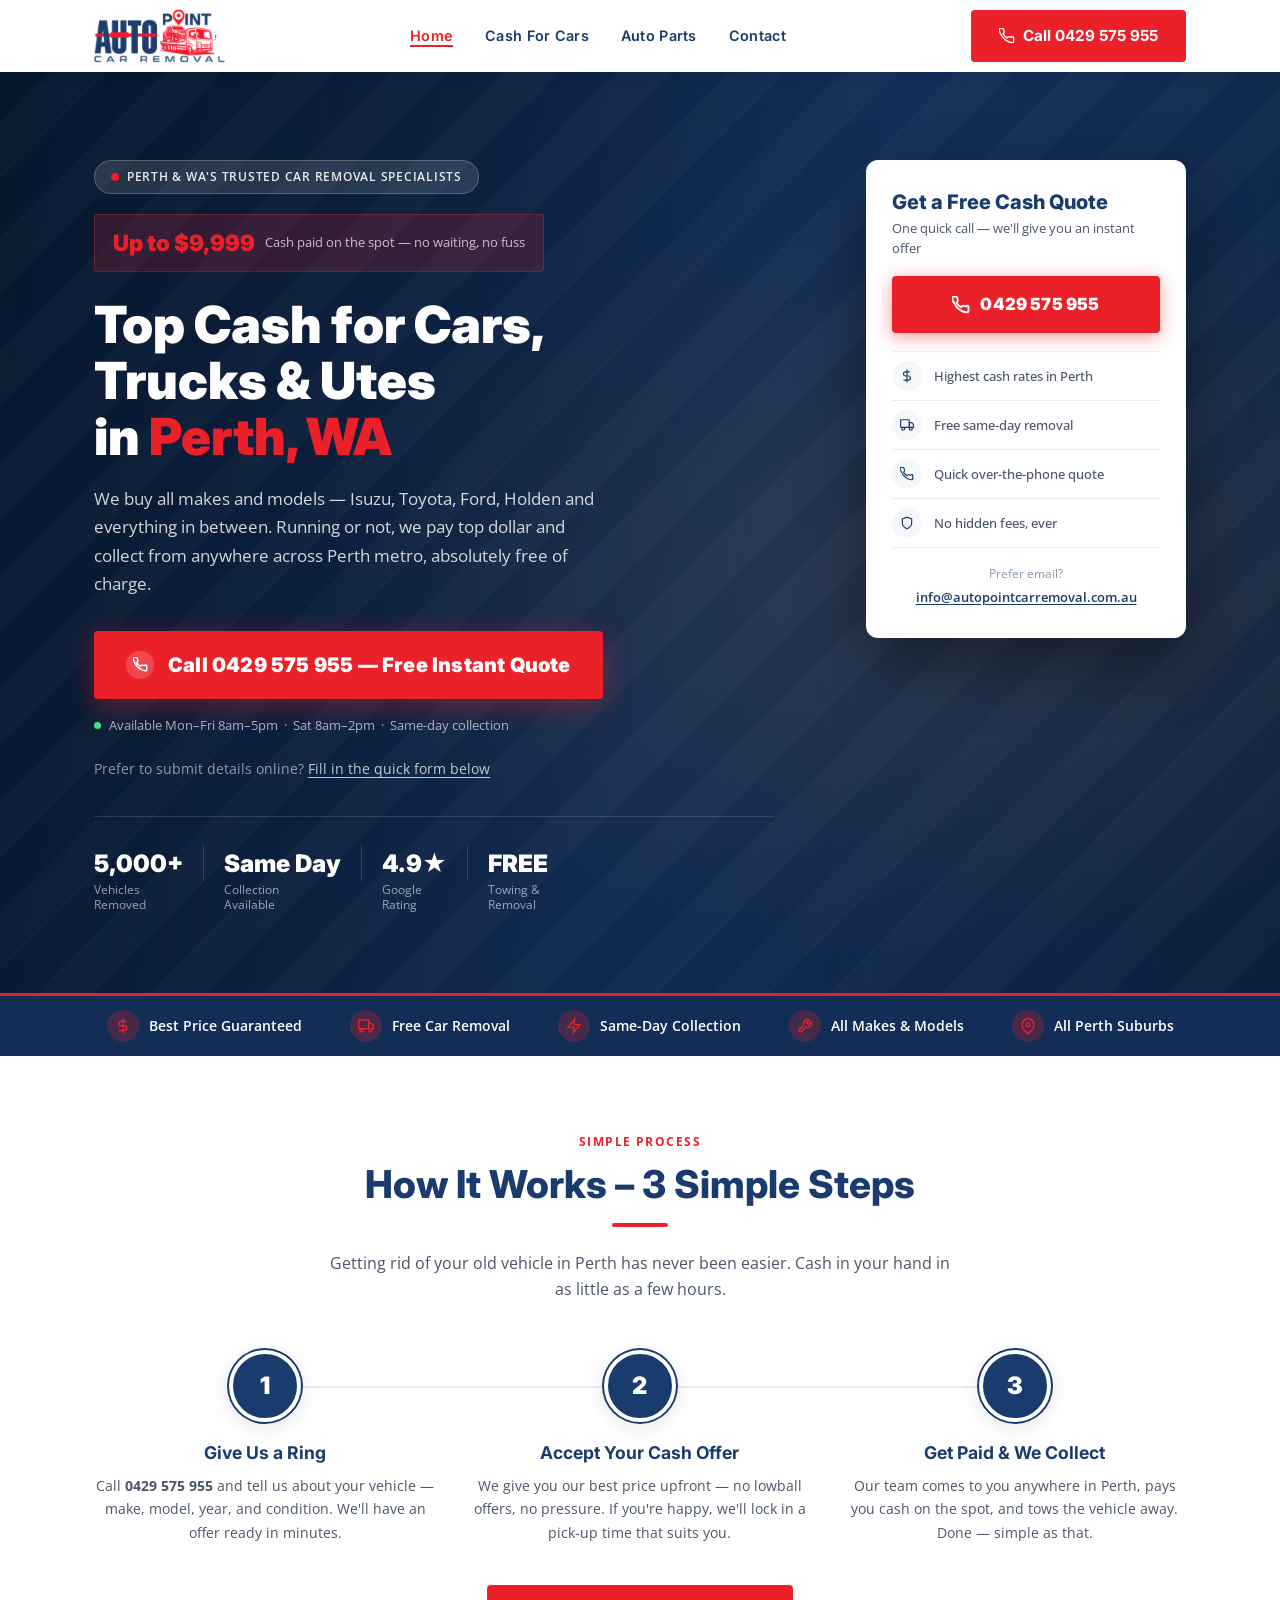
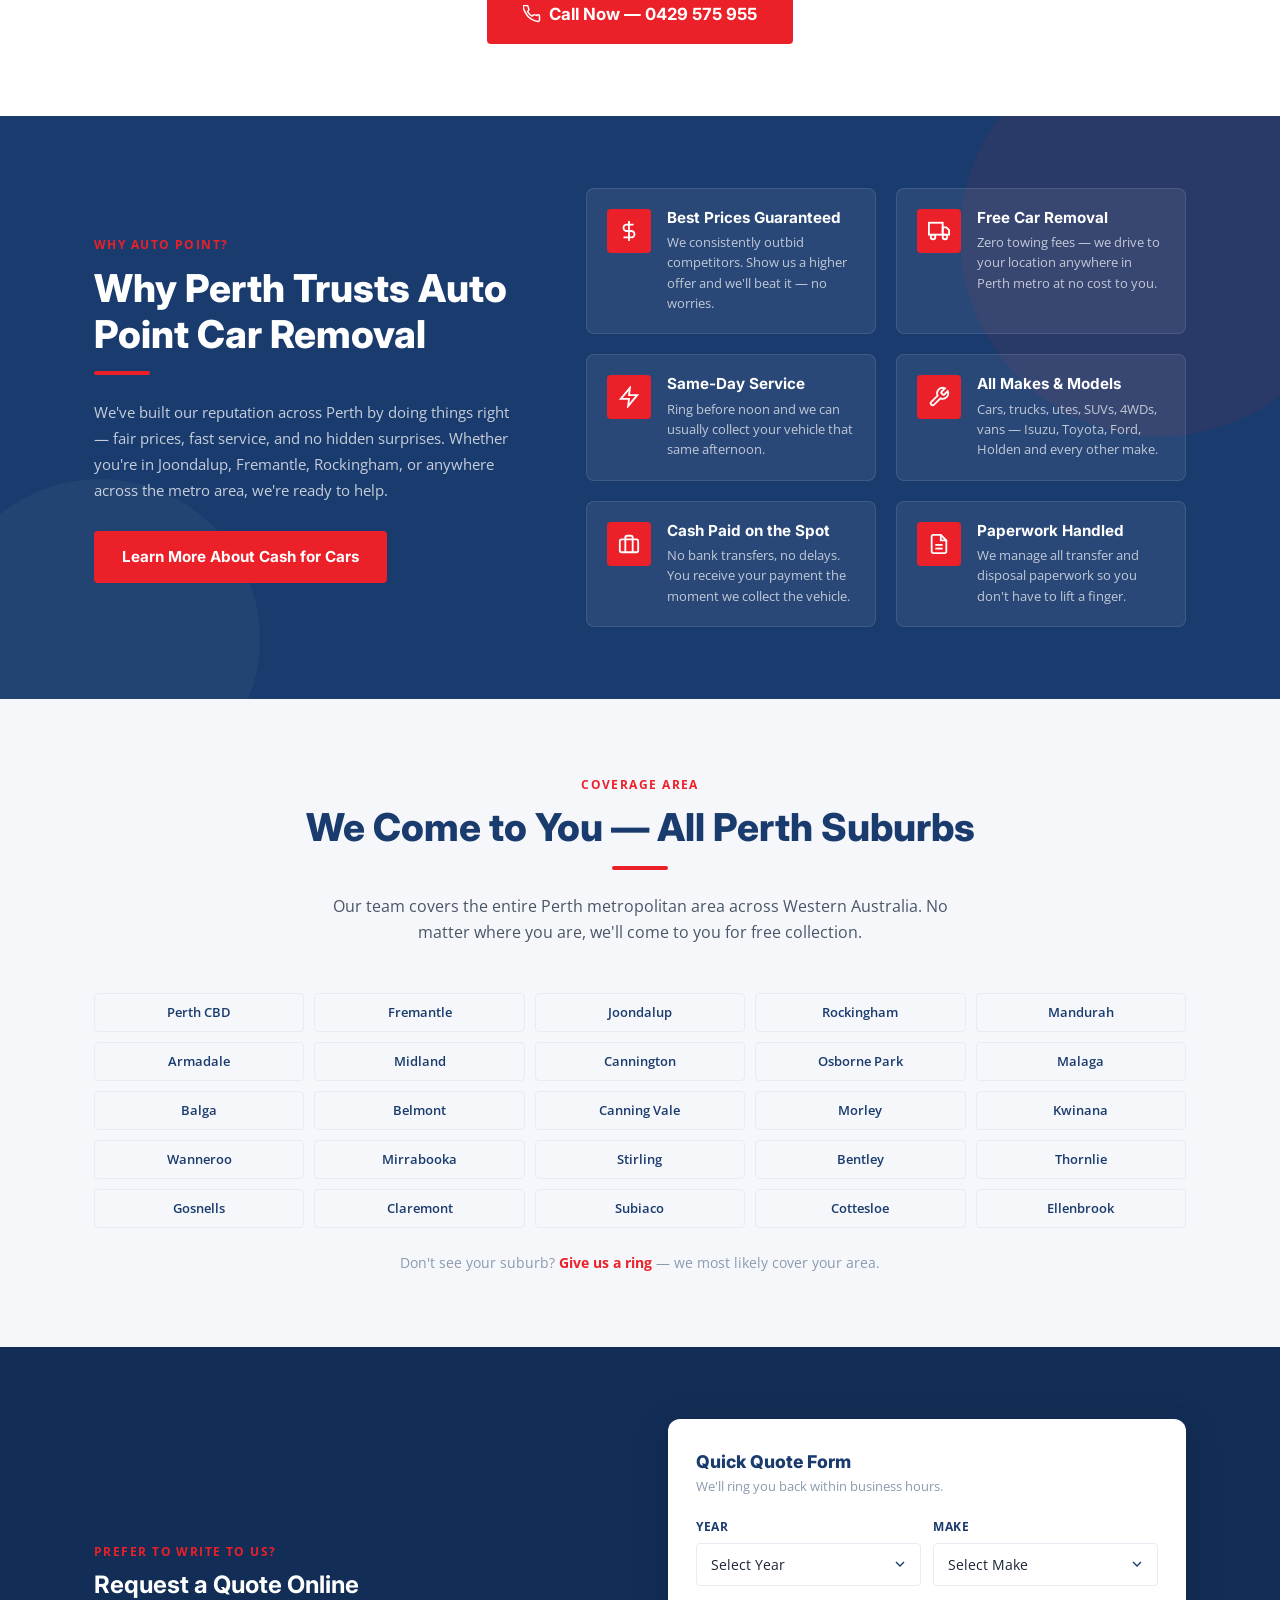
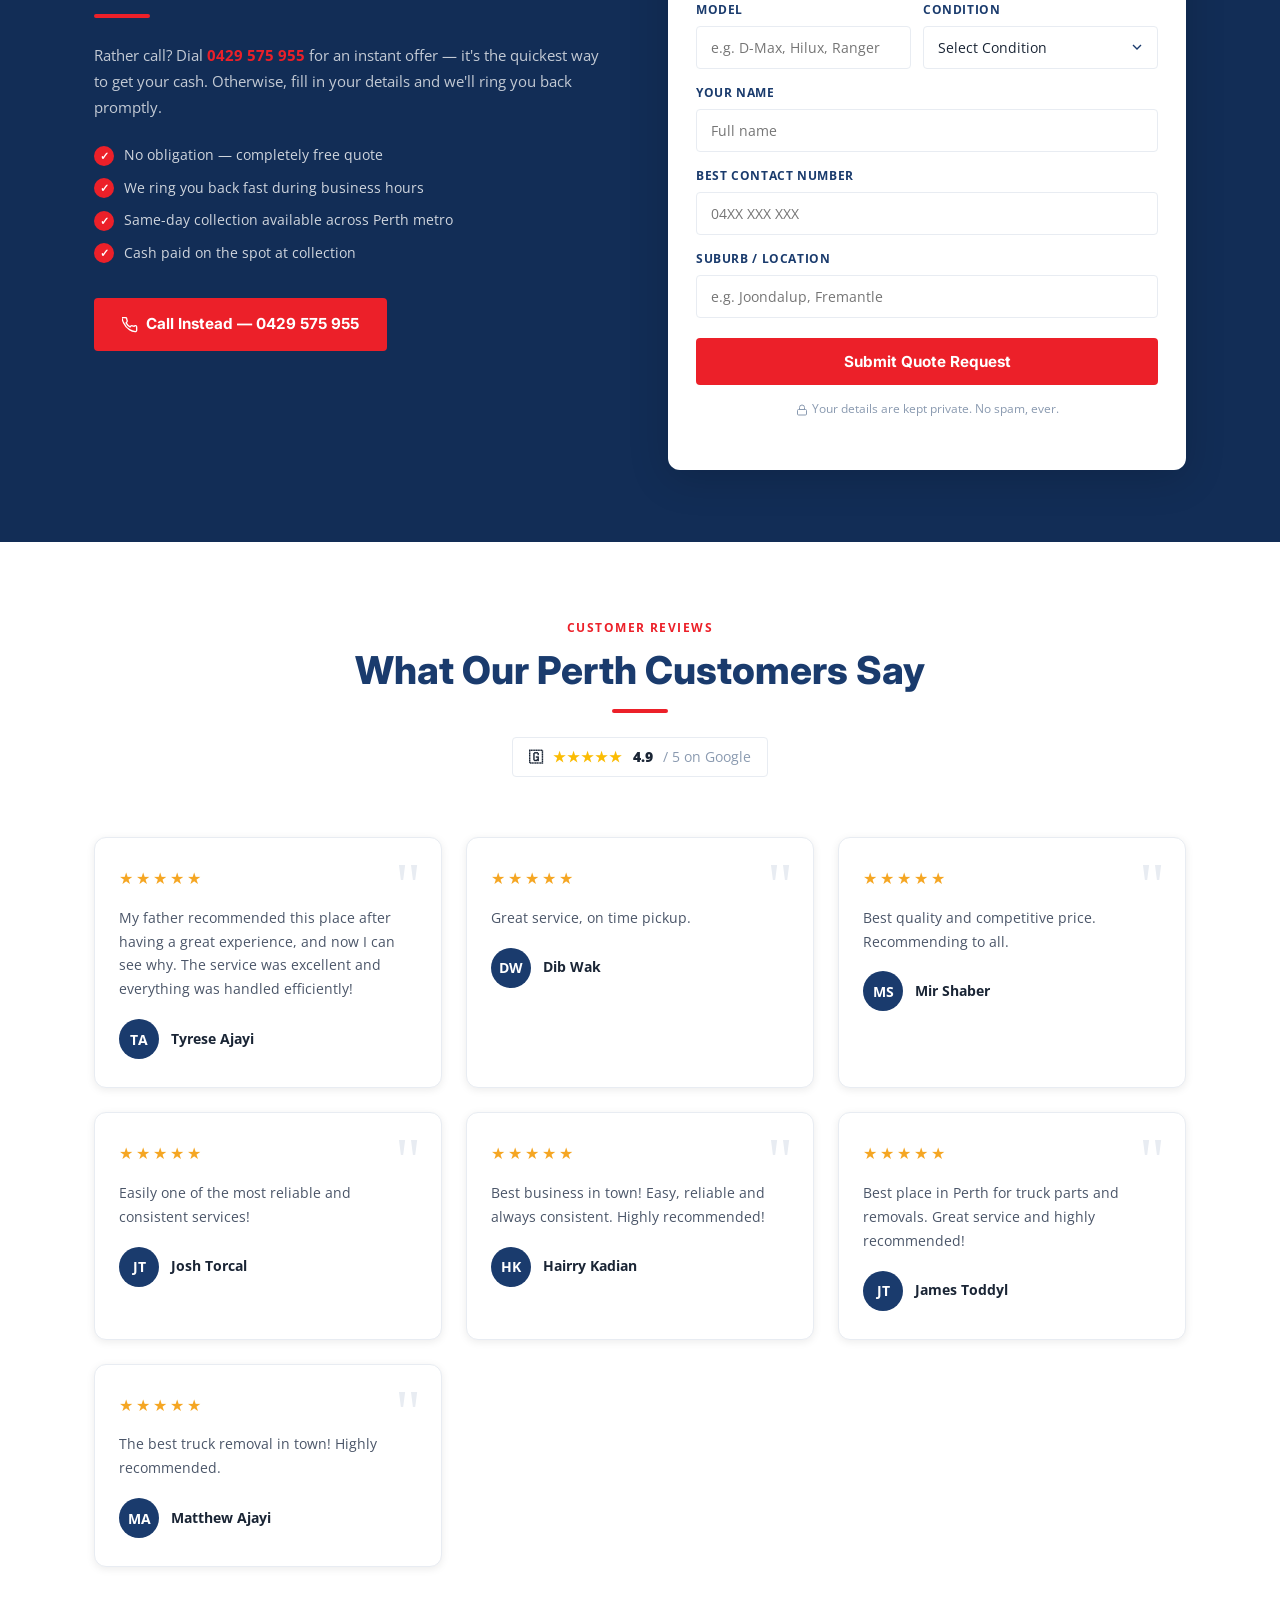
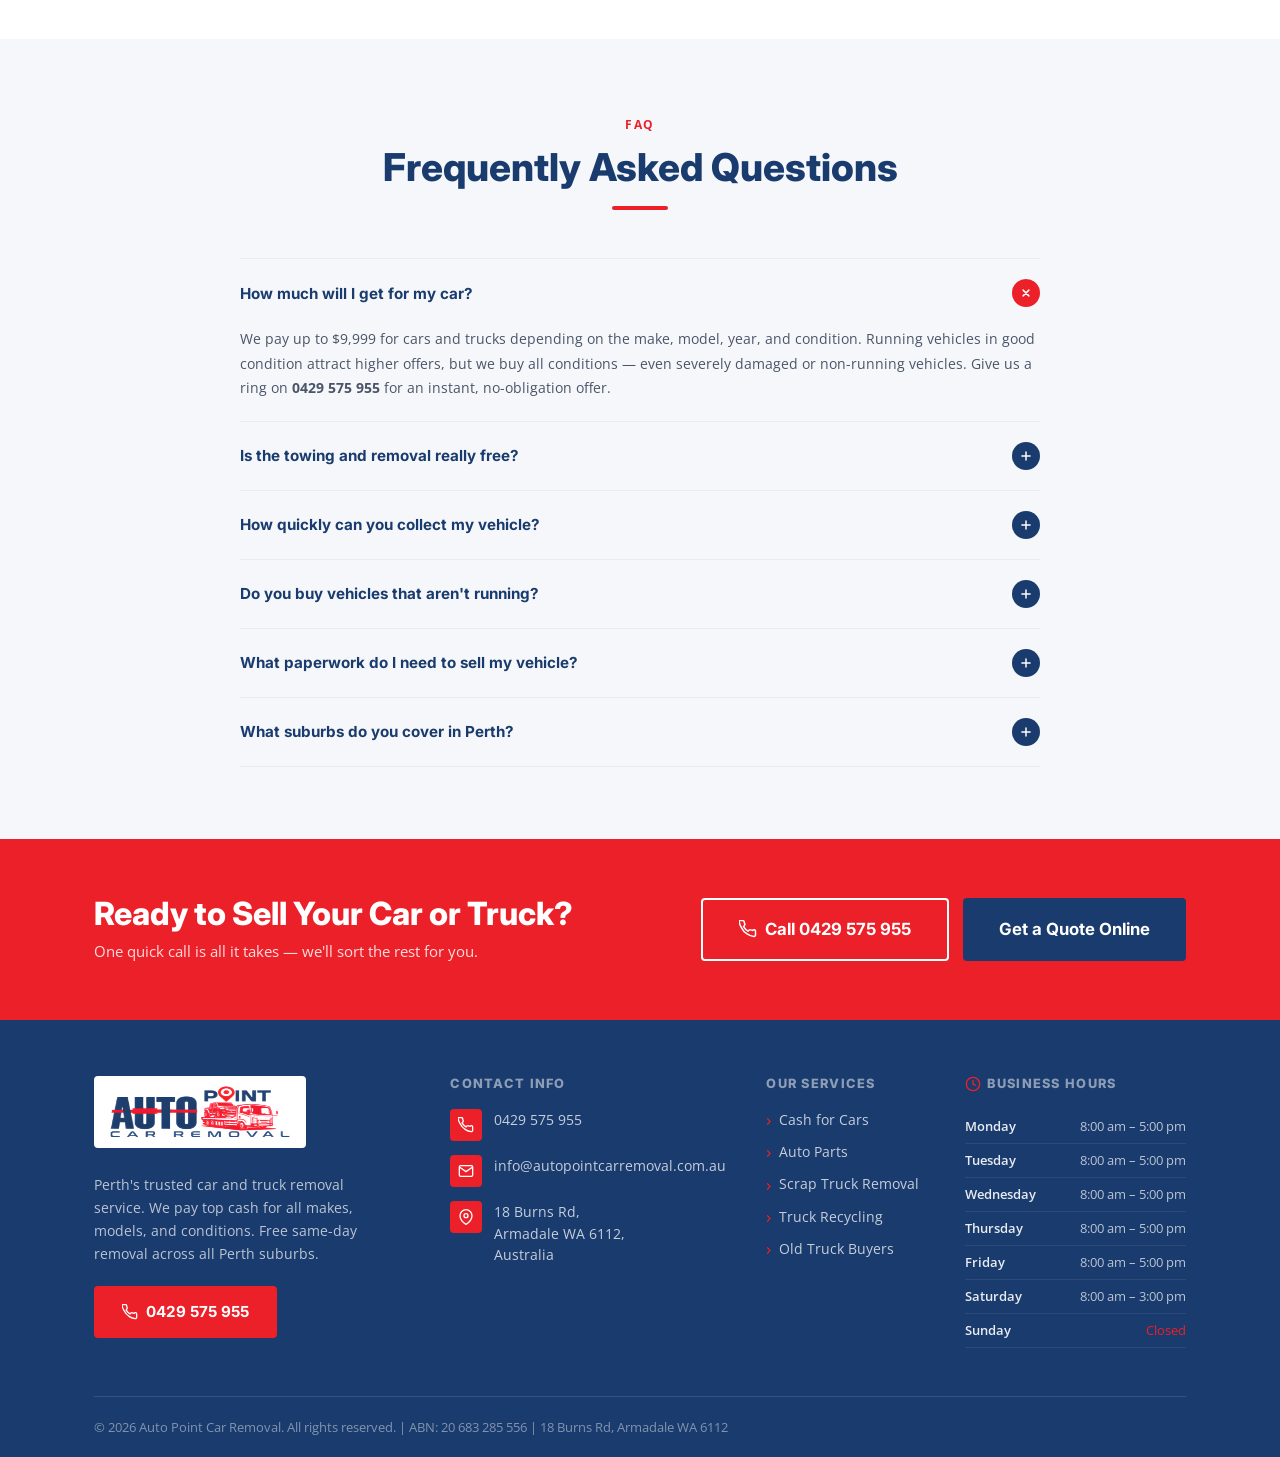
==== index.html @ 3cef1315 "Add Google Tag Manager (GTM-KBRS59FD) to all pages Co-Authored-By: Claude Sonnet 4.6 <noreply@anthro" ====
<!DOCTYPE html>
<html lang="en">
<head>
  <!-- Google Tag Manager -->
  <script>(function(w,d,s,l,i){w[l]=w[l]||[];w[l].push({'gtm.start':
  new Date().getTime(),event:'gtm.js'});var f=d.getElementsByTagName(s)[0],
  j=d.createElement(s),dl=l!='dataLayer'?'&l='+l:'';j.async=true;j.src=
  'https://www.googletagmanager.com/gtm.js?id='+i+dl;f.parentNode.insertBefore(j,f);
  })(window,document,'script','dataLayer','GTM-KBRS59FD');</script>
  <!-- End Google Tag Manager -->
  <meta charset="UTF-8" />
  <meta name="viewport" content="width=device-width, initial-scale=1.0" />
  <title>Auto Point Car Removal – Top Cash for Cars &amp; Trucks in Perth, WA</title>
  <meta name="description" content="Perth's #1 car removal service. Get top cash for your car, truck, ute or 4WD anywhere in Perth, WA. Free removal, same-day service, all makes and conditions accepted. Call 0429 575 955." />
  <meta name="keywords" content="cash for cars Perth, car removal Perth WA, sell my car Perth, scrap car removal Perth, Isuzu removal Perth, car wreckers Perth" />
  <link rel="canonical" href="https://autopointcarremoval.com.au/" />
  <link rel="stylesheet" href="styles.css" />
  <link rel="preconnect" href="https://fonts.googleapis.com" />
  <link rel="preconnect" href="https://fonts.gstatic.com" crossorigin />
  <link href="https://fonts.googleapis.com/css2?family=Inter:wght@400;500;600;700;800;900&family=Open+Sans:wght@400;500;600;700&display=swap" rel="stylesheet" />

  <!-- Structured Data – Local Business -->
  <script type="application/ld+json">
  {
    "@context": "https://schema.org",
    "@type": "AutoDealer",
    "name": "Auto Point Car Removal",
    "telephone": "0429575955",
    "email": "info@autopointcarremoval.com.au",
    "address": { "@type": "PostalAddress", "addressLocality": "Perth", "addressRegion": "WA", "addressCountry": "AU" },
    "url": "https://autopointcarremoval.com.au/",
    "openingHours": ["Mo-Fr 08:00-17:00", "Sa 08:00-14:00"],
    "priceRange": "$$",
    "description": "Perth's trusted car removal and used auto parts specialist. Top cash paid for all makes and models across the Perth metro area."
  }
  </script>

  <style>
    /* ── Hero ── */
    .home-hero {
      background: linear-gradient(112deg, #07172e 0%, #1a3b6d 55%, #0d2140 100%);
      position: relative;
      overflow: hidden;
    }
    /* Scrap/wrecking yard – crushed cars under Perth blue sky */
    .home-hero::before {
      content: '';
      position: absolute;
      inset: 0;
      background:
        linear-gradient(to right, rgba(7,23,46,0.78) 0%, rgba(10,28,58,0.48) 55%, rgba(7,23,46,0.22) 100%),
        url('https://images.unsplash.com/photo-1696145900186-2ce6077743d6?w=1600&q=80') center 55% / cover no-repeat;
      z-index: 0;
    }
    /* Warm Perth golden-hour rim light */
    .home-hero .perth-glow {
      position: absolute;
      inset: 0;
      background: radial-gradient(ellipse 70% 60% at 75% 55%, rgba(220,140,40,0.12) 0%, transparent 70%);
      z-index: 1;
      pointer-events: none;
    }
    .home-hero .hero-inner { position: relative; z-index: 2; }

    /* ── Full-width hero layout (phone-first) ── */
    .hero-full { max-width: 680px; }

    /* ── Big phone CTA ── */
    .hero-phone-primary {
      display: inline-flex;
      align-items: center;
      gap: 14px;
      background: var(--red);
      color: var(--white);
      border-radius: var(--radius-sm);
      padding: 18px 32px;
      font-family: var(--font-heading);
      font-weight: 900;
      font-size: 1.25rem;
      letter-spacing: 0.01em;
      transition: background 0.2s, transform 0.2s, box-shadow 0.2s;
      box-shadow: 0 6px 28px rgba(236,32,41,.40);
      text-decoration: none;
    }
    .hero-phone-primary:hover {
      background: var(--red-dark);
      transform: translateY(-2px);
      box-shadow: 0 10px 36px rgba(236,32,41,.50);
    }
    .hero-phone-primary .ph-icon {
      width: 28px; height: 28px;
      background: rgba(255,255,255,.18);
      border-radius: 50%;
      display: flex; align-items: center; justify-content: center;
      flex-shrink: 0;
    }
    .hero-phone-primary .ph-icon svg { width: 15px; height: 15px; }

    .hero-availability {
      display: flex;
      align-items: center;
      gap: 8px;
      margin-top: 16px;
      font-size: 0.82rem;
      color: rgba(255,255,255,.65);
    }
    .hero-availability .dot {
      width: 7px; height: 7px;
      background: #4ade80;
      border-radius: 50%;
      animation: pulse-dot 2s infinite;
      flex-shrink: 0;
    }
    @keyframes pulse-dot {
      0%, 100% { opacity: 1; }
      50%       { opacity: 0.4; }
    }

    /* ── Price badge ── */
    .price-highlight {
      display: inline-flex;
      align-items: center;
      gap: 10px;
      background: rgba(236,32,41,.18);
      border: 1px solid rgba(236,32,41,.35);
      border-radius: var(--radius-sm);
      padding: 10px 18px;
      margin-bottom: 24px;
    }
    .price-tag   { font-family: var(--font-heading); font-weight: 900; font-size: 1.4rem; color: var(--red); }
    .price-label { font-size: 0.82rem; color: rgba(255,255,255,.72); }

    /* ── Stats strip ── */
    .stat-pills {
      display: flex;
      gap: 20px;
      flex-wrap: wrap;
      margin-top: 36px;
      padding-top: 28px;
      border-top: 1px solid rgba(255,255,255,.12);
    }
    .stat-pill   { display: flex; align-items: center; gap: 10px; }
    .stat-num    { font-family: var(--font-heading); font-weight: 900; font-size: 1.5rem; color: var(--white); }
    .stat-text   { font-size: 0.72rem; color: rgba(255,255,255,.58); line-height: 1.3; }
    .stat-divider { width: 1px; height: 36px; background: rgba(255,255,255,.15); }

    /* ── Why section ── */
    .why-section { background: var(--blue); position: relative; overflow: hidden; }
    .why-section::before {
      content: ''; position: absolute; top: -80px; right: -80px;
      width: 400px; height: 400px; border-radius: 50%;
      background: rgba(236,32,41,.07); pointer-events: none;
    }
    .why-section::after {
      content: ''; position: absolute; bottom: -100px; left: -60px;
      width: 320px; height: 320px; border-radius: 50%;
      background: rgba(255,255,255,.04); pointer-events: none;
    }
    .why-inner {
      position: relative; z-index: 1;
      display: grid; grid-template-columns: 1fr 1.4fr; gap: 64px; align-items: center;
    }
    .why-text h2  { color: var(--white); margin-bottom: 14px; }
    .why-text p   { color: rgba(255,255,255,.75); font-size: 0.93rem; line-height: 1.75; margin-bottom: 28px; }
    .suburbs-section { background: var(--off-white); }

    /* ── Quote section (below fold) ── */
    .quote-section { background: var(--blue-dark); }
    .quote-layout  { display: grid; grid-template-columns: 1fr 1fr; gap: 56px; align-items: center; }
    .quote-pitch h2  { color: var(--white); margin-bottom: 14px; }
    .quote-pitch p   { color: rgba(255,255,255,.75); font-size: 0.93rem; line-height: 1.75; margin-bottom: 24px; }
    .quote-pitch ul.quick-list li {
      display: flex; align-items: center; gap: 10px;
      font-size: 0.88rem; color: rgba(255,255,255,.8); margin-bottom: 10px;
    }
    .quote-pitch ul.quick-list li::before {
      content: '✓'; width: 20px; height: 20px; background: var(--red); color: white;
      border-radius: 50%; display: flex; align-items: center; justify-content: center;
      font-size: 0.7rem; font-weight: 900; flex-shrink: 0;
    }
    .quote-card-dark { background: var(--white); border-radius: var(--radius-lg); padding: 32px 28px; box-shadow: var(--shadow-lg); }
    .quote-card-dark h3  { font-size: 1.1rem; font-weight: 800; color: var(--blue); margin-bottom: 4px; }
    .quote-card-dark > p { font-size: 0.82rem; color: var(--mid-grey); margin-bottom: 20px; }

    .google-rating {
      display: inline-flex; align-items: center; gap: 10px;
      background: var(--white); border: 1px solid var(--light-grey);
      border-radius: var(--radius-sm); padding: 8px 16px;
      font-size: 0.85rem; font-weight: 700; color: var(--text-dark); margin-bottom: 12px;
    }
    .google-stars { color: #fbbc04; letter-spacing: 1px; }

    @media (max-width: 1024px) {
      .why-inner   { grid-template-columns: 1fr; gap: 40px; }
      .quote-layout { grid-template-columns: 1fr; gap: 36px; }
    }
    @media (max-width: 768px) {
      .hero-phone-primary { font-size: 1.05rem; padding: 16px 24px; }
    }
  </style>
</head>
<body>
  <!-- Google Tag Manager (noscript) -->
  <noscript><iframe src="https://www.googletagmanager.com/ns.html?id=GTM-KBRS59FD"
  height="0" width="0" style="display:none;visibility:hidden"></iframe></noscript>
  <!-- End Google Tag Manager (noscript) -->

<!-- ═══════════════════════════════════════════
     NAVIGATION
═══════════════════════════════════════════ -->
<nav class="nav">
  <div class="container">
    <div class="nav-inner">
      <a href="index.html" class="nav-logo" aria-label="Auto Point Car Removal – Home">
        <img src="brand_asset/AUTO POINT LOGO.png" alt="Auto Point Car Removal Perth" width="180" height="54" />
      </a>

      <ul class="nav-links" id="navLinks">
        <li><a href="index.html" class="active">Home</a></li>
        <li><a href="cash-for-cars.html">Cash For Cars</a></li>
        <li><a href="auto-parts.html">Auto Parts</a></li>
        <li><a href="contact.html">Contact</a></li>
      </ul>

      <a href="tel:0429575955" class="btn btn-red nav-cta">
        <svg width="16" height="16" fill="none" stroke="currentColor" stroke-width="2" viewBox="0 0 24 24" aria-hidden="true"><path d="M22 16.92v3a2 2 0 01-2.18 2 19.79 19.79 0 01-8.63-3.07A19.5 19.5 0 013.07 9.81a19.79 19.79 0 01-3.07-8.68A2 2 0 012 .82h3a2 2 0 012 1.72 12.84 12.84 0 00.7 2.81 2 2 0 01-.45 2.11L6.09 8.91a16 16 0 006 6l1.27-1.27a2 2 0 012.11-.45 12.84 12.84 0 002.81.7A2 2 0 0122 15h-.08z"/></svg>
        Call 0429 575 955
      </a>

      <button class="nav-toggle" id="navToggle" aria-label="Open navigation menu" aria-expanded="false">
        <span></span><span></span><span></span>
      </button>
    </div>
  </div>
</nav>

<!-- ═══════════════════════════════════════════
     HERO – Phone-First, Perth / Isuzu imagery
═══════════════════════════════════════════ -->
<section class="hero home-hero" aria-label="Hero – Top Cash for Cars in Perth">
  <div class="perth-glow"></div>
  <div class="container">
    <div class="hero-inner" style="padding: 88px 0 80px;">
      <div class="hero-two-col">
      <div class="hero-full">

        <div class="hero-badge">Perth &amp; WA's Trusted Car Removal Specialists</div>

        <div class="price-highlight">
          <span class="price-tag">Up to $9,999</span>
          <span class="price-label">Cash paid on the spot — no waiting, no fuss</span>
        </div>

        <h1>Top Cash for Cars,<br />Trucks &amp; Utes<br />in <span>Perth, WA</span></h1>

        <p class="hero-sub">
          We buy all makes and models — Isuzu, Toyota, Ford, Holden and everything in between.
          Running or not, we pay top dollar and collect from anywhere across Perth metro,
          absolutely free of charge.
        </p>

        <!-- PRIMARY CTA: Phone -->
        <a href="tel:0429575955" class="hero-phone-primary" aria-label="Call Auto Point Car Removal on 0429 575 955">
          <span class="ph-icon">
            <svg fill="none" stroke="currentColor" stroke-width="2.5" viewBox="0 0 24 24" aria-hidden="true"><path d="M22 16.92v3a2 2 0 01-2.18 2 19.79 19.79 0 01-8.63-3.07A19.5 19.5 0 013.07 9.81a19.79 19.79 0 01-3.07-8.68A2 2 0 012 .82h3a2 2 0 012 1.72 12.84 12.84 0 00.7 2.81 2 2 0 01-.45 2.11L6.09 8.91a16 16 0 006 6l1.27-1.27a2 2 0 012.11-.45 12.84 12.84 0 002.81.7A2 2 0 0122 15h-.08z"/></svg>
          </span>
          Call 0429 575 955 — Free Instant Quote
        </a>

        <div class="hero-availability">
          <span class="dot"></span>
          Available Mon–Fri 8am–5pm &nbsp;·&nbsp; Sat 8am–2pm &nbsp;·&nbsp; Same-day collection
        </div>

        <!-- Secondary action -->
        <p style="margin-top:22px;font-size:0.85rem;color:rgba(255,255,255,.55);">
          Prefer to submit details online?
          <a href="#get-a-quote" style="color:rgba(255,255,255,.75);text-decoration:underline;text-underline-offset:3px;">Fill in the quick form below</a>
        </p>

        <div class="stat-pills">
          <div class="stat-pill">
            <div>
              <div class="stat-num">5,000+</div>
              <div class="stat-text">Vehicles<br />Removed</div>
            </div>
          </div>
          <div class="stat-divider"></div>
          <div class="stat-pill">
            <div>
              <div class="stat-num">Same Day</div>
              <div class="stat-text">Collection<br />Available</div>
            </div>
          </div>
          <div class="stat-divider"></div>
          <div class="stat-pill">
            <div>
              <div class="stat-num">4.9★</div>
              <div class="stat-text">Google<br />Rating</div>
            </div>
          </div>
          <div class="stat-divider"></div>
          <div class="stat-pill">
            <div>
              <div class="stat-num">FREE</div>
              <div class="stat-text">Towing &amp;<br />Removal</div>
            </div>
          </div>
        </div>

      </div>

      <!-- ── Right-side Phone CTA Card ── -->
      <div class="hero-cta-card">
        <h3 class="hcc-title">Get a Free Cash Quote</h3>
        <p class="hcc-sub">One quick call — we'll give you an instant offer</p>

        <a href="tel:0429575955" class="hcc-phone-btn" aria-label="Call Auto Point Car Removal on 0429 575 955">
          <svg width="18" height="18" fill="none" stroke="currentColor" stroke-width="2.5" viewBox="0 0 24 24" aria-hidden="true"><path d="M22 16.92v3a2 2 0 01-2.18 2 19.79 19.79 0 01-8.63-3.07A19.5 19.5 0 013.07 9.81a19.79 19.79 0 01-3.07-8.68A2 2 0 012 .82h3a2 2 0 012 1.72 12.84 12.84 0 00.7 2.81 2 2 0 01-.45 2.11L6.09 8.91a16 16 0 006 6l1.27-1.27a2 2 0 012.11-.45 12.84 12.84 0 002.81.7A2 2 0 0122 15h-.08z"/></svg>
          0429 575 955
        </a>

        <ul class="hcc-trust-list">
          <li>
            <span class="hcc-icon" aria-hidden="true">
              <svg fill="none" stroke="currentColor" stroke-width="2" viewBox="0 0 24 24"><line x1="12" y1="1" x2="12" y2="23"/><path d="M17 5H9.5a3.5 3.5 0 000 7h5a3.5 3.5 0 010 7H6"/></svg>
            </span>
            <span>Highest cash rates in Perth</span>
          </li>
          <li>
            <span class="hcc-icon" aria-hidden="true">
              <svg fill="none" stroke="currentColor" stroke-width="2" viewBox="0 0 24 24"><rect x="1" y="3" width="15" height="13" rx="1"/><path d="M16 8h4l3 3v5h-7V8z"/><circle cx="5.5" cy="18.5" r="2.5"/><circle cx="18.5" cy="18.5" r="2.5"/></svg>
            </span>
            <span>Free same-day removal</span>
          </li>
          <li>
            <span class="hcc-icon" aria-hidden="true">
              <svg fill="none" stroke="currentColor" stroke-width="2" viewBox="0 0 24 24"><path d="M22 16.92v3a2 2 0 01-2.18 2 19.79 19.79 0 01-8.63-3.07A19.5 19.5 0 013.07 9.81a19.79 19.79 0 01-3.07-8.68A2 2 0 012 .82h3a2 2 0 012 1.72 12.84 12.84 0 00.7 2.81 2 2 0 01-.45 2.11L6.09 8.91a16 16 0 006 6l1.27-1.27a2 2 0 012.11-.45 12.84 12.84 0 002.81.7A2 2 0 0122 15h-.08z"/></svg>
            </span>
            <span>Quick over-the-phone quote</span>
          </li>
          <li>
            <span class="hcc-icon" aria-hidden="true">
              <svg fill="none" stroke="currentColor" stroke-width="2" viewBox="0 0 24 24"><path d="M12 22s8-4 8-10V5l-8-3-8 3v7c0 6 8 10 8 10z"/></svg>
            </span>
            <span>No hidden fees, ever</span>
          </li>
        </ul>

        <p class="hcc-prefer-email">Prefer email?</p>
        <a href="mailto:info@autopointcarremoval.com.au" class="hcc-email-link">info@autopointcarremoval.com.au</a>
      </div>

      </div><!-- /hero-two-col -->
    </div>
  </div>
</section>

<!-- ═══════════════════════════════════════════
     TRUST BAR
═══════════════════════════════════════════ -->
<div class="trust-bar" role="complementary" aria-label="Key trust signals">
  <div class="container">
    <div class="trust-bar-inner">
      <div class="trust-item"><div class="trust-item-icon"><svg width="16" height="16" fill="none" stroke="currentColor" stroke-width="2" viewBox="0 0 24 24" aria-hidden="true"><line x1="12" y1="1" x2="12" y2="23"/><path d="M17 5H9.5a3.5 3.5 0 000 7h5a3.5 3.5 0 010 7H6"/></svg></div><span>Best Price Guaranteed</span></div>
      <div class="trust-item"><div class="trust-item-icon"><svg width="16" height="16" fill="none" stroke="currentColor" stroke-width="2" viewBox="0 0 24 24" aria-hidden="true"><rect x="1" y="3" width="15" height="13"/><path d="M16 8h4l3 3v5h-7V8z"/><circle cx="5.5" cy="18.5" r="2.5"/><circle cx="18.5" cy="18.5" r="2.5"/></svg></div><span>Free Car Removal</span></div>
      <div class="trust-item"><div class="trust-item-icon"><svg width="16" height="16" fill="none" stroke="currentColor" stroke-width="2" viewBox="0 0 24 24" aria-hidden="true"><polygon points="13 2 3 14 12 14 11 22 21 10 12 10 13 2"/></svg></div><span>Same-Day Collection</span></div>
      <div class="trust-item"><div class="trust-item-icon"><svg width="16" height="16" fill="none" stroke="currentColor" stroke-width="2" viewBox="0 0 24 24" aria-hidden="true"><path d="M14.7 6.3a1 1 0 000 1.4l1.6 1.6a1 1 0 001.4 0l3.77-3.77a6 6 0 01-7.94 7.94l-6.91 6.91a2.12 2.12 0 01-3-3l6.91-6.91a6 6 0 017.94-7.94l-3.76 3.76z"/></svg></div><span>All Makes &amp; Models</span></div>
      <div class="trust-item"><div class="trust-item-icon"><svg width="16" height="16" fill="none" stroke="currentColor" stroke-width="2" viewBox="0 0 24 24" aria-hidden="true"><path d="M21 10c0 7-9 13-9 13s-9-6-9-13a9 9 0 0118 0z"/><circle cx="12" cy="10" r="3"/></svg></div><span>All Perth Suburbs</span></div>
    </div>
  </div>
</div>

<!-- ═══════════════════════════════════════════
     HOW IT WORKS
═══════════════════════════════════════════ -->
<section class="section-pad" aria-labelledby="how-it-works-heading">
  <div class="container text-center">
    <span class="section-label">Simple Process</span>
    <h2 class="section-title" id="how-it-works-heading">How It Works – 3 Simple Steps</h2>
    <div class="red-line"></div>
    <p class="section-sub">Getting rid of your old vehicle in Perth has never been easier. Cash in your hand in as little as a few hours.</p>

    <div class="steps-grid">
      <div class="step-card">
        <div class="step-num"><span>1</span></div>
        <h3>Give Us a Ring</h3>
        <p>Call <strong>0429 575 955</strong> and tell us about your vehicle — make, model, year, and condition. We'll have an offer ready in minutes.</p>
      </div>
      <div class="step-card">
        <div class="step-num"><span>2</span></div>
        <h3>Accept Your Cash Offer</h3>
        <p>We give you our best price upfront — no lowball offers, no pressure. If you're happy, we'll lock in a pick-up time that suits you.</p>
      </div>
      <div class="step-card">
        <div class="step-num"><span>3</span></div>
        <h3>Get Paid &amp; We Collect</h3>
        <p>Our team comes to you anywhere in Perth, pays you cash on the spot, and tows the vehicle away. Done — simple as that.</p>
      </div>
    </div>

    <div style="margin-top: 40px;">
      <a href="tel:0429575955" class="btn btn-red btn-lg">
        <svg width="18" height="18" fill="none" stroke="currentColor" stroke-width="2" viewBox="0 0 24 24" aria-hidden="true"><path d="M22 16.92v3a2 2 0 01-2.18 2 19.79 19.79 0 01-8.63-3.07A19.5 19.5 0 013.07 9.81a19.79 19.79 0 01-3.07-8.68A2 2 0 012 .82h3a2 2 0 012 1.72 12.84 12.84 0 00.7 2.81 2 2 0 01-.45 2.11L6.09 8.91a16 16 0 006 6l1.27-1.27a2 2 0 012.11-.45 12.84 12.84 0 002.81.7A2 2 0 0122 15h-.08z"/></svg>
        Call Now — 0429 575 955
      </a>
    </div>
  </div>
</section>

<!-- ═══════════════════════════════════════════
     WHY CHOOSE US (dark blue)
═══════════════════════════════════════════ -->
<section class="why-section section-pad" aria-labelledby="why-heading">
  <div class="container">
    <div class="why-inner">
      <div class="why-text">
        <span class="section-label">Why Auto Point?</span>
        <h2 class="section-title white" id="why-heading">Why Perth Trusts Auto Point Car Removal</h2>
        <div class="red-line left"></div>
        <p>We've built our reputation across Perth by doing things right — fair prices, fast service, and no hidden surprises. Whether you're in Joondalup, Fremantle, Rockingham, or anywhere across the metro area, we're ready to help.</p>
        <a href="cash-for-cars.html" class="btn btn-red">Learn More About Cash for Cars</a>
      </div>

      <div class="features-grid">
        <div class="feature-item">
          <div class="feature-icon"><svg width="22" height="22" fill="none" stroke="currentColor" stroke-width="2" viewBox="0 0 24 24" aria-hidden="true"><line x1="12" y1="1" x2="12" y2="23"/><path d="M17 5H9.5a3.5 3.5 0 000 7h5a3.5 3.5 0 010 7H6"/></svg></div>
          <div>
            <h4>Best Prices Guaranteed</h4>
            <p>We consistently outbid competitors. Show us a higher offer and we'll beat it — no worries.</p>
          </div>
        </div>
        <div class="feature-item">
          <div class="feature-icon"><svg width="22" height="22" fill="none" stroke="currentColor" stroke-width="2" viewBox="0 0 24 24" aria-hidden="true"><rect x="1" y="3" width="15" height="13"/><path d="M16 8h4l3 3v5h-7V8z"/><circle cx="5.5" cy="18.5" r="2.5"/><circle cx="18.5" cy="18.5" r="2.5"/></svg></div>
          <div>
            <h4>Free Car Removal</h4>
            <p>Zero towing fees — we drive to your location anywhere in Perth metro at no cost to you.</p>
          </div>
        </div>
        <div class="feature-item">
          <div class="feature-icon"><svg width="22" height="22" fill="none" stroke="currentColor" stroke-width="2" viewBox="0 0 24 24" aria-hidden="true"><polygon points="13 2 3 14 12 14 11 22 21 10 12 10 13 2"/></svg></div>
          <div>
            <h4>Same-Day Service</h4>
            <p>Ring before noon and we can usually collect your vehicle that same afternoon.</p>
          </div>
        </div>
        <div class="feature-item">
          <div class="feature-icon"><svg width="22" height="22" fill="none" stroke="currentColor" stroke-width="2" viewBox="0 0 24 24" aria-hidden="true"><path d="M14.7 6.3a1 1 0 000 1.4l1.6 1.6a1 1 0 001.4 0l3.77-3.77a6 6 0 01-7.94 7.94l-6.91 6.91a2.12 2.12 0 01-3-3l6.91-6.91a6 6 0 017.94-7.94l-3.76 3.76z"/></svg></div>
          <div>
            <h4>All Makes &amp; Models</h4>
            <p>Cars, trucks, utes, SUVs, 4WDs, vans — Isuzu, Toyota, Ford, Holden and every other make.</p>
          </div>
        </div>
        <div class="feature-item">
          <div class="feature-icon"><svg width="22" height="22" fill="none" stroke="currentColor" stroke-width="2" viewBox="0 0 24 24" aria-hidden="true"><rect x="2" y="7" width="20" height="14" rx="2" ry="2"/><path d="M16 21V5a2 2 0 00-2-2h-4a2 2 0 00-2 2v16"/></svg></div>
          <div>
            <h4>Cash Paid on the Spot</h4>
            <p>No bank transfers, no delays. You receive your payment the moment we collect the vehicle.</p>
          </div>
        </div>
        <div class="feature-item">
          <div class="feature-icon"><svg width="22" height="22" fill="none" stroke="currentColor" stroke-width="2" viewBox="0 0 24 24" aria-hidden="true"><path d="M14 2H6a2 2 0 00-2 2v16a2 2 0 002 2h12a2 2 0 002-2V8z"/><polyline points="14 2 14 8 20 8"/><line x1="16" y1="13" x2="8" y2="13"/><line x1="16" y1="17" x2="8" y2="17"/></svg></div>
          <div>
            <h4>Paperwork Handled</h4>
            <p>We manage all transfer and disposal paperwork so you don't have to lift a finger.</p>
          </div>
        </div>
      </div>
    </div>
  </div>
</section>

<!-- ═══════════════════════════════════════════
     SUBURBS
═══════════════════════════════════════════ -->
<section class="suburbs-section section-pad" aria-labelledby="suburbs-heading">
  <div class="container text-center">
    <span class="section-label">Coverage Area</span>
    <h2 class="section-title" id="suburbs-heading">We Come to You — All Perth Suburbs</h2>
    <div class="red-line"></div>
    <p class="section-sub">Our team covers the entire Perth metropolitan area across Western Australia. No matter where you are, we'll come to you for free collection.</p>

    <div class="suburbs-grid">
      <div class="suburb-tag">Perth CBD</div>
      <div class="suburb-tag">Fremantle</div>
      <div class="suburb-tag">Joondalup</div>
      <div class="suburb-tag">Rockingham</div>
      <div class="suburb-tag">Mandurah</div>
      <div class="suburb-tag">Armadale</div>
      <div class="suburb-tag">Midland</div>
      <div class="suburb-tag">Cannington</div>
      <div class="suburb-tag">Osborne Park</div>
      <div class="suburb-tag">Malaga</div>
      <div class="suburb-tag">Balga</div>
      <div class="suburb-tag">Belmont</div>
      <div class="suburb-tag">Canning Vale</div>
      <div class="suburb-tag">Morley</div>
      <div class="suburb-tag">Kwinana</div>
      <div class="suburb-tag">Wanneroo</div>
      <div class="suburb-tag">Mirrabooka</div>
      <div class="suburb-tag">Stirling</div>
      <div class="suburb-tag">Bentley</div>
      <div class="suburb-tag">Thornlie</div>
      <div class="suburb-tag">Gosnells</div>
      <div class="suburb-tag">Claremont</div>
      <div class="suburb-tag">Subiaco</div>
      <div class="suburb-tag">Cottesloe</div>
      <div class="suburb-tag">Ellenbrook</div>
    </div>

    <p style="margin-top:24px;font-size:0.88rem;color:var(--mid-grey);">
      Don't see your suburb? <a href="tel:0429575955" style="color:var(--red);font-weight:700;">Give us a ring</a> — we most likely cover your area.
    </p>
  </div>
</section>

<!-- ═══════════════════════════════════════════
     GET A QUOTE (below fold — secondary to phone)
═══════════════════════════════════════════ -->
<section class="quote-section section-pad" id="get-a-quote" aria-labelledby="quote-heading">
  <div class="container">
    <div class="quote-layout">
      <!-- Left pitch -->
      <div class="quote-pitch">
        <span class="section-label">Prefer to Write to Us?</span>
        <h2 id="quote-heading">Request a Quote Online</h2>
        <div class="red-line left"></div>
        <p>
          Rather call? Dial <a href="tel:0429575955" style="color:var(--red);font-weight:700;">0429 575 955</a> for an instant offer — it's the quickest way to get your cash.
          Otherwise, fill in your details and we'll ring you back promptly.
        </p>
        <ul class="quick-list">
          <li>No obligation — completely free quote</li>
          <li>We ring you back fast during business hours</li>
          <li>Same-day collection available across Perth metro</li>
          <li>Cash paid on the spot at collection</li>
        </ul>
        <a href="tel:0429575955" class="btn btn-red" style="margin-top:24px;">
          <svg width="16" height="16" fill="none" stroke="currentColor" stroke-width="2" viewBox="0 0 24 24" aria-hidden="true"><path d="M22 16.92v3a2 2 0 01-2.18 2 19.79 19.79 0 01-8.63-3.07A19.5 19.5 0 013.07 9.81a19.79 19.79 0 01-3.07-8.68A2 2 0 012 .82h3a2 2 0 012 1.72 12.84 12.84 0 00.7 2.81 2 2 0 01-.45 2.11L6.09 8.91a16 16 0 006 6l1.27-1.27a2 2 0 012.11-.45 12.84 12.84 0 002.81.7A2 2 0 0122 15h-.08z"/></svg>
          Call Instead — 0429 575 955
        </a>
      </div>

      <!-- Right form -->
      <div>
        <div class="quote-card-dark">
          <h3>Quick Quote Form</h3>
          <p>We'll ring you back within business hours.</p>

          <form id="quoteForm" onsubmit="submitForm(event)">
            <div class="form-row">
              <div class="form-group">
                <label for="year">Year</label>
                <select id="year" name="year">
                  <option value="">Select Year</option>
                  <script>for(let y=2024;y>=1980;y--){document.write(`<option value="${y}">${y}</option>`);}</script>
                </select>
              </div>
              <div class="form-group">
                <label for="make">Make</label>
                <select id="make" name="make">
                  <option value="">Select Make</option>
                  <option>Toyota</option><option>Ford</option><option>Holden</option>
                  <option>Isuzu</option><option>Hyundai</option><option>Mazda</option>
                  <option>Mitsubishi</option><option>Nissan</option><option>Subaru</option>
                  <option>Honda</option><option>Kia</option><option>Volkswagen</option>
                  <option>BMW</option><option>Mercedes-Benz</option><option>Other</option>
                </select>
              </div>
            </div>

            <div class="form-row">
              <div class="form-group">
                <label for="model">Model</label>
                <input type="text" id="model" name="model" placeholder="e.g. D-Max, Hilux, Ranger" />
              </div>
              <div class="form-group">
                <label for="condition">Condition</label>
                <select id="condition" name="condition">
                  <option value="">Select Condition</option>
                  <option>Running — Good Condition</option>
                  <option>Running — Needs Repair</option>
                  <option>Not Running / Damaged</option>
                  <option>Accident / Written Off</option>
                  <option>Flood Damaged</option>
                  <option>Engine / Gearbox Issues</option>
                  <option>Scrap / Parts Only</option>
                </select>
              </div>
            </div>

            <div class="form-group">
              <label for="name">Your Name</label>
              <input type="text" id="name" name="name" placeholder="Full name" />
            </div>

            <div class="form-group">
              <label for="phone">Best Contact Number</label>
              <input type="tel" id="phone" name="phone" placeholder="04XX XXX XXX" />
            </div>

            <div class="form-group">
              <label for="suburb">Suburb / Location</label>
              <input type="text" id="suburb" name="suburb" placeholder="e.g. Joondalup, Fremantle" />
            </div>

            <button type="submit" class="btn btn-red btn-full" style="margin-top:6px;">
              Submit Quote Request
            </button>
          </form>

          <p style="font-size:0.75rem;color:var(--mid-grey);text-align:center;margin-top:14px;">
            <svg width="12" height="12" fill="none" stroke="currentColor" stroke-width="2" viewBox="0 0 24 24" aria-hidden="true" style="display:inline-block;vertical-align:middle;margin-right:4px;"><rect x="3" y="11" width="18" height="11" rx="2" ry="2"/><path d="M7 11V7a5 5 0 0110 0v4"/></svg>Your details are kept private. No spam, ever.
          </p>
        </div>
      </div>
    </div>
  </div>
</section>

<!-- ═══════════════════════════════════════════
     TESTIMONIALS
═══════════════════════════════════════════ -->
<section class="section-pad" aria-labelledby="testimonials-heading">
  <div class="container">
    <div class="text-center" style="margin-bottom:48px;">
      <span class="section-label">Customer Reviews</span>
      <h2 class="section-title" id="testimonials-heading">What Our Perth Customers Say</h2>
      <div class="red-line"></div>
      <div class="google-rating" aria-label="4.9 out of 5 stars on Google">
        <span class="g-logo" aria-hidden="true">🇬</span>
        <span class="google-stars" aria-hidden="true">★★★★★</span>
        <span style="font-weight:900;">4.9</span>
        <span style="color:var(--mid-grey);font-weight:400;">/ 5 on Google</span>
      </div>
    </div>

    <div class="testimonials-grid">
      <div class="testimonial-card">
        <div class="stars" aria-label="5 out of 5 stars"><span>★</span><span>★</span><span>★</span><span>★</span><span>★</span></div>
        <p>My father recommended this place after having a great experience, and now I can see why. The service was excellent and everything was handled efficiently!</p>
        <div class="testimonial-author">
          <div class="author-avatar" aria-hidden="true">TA</div>
          <div>
            <div class="author-name">Tyrese Ajayi</div>
          </div>
        </div>
      </div>

      <div class="testimonial-card">
        <div class="stars" aria-label="5 out of 5 stars"><span>★</span><span>★</span><span>★</span><span>★</span><span>★</span></div>
        <p>Great service, on time pickup.</p>
        <div class="testimonial-author">
          <div class="author-avatar" aria-hidden="true">DW</div>
          <div>
            <div class="author-name">Dib Wak</div>
          </div>
        </div>
      </div>

      <div class="testimonial-card">
        <div class="stars" aria-label="5 out of 5 stars"><span>★</span><span>★</span><span>★</span><span>★</span><span>★</span></div>
        <p>Best quality and competitive price. Recommending to all.</p>
        <div class="testimonial-author">
          <div class="author-avatar" aria-hidden="true">MS</div>
          <div>
            <div class="author-name">Mir Shaber</div>
          </div>
        </div>
      </div>

      <div class="testimonial-card">
        <div class="stars" aria-label="5 out of 5 stars"><span>★</span><span>★</span><span>★</span><span>★</span><span>★</span></div>
        <p>Easily one of the most reliable and consistent services!</p>
        <div class="testimonial-author">
          <div class="author-avatar" aria-hidden="true">JT</div>
          <div>
            <div class="author-name">Josh Torcal</div>
          </div>
        </div>
      </div>

      <div class="testimonial-card">
        <div class="stars" aria-label="5 out of 5 stars"><span>★</span><span>★</span><span>★</span><span>★</span><span>★</span></div>
        <p>Best business in town! Easy, reliable and always consistent. Highly recommended!</p>
        <div class="testimonial-author">
          <div class="author-avatar" aria-hidden="true">HK</div>
          <div>
            <div class="author-name">Hairry Kadian</div>
          </div>
        </div>
      </div>

      <div class="testimonial-card">
        <div class="stars" aria-label="5 out of 5 stars"><span>★</span><span>★</span><span>★</span><span>★</span><span>★</span></div>
        <p>Best place in Perth for truck parts and removals. Great service and highly recommended!</p>
        <div class="testimonial-author">
          <div class="author-avatar" aria-hidden="true">JT</div>
          <div>
            <div class="author-name">James Toddyl</div>
          </div>
        </div>
      </div>

      <div class="testimonial-card">
        <div class="stars" aria-label="5 out of 5 stars"><span>★</span><span>★</span><span>★</span><span>★</span><span>★</span></div>
        <p>The best truck removal in town! Highly recommended.</p>
        <div class="testimonial-author">
          <div class="author-avatar" aria-hidden="true">MA</div>
          <div>
            <div class="author-name">Matthew Ajayi</div>
          </div>
        </div>
      </div>
    </div>
  </div>
</section>

<!-- ═══════════════════════════════════════════
     FAQ
═══════════════════════════════════════════ -->
<section class="section-pad" style="background:var(--off-white);" aria-labelledby="faq-heading">
  <div class="container">
    <div class="text-center" style="margin-bottom:48px;">
      <span class="section-label">FAQ</span>
      <h2 class="section-title" id="faq-heading">Frequently Asked Questions</h2>
      <div class="red-line"></div>
    </div>

    <div class="faq-list">
      <div class="faq-item open">
        <button class="faq-question" onclick="toggleFaq(this)" aria-expanded="true">
          How much will I get for my car?
          <div class="faq-icon"><svg viewBox="0 0 24 24" fill="none"><path d="M12 5v14M5 12h14" stroke-linecap="round"/></svg></div>
        </button>
        <div class="faq-answer">
          <div class="faq-answer-inner">We pay up to $9,999 for cars and trucks depending on the make, model, year, and condition. Running vehicles in good condition attract higher offers, but we buy all conditions — even severely damaged or non-running vehicles. Give us a ring on <strong>0429 575 955</strong> for an instant, no-obligation offer.</div>
        </div>
      </div>

      <div class="faq-item">
        <button class="faq-question" onclick="toggleFaq(this)" aria-expanded="false">
          Is the towing and removal really free?
          <div class="faq-icon"><svg viewBox="0 0 24 24" fill="none"><path d="M12 5v14M5 12h14" stroke-linecap="round"/></svg></div>
        </button>
        <div class="faq-answer">
          <div class="faq-answer-inner">Yes — 100% free anywhere across the Perth metro area. There are absolutely no hidden fees or deductions from your cash offer for towing or removal. What we quote is what you receive, full stop.</div>
        </div>
      </div>

      <div class="faq-item">
        <button class="faq-question" onclick="toggleFaq(this)" aria-expanded="false">
          How quickly can you collect my vehicle?
          <div class="faq-icon"><svg viewBox="0 0 24 24" fill="none"><path d="M12 5v14M5 12h14" stroke-linecap="round"/></svg></div>
        </button>
        <div class="faq-answer">
          <div class="faq-answer-inner">In most cases we can collect your vehicle the same day — ring us before midday and we'll aim to be there that afternoon. Otherwise we can usually arrange collection the following day. We work around your schedule.</div>
        </div>
      </div>

      <div class="faq-item">
        <button class="faq-question" onclick="toggleFaq(this)" aria-expanded="false">
          Do you buy vehicles that aren't running?
          <div class="faq-icon"><svg viewBox="0 0 24 24" fill="none"><path d="M12 5v14M5 12h14" stroke-linecap="round"/></svg></div>
        </button>
        <div class="faq-answer">
          <div class="faq-answer-inner">Absolutely. We buy vehicles in all conditions — running, non-running, damaged, accident-damaged, flood-damaged, fire-damaged, or complete write-offs. No car or truck is too old or too far gone for us to consider.</div>
        </div>
      </div>

      <div class="faq-item">
        <button class="faq-question" onclick="toggleFaq(this)" aria-expanded="false">
          What paperwork do I need to sell my vehicle?
          <div class="faq-icon"><svg viewBox="0 0 24 24" fill="none"><path d="M12 5v14M5 12h14" stroke-linecap="round"/></svg></div>
        </button>
        <div class="faq-answer">
          <div class="faq-answer-inner">Generally you'll need proof of identity (driver's licence) and your vehicle's registration papers. We handle all transfer documentation and disposal paperwork — our team will walk you through everything on the day.</div>
        </div>
      </div>

      <div class="faq-item">
        <button class="faq-question" onclick="toggleFaq(this)" aria-expanded="false">
          What suburbs do you cover in Perth?
          <div class="faq-icon"><svg viewBox="0 0 24 24" fill="none"><path d="M12 5v14M5 12h14" stroke-linecap="round"/></svg></div>
        </button>
        <div class="faq-answer">
          <div class="faq-answer-inner">We cover all of Perth's metropolitan area — from Joondalup in the north to Mandurah in the south, and across to the hills. If you're unsure whether we service your suburb, just give us a ring on <strong>0429 575 955</strong> and we'll confirm straight away.</div>
        </div>
      </div>
    </div>
  </div>
</section>

<!-- ═══════════════════════════════════════════
     CTA BANNER
═══════════════════════════════════════════ -->
<section class="cta-banner" aria-label="Call to action">
  <div class="container">
    <div class="cta-banner-inner">
      <div>
        <h2>Ready to Sell Your Car or Truck?</h2>
        <p>One quick call is all it takes — we'll sort the rest for you.</p>
      </div>
      <div class="cta-banner-actions">
        <a href="tel:0429575955" class="btn btn-outline-white btn-lg">
          <svg width="18" height="18" fill="none" stroke="currentColor" stroke-width="2" viewBox="0 0 24 24" aria-hidden="true"><path d="M22 16.92v3a2 2 0 01-2.18 2 19.79 19.79 0 01-8.63-3.07A19.5 19.5 0 013.07 9.81a19.79 19.79 0 01-3.07-8.68A2 2 0 012 .82h3a2 2 0 012 1.72 12.84 12.84 0 00.7 2.81 2 2 0 01-.45 2.11L6.09 8.91a16 16 0 006 6l1.27-1.27a2 2 0 012.11-.45 12.84 12.84 0 002.81.7A2 2 0 0122 15h-.08z"/></svg>
          Call 0429 575 955
        </a>
        <a href="#get-a-quote" class="btn btn-blue btn-lg">Get a Quote Online</a>
      </div>
    </div>
  </div>
</section>

<!-- ═══════════════════════════════════════════
     FOOTER
═══════════════════════════════════════════ -->
<footer class="footer">
  <div class="container">
    <div class="footer-grid">
      <div class="footer-brand">
        <div class="footer-logo-box">
          <img src="brand_asset/AUTO POINT LOGO.png" alt="Auto Point Car Removal Perth" width="180" height="52" />
        </div>
        <p>Perth's trusted car and truck removal service. We pay top cash for all makes, models, and conditions. Free same-day removal across all Perth suburbs.</p>
        <a href="tel:0429575955" class="btn btn-red">
          <svg width="16" height="16" fill="none" stroke="currentColor" stroke-width="2" viewBox="0 0 24 24" aria-hidden="true"><path d="M22 16.92v3a2 2 0 01-2.18 2 19.79 19.79 0 01-8.63-3.07A19.5 19.5 0 013.07 9.81a19.79 19.79 0 01-3.07-8.68A2 2 0 012 .82h3a2 2 0 012 1.72 12.84 12.84 0 00.7 2.81 2 2 0 01-.45 2.11L6.09 8.91a16 16 0 006 6l1.27-1.27a2 2 0 012.11-.45 12.84 12.84 0 002.81.7A2 2 0 0122 15h-.08z"/></svg>
          0429 575 955
        </a>
      </div>

      <div>
        <h4>Contact Info</h4>
        <div class="footer-contact-item">
          <div class="footer-contact-icon">
            <svg width="16" height="16" fill="none" stroke="currentColor" stroke-width="2" viewBox="0 0 24 24" aria-hidden="true"><path d="M22 16.92v3a2 2 0 01-2.18 2 19.79 19.79 0 01-8.63-3.07A19.5 19.5 0 013.07 9.81a19.79 19.79 0 01-3.07-8.68A2 2 0 012 .82h3a2 2 0 012 1.72 12.84 12.84 0 00.7 2.81 2 2 0 01-.45 2.11L6.09 8.91a16 16 0 006 6l1.27-1.27a2 2 0 012.11-.45 12.84 12.84 0 002.81.7A2 2 0 0122 15h-.08z"/></svg>
          </div>
          <a href="tel:0429575955" style="color:rgba(255,255,255,.75);">0429 575 955</a>
        </div>
        <div class="footer-contact-item">
          <div class="footer-contact-icon">
            <svg width="16" height="16" fill="none" stroke="currentColor" stroke-width="2" viewBox="0 0 24 24" aria-hidden="true"><rect x="2" y="4" width="20" height="16" rx="2"/><path d="M22 6l-10 7L2 6"/></svg>
          </div>
          <a href="mailto:info@autopointcarremoval.com.au" style="color:rgba(255,255,255,.75);">info@autopointcarremoval.com.au</a>
        </div>
        <div class="footer-contact-item">
          <div class="footer-contact-icon">
            <svg width="16" height="16" fill="none" stroke="currentColor" stroke-width="2" viewBox="0 0 24 24" aria-hidden="true"><path d="M21 10c0 7-9 13-9 13s-9-6-9-13a9 9 0 0118 0z"/><circle cx="12" cy="10" r="3"/></svg>
          </div>
          <span style="color:rgba(255,255,255,.75);">18 Burns Rd,<br>Armadale WA 6112,<br>Australia</span>
        </div>
      </div>

      <div>
        <h4>Our Services</h4>
        <ul class="footer-links">
          <li><a href="cash-for-cars.html">Cash for Cars</a></li>
          <li><a href="auto-parts.html">Auto Parts</a></li>
          <li><a href="cash-for-cars.html">Scrap Truck Removal</a></li>
          <li><a href="cash-for-cars.html">Truck Recycling</a></li>
          <li><a href="cash-for-cars.html">Old Truck Buyers</a></li>
        </ul>
      </div>

      <div>
        <h4 style="display:flex;align-items:center;gap:6px;">
          <svg width="16" height="16" fill="none" stroke="currentColor" stroke-width="2" viewBox="0 0 24 24" aria-hidden="true" style="color:var(--red);flex-shrink:0;"><circle cx="12" cy="12" r="10"/><polyline points="12 6 12 12 16 14"/></svg>
          Business Hours
        </h4>
        <div class="footer-hours-row"><span class="day">Monday</span><span>8:00 am – 5:00 pm</span></div>
        <div class="footer-hours-row"><span class="day">Tuesday</span><span>8:00 am – 5:00 pm</span></div>
        <div class="footer-hours-row"><span class="day">Wednesday</span><span>8:00 am – 5:00 pm</span></div>
        <div class="footer-hours-row"><span class="day">Thursday</span><span>8:00 am – 5:00 pm</span></div>
        <div class="footer-hours-row"><span class="day">Friday</span><span>8:00 am – 5:00 pm</span></div>
        <div class="footer-hours-row"><span class="day">Saturday</span><span>8:00 am – 3:00 pm</span></div>
        <div class="footer-hours-row"><span class="day">Sunday</span><span class="closed">Closed</span></div>
      </div>
    </div>

    <div class="footer-bottom">
      <span>© 2026 Auto Point Car Removal. All rights reserved. | ABN: 20 683 285 556 | 18 Burns Rd, Armadale WA 6112</span>
    </div>
  </div>
</footer>

<script>
  // Nav toggle
  const navToggle = document.getElementById('navToggle');
  const navLinks  = document.getElementById('navLinks');
  navToggle.addEventListener('click', () => {
    const open = navLinks.classList.toggle('open');
    navToggle.setAttribute('aria-expanded', open);
  });

  // FAQ accordion
  function toggleFaq(btn) {
    const item   = btn.closest('.faq-item');
    const isOpen = item.classList.contains('open');
    document.querySelectorAll('.faq-item').forEach(el => {
      el.classList.remove('open');
      el.querySelector('.faq-question').setAttribute('aria-expanded', 'false');
    });
    if (!isOpen) {
      item.classList.add('open');
      btn.setAttribute('aria-expanded', 'true');
    }
  }

  // Quote form
  function submitForm(e) {
    e.preventDefault();
    const btn = e.target.querySelector('button[type="submit"]');
    btn.textContent = '✓ Request Sent — We\'ll ring you back shortly!';
    btn.style.background = '#2d7a3a';
    btn.disabled = true;
  }
</script>
</body>
</html>
---- styles.css ----
/* =============================================
   AUTO POINT CAR REMOVAL – Shared Stylesheet
   ============================================= */

@import url('https://fonts.googleapis.com/css2?family=Inter:wght@400;500;600;700;800;900&family=Open+Sans:wght@400;500;600;700&display=swap');

/* ── CSS Variables ── */
:root {
  --blue:       #1a3b6d;
  --blue-dark:  #122d56;
  --blue-mid:   #1e4580;
  --red:        #ec2029;
  --red-dark:   #c8171f;
  --white:      #ffffff;
  --off-white:  #f5f7fa;
  --light-grey: #e8ecf2;
  --mid-grey:   #8a9ab0;
  --text-dark:  #1a2535;
  --text-body:  #4a5568;

  --font-heading: 'Inter', sans-serif;
  --font-body:    'Open Sans', sans-serif;

  --radius-sm:  4px;
  --radius-md:  8px;
  --radius-lg:  12px;

  --shadow-sm:  0 2px 8px rgba(0,0,0,.08);
  --shadow-md:  0 4px 20px rgba(0,0,0,.12);
  --shadow-lg:  0 8px 40px rgba(0,0,0,.16);
}

/* ── Reset ── */
*, *::before, *::after { box-sizing: border-box; margin: 0; padding: 0; }
html { scroll-behavior: smooth; }

body {
  font-family: var(--font-body);
  color: var(--text-dark);
  background: var(--white);
  line-height: 1.6;
  -webkit-font-smoothing: antialiased;
}

img { max-width: 100%; height: auto; display: block; }
a { text-decoration: none; color: inherit; }
ul { list-style: none; }

/* ── Utility ── */
.container {
  max-width: 1140px;
  margin: 0 auto;
  padding: 0 24px;
}

.section-pad { padding: 72px 0; }
.section-pad-sm { padding: 48px 0; }

.text-center { text-align: center; }
.text-white  { color: var(--white); }

/* ── Typography ── */
h1, h2, h3, h4, h5 {
  font-family: var(--font-heading);
  line-height: 1.2;
  font-weight: 700;
}

.section-label {
  display: inline-block;
  font-size: 0.75rem;
  font-weight: 700;
  letter-spacing: 0.12em;
  text-transform: uppercase;
  color: var(--red);
  margin-bottom: 10px;
}

.section-title {
  font-size: clamp(1.6rem, 3vw, 2.4rem);
  font-weight: 800;
  color: var(--blue);
  margin-bottom: 16px;
}

.section-title.white { color: var(--white); }

.section-sub {
  font-size: 1rem;
  color: var(--text-body);
  max-width: 640px;
  margin: 0 auto 48px;
}

.section-sub.white { color: rgba(255,255,255,.8); }

/* ── Buttons ── */
.btn {
  display: inline-flex;
  align-items: center;
  gap: 8px;
  padding: 14px 28px;
  border-radius: var(--radius-sm);
  font-family: var(--font-heading);
  font-weight: 700;
  font-size: 0.95rem;
  cursor: pointer;
  border: none;
  transition: all 0.2s ease;
  white-space: nowrap;
}

.btn-red {
  background: var(--red);
  color: var(--white);
}
.btn-red:hover { background: var(--red-dark); transform: translateY(-1px); box-shadow: 0 4px 16px rgba(236,32,41,.35); }

.btn-blue {
  background: var(--blue);
  color: var(--white);
}
.btn-blue:hover { background: var(--blue-dark); transform: translateY(-1px); }

.btn-outline-white {
  background: transparent;
  color: var(--white);
  border: 2px solid var(--white);
}
.btn-outline-white:hover { background: var(--white); color: var(--blue); }

.btn-lg { padding: 16px 36px; font-size: 1.05rem; }
.btn-full { width: 100%; justify-content: center; }

.phone-icon::before { content: "📞"; margin-right: 4px; }

/* ── Divider ── */
.red-line {
  width: 56px;
  height: 4px;
  background: var(--red);
  border-radius: 2px;
  margin: 0 auto 24px;
}
.red-line.left { margin-left: 0; }

/* ============================================
   NAVIGATION
   ============================================ */
.nav {
  background: var(--white);
  box-shadow: 0 2px 12px rgba(0,0,0,.1);
  position: sticky;
  top: 0;
  z-index: 1000;
}

.nav-inner {
  display: flex;
  align-items: center;
  justify-content: space-between;
  height: 72px;
  gap: 24px;
}

.nav-logo img {
  height: 54px;
  width: auto;
}

.nav-links {
  display: flex;
  align-items: center;
  gap: 32px;
}

.nav-links a {
  font-family: var(--font-heading);
  font-weight: 600;
  font-size: 0.9rem;
  color: var(--blue);
  letter-spacing: 0.02em;
  position: relative;
  padding-bottom: 3px;
  transition: color 0.2s;
}

.nav-links a::after {
  content: '';
  position: absolute;
  bottom: 0; left: 0;
  width: 0; height: 2px;
  background: var(--red);
  transition: width 0.25s ease;
}

.nav-links a:hover,
.nav-links a.active { color: var(--red); }
.nav-links a:hover::after,
.nav-links a.active::after { width: 100%; }

.nav-cta { flex-shrink: 0; }

/* Mobile hamburger */
.nav-toggle {
  display: none;
  flex-direction: column;
  gap: 5px;
  cursor: pointer;
  padding: 4px;
  background: none;
  border: none;
}
.nav-toggle span {
  display: block;
  width: 24px;
  height: 2px;
  background: var(--blue);
  border-radius: 2px;
  transition: all 0.3s;
}

/* ============================================
   HERO – shared base
   ============================================ */
.hero {
  background: var(--blue);
  position: relative;
  overflow: hidden;
  color: var(--white);
}

.hero-bg {
  position: absolute;
  inset: 0;
  background-size: cover;
  background-position: center;
  opacity: 0.18;
}

/* Subtle diagonal lines */
.hero::after {
  content: '';
  position: absolute;
  inset: 0;
  background: repeating-linear-gradient(
    -45deg,
    transparent,
    transparent 40px,
    rgba(255,255,255,.025) 40px,
    rgba(255,255,255,.025) 80px
  );
  pointer-events: none;
}

.hero-inner {
  position: relative;
  z-index: 2;
  padding: 80px 0 72px;
}

.hero-badge {
  display: inline-flex;
  align-items: center;
  gap: 8px;
  background: rgba(255,255,255,.12);
  border: 1px solid rgba(255,255,255,.2);
  border-radius: 100px;
  padding: 6px 16px;
  font-size: 0.78rem;
  font-weight: 600;
  letter-spacing: 0.06em;
  text-transform: uppercase;
  color: rgba(255,255,255,.9);
  margin-bottom: 20px;
}

.hero-badge::before {
  content: '';
  width: 8px; height: 8px;
  border-radius: 50%;
  background: var(--red);
  flex-shrink: 0;
}

.hero h1 {
  font-size: clamp(2rem, 5vw, 3.2rem);
  font-weight: 900;
  color: var(--white);
  line-height: 1.1;
  margin-bottom: 20px;
}

.hero h1 span { color: var(--red); }

.hero-sub {
  font-size: 1.05rem;
  color: rgba(255,255,255,.82);
  max-width: 520px;
  margin-bottom: 32px;
  line-height: 1.7;
}

.hero-actions {
  display: flex;
  align-items: center;
  gap: 16px;
  flex-wrap: wrap;
}

.hero-phone-link {
  display: flex;
  align-items: center;
  gap: 8px;
  color: rgba(255,255,255,.85);
  font-weight: 600;
  font-size: 0.95rem;
  transition: color 0.2s;
}
.hero-phone-link:hover { color: var(--white); }
.hero-phone-link svg { width: 18px; height: 18px; }

/* ── Homepage hero layout ── */
.hero-split { display: grid; grid-template-columns: 1fr 1fr; gap: 48px; align-items: center; }

/* ── Quote Form ── */
.quote-card {
  background: var(--white);
  border-radius: var(--radius-lg);
  padding: 32px 28px;
  box-shadow: var(--shadow-lg);
}

.quote-card h3 {
  font-size: 1.15rem;
  font-weight: 800;
  color: var(--blue);
  margin-bottom: 4px;
}

.quote-card p {
  font-size: 0.82rem;
  color: var(--mid-grey);
  margin-bottom: 20px;
}

.form-row { display: grid; grid-template-columns: 1fr 1fr; gap: 12px; }

.form-group { display: flex; flex-direction: column; gap: 6px; margin-bottom: 14px; }
.form-group label {
  font-size: 0.78rem;
  font-weight: 700;
  color: var(--blue);
  text-transform: uppercase;
  letter-spacing: 0.05em;
}

.form-group input,
.form-group select,
.form-group textarea {
  padding: 11px 14px;
  border: 1.5px solid var(--light-grey);
  border-radius: var(--radius-sm);
  font-family: var(--font-body);
  font-size: 0.9rem;
  color: var(--text-dark);
  background: var(--white);
  transition: border-color 0.2s, box-shadow 0.2s;
  outline: none;
  appearance: none;
  -webkit-appearance: none;
}

.form-group input:focus,
.form-group select:focus,
.form-group textarea:focus {
  border-color: var(--blue);
  box-shadow: 0 0 0 3px rgba(26,59,109,.1);
}

.form-group select {
  background-image: url("data:image/svg+xml,%3Csvg xmlns='http://www.w3.org/2000/svg' width='16' height='16' viewBox='0 0 24 24' fill='none' stroke='%231a3b6d' stroke-width='2'%3E%3Cpath d='M6 9l6 6 6-6'/%3E%3C/svg%3E");
  background-repeat: no-repeat;
  background-position: right 12px center;
  padding-right: 36px;
}

/* ============================================
   TRUST BAR
   ============================================ */
.trust-bar {
  background: var(--blue-dark);
  padding: 14px 0;
  border-top: 3px solid var(--red);
}

.trust-bar-inner {
  display: flex;
  align-items: center;
  justify-content: center;
  gap: 48px;
  flex-wrap: wrap;
}

.trust-item {
  display: flex;
  align-items: center;
  gap: 10px;
  color: var(--white);
  font-size: 0.85rem;
  font-weight: 600;
}

.trust-item-icon {
  width: 32px; height: 32px;
  background: rgba(236,32,41,.25);
  border-radius: 50%;
  display: flex; align-items: center; justify-content: center;
  flex-shrink: 0;
  color: var(--red);
}

/* ============================================
   HOW IT WORKS
   ============================================ */
.steps-grid {
  display: grid;
  grid-template-columns: repeat(3, 1fr);
  gap: 32px;
  position: relative;
}

.steps-grid::before {
  content: '';
  position: absolute;
  top: 36px;
  left: calc(16.66% + 12px);
  right: calc(16.66% + 12px);
  height: 2px;
  background: var(--light-grey);
  z-index: 0;
}

.step-card {
  text-align: center;
  position: relative;
  z-index: 1;
}

.step-num {
  width: 72px; height: 72px;
  background: var(--blue);
  border-radius: 50%;
  display: flex; align-items: center; justify-content: center;
  margin: 0 auto 20px;
  font-family: var(--font-heading);
  font-weight: 900;
  font-size: 1.5rem;
  color: var(--white);
  position: relative;
  border: 4px solid var(--white);
  box-shadow: 0 0 0 2px var(--blue), var(--shadow-md);
}

.step-num span {
  position: relative;
  z-index: 1;
}

.step-card h3 {
  font-size: 1.1rem;
  font-weight: 700;
  color: var(--blue);
  margin-bottom: 10px;
}

.step-card p {
  font-size: 0.9rem;
  color: var(--text-body);
  line-height: 1.65;
}

/* ============================================
   FEATURE GRID (Why Choose Us)
   ============================================ */
.features-grid {
  display: grid;
  grid-template-columns: repeat(2, 1fr);
  gap: 20px;
}

.feature-item {
  display: flex;
  align-items: flex-start;
  gap: 16px;
  padding: 20px;
  background: rgba(255,255,255,.07);
  border-radius: var(--radius-md);
  border: 1px solid rgba(255,255,255,.1);
  transition: background 0.2s;
}

.feature-item:hover {
  background: rgba(255,255,255,.12);
}

.feature-icon {
  width: 44px; height: 44px;
  background: var(--red);
  border-radius: var(--radius-sm);
  display: flex; align-items: center; justify-content: center;
  flex-shrink: 0;
  color: var(--white);
}

.feature-item h4 {
  font-size: 0.95rem;
  font-weight: 700;
  color: var(--white);
  margin-bottom: 5px;
}

.feature-item p {
  font-size: 0.82rem;
  color: rgba(255,255,255,.7);
  line-height: 1.55;
}

/* ============================================
   SUBURBS SECTION
   ============================================ */
.suburbs-grid {
  display: grid;
  grid-template-columns: repeat(5, 1fr);
  gap: 10px;
}

.suburb-tag {
  background: var(--off-white);
  border: 1px solid var(--light-grey);
  border-radius: var(--radius-sm);
  padding: 8px 12px;
  font-size: 0.82rem;
  font-weight: 600;
  color: var(--blue);
  text-align: center;
  transition: all 0.2s;
}

.suburb-tag:hover {
  background: var(--blue);
  color: var(--white);
  border-color: var(--blue);
}

/* ============================================
   TESTIMONIALS
   ============================================ */
.testimonials-grid {
  display: grid;
  grid-template-columns: repeat(3, 1fr);
  gap: 24px;
}

.testimonial-card {
  background: var(--white);
  border: 1px solid var(--light-grey);
  border-radius: var(--radius-lg);
  padding: 28px 24px;
  box-shadow: var(--shadow-sm);
  position: relative;
  transition: box-shadow 0.2s, transform 0.2s;
}

.testimonial-card:hover {
  box-shadow: var(--shadow-md);
  transform: translateY(-2px);
}

.testimonial-card::before {
  content: '"';
  position: absolute;
  top: 16px; right: 20px;
  font-size: 4rem;
  line-height: 1;
  color: var(--light-grey);
  font-family: Georgia, serif;
}

.stars {
  display: flex;
  gap: 3px;
  margin-bottom: 14px;
}
.stars span { color: #f5a623; font-size: 1rem; }

.testimonial-card p {
  font-size: 0.88rem;
  color: var(--text-body);
  line-height: 1.7;
  margin-bottom: 18px;
}

.testimonial-author {
  display: flex;
  align-items: center;
  gap: 12px;
}

.author-avatar {
  width: 40px; height: 40px;
  border-radius: 50%;
  background: var(--blue);
  display: flex; align-items: center; justify-content: center;
  font-weight: 700;
  color: var(--white);
  font-size: 0.9rem;
  flex-shrink: 0;
}

.author-name {
  font-weight: 700;
  font-size: 0.88rem;
  color: var(--text-dark);
}

.author-location {
  font-size: 0.78rem;
  color: var(--mid-grey);
}

/* ============================================
   FAQ
   ============================================ */
.faq-list { max-width: 800px; margin: 0 auto; }

.faq-item {
  border-bottom: 1px solid var(--light-grey);
  overflow: hidden;
}

.faq-item:first-child { border-top: 1px solid var(--light-grey); }

.faq-question {
  display: flex;
  align-items: center;
  justify-content: space-between;
  padding: 20px 0;
  cursor: pointer;
  font-weight: 700;
  font-size: 0.95rem;
  color: var(--blue);
  gap: 16px;
  background: none;
  border: none;
  text-align: left;
  width: 100%;
  font-family: var(--font-heading);
}

.faq-icon {
  width: 28px; height: 28px;
  background: var(--blue);
  border-radius: 50%;
  display: flex; align-items: center; justify-content: center;
  flex-shrink: 0;
  transition: transform 0.3s, background 0.2s;
}

.faq-icon svg {
  width: 14px; height: 14px;
  stroke: white;
  stroke-width: 2.5;
  transition: transform 0.3s;
}

.faq-item.open .faq-icon {
  background: var(--red);
  transform: rotate(45deg);
}

.faq-answer {
  max-height: 0;
  overflow: hidden;
  transition: max-height 0.35s ease, padding 0.3s ease;
}

.faq-item.open .faq-answer {
  max-height: 400px;
}

.faq-answer-inner {
  padding: 0 0 20px;
  font-size: 0.9rem;
  color: var(--text-body);
  line-height: 1.7;
}

/* ============================================
   CTA BANNER
   ============================================ */
.cta-banner {
  background: var(--red);
  padding: 56px 0;
}

.cta-banner-inner {
  display: flex;
  align-items: center;
  justify-content: space-between;
  gap: 32px;
  flex-wrap: wrap;
}

.cta-banner h2 {
  font-size: clamp(1.4rem, 3vw, 2rem);
  font-weight: 800;
  color: var(--white);
}

.cta-banner p {
  color: rgba(255,255,255,.85);
  font-size: 0.95rem;
  margin-top: 6px;
}

.cta-banner-actions {
  display: flex;
  gap: 14px;
  flex-wrap: wrap;
  flex-shrink: 0;
}

/* ============================================
   FOOTER
   ============================================ */
.footer {
  background: var(--blue);
  color: var(--white);
  padding: 56px 0 0;
}

.footer-grid {
  display: grid;
  grid-template-columns: 2fr 1fr 1fr 1.4fr;
  gap: 40px;
  padding-bottom: 48px;
}

/* Footer logo white container */
.footer-logo-box {
  display: inline-block;
  background: var(--white);
  padding: 10px 16px;
  border-radius: var(--radius-sm);
  margin-bottom: 18px;
  line-height: 0;
}

.footer-brand img { height: 52px; }

.footer-brand p {
  font-size: 0.85rem;
  color: rgba(255,255,255,.7);
  line-height: 1.7;
  margin-bottom: 20px;
  max-width: 300px;
}

.footer h4 {
  font-size: 0.8rem;
  font-weight: 800;
  letter-spacing: 0.1em;
  text-transform: uppercase;
  color: rgba(255,255,255,.5);
  margin-bottom: 18px;
}

.footer-links li {
  margin-bottom: 10px;
}

.footer-links a {
  font-size: 0.87rem;
  color: rgba(255,255,255,.75);
  transition: color 0.2s;
  display: flex;
  align-items: center;
  gap: 8px;
}

.footer-links a::before {
  content: '›';
  color: var(--red);
  font-size: 1.1rem;
  line-height: 1;
}

.footer-links a:hover { color: var(--white); }

.footer-contact-item {
  display: flex;
  align-items: flex-start;
  gap: 12px;
  margin-bottom: 14px;
  font-size: 0.85rem;
  color: rgba(255,255,255,.75);
}

.footer-contact-icon {
  width: 32px; height: 32px;
  background: var(--red);
  border-radius: var(--radius-sm);
  display: flex; align-items: center; justify-content: center;
  flex-shrink: 0;
  color: var(--white);
}

.footer-contact-item strong {
  display: block;
  color: var(--white);
  font-size: 0.82rem;
  margin-bottom: 2px;
}

.footer-hours-row {
  display: flex;
  justify-content: space-between;
  font-size: 0.82rem;
  color: rgba(255,255,255,.7);
  padding: 6px 0;
  border-bottom: 1px solid rgba(255,255,255,.08);
}

.footer-hours-row .day { font-weight: 600; color: rgba(255,255,255,.9); }
.footer-hours-row .closed { color: var(--red); }

.footer-bottom {
  border-top: 1px solid rgba(255,255,255,.12);
  padding: 20px 0;
  display: flex;
  align-items: center;
  justify-content: space-between;
  font-size: 0.8rem;
  color: rgba(255,255,255,.45);
  flex-wrap: wrap;
  gap: 12px;
}

/* ============================================
   PAGE-SPECIFIC: CASH FOR CARS
   ============================================ */
.offers-grid {
  display: grid;
  grid-template-columns: repeat(3, 1fr);
  gap: 24px;
}

.offer-card {
  background: var(--white);
  border: 1px solid var(--light-grey);
  border-radius: var(--radius-lg);
  padding: 28px 24px;
  box-shadow: var(--shadow-sm);
  transition: box-shadow 0.2s, transform 0.2s;
}

.offer-card:hover { box-shadow: var(--shadow-md); transform: translateY(-3px); }

.offer-icon {
  width: 52px; height: 52px;
  background: var(--blue);
  border-radius: var(--radius-md);
  display: flex; align-items: center; justify-content: center;
  font-size: 1.5rem;
  margin-bottom: 18px;
}

.offer-card h3 {
  font-size: 1.05rem;
  font-weight: 700;
  color: var(--blue);
  margin-bottom: 10px;
}

.offer-card p {
  font-size: 0.87rem;
  color: var(--text-body);
  line-height: 1.65;
}

.conditions-grid {
  display: grid;
  grid-template-columns: repeat(3, 1fr);
  gap: 16px;
}

.condition-tag {
  background: rgba(255,255,255,.1);
  border: 1px solid rgba(255,255,255,.2);
  border-radius: var(--radius-md);
  padding: 16px;
  display: flex;
  align-items: center;
  gap: 12px;
  transition: background 0.2s;
}

.condition-tag:hover { background: rgba(255,255,255,.15); }

.condition-check {
  width: 28px; height: 28px;
  background: var(--red);
  border-radius: 50%;
  display: flex; align-items: center; justify-content: center;
  font-size: 0.8rem;
  flex-shrink: 0;
}

.condition-tag span {
  font-size: 0.88rem;
  font-weight: 600;
  color: var(--white);
}

/* ============================================
   PAGE-SPECIFIC: AUTO PARTS
   ============================================ */
.parts-grid {
  display: grid;
  grid-template-columns: repeat(4, 1fr);
  gap: 20px;
}

.part-card {
  background: var(--white);
  border: 1px solid var(--light-grey);
  border-radius: var(--radius-md);
  padding: 24px 20px;
  text-align: center;
  box-shadow: var(--shadow-sm);
  transition: all 0.2s;
}

.part-card:hover {
  border-color: var(--blue);
  box-shadow: var(--shadow-md);
  transform: translateY(-2px);
}

.part-card-icon {
  width: 44px; height: 44px;
  background: var(--blue);
  border-radius: var(--radius-md);
  display: flex; align-items: center; justify-content: center;
  margin-bottom: 14px;
  color: var(--white);
}

.part-card h3 {
  font-size: 0.92rem;
  font-weight: 700;
  color: var(--blue);
  margin-bottom: 8px;
}

.part-card p {
  font-size: 0.8rem;
  color: var(--text-body);
}

.makes-grid {
  display: grid;
  grid-template-columns: repeat(5, 1fr);
  gap: 14px;
}

.make-tag {
  background: rgba(255,255,255,.1);
  border: 1px solid rgba(255,255,255,.15);
  border-radius: var(--radius-sm);
  padding: 12px 8px;
  text-align: center;
  font-size: 0.87rem;
  font-weight: 700;
  color: var(--white);
  letter-spacing: 0.02em;
  transition: all 0.2s;
}

.make-tag:hover {
  background: var(--red);
  border-color: var(--red);
}

.benefits-grid {
  display: grid;
  grid-template-columns: repeat(3, 1fr);
  gap: 24px;
}

.benefit-card {
  background: var(--off-white);
  border-radius: var(--radius-lg);
  padding: 28px 24px;
  border-left: 4px solid var(--blue);
  transition: border-color 0.2s;
}

.benefit-card:hover { border-color: var(--red); }

.benefit-icon {
  width: 44px; height: 44px;
  background: var(--red);
  border-radius: var(--radius-md);
  display: flex; align-items: center; justify-content: center;
  margin-bottom: 16px;
  color: var(--white);
}

.benefit-card h3 {
  font-size: 1rem;
  font-weight: 700;
  color: var(--blue);
  margin-bottom: 10px;
}

.benefit-card p {
  font-size: 0.87rem;
  color: var(--text-body);
  line-height: 1.65;
}

/* ============================================
   PAGE-SPECIFIC: CONTACT
   ============================================ */
.contact-cards {
  display: grid;
  grid-template-columns: repeat(3, 1fr);
  gap: 24px;
  margin-bottom: 56px;
}

.contact-card {
  background: var(--white);
  border: 1px solid var(--light-grey);
  border-radius: var(--radius-lg);
  padding: 32px 24px;
  text-align: center;
  box-shadow: var(--shadow-sm);
  transition: box-shadow 0.2s, transform 0.2s;
}

.contact-card:hover { box-shadow: var(--shadow-md); transform: translateY(-3px); }

.contact-card-icon {
  width: 64px; height: 64px;
  background: var(--blue);
  border-radius: 50%;
  display: flex; align-items: center; justify-content: center;
  margin: 0 auto 18px;
  color: var(--white);
}

.contact-card h3 {
  font-size: 1rem;
  font-weight: 700;
  color: var(--blue);
  margin-bottom: 8px;
}

.contact-card p {
  font-size: 0.9rem;
  color: var(--text-body);
  line-height: 1.6;
}

.contact-card a {
  color: var(--red);
  font-weight: 700;
  font-size: 1rem;
}

.contact-card a:hover { text-decoration: underline; }

.hours-table {
  width: 100%;
  border-collapse: collapse;
}

.hours-table td {
  padding: 12px 16px;
  font-size: 0.9rem;
  border-bottom: 1px solid var(--light-grey);
}

.hours-table td:first-child {
  font-weight: 700;
  color: var(--blue);
  width: 140px;
}

.hours-table td:last-child {
  color: var(--text-body);
}

.hours-table tr:last-child td { border-bottom: none; }
.hours-table .closed-row td:last-child { color: var(--red); font-weight: 600; }

.map-placeholder {
  background: var(--light-grey);
  border-radius: var(--radius-lg);
  height: 300px;
  display: flex;
  align-items: center;
  justify-content: center;
  font-size: 0.9rem;
  color: var(--mid-grey);
  border: 1px solid var(--light-grey);
  overflow: hidden;
  position: relative;
}

.map-placeholder iframe {
  width: 100%; height: 100%;
  border: none;
}

/* ============================================
   ABOUT SPLIT (Used on some pages)
   ============================================ */
.about-split {
  display: grid;
  grid-template-columns: 1fr 1fr;
  gap: 64px;
  align-items: center;
}

.about-img {
  border-radius: var(--radius-lg);
  overflow: hidden;
  position: relative;
}

.about-img-placeholder {
  width: 100%;
  height: 380px;
  background: linear-gradient(135deg, var(--blue), var(--blue-mid));
  border-radius: var(--radius-lg);
  display: flex;
  align-items: center;
  justify-content: center;
  font-size: 5rem;
}

.check-list { margin-top: 20px; }
.check-list li {
  display: flex;
  align-items: center;
  gap: 12px;
  font-size: 0.9rem;
  color: var(--text-body);
  margin-bottom: 12px;
}

.check-list li::before {
  content: '✓';
  width: 22px; height: 22px;
  background: var(--red);
  color: var(--white);
  border-radius: 50%;
  display: flex; align-items: center; justify-content: center;
  font-size: 0.72rem;
  font-weight: 900;
  flex-shrink: 0;
}

/* ============================================
   HOMEPAGE HERO – TWO-COLUMN LAYOUT WITH CTA CARD
   ============================================ */
.hero-two-col {
  display: grid;
  grid-template-columns: 1fr auto;
  gap: 48px;
  align-items: start;
}

.hero-cta-card {
  background: var(--white);
  border-radius: var(--radius-lg);
  padding: 30px 26px;
  box-shadow: 0 24px 64px rgba(0,0,0,0.40);
  width: 320px;
  flex-shrink: 0;
}

.hcc-title {
  font-family: var(--font-heading);
  font-size: 1.25rem;
  font-weight: 800;
  color: var(--blue);
  margin-bottom: 5px;
}

.hcc-sub {
  font-size: 0.82rem;
  color: var(--text-body);
  margin-bottom: 18px;
  line-height: 1.5;
}

.hcc-phone-btn {
  display: flex;
  align-items: center;
  justify-content: center;
  gap: 10px;
  background: var(--red);
  color: var(--white);
  border-radius: var(--radius-sm);
  padding: 15px 20px;
  font-family: var(--font-heading);
  font-weight: 900;
  font-size: 1.05rem;
  width: 100%;
  text-decoration: none;
  margin-bottom: 18px;
  transition: background 0.2s, transform 0.2s, box-shadow 0.2s;
  box-shadow: 0 4px 18px rgba(236,32,41,.45);
  letter-spacing: 0.01em;
}
.hcc-phone-btn:hover {
  background: var(--red-dark);
  transform: translateY(-1px);
  box-shadow: 0 7px 24px rgba(236,32,41,.55);
}

.hcc-trust-list {
  list-style: none;
  padding: 0;
  margin: 0 0 16px 0;
  border-top: 1px solid var(--light-grey);
}

.hcc-trust-list li {
  display: flex;
  align-items: center;
  gap: 12px;
  padding: 9px 0;
  font-size: 0.82rem;
  color: var(--text-body);
  border-bottom: 1px solid var(--light-grey);
  font-weight: 500;
}

.hcc-icon {
  width: 30px; height: 30px;
  background: var(--off-white);
  border-radius: 50%;
  display: flex;
  align-items: center;
  justify-content: center;
  flex-shrink: 0;
  color: var(--blue);
}
.hcc-icon svg { width: 14px; height: 14px; }

.hcc-prefer-email {
  font-size: 0.75rem;
  color: var(--mid-grey);
  text-align: center;
  margin-bottom: 4px;
}

.hcc-email-link {
  display: block;
  text-align: center;
  font-size: 0.8rem;
  color: var(--blue);
  font-weight: 600;
  text-decoration: underline;
  text-underline-offset: 2px;
  transition: color 0.2s;
}
.hcc-email-link:hover { color: var(--red); }

/* ============================================
   RESPONSIVE
   ============================================ */
@media (max-width: 1024px) {
  .footer-grid { grid-template-columns: 1fr 1fr; }
  .hero-split { grid-template-columns: 1fr; }
  .quote-card { max-width: 540px; }
  .testimonials-grid { grid-template-columns: 1fr 1fr; }
  .about-split { grid-template-columns: 1fr; gap: 40px; }
  .hero-two-col { grid-template-columns: 1fr; }
  .hero-cta-card { width: 100%; max-width: 400px; }
}

@media (max-width: 768px) {
  /* ── Mobile header: hide logo, keep phone CTA + hamburger ── */
  .nav-logo { display: none; }

  /* Tighten CTA button so it fits neatly beside the hamburger */
  .nav-cta {
    padding: 10px 16px;
    font-size: 0.875rem;
    gap: 6px;
  }

  /* Ensure nav-inner fills width cleanly with just CTA + toggle */
  .nav-inner {
    justify-content: space-between;
  }

  .nav-links { display: none; position: absolute; top: 72px; left: 0; right: 0; background: var(--white); flex-direction: column; padding: 20px 24px; box-shadow: var(--shadow-md); gap: 18px; }
  .nav-links.open { display: flex; }
  .nav-toggle { display: flex; }

  .steps-grid { grid-template-columns: 1fr; }
  .steps-grid::before { display: none; }

  .features-grid,
  .offers-grid,
  .conditions-grid,
  .parts-grid,
  .makes-grid,
  .benefits-grid,
  .contact-cards { grid-template-columns: 1fr 1fr; }

  .suburbs-grid { grid-template-columns: repeat(3, 1fr); }
  .testimonials-grid { grid-template-columns: 1fr; }

  .cta-banner-inner { flex-direction: column; text-align: center; }
  .cta-banner-actions { justify-content: center; }

  .form-row { grid-template-columns: 1fr; }

  .trust-bar-inner { gap: 20px; }

  .footer-grid { grid-template-columns: 1fr; gap: 32px; }
  .footer-bottom { flex-direction: column; text-align: center; }

  .hero-inner { padding: 56px 0 48px; }
  .hero-actions { flex-direction: column; align-items: flex-start; }

  .section-pad { padding: 52px 0; }
}

@media (max-width: 480px) {
  .features-grid,
  .offers-grid,
  .conditions-grid,
  .parts-grid,
  .makes-grid,
  .benefits-grid,
  .contact-cards { grid-template-columns: 1fr; }

  .suburbs-grid { grid-template-columns: repeat(2, 1fr); }

  .trust-bar-inner { flex-direction: column; gap: 12px; }

  .btn-lg { padding: 14px 24px; font-size: 0.95rem; }

  /* Extra-small phones: compact CTA further */
  .nav-cta {
    padding: 9px 12px;
    font-size: 0.82rem;
    gap: 5px;
  }
}

/* Animations */
@keyframes fadeInUp {
  from { opacity: 0; transform: translateY(24px); }
  to   { opacity: 1; transform: translateY(0); }
}

.hero h1,
.hero-sub,
.hero-actions { animation: fadeInUp 0.6s ease both; }
.hero-sub     { animation-delay: 0.1s; }
.hero-actions { animation-delay: 0.2s; }
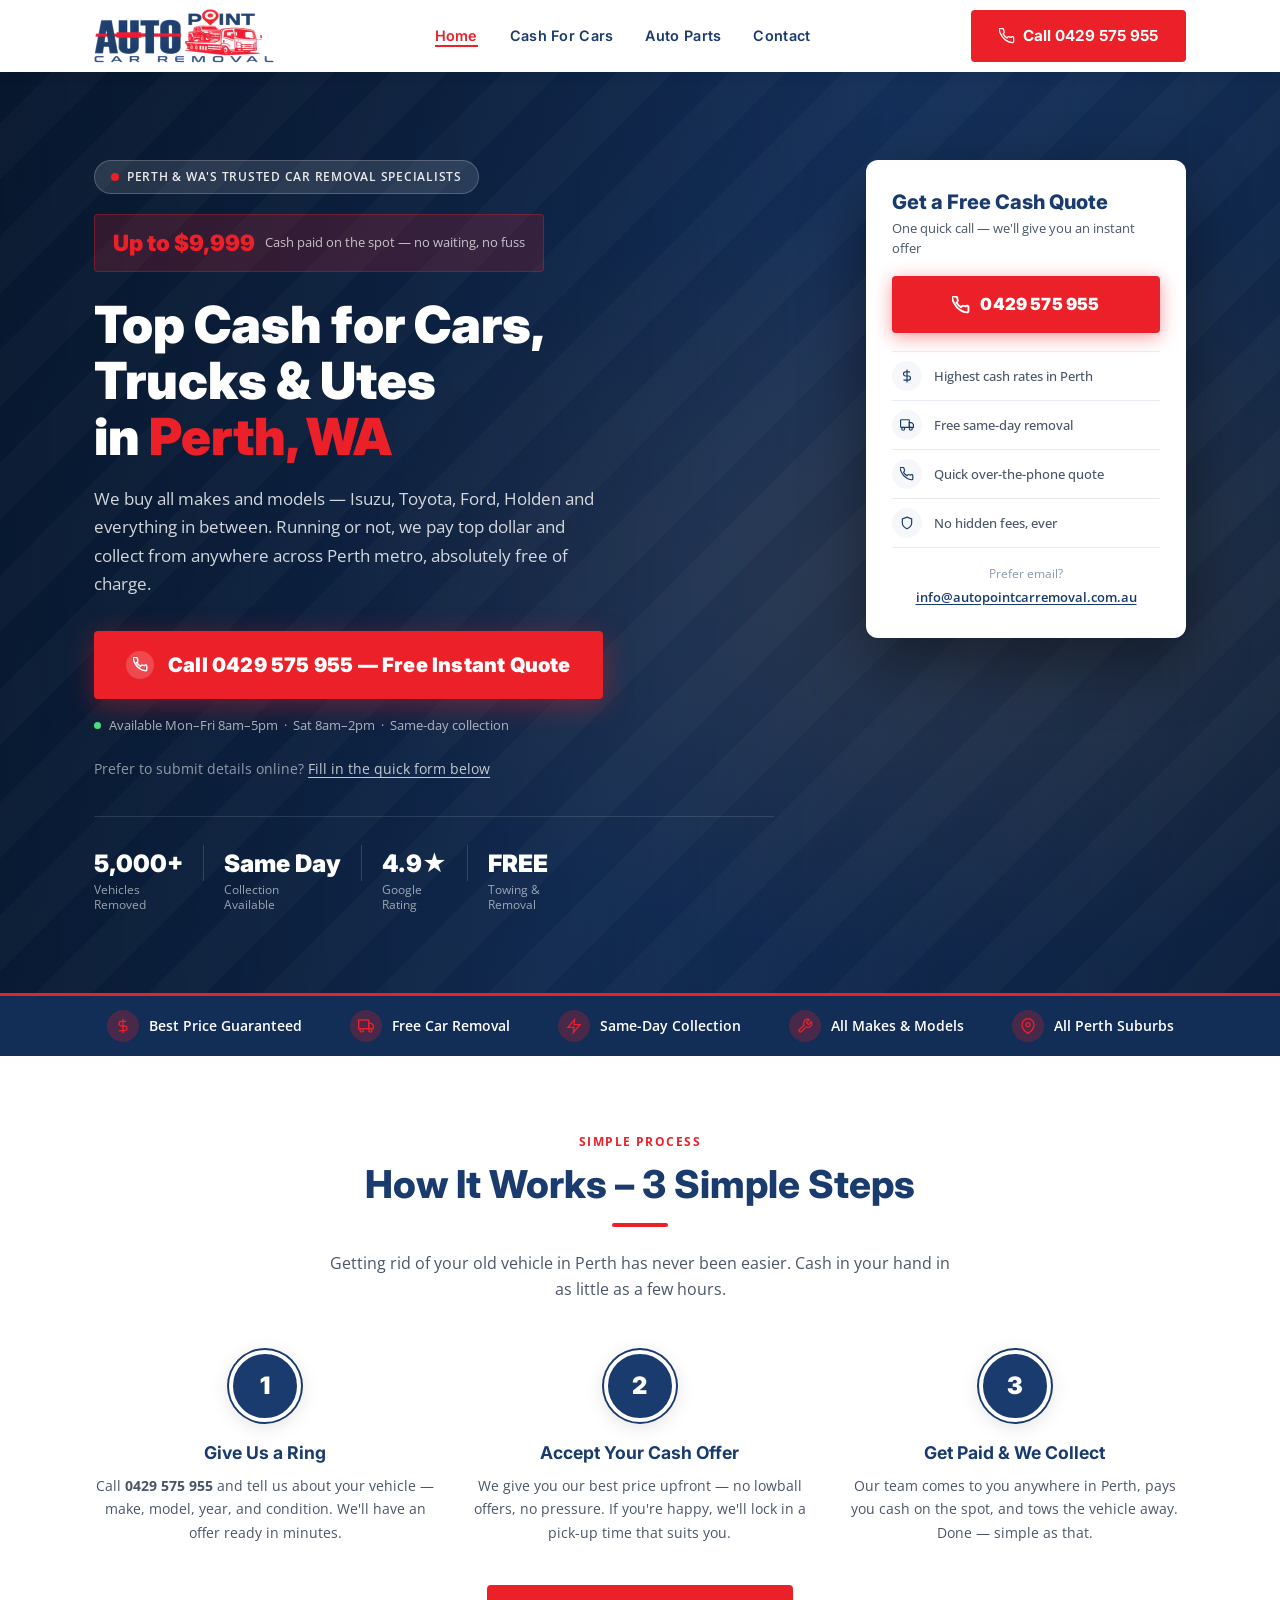
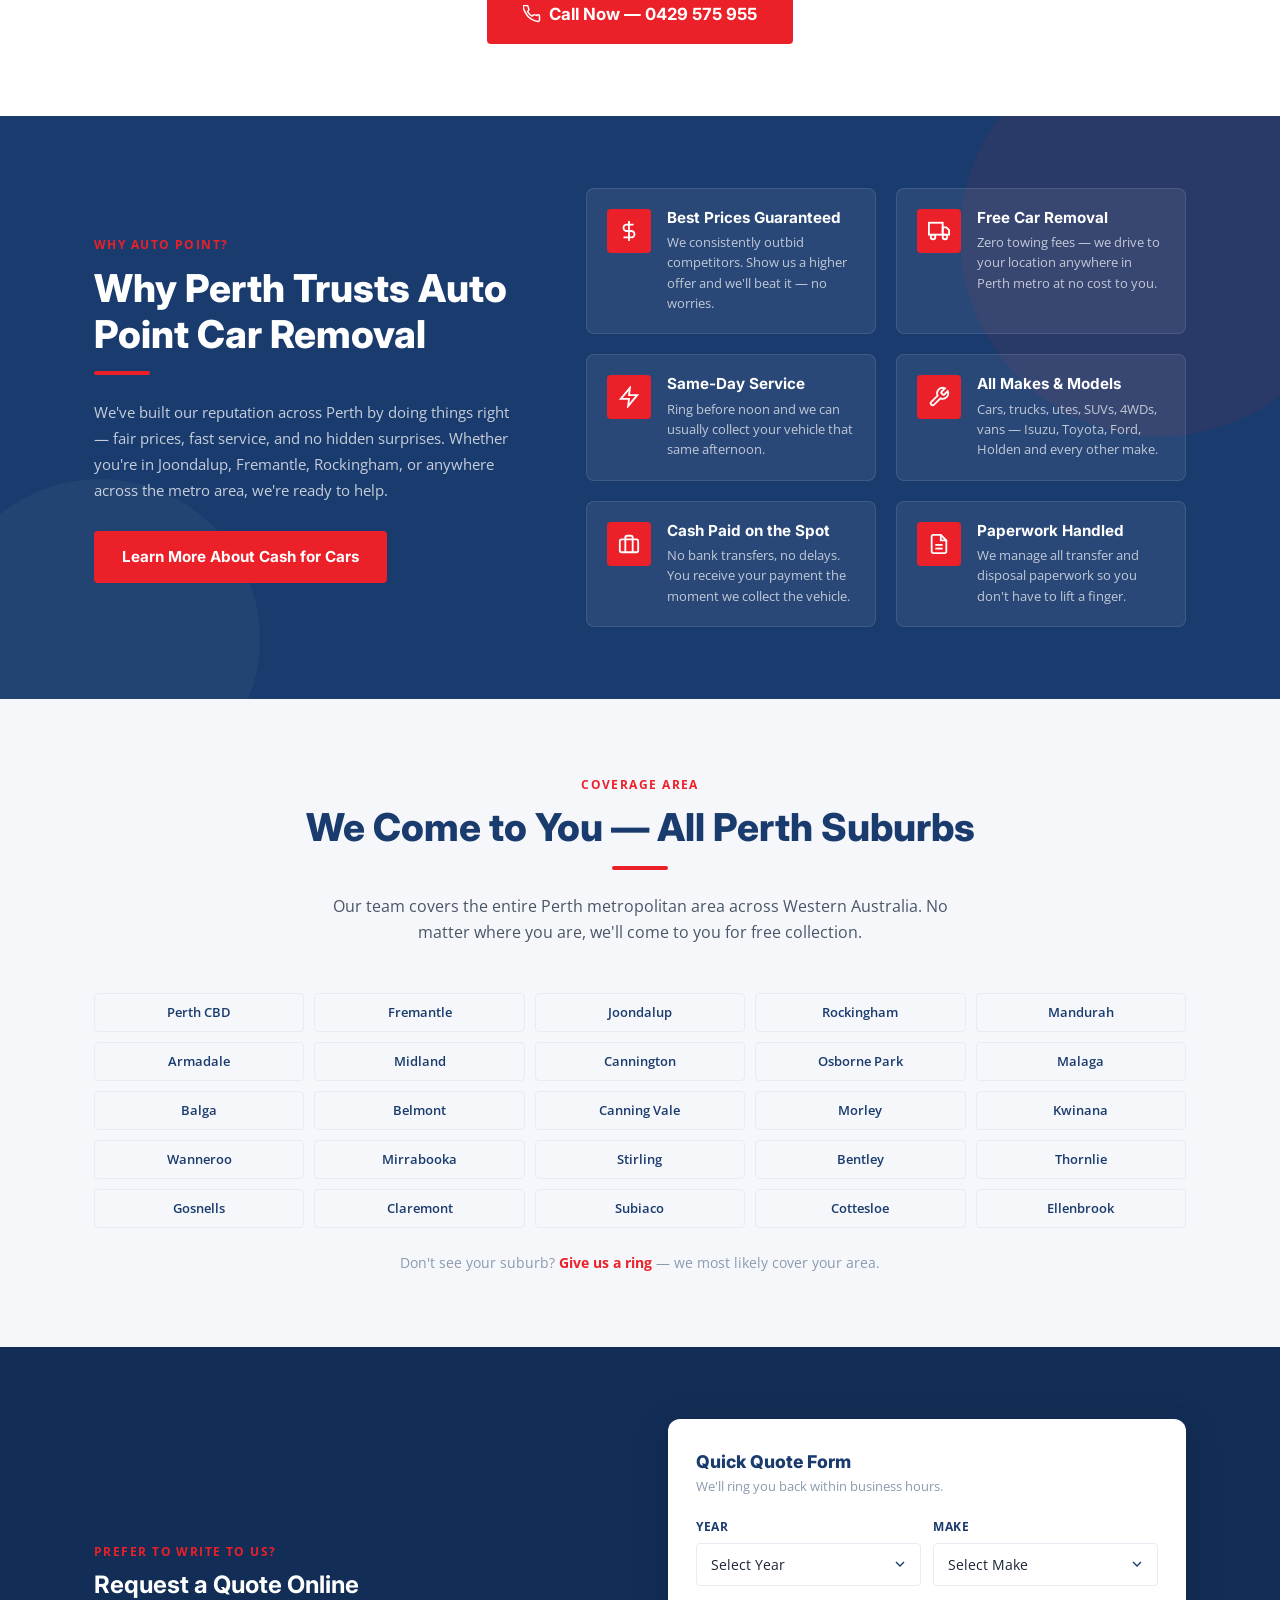
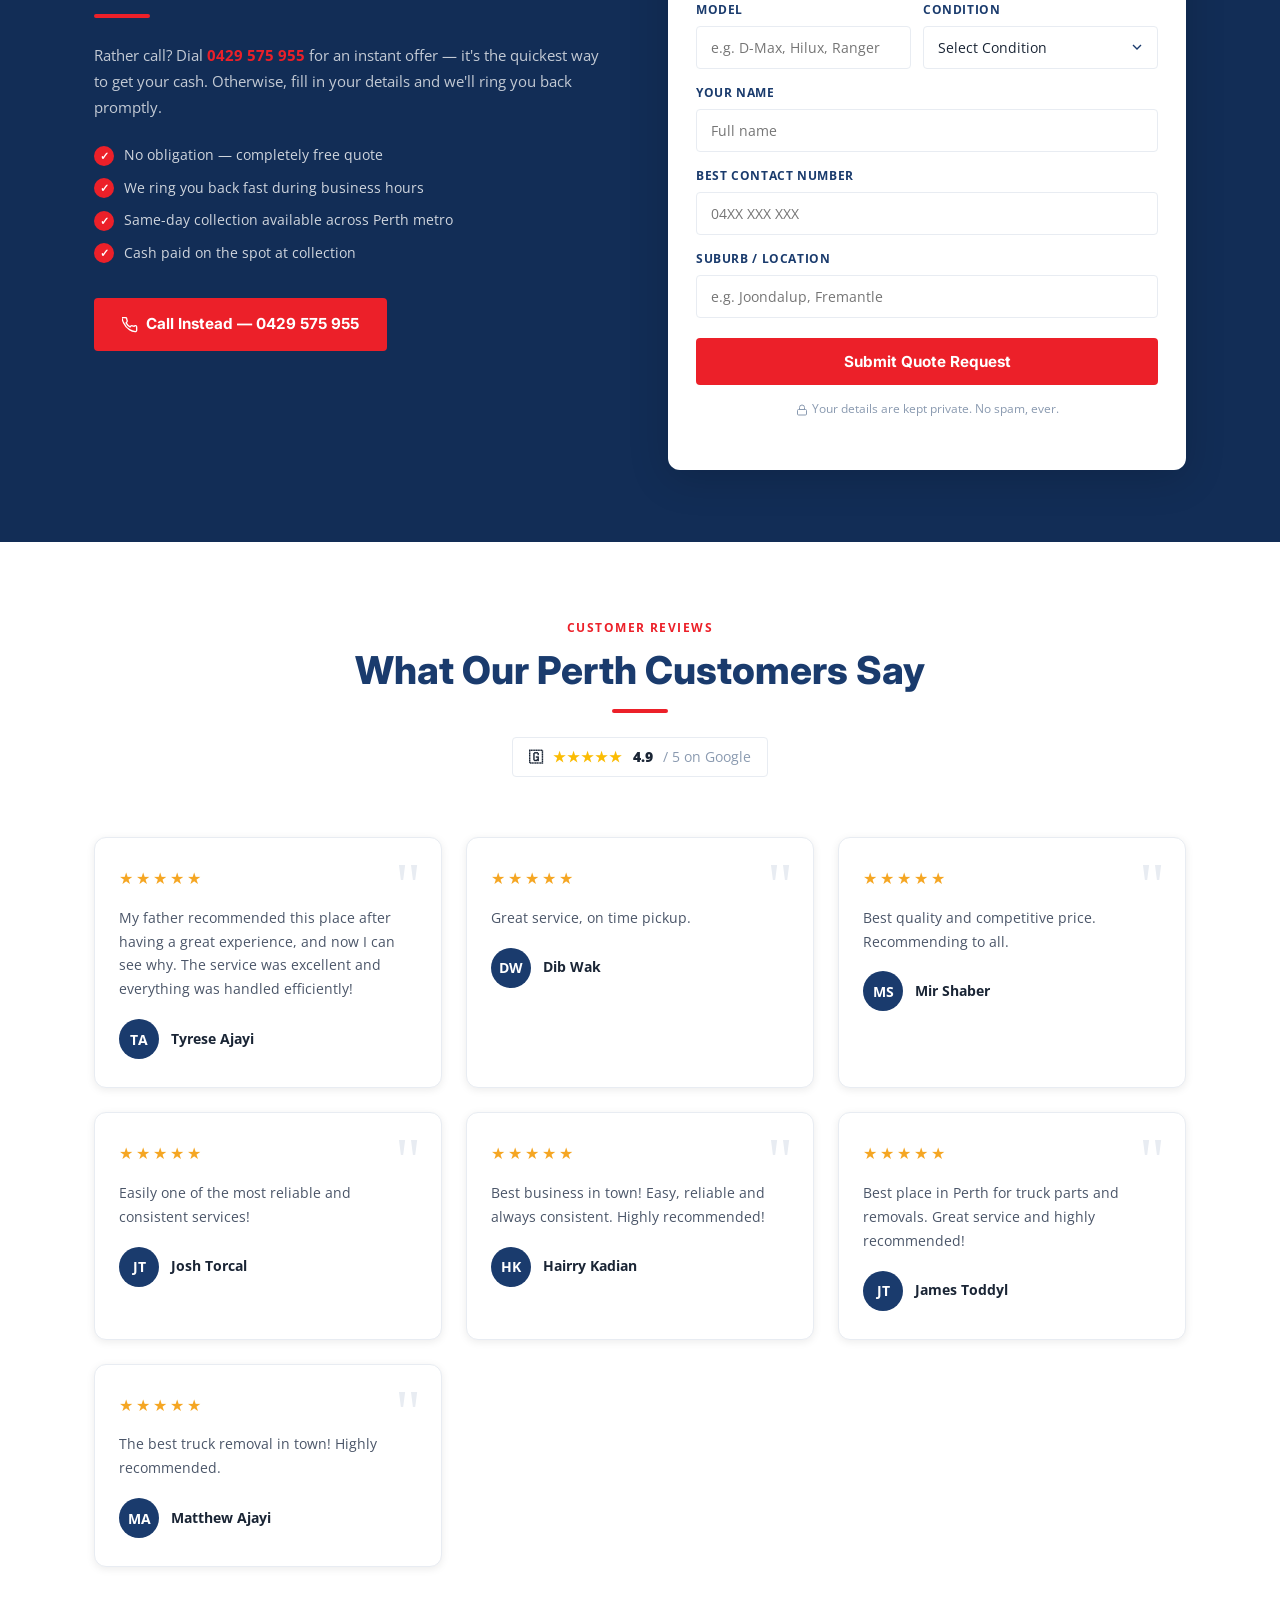
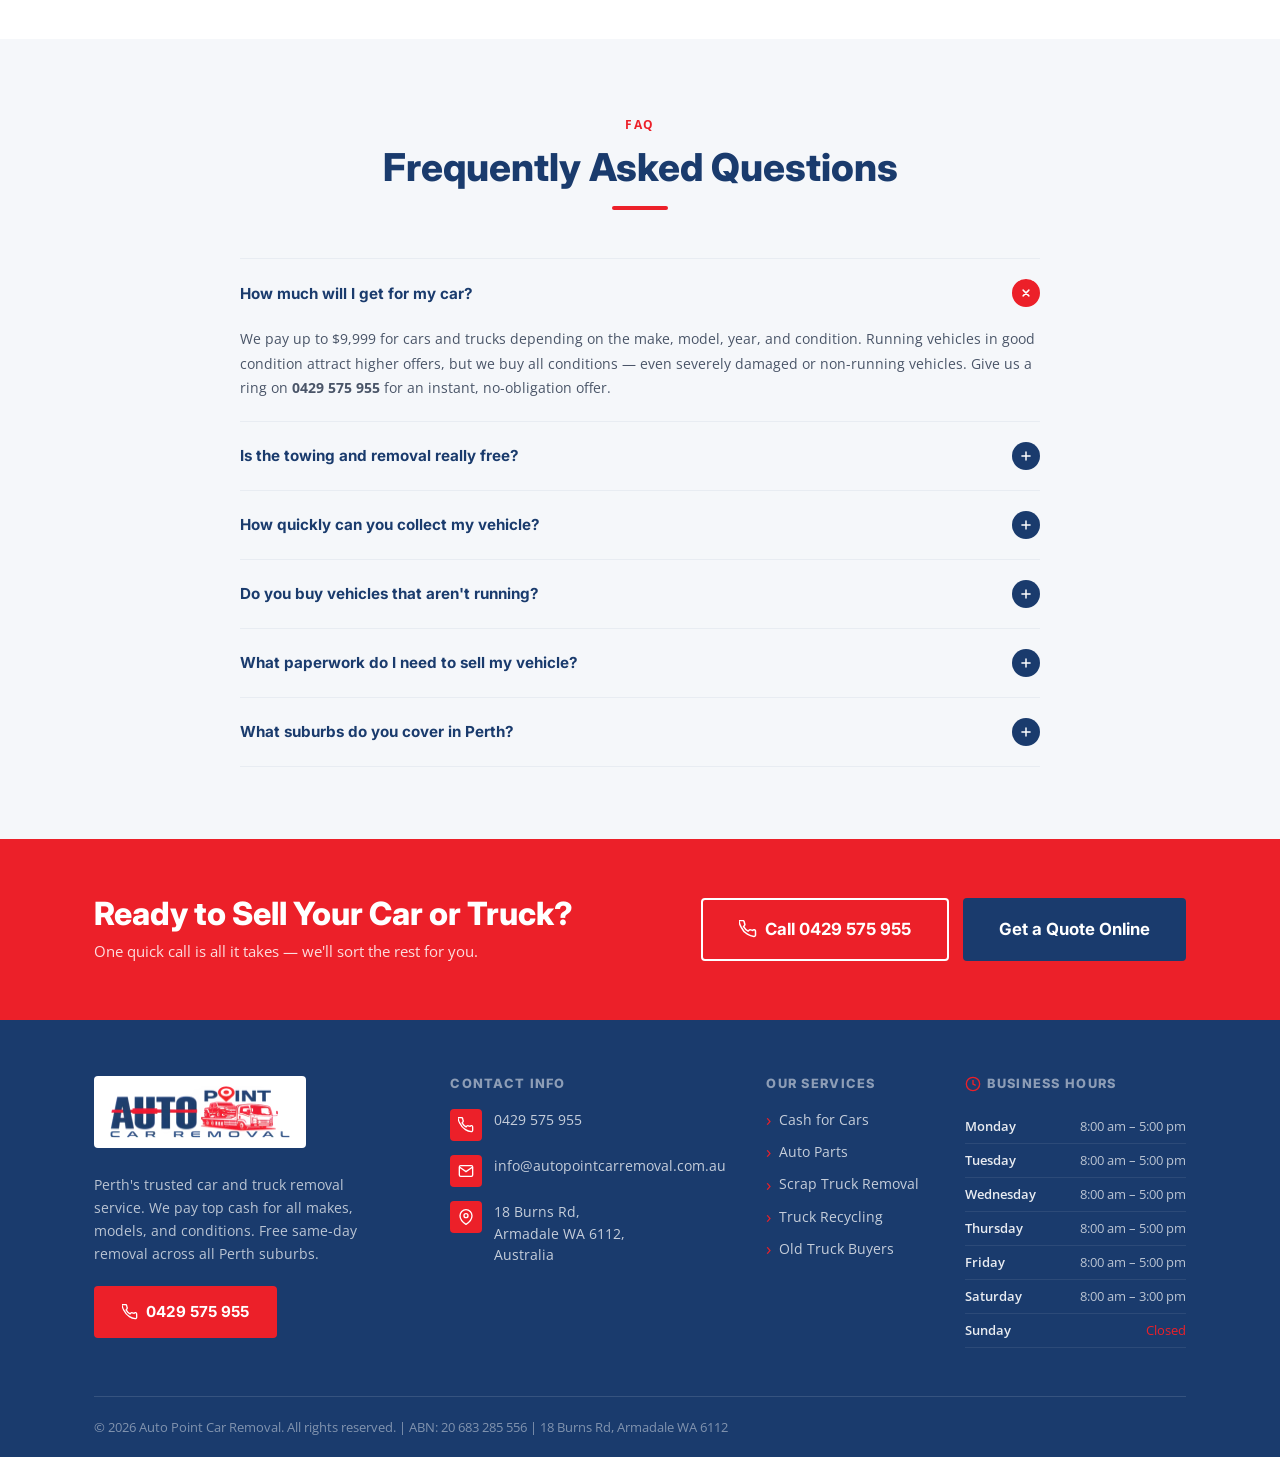
==== commit f0608f7b: "Optimize PageSpeed: WebP logo, responsive hero images, font trim, minified CSS - Logo: 959KB PNG → 2" ====
--- a/index.html
+++ b/index.html
@@ -14,10 +14,13 @@
   <meta name="description" content="Perth's #1 car removal service. Get top cash for your car, truck, ute or 4WD anywhere in Perth, WA. Free removal, same-day service, all makes and conditions accepted. Call 0429 575 955." />
   <meta name="keywords" content="cash for cars Perth, car removal Perth WA, sell my car Perth, scrap car removal Perth, Isuzu removal Perth, car wreckers Perth" />
   <link rel="canonical" href="https://autopointcarremoval.com.au/" />
-  <link rel="stylesheet" href="styles.css" />
+  <link rel="preload" href="styles.css" as="style" onload="this.onload=null;this.rel='stylesheet'">
+  <noscript><link rel="stylesheet" href="styles.css"></noscript>
   <link rel="preconnect" href="https://fonts.googleapis.com" />
   <link rel="preconnect" href="https://fonts.gstatic.com" crossorigin />
-  <link href="https://fonts.googleapis.com/css2?family=Inter:wght@400;500;600;700;800;900&family=Open+Sans:wght@400;500;600;700&display=swap" rel="stylesheet" />
+  <link rel="preload" href="https://fonts.googleapis.com/css2?family=Inter:wght@400;700&family=Open+Sans:wght@400;700&display=swap" as="style" onload="this.onload=null;this.rel='stylesheet'">
+  <noscript><link rel="stylesheet" href="https://fonts.googleapis.com/css2?family=Inter:wght@400;700&family=Open+Sans:wght@400;700&display=swap"></noscript>
+  <link rel="preload" as="image" href="https://images.unsplash.com/photo-1696145900186-2ce6077743d6?w=1200&q=75&auto=format&fm=webp" fetchpriority="high" imagesrcset="https://images.unsplash.com/photo-1696145900186-2ce6077743d6?w=640&q=75&auto=format&fm=webp 640w, https://images.unsplash.com/photo-1696145900186-2ce6077743d6?w=1200&q=75&auto=format&fm=webp 1200w" imagesizes="100vw">
 
   <!-- Structured Data – Local Business -->
   <script type="application/ld+json">
@@ -49,7 +52,7 @@
       inset: 0;
       background:
         linear-gradient(to right, rgba(7,23,46,0.78) 0%, rgba(10,28,58,0.48) 55%, rgba(7,23,46,0.22) 100%),
-        url('https://images.unsplash.com/photo-1696145900186-2ce6077743d6?w=1600&q=80') center 55% / cover no-repeat;
+        url('https://images.unsplash.com/photo-1696145900186-2ce6077743d6?w=1200&q=75&auto=format&fm=webp') center 55% / cover no-repeat;
       z-index: 0;
     }
     /* Warm Perth golden-hour rim light */
@@ -196,6 +199,11 @@
     }
     @media (max-width: 768px) {
       .hero-phone-primary { font-size: 1.05rem; padding: 16px 24px; }
+      .home-hero::before {
+        background:
+          linear-gradient(to right, rgba(7,23,46,0.78) 0%, rgba(10,28,58,0.48) 55%, rgba(7,23,46,0.22) 100%),
+          url('https://images.unsplash.com/photo-1696145900186-2ce6077743d6?w=640&q=75&auto=format&fm=webp') center 55% / cover no-repeat;
+      }
     }
   </style>
 </head>
@@ -212,7 +220,10 @@
   <div class="container">
     <div class="nav-inner">
       <a href="index.html" class="nav-logo" aria-label="Auto Point Car Removal – Home">
-        <img src="brand_asset/AUTO POINT LOGO.png" alt="Auto Point Car Removal Perth" width="180" height="54" />
+        <picture>
+          <source srcset="brand_asset/logo.webp" type="image/webp">
+          <img src="brand_asset/logo.png" alt="Auto Point Car Removal Perth" width="180" height="54">
+        </picture>
       </a>
 
       <ul class="nav-links" id="navLinks">
@@ -548,12 +559,15 @@
           <p>We'll ring you back within business hours.</p>
 
           <form id="quoteForm" onsubmit="submitForm(event)">
+            <input type="hidden" name="access_key" value="2a97a3c9-7892-4c5b-a3c4-619f7103c810" />
+            <input type="hidden" name="subject" value="New Quote Request — Auto Point Car Removal" />
+            <input type="hidden" name="from_name" value="Auto Point Website" />
             <div class="form-row">
               <div class="form-group">
                 <label for="year">Year</label>
                 <select id="year" name="year">
                   <option value="">Select Year</option>
-                  <script>for(let y=2024;y>=1980;y--){document.write(`<option value="${y}">${y}</option>`);}</script>
+                  <script>(function(){var s=document.currentScript.parentElement;for(var y=2024;y>=1980;y--){var o=document.createElement('option');o.value=o.textContent=y;s.appendChild(o);}})();</script>
                 </select>
               </div>
               <div class="form-group">
@@ -820,7 +834,10 @@
     <div class="footer-grid">
       <div class="footer-brand">
         <div class="footer-logo-box">
-          <img src="brand_asset/AUTO POINT LOGO.png" alt="Auto Point Car Removal Perth" width="180" height="52" />
+          <picture>
+            <source srcset="brand_asset/logo.webp" type="image/webp">
+            <img src="brand_asset/logo.png" alt="Auto Point Car Removal Perth" width="180" height="52" loading="lazy">
+          </picture>
         </div>
         <p>Perth's trusted car and truck removal service. We pay top cash for all makes, models, and conditions. Free same-day removal across all Perth suburbs.</p>
         <a href="tel:0429575955" class="btn btn-red">
@@ -907,12 +924,31 @@
   }
 
   // Quote form
-  function submitForm(e) {
+  async function submitForm(e) {
     e.preventDefault();
-    const btn = e.target.querySelector('button[type="submit"]');
-    btn.textContent = '✓ Request Sent — We\'ll ring you back shortly!';
-    btn.style.background = '#2d7a3a';
+    const form = e.target;
+    const btn = form.querySelector('button[type="submit"]');
+    const originalText = btn.textContent;
+    btn.textContent = 'Sending…';
     btn.disabled = true;
+    const data = new FormData(form);
+    try {
+      const res = await fetch('https://api.web3forms.com/submit', { method: 'POST', body: data });
+      const json = await res.json();
+      if (json.success) {
+        btn.textContent = '✓ Request Sent — We\'ll ring you back shortly!';
+        btn.style.background = '#2d7a3a';
+        form.reset();
+      } else {
+        btn.textContent = 'Something went wrong — please call us on 0429 575 955';
+        btn.style.background = '#c0392b';
+        btn.disabled = false;
+      }
+    } catch {
+      btn.textContent = 'Something went wrong — please call us on 0429 575 955';
+      btn.style.background = '#c0392b';
+      btn.disabled = false;
+    }
   }
 </script>
 </body>
--- a/styles.css
+++ b/styles.css
@@ -1,1382 +1 @@
-/* =============================================
-   AUTO POINT CAR REMOVAL – Shared Stylesheet
-   ============================================= */
-
-@import url('https://fonts.googleapis.com/css2?family=Inter:wght@400;500;600;700;800;900&family=Open+Sans:wght@400;500;600;700&display=swap');
-
-/* ── CSS Variables ── */
-:root {
-  --blue:       #1a3b6d;
-  --blue-dark:  #122d56;
-  --blue-mid:   #1e4580;
-  --red:        #ec2029;
-  --red-dark:   #c8171f;
-  --white:      #ffffff;
-  --off-white:  #f5f7fa;
-  --light-grey: #e8ecf2;
-  --mid-grey:   #8a9ab0;
-  --text-dark:  #1a2535;
-  --text-body:  #4a5568;
-
-  --font-heading: 'Inter', sans-serif;
-  --font-body:    'Open Sans', sans-serif;
-
-  --radius-sm:  4px;
-  --radius-md:  8px;
-  --radius-lg:  12px;
-
-  --shadow-sm:  0 2px 8px rgba(0,0,0,.08);
-  --shadow-md:  0 4px 20px rgba(0,0,0,.12);
-  --shadow-lg:  0 8px 40px rgba(0,0,0,.16);
-}
-
-/* ── Reset ── */
-*, *::before, *::after { box-sizing: border-box; margin: 0; padding: 0; }
-html { scroll-behavior: smooth; }
-
-body {
-  font-family: var(--font-body);
-  color: var(--text-dark);
-  background: var(--white);
-  line-height: 1.6;
-  -webkit-font-smoothing: antialiased;
-}
-
-img { max-width: 100%; height: auto; display: block; }
-a { text-decoration: none; color: inherit; }
-ul { list-style: none; }
-
-/* ── Utility ── */
-.container {
-  max-width: 1140px;
-  margin: 0 auto;
-  padding: 0 24px;
-}
-
-.section-pad { padding: 72px 0; }
-.section-pad-sm { padding: 48px 0; }
-
-.text-center { text-align: center; }
-.text-white  { color: var(--white); }
-
-/* ── Typography ── */
-h1, h2, h3, h4, h5 {
-  font-family: var(--font-heading);
-  line-height: 1.2;
-  font-weight: 700;
-}
-
-.section-label {
-  display: inline-block;
-  font-size: 0.75rem;
-  font-weight: 700;
-  letter-spacing: 0.12em;
-  text-transform: uppercase;
-  color: var(--red);
-  margin-bottom: 10px;
-}
-
-.section-title {
-  font-size: clamp(1.6rem, 3vw, 2.4rem);
-  font-weight: 800;
-  color: var(--blue);
-  margin-bottom: 16px;
-}
-
-.section-title.white { color: var(--white); }
-
-.section-sub {
-  font-size: 1rem;
-  color: var(--text-body);
-  max-width: 640px;
-  margin: 0 auto 48px;
-}
-
-.section-sub.white { color: rgba(255,255,255,.8); }
-
-/* ── Buttons ── */
-.btn {
-  display: inline-flex;
-  align-items: center;
-  gap: 8px;
-  padding: 14px 28px;
-  border-radius: var(--radius-sm);
-  font-family: var(--font-heading);
-  font-weight: 700;
-  font-size: 0.95rem;
-  cursor: pointer;
-  border: none;
-  transition: all 0.2s ease;
-  white-space: nowrap;
-}
-
-.btn-red {
-  background: var(--red);
-  color: var(--white);
-}
-.btn-red:hover { background: var(--red-dark); transform: translateY(-1px); box-shadow: 0 4px 16px rgba(236,32,41,.35); }
-
-.btn-blue {
-  background: var(--blue);
-  color: var(--white);
-}
-.btn-blue:hover { background: var(--blue-dark); transform: translateY(-1px); }
-
-.btn-outline-white {
-  background: transparent;
-  color: var(--white);
-  border: 2px solid var(--white);
-}
-.btn-outline-white:hover { background: var(--white); color: var(--blue); }
-
-.btn-lg { padding: 16px 36px; font-size: 1.05rem; }
-.btn-full { width: 100%; justify-content: center; }
-
-.phone-icon::before { content: "📞"; margin-right: 4px; }
-
-/* ── Divider ── */
-.red-line {
-  width: 56px;
-  height: 4px;
-  background: var(--red);
-  border-radius: 2px;
-  margin: 0 auto 24px;
-}
-.red-line.left { margin-left: 0; }
-
-/* ============================================
-   NAVIGATION
-   ============================================ */
-.nav {
-  background: var(--white);
-  box-shadow: 0 2px 12px rgba(0,0,0,.1);
-  position: sticky;
-  top: 0;
-  z-index: 1000;
-}
-
-.nav-inner {
-  display: flex;
-  align-items: center;
-  justify-content: space-between;
-  height: 72px;
-  gap: 24px;
-}
-
-.nav-logo img {
-  height: 54px;
-  width: auto;
-}
-
-.nav-links {
-  display: flex;
-  align-items: center;
-  gap: 32px;
-}
-
-.nav-links a {
-  font-family: var(--font-heading);
-  font-weight: 600;
-  font-size: 0.9rem;
-  color: var(--blue);
-  letter-spacing: 0.02em;
-  position: relative;
-  padding-bottom: 3px;
-  transition: color 0.2s;
-}
-
-.nav-links a::after {
-  content: '';
-  position: absolute;
-  bottom: 0; left: 0;
-  width: 0; height: 2px;
-  background: var(--red);
-  transition: width 0.25s ease;
-}
-
-.nav-links a:hover,
-.nav-links a.active { color: var(--red); }
-.nav-links a:hover::after,
-.nav-links a.active::after { width: 100%; }
-
-.nav-cta { flex-shrink: 0; }
-
-/* Mobile hamburger */
-.nav-toggle {
-  display: none;
-  flex-direction: column;
-  gap: 5px;
-  cursor: pointer;
-  padding: 4px;
-  background: none;
-  border: none;
-}
-.nav-toggle span {
-  display: block;
-  width: 24px;
-  height: 2px;
-  background: var(--blue);
-  border-radius: 2px;
-  transition: all 0.3s;
-}
-
-/* ============================================
-   HERO – shared base
-   ============================================ */
-.hero {
-  background: var(--blue);
-  position: relative;
-  overflow: hidden;
-  color: var(--white);
-}
-
-.hero-bg {
-  position: absolute;
-  inset: 0;
-  background-size: cover;
-  background-position: center;
-  opacity: 0.18;
-}
-
-/* Subtle diagonal lines */
-.hero::after {
-  content: '';
-  position: absolute;
-  inset: 0;
-  background: repeating-linear-gradient(
-    -45deg,
-    transparent,
-    transparent 40px,
-    rgba(255,255,255,.025) 40px,
-    rgba(255,255,255,.025) 80px
-  );
-  pointer-events: none;
-}
-
-.hero-inner {
-  position: relative;
-  z-index: 2;
-  padding: 80px 0 72px;
-}
-
-.hero-badge {
-  display: inline-flex;
-  align-items: center;
-  gap: 8px;
-  background: rgba(255,255,255,.12);
-  border: 1px solid rgba(255,255,255,.2);
-  border-radius: 100px;
-  padding: 6px 16px;
-  font-size: 0.78rem;
-  font-weight: 600;
-  letter-spacing: 0.06em;
-  text-transform: uppercase;
-  color: rgba(255,255,255,.9);
-  margin-bottom: 20px;
-}
-
-.hero-badge::before {
-  content: '';
-  width: 8px; height: 8px;
-  border-radius: 50%;
-  background: var(--red);
-  flex-shrink: 0;
-}
-
-.hero h1 {
-  font-size: clamp(2rem, 5vw, 3.2rem);
-  font-weight: 900;
-  color: var(--white);
-  line-height: 1.1;
-  margin-bottom: 20px;
-}
-
-.hero h1 span { color: var(--red); }
-
-.hero-sub {
-  font-size: 1.05rem;
-  color: rgba(255,255,255,.82);
-  max-width: 520px;
-  margin-bottom: 32px;
-  line-height: 1.7;
-}
-
-.hero-actions {
-  display: flex;
-  align-items: center;
-  gap: 16px;
-  flex-wrap: wrap;
-}
-
-.hero-phone-link {
-  display: flex;
-  align-items: center;
-  gap: 8px;
-  color: rgba(255,255,255,.85);
-  font-weight: 600;
-  font-size: 0.95rem;
-  transition: color 0.2s;
-}
-.hero-phone-link:hover { color: var(--white); }
-.hero-phone-link svg { width: 18px; height: 18px; }
-
-/* ── Homepage hero layout ── */
-.hero-split { display: grid; grid-template-columns: 1fr 1fr; gap: 48px; align-items: center; }
-
-/* ── Quote Form ── */
-.quote-card {
-  background: var(--white);
-  border-radius: var(--radius-lg);
-  padding: 32px 28px;
-  box-shadow: var(--shadow-lg);
-}
-
-.quote-card h3 {
-  font-size: 1.15rem;
-  font-weight: 800;
-  color: var(--blue);
-  margin-bottom: 4px;
-}
-
-.quote-card p {
-  font-size: 0.82rem;
-  color: var(--mid-grey);
-  margin-bottom: 20px;
-}
-
-.form-row { display: grid; grid-template-columns: 1fr 1fr; gap: 12px; }
-
-.form-group { display: flex; flex-direction: column; gap: 6px; margin-bottom: 14px; }
-.form-group label {
-  font-size: 0.78rem;
-  font-weight: 700;
-  color: var(--blue);
-  text-transform: uppercase;
-  letter-spacing: 0.05em;
-}
-
-.form-group input,
-.form-group select,
-.form-group textarea {
-  padding: 11px 14px;
-  border: 1.5px solid var(--light-grey);
-  border-radius: var(--radius-sm);
-  font-family: var(--font-body);
-  font-size: 0.9rem;
-  color: var(--text-dark);
-  background: var(--white);
-  transition: border-color 0.2s, box-shadow 0.2s;
-  outline: none;
-  appearance: none;
-  -webkit-appearance: none;
-}
-
-.form-group input:focus,
-.form-group select:focus,
-.form-group textarea:focus {
-  border-color: var(--blue);
-  box-shadow: 0 0 0 3px rgba(26,59,109,.1);
-}
-
-.form-group select {
-  background-image: url("data:image/svg+xml,%3Csvg xmlns='http://www.w3.org/2000/svg' width='16' height='16' viewBox='0 0 24 24' fill='none' stroke='%231a3b6d' stroke-width='2'%3E%3Cpath d='M6 9l6 6 6-6'/%3E%3C/svg%3E");
-  background-repeat: no-repeat;
-  background-position: right 12px center;
-  padding-right: 36px;
-}
-
-/* ============================================
-   TRUST BAR
-   ============================================ */
-.trust-bar {
-  background: var(--blue-dark);
-  padding: 14px 0;
-  border-top: 3px solid var(--red);
-}
-
-.trust-bar-inner {
-  display: flex;
-  align-items: center;
-  justify-content: center;
-  gap: 48px;
-  flex-wrap: wrap;
-}
-
-.trust-item {
-  display: flex;
-  align-items: center;
-  gap: 10px;
-  color: var(--white);
-  font-size: 0.85rem;
-  font-weight: 600;
-}
-
-.trust-item-icon {
-  width: 32px; height: 32px;
-  background: rgba(236,32,41,.25);
-  border-radius: 50%;
-  display: flex; align-items: center; justify-content: center;
-  flex-shrink: 0;
-  color: var(--red);
-}
-
-/* ============================================
-   HOW IT WORKS
-   ============================================ */
-.steps-grid {
-  display: grid;
-  grid-template-columns: repeat(3, 1fr);
-  gap: 32px;
-  position: relative;
-}
-
-.steps-grid::before {
-  content: '';
-  position: absolute;
-  top: 36px;
-  left: calc(16.66% + 12px);
-  right: calc(16.66% + 12px);
-  height: 2px;
-  background: var(--light-grey);
-  z-index: 0;
-}
-
-.step-card {
-  text-align: center;
-  position: relative;
-  z-index: 1;
-}
-
-.step-num {
-  width: 72px; height: 72px;
-  background: var(--blue);
-  border-radius: 50%;
-  display: flex; align-items: center; justify-content: center;
-  margin: 0 auto 20px;
-  font-family: var(--font-heading);
-  font-weight: 900;
-  font-size: 1.5rem;
-  color: var(--white);
-  position: relative;
-  border: 4px solid var(--white);
-  box-shadow: 0 0 0 2px var(--blue), var(--shadow-md);
-}
-
-.step-num span {
-  position: relative;
-  z-index: 1;
-}
-
-.step-card h3 {
-  font-size: 1.1rem;
-  font-weight: 700;
-  color: var(--blue);
-  margin-bottom: 10px;
-}
-
-.step-card p {
-  font-size: 0.9rem;
-  color: var(--text-body);
-  line-height: 1.65;
-}
-
-/* ============================================
-   FEATURE GRID (Why Choose Us)
-   ============================================ */
-.features-grid {
-  display: grid;
-  grid-template-columns: repeat(2, 1fr);
-  gap: 20px;
-}
-
-.feature-item {
-  display: flex;
-  align-items: flex-start;
-  gap: 16px;
-  padding: 20px;
-  background: rgba(255,255,255,.07);
-  border-radius: var(--radius-md);
-  border: 1px solid rgba(255,255,255,.1);
-  transition: background 0.2s;
-}
-
-.feature-item:hover {
-  background: rgba(255,255,255,.12);
-}
-
-.feature-icon {
-  width: 44px; height: 44px;
-  background: var(--red);
-  border-radius: var(--radius-sm);
-  display: flex; align-items: center; justify-content: center;
-  flex-shrink: 0;
-  color: var(--white);
-}
-
-.feature-item h4 {
-  font-size: 0.95rem;
-  font-weight: 700;
-  color: var(--white);
-  margin-bottom: 5px;
-}
-
-.feature-item p {
-  font-size: 0.82rem;
-  color: rgba(255,255,255,.7);
-  line-height: 1.55;
-}
-
-/* ============================================
-   SUBURBS SECTION
-   ============================================ */
-.suburbs-grid {
-  display: grid;
-  grid-template-columns: repeat(5, 1fr);
-  gap: 10px;
-}
-
-.suburb-tag {
-  background: var(--off-white);
-  border: 1px solid var(--light-grey);
-  border-radius: var(--radius-sm);
-  padding: 8px 12px;
-  font-size: 0.82rem;
-  font-weight: 600;
-  color: var(--blue);
-  text-align: center;
-  transition: all 0.2s;
-}
-
-.suburb-tag:hover {
-  background: var(--blue);
-  color: var(--white);
-  border-color: var(--blue);
-}
-
-/* ============================================
-   TESTIMONIALS
-   ============================================ */
-.testimonials-grid {
-  display: grid;
-  grid-template-columns: repeat(3, 1fr);
-  gap: 24px;
-}
-
-.testimonial-card {
-  background: var(--white);
-  border: 1px solid var(--light-grey);
-  border-radius: var(--radius-lg);
-  padding: 28px 24px;
-  box-shadow: var(--shadow-sm);
-  position: relative;
-  transition: box-shadow 0.2s, transform 0.2s;
-}
-
-.testimonial-card:hover {
-  box-shadow: var(--shadow-md);
-  transform: translateY(-2px);
-}
-
-.testimonial-card::before {
-  content: '"';
-  position: absolute;
-  top: 16px; right: 20px;
-  font-size: 4rem;
-  line-height: 1;
-  color: var(--light-grey);
-  font-family: Georgia, serif;
-}
-
-.stars {
-  display: flex;
-  gap: 3px;
-  margin-bottom: 14px;
-}
-.stars span { color: #f5a623; font-size: 1rem; }
-
-.testimonial-card p {
-  font-size: 0.88rem;
-  color: var(--text-body);
-  line-height: 1.7;
-  margin-bottom: 18px;
-}
-
-.testimonial-author {
-  display: flex;
-  align-items: center;
-  gap: 12px;
-}
-
-.author-avatar {
-  width: 40px; height: 40px;
-  border-radius: 50%;
-  background: var(--blue);
-  display: flex; align-items: center; justify-content: center;
-  font-weight: 700;
-  color: var(--white);
-  font-size: 0.9rem;
-  flex-shrink: 0;
-}
-
-.author-name {
-  font-weight: 700;
-  font-size: 0.88rem;
-  color: var(--text-dark);
-}
-
-.author-location {
-  font-size: 0.78rem;
-  color: var(--mid-grey);
-}
-
-/* ============================================
-   FAQ
-   ============================================ */
-.faq-list { max-width: 800px; margin: 0 auto; }
-
-.faq-item {
-  border-bottom: 1px solid var(--light-grey);
-  overflow: hidden;
-}
-
-.faq-item:first-child { border-top: 1px solid var(--light-grey); }
-
-.faq-question {
-  display: flex;
-  align-items: center;
-  justify-content: space-between;
-  padding: 20px 0;
-  cursor: pointer;
-  font-weight: 700;
-  font-size: 0.95rem;
-  color: var(--blue);
-  gap: 16px;
-  background: none;
-  border: none;
-  text-align: left;
-  width: 100%;
-  font-family: var(--font-heading);
-}
-
-.faq-icon {
-  width: 28px; height: 28px;
-  background: var(--blue);
-  border-radius: 50%;
-  display: flex; align-items: center; justify-content: center;
-  flex-shrink: 0;
-  transition: transform 0.3s, background 0.2s;
-}
-
-.faq-icon svg {
-  width: 14px; height: 14px;
-  stroke: white;
-  stroke-width: 2.5;
-  transition: transform 0.3s;
-}
-
-.faq-item.open .faq-icon {
-  background: var(--red);
-  transform: rotate(45deg);
-}
-
-.faq-answer {
-  max-height: 0;
-  overflow: hidden;
-  transition: max-height 0.35s ease, padding 0.3s ease;
-}
-
-.faq-item.open .faq-answer {
-  max-height: 400px;
-}
-
-.faq-answer-inner {
-  padding: 0 0 20px;
-  font-size: 0.9rem;
-  color: var(--text-body);
-  line-height: 1.7;
-}
-
-/* ============================================
-   CTA BANNER
-   ============================================ */
-.cta-banner {
-  background: var(--red);
-  padding: 56px 0;
-}
-
-.cta-banner-inner {
-  display: flex;
-  align-items: center;
-  justify-content: space-between;
-  gap: 32px;
-  flex-wrap: wrap;
-}
-
-.cta-banner h2 {
-  font-size: clamp(1.4rem, 3vw, 2rem);
-  font-weight: 800;
-  color: var(--white);
-}
-
-.cta-banner p {
-  color: rgba(255,255,255,.85);
-  font-size: 0.95rem;
-  margin-top: 6px;
-}
-
-.cta-banner-actions {
-  display: flex;
-  gap: 14px;
-  flex-wrap: wrap;
-  flex-shrink: 0;
-}
-
-/* ============================================
-   FOOTER
-   ============================================ */
-.footer {
-  background: var(--blue);
-  color: var(--white);
-  padding: 56px 0 0;
-}
-
-.footer-grid {
-  display: grid;
-  grid-template-columns: 2fr 1fr 1fr 1.4fr;
-  gap: 40px;
-  padding-bottom: 48px;
-}
-
-/* Footer logo white container */
-.footer-logo-box {
-  display: inline-block;
-  background: var(--white);
-  padding: 10px 16px;
-  border-radius: var(--radius-sm);
-  margin-bottom: 18px;
-  line-height: 0;
-}
-
-.footer-brand img { height: 52px; }
-
-.footer-brand p {
-  font-size: 0.85rem;
-  color: rgba(255,255,255,.7);
-  line-height: 1.7;
-  margin-bottom: 20px;
-  max-width: 300px;
-}
-
-.footer h4 {
-  font-size: 0.8rem;
-  font-weight: 800;
-  letter-spacing: 0.1em;
-  text-transform: uppercase;
-  color: rgba(255,255,255,.5);
-  margin-bottom: 18px;
-}
-
-.footer-links li {
-  margin-bottom: 10px;
-}
-
-.footer-links a {
-  font-size: 0.87rem;
-  color: rgba(255,255,255,.75);
-  transition: color 0.2s;
-  display: flex;
-  align-items: center;
-  gap: 8px;
-}
-
-.footer-links a::before {
-  content: '›';
-  color: var(--red);
-  font-size: 1.1rem;
-  line-height: 1;
-}
-
-.footer-links a:hover { color: var(--white); }
-
-.footer-contact-item {
-  display: flex;
-  align-items: flex-start;
-  gap: 12px;
-  margin-bottom: 14px;
-  font-size: 0.85rem;
-  color: rgba(255,255,255,.75);
-}
-
-.footer-contact-icon {
-  width: 32px; height: 32px;
-  background: var(--red);
-  border-radius: var(--radius-sm);
-  display: flex; align-items: center; justify-content: center;
-  flex-shrink: 0;
-  color: var(--white);
-}
-
-.footer-contact-item strong {
-  display: block;
-  color: var(--white);
-  font-size: 0.82rem;
-  margin-bottom: 2px;
-}
-
-.footer-hours-row {
-  display: flex;
-  justify-content: space-between;
-  font-size: 0.82rem;
-  color: rgba(255,255,255,.7);
-  padding: 6px 0;
-  border-bottom: 1px solid rgba(255,255,255,.08);
-}
-
-.footer-hours-row .day { font-weight: 600; color: rgba(255,255,255,.9); }
-.footer-hours-row .closed { color: var(--red); }
-
-.footer-bottom {
-  border-top: 1px solid rgba(255,255,255,.12);
-  padding: 20px 0;
-  display: flex;
-  align-items: center;
-  justify-content: space-between;
-  font-size: 0.8rem;
-  color: rgba(255,255,255,.45);
-  flex-wrap: wrap;
-  gap: 12px;
-}
-
-/* ============================================
-   PAGE-SPECIFIC: CASH FOR CARS
-   ============================================ */
-.offers-grid {
-  display: grid;
-  grid-template-columns: repeat(3, 1fr);
-  gap: 24px;
-}
-
-.offer-card {
-  background: var(--white);
-  border: 1px solid var(--light-grey);
-  border-radius: var(--radius-lg);
-  padding: 28px 24px;
-  box-shadow: var(--shadow-sm);
-  transition: box-shadow 0.2s, transform 0.2s;
-}
-
-.offer-card:hover { box-shadow: var(--shadow-md); transform: translateY(-3px); }
-
-.offer-icon {
-  width: 52px; height: 52px;
-  background: var(--blue);
-  border-radius: var(--radius-md);
-  display: flex; align-items: center; justify-content: center;
-  font-size: 1.5rem;
-  margin-bottom: 18px;
-}
-
-.offer-card h3 {
-  font-size: 1.05rem;
-  font-weight: 700;
-  color: var(--blue);
-  margin-bottom: 10px;
-}
-
-.offer-card p {
-  font-size: 0.87rem;
-  color: var(--text-body);
-  line-height: 1.65;
-}
-
-.conditions-grid {
-  display: grid;
-  grid-template-columns: repeat(3, 1fr);
-  gap: 16px;
-}
-
-.condition-tag {
-  background: rgba(255,255,255,.1);
-  border: 1px solid rgba(255,255,255,.2);
-  border-radius: var(--radius-md);
-  padding: 16px;
-  display: flex;
-  align-items: center;
-  gap: 12px;
-  transition: background 0.2s;
-}
-
-.condition-tag:hover { background: rgba(255,255,255,.15); }
-
-.condition-check {
-  width: 28px; height: 28px;
-  background: var(--red);
-  border-radius: 50%;
-  display: flex; align-items: center; justify-content: center;
-  font-size: 0.8rem;
-  flex-shrink: 0;
-}
-
-.condition-tag span {
-  font-size: 0.88rem;
-  font-weight: 600;
-  color: var(--white);
-}
-
-/* ============================================
-   PAGE-SPECIFIC: AUTO PARTS
-   ============================================ */
-.parts-grid {
-  display: grid;
-  grid-template-columns: repeat(4, 1fr);
-  gap: 20px;
-}
-
-.part-card {
-  background: var(--white);
-  border: 1px solid var(--light-grey);
-  border-radius: var(--radius-md);
-  padding: 24px 20px;
-  text-align: center;
-  box-shadow: var(--shadow-sm);
-  transition: all 0.2s;
-}
-
-.part-card:hover {
-  border-color: var(--blue);
-  box-shadow: var(--shadow-md);
-  transform: translateY(-2px);
-}
-
-.part-card-icon {
-  width: 44px; height: 44px;
-  background: var(--blue);
-  border-radius: var(--radius-md);
-  display: flex; align-items: center; justify-content: center;
-  margin-bottom: 14px;
-  color: var(--white);
-}
-
-.part-card h3 {
-  font-size: 0.92rem;
-  font-weight: 700;
-  color: var(--blue);
-  margin-bottom: 8px;
-}
-
-.part-card p {
-  font-size: 0.8rem;
-  color: var(--text-body);
-}
-
-.makes-grid {
-  display: grid;
-  grid-template-columns: repeat(5, 1fr);
-  gap: 14px;
-}
-
-.make-tag {
-  background: rgba(255,255,255,.1);
-  border: 1px solid rgba(255,255,255,.15);
-  border-radius: var(--radius-sm);
-  padding: 12px 8px;
-  text-align: center;
-  font-size: 0.87rem;
-  font-weight: 700;
-  color: var(--white);
-  letter-spacing: 0.02em;
-  transition: all 0.2s;
-}
-
-.make-tag:hover {
-  background: var(--red);
-  border-color: var(--red);
-}
-
-.benefits-grid {
-  display: grid;
-  grid-template-columns: repeat(3, 1fr);
-  gap: 24px;
-}
-
-.benefit-card {
-  background: var(--off-white);
-  border-radius: var(--radius-lg);
-  padding: 28px 24px;
-  border-left: 4px solid var(--blue);
-  transition: border-color 0.2s;
-}
-
-.benefit-card:hover { border-color: var(--red); }
-
-.benefit-icon {
-  width: 44px; height: 44px;
-  background: var(--red);
-  border-radius: var(--radius-md);
-  display: flex; align-items: center; justify-content: center;
-  margin-bottom: 16px;
-  color: var(--white);
-}
-
-.benefit-card h3 {
-  font-size: 1rem;
-  font-weight: 700;
-  color: var(--blue);
-  margin-bottom: 10px;
-}
-
-.benefit-card p {
-  font-size: 0.87rem;
-  color: var(--text-body);
-  line-height: 1.65;
-}
-
-/* ============================================
-   PAGE-SPECIFIC: CONTACT
-   ============================================ */
-.contact-cards {
-  display: grid;
-  grid-template-columns: repeat(3, 1fr);
-  gap: 24px;
-  margin-bottom: 56px;
-}
-
-.contact-card {
-  background: var(--white);
-  border: 1px solid var(--light-grey);
-  border-radius: var(--radius-lg);
-  padding: 32px 24px;
-  text-align: center;
-  box-shadow: var(--shadow-sm);
-  transition: box-shadow 0.2s, transform 0.2s;
-}
-
-.contact-card:hover { box-shadow: var(--shadow-md); transform: translateY(-3px); }
-
-.contact-card-icon {
-  width: 64px; height: 64px;
-  background: var(--blue);
-  border-radius: 50%;
-  display: flex; align-items: center; justify-content: center;
-  margin: 0 auto 18px;
-  color: var(--white);
-}
-
-.contact-card h3 {
-  font-size: 1rem;
-  font-weight: 700;
-  color: var(--blue);
-  margin-bottom: 8px;
-}
-
-.contact-card p {
-  font-size: 0.9rem;
-  color: var(--text-body);
-  line-height: 1.6;
-}
-
-.contact-card a {
-  color: var(--red);
-  font-weight: 700;
-  font-size: 1rem;
-}
-
-.contact-card a:hover { text-decoration: underline; }
-
-.hours-table {
-  width: 100%;
-  border-collapse: collapse;
-}
-
-.hours-table td {
-  padding: 12px 16px;
-  font-size: 0.9rem;
-  border-bottom: 1px solid var(--light-grey);
-}
-
-.hours-table td:first-child {
-  font-weight: 700;
-  color: var(--blue);
-  width: 140px;
-}
-
-.hours-table td:last-child {
-  color: var(--text-body);
-}
-
-.hours-table tr:last-child td { border-bottom: none; }
-.hours-table .closed-row td:last-child { color: var(--red); font-weight: 600; }
-
-.map-placeholder {
-  background: var(--light-grey);
-  border-radius: var(--radius-lg);
-  height: 300px;
-  display: flex;
-  align-items: center;
-  justify-content: center;
-  font-size: 0.9rem;
-  color: var(--mid-grey);
-  border: 1px solid var(--light-grey);
-  overflow: hidden;
-  position: relative;
-}
-
-.map-placeholder iframe {
-  width: 100%; height: 100%;
-  border: none;
-}
-
-/* ============================================
-   ABOUT SPLIT (Used on some pages)
-   ============================================ */
-.about-split {
-  display: grid;
-  grid-template-columns: 1fr 1fr;
-  gap: 64px;
-  align-items: center;
-}
-
-.about-img {
-  border-radius: var(--radius-lg);
-  overflow: hidden;
-  position: relative;
-}
-
-.about-img-placeholder {
-  width: 100%;
-  height: 380px;
-  background: linear-gradient(135deg, var(--blue), var(--blue-mid));
-  border-radius: var(--radius-lg);
-  display: flex;
-  align-items: center;
-  justify-content: center;
-  font-size: 5rem;
-}
-
-.check-list { margin-top: 20px; }
-.check-list li {
-  display: flex;
-  align-items: center;
-  gap: 12px;
-  font-size: 0.9rem;
-  color: var(--text-body);
-  margin-bottom: 12px;
-}
-
-.check-list li::before {
-  content: '✓';
-  width: 22px; height: 22px;
-  background: var(--red);
-  color: var(--white);
-  border-radius: 50%;
-  display: flex; align-items: center; justify-content: center;
-  font-size: 0.72rem;
-  font-weight: 900;
-  flex-shrink: 0;
-}
-
-/* ============================================
-   HOMEPAGE HERO – TWO-COLUMN LAYOUT WITH CTA CARD
-   ============================================ */
-.hero-two-col {
-  display: grid;
-  grid-template-columns: 1fr auto;
-  gap: 48px;
-  align-items: start;
-}
-
-.hero-cta-card {
-  background: var(--white);
-  border-radius: var(--radius-lg);
-  padding: 30px 26px;
-  box-shadow: 0 24px 64px rgba(0,0,0,0.40);
-  width: 320px;
-  flex-shrink: 0;
-}
-
-.hcc-title {
-  font-family: var(--font-heading);
-  font-size: 1.25rem;
-  font-weight: 800;
-  color: var(--blue);
-  margin-bottom: 5px;
-}
-
-.hcc-sub {
-  font-size: 0.82rem;
-  color: var(--text-body);
-  margin-bottom: 18px;
-  line-height: 1.5;
-}
-
-.hcc-phone-btn {
-  display: flex;
-  align-items: center;
-  justify-content: center;
-  gap: 10px;
-  background: var(--red);
-  color: var(--white);
-  border-radius: var(--radius-sm);
-  padding: 15px 20px;
-  font-family: var(--font-heading);
-  font-weight: 900;
-  font-size: 1.05rem;
-  width: 100%;
-  text-decoration: none;
-  margin-bottom: 18px;
-  transition: background 0.2s, transform 0.2s, box-shadow 0.2s;
-  box-shadow: 0 4px 18px rgba(236,32,41,.45);
-  letter-spacing: 0.01em;
-}
-.hcc-phone-btn:hover {
-  background: var(--red-dark);
-  transform: translateY(-1px);
-  box-shadow: 0 7px 24px rgba(236,32,41,.55);
-}
-
-.hcc-trust-list {
-  list-style: none;
-  padding: 0;
-  margin: 0 0 16px 0;
-  border-top: 1px solid var(--light-grey);
-}
-
-.hcc-trust-list li {
-  display: flex;
-  align-items: center;
-  gap: 12px;
-  padding: 9px 0;
-  font-size: 0.82rem;
-  color: var(--text-body);
-  border-bottom: 1px solid var(--light-grey);
-  font-weight: 500;
-}
-
-.hcc-icon {
-  width: 30px; height: 30px;
-  background: var(--off-white);
-  border-radius: 50%;
-  display: flex;
-  align-items: center;
-  justify-content: center;
-  flex-shrink: 0;
-  color: var(--blue);
-}
-.hcc-icon svg { width: 14px; height: 14px; }
-
-.hcc-prefer-email {
-  font-size: 0.75rem;
-  color: var(--mid-grey);
-  text-align: center;
-  margin-bottom: 4px;
-}
-
-.hcc-email-link {
-  display: block;
-  text-align: center;
-  font-size: 0.8rem;
-  color: var(--blue);
-  font-weight: 600;
-  text-decoration: underline;
-  text-underline-offset: 2px;
-  transition: color 0.2s;
-}
-.hcc-email-link:hover { color: var(--red); }
-
-/* ============================================
-   RESPONSIVE
-   ============================================ */
-@media (max-width: 1024px) {
-  .footer-grid { grid-template-columns: 1fr 1fr; }
-  .hero-split { grid-template-columns: 1fr; }
-  .quote-card { max-width: 540px; }
-  .testimonials-grid { grid-template-columns: 1fr 1fr; }
-  .about-split { grid-template-columns: 1fr; gap: 40px; }
-  .hero-two-col { grid-template-columns: 1fr; }
-  .hero-cta-card { width: 100%; max-width: 400px; }
-}
-
-@media (max-width: 768px) {
-  /* ── Mobile header: hide logo, keep phone CTA + hamburger ── */
-  .nav-logo { display: none; }
-
-  /* Tighten CTA button so it fits neatly beside the hamburger */
-  .nav-cta {
-    padding: 10px 16px;
-    font-size: 0.875rem;
-    gap: 6px;
-  }
-
-  /* Ensure nav-inner fills width cleanly with just CTA + toggle */
-  .nav-inner {
-    justify-content: space-between;
-  }
-
-  .nav-links { display: none; position: absolute; top: 72px; left: 0; right: 0; background: var(--white); flex-direction: column; padding: 20px 24px; box-shadow: var(--shadow-md); gap: 18px; }
-  .nav-links.open { display: flex; }
-  .nav-toggle { display: flex; }
-
-  .steps-grid { grid-template-columns: 1fr; }
-  .steps-grid::before { display: none; }
-
-  .features-grid,
-  .offers-grid,
-  .conditions-grid,
-  .parts-grid,
-  .makes-grid,
-  .benefits-grid,
-  .contact-cards { grid-template-columns: 1fr 1fr; }
-
-  .suburbs-grid { grid-template-columns: repeat(3, 1fr); }
-  .testimonials-grid { grid-template-columns: 1fr; }
-
-  .cta-banner-inner { flex-direction: column; text-align: center; }
-  .cta-banner-actions { justify-content: center; }
-
-  .form-row { grid-template-columns: 1fr; }
-
-  .trust-bar-inner { gap: 20px; }
-
-  .footer-grid { grid-template-columns: 1fr; gap: 32px; }
-  .footer-bottom { flex-direction: column; text-align: center; }
-
-  .hero-inner { padding: 56px 0 48px; }
-  .hero-actions { flex-direction: column; align-items: flex-start; }
-
-  .section-pad { padding: 52px 0; }
-}
-
-@media (max-width: 480px) {
-  .features-grid,
-  .offers-grid,
-  .conditions-grid,
-  .parts-grid,
-  .makes-grid,
-  .benefits-grid,
-  .contact-cards { grid-template-columns: 1fr; }
-
-  .suburbs-grid { grid-template-columns: repeat(2, 1fr); }
-
-  .trust-bar-inner { flex-direction: column; gap: 12px; }
-
-  .btn-lg { padding: 14px 24px; font-size: 0.95rem; }
-
-  /* Extra-small phones: compact CTA further */
-  .nav-cta {
-    padding: 9px 12px;
-    font-size: 0.82rem;
-    gap: 5px;
-  }
-}
-
-/* Animations */
-@keyframes fadeInUp {
-  from { opacity: 0; transform: translateY(24px); }
-  to   { opacity: 1; transform: translateY(0); }
-}
-
-.hero h1,
-.hero-sub,
-.hero-actions { animation: fadeInUp 0.6s ease both; }
-.hero-sub     { animation-delay: 0.1s; }
-.hero-actions { animation-delay: 0.2s; }
+:root{--blue:#1a3b6d;--blue-dark:#122d56;--blue-mid:#1e4580;--red:#ec2029;--red-dark:#c8171f;--white:#ffffff;--off-white:#f5f7fa;--light-grey:#e8ecf2;--mid-grey:#8a9ab0;--text-dark:#1a2535;--text-body:#4a5568;--font-heading:'Inter',sans-serif;--font-body:'Open Sans',sans-serif;--radius-sm:4px;--radius-md:8px;--radius-lg:12px;--shadow-sm:0 2px 8px rgba(0,0,0,.08);--shadow-md:0 4px 20px rgba(0,0,0,.12);--shadow-lg:0 8px 40px rgba(0,0,0,.16)}*,*::before,*::after{box-sizing:border-box;margin:0;padding:0}html{scroll-behavior:smooth}body{font-family:var(--font-body);color:var(--text-dark);background:var(--white);line-height:1.6;-webkit-font-smoothing:antialiased}img{max-width:100%;height:auto;display:block}a{text-decoration:none;color:inherit}ul{list-style:none}.container{max-width:1140px;margin:0 auto;padding:0 24px}.section-pad{padding:72px 0}.section-pad-sm{padding:48px 0}.text-center{text-align:center}.text-white{color:var(--white)}h1,h2,h3,h4,h5{font-family:var(--font-heading);line-height:1.2;font-weight:700}.section-label{display:inline-block;font-size:0.75rem;font-weight:700;letter-spacing:0.12em;text-transform:uppercase;color:var(--red);margin-bottom:10px}.section-title{font-size:clamp(1.6rem,3vw,2.4rem);font-weight:800;color:var(--blue);margin-bottom:16px}.section-title.white{color:var(--white)}.section-sub{font-size:1rem;color:var(--text-body);max-width:640px;margin:0 auto 48px}.section-sub.white{color:rgba(255,255,255,.8)}.btn{display:inline-flex;align-items:center;gap:8px;padding:14px 28px;border-radius:var(--radius-sm);font-family:var(--font-heading);font-weight:700;font-size:0.95rem;cursor:pointer;border:none;transition:all 0.2s ease;white-space:nowrap}.btn-red{background:var(--red);color:var(--white)}.btn-red:hover{background:var(--red-dark);transform:translateY(-1px);box-shadow:0 4px 16px rgba(236,32,41,.35)}.btn-blue{background:var(--blue);color:var(--white)}.btn-blue:hover{background:var(--blue-dark);transform:translateY(-1px)}.btn-outline-white{background:transparent;color:var(--white);border:2px solid var(--white)}.btn-outline-white:hover{background:var(--white);color:var(--blue)}.btn-lg{padding:16px 36px;font-size:1.05rem}.btn-full{width:100%;justify-content:center}.phone-icon::before{content:"📞";margin-right:4px}.red-line{width:56px;height:4px;background:var(--red);border-radius:2px;margin:0 auto 24px}.red-line.left{margin-left:0}.nav{background:var(--white);box-shadow:0 2px 12px rgba(0,0,0,.1);position:sticky;top:0;z-index:1000}.nav-inner{display:flex;align-items:center;justify-content:space-between;height:72px;gap:24px}.nav-logo img{height:54px;width:auto}.nav-links{display:flex;align-items:center;gap:32px}.nav-links a{font-family:var(--font-heading);font-weight:600;font-size:0.9rem;color:var(--blue);letter-spacing:0.02em;position:relative;padding-bottom:3px;transition:color 0.2s}.nav-links a::after{content:'';position:absolute;bottom:0;left:0;width:0;height:2px;background:var(--red);transition:width 0.25s ease}.nav-links a:hover,.nav-links a.active{color:var(--red)}.nav-links a:hover::after,.nav-links a.active::after{width:100%}.nav-cta{flex-shrink:0}.nav-toggle{display:none;flex-direction:column;gap:5px;cursor:pointer;padding:4px;background:none;border:none}.nav-toggle span{display:block;width:24px;height:2px;background:var(--blue);border-radius:2px;transition:all 0.3s}.hero{background:var(--blue);position:relative;overflow:hidden;color:var(--white)}.hero-bg{position:absolute;inset:0;background-size:cover;background-position:center;opacity:0.18}.hero::after{content:'';position:absolute;inset:0;background:repeating-linear-gradient(-45deg,transparent,transparent 40px,rgba(255,255,255,.025) 40px,rgba(255,255,255,.025) 80px);pointer-events:none}.hero-inner{position:relative;z-index:2;padding:80px 0 72px}.hero-badge{display:inline-flex;align-items:center;gap:8px;background:rgba(255,255,255,.12);border:1px solid rgba(255,255,255,.2);border-radius:100px;padding:6px 16px;font-size:0.78rem;font-weight:600;letter-spacing:0.06em;text-transform:uppercase;color:rgba(255,255,255,.9);margin-bottom:20px}.hero-badge::before{content:'';width:8px;height:8px;border-radius:50%;background:var(--red);flex-shrink:0}.hero h1{font-size:clamp(2rem,5vw,3.2rem);font-weight:900;color:var(--white);line-height:1.1;margin-bottom:20px}.hero h1 span{color:var(--red)}.hero-sub{font-size:1.05rem;color:rgba(255,255,255,.82);max-width:520px;margin-bottom:32px;line-height:1.7}.hero-actions{display:flex;align-items:center;gap:16px;flex-wrap:wrap}.hero-phone-link{display:flex;align-items:center;gap:8px;color:rgba(255,255,255,.85);font-weight:600;font-size:0.95rem;transition:color 0.2s}.hero-phone-link:hover{color:var(--white)}.hero-phone-link svg{width:18px;height:18px}.hero-split{display:grid;grid-template-columns:1fr 1fr;gap:48px;align-items:center}.quote-card{background:var(--white);border-radius:var(--radius-lg);padding:32px 28px;box-shadow:var(--shadow-lg)}.quote-card h3{font-size:1.15rem;font-weight:800;color:var(--blue);margin-bottom:4px}.quote-card p{font-size:0.82rem;color:var(--mid-grey);margin-bottom:20px}.form-row{display:grid;grid-template-columns:1fr 1fr;gap:12px}.form-group{display:flex;flex-direction:column;gap:6px;margin-bottom:14px}.form-group label{font-size:0.78rem;font-weight:700;color:var(--blue);text-transform:uppercase;letter-spacing:0.05em}.form-group input,.form-group select,.form-group textarea{padding:11px 14px;border:1.5px solid var(--light-grey);border-radius:var(--radius-sm);font-family:var(--font-body);font-size:0.9rem;color:var(--text-dark);background:var(--white);transition:border-color 0.2s,box-shadow 0.2s;outline:none;appearance:none;-webkit-appearance:none}.form-group input:focus,.form-group select:focus,.form-group textarea:focus{border-color:var(--blue);box-shadow:0 0 0 3px rgba(26,59,109,.1)}.form-group select{background-image:url("data:image/svg+xml,%3Csvg xmlns='http://www.w3.org/2000/svg' width='16' height='16' viewBox='0 0 24 24' fill='none' stroke='%231a3b6d' stroke-width='2'%3E%3Cpath d='M6 9l6 6 6-6'/%3E%3C/svg%3E");background-repeat:no-repeat;background-position:right 12px center;padding-right:36px}.trust-bar{background:var(--blue-dark);padding:14px 0;border-top:3px solid var(--red)}.trust-bar-inner{display:flex;align-items:center;justify-content:center;gap:48px;flex-wrap:wrap}.trust-item{display:flex;align-items:center;gap:10px;color:var(--white);font-size:0.85rem;font-weight:600}.trust-item-icon{width:32px;height:32px;background:rgba(236,32,41,.25);border-radius:50%;display:flex;align-items:center;justify-content:center;flex-shrink:0;color:var(--red)}.steps-grid{display:grid;grid-template-columns:repeat(3,1fr);gap:32px;position:relative}.steps-grid::before{content:'';position:absolute;top:36px;left:calc(16.66%+12px);right:calc(16.66%+12px);height:2px;background:var(--light-grey);z-index:0}.step-card{text-align:center;position:relative;z-index:1}.step-num{width:72px;height:72px;background:var(--blue);border-radius:50%;display:flex;align-items:center;justify-content:center;margin:0 auto 20px;font-family:var(--font-heading);font-weight:900;font-size:1.5rem;color:var(--white);position:relative;border:4px solid var(--white);box-shadow:0 0 0 2px var(--blue),var(--shadow-md)}.step-num span{position:relative;z-index:1}.step-card h3{font-size:1.1rem;font-weight:700;color:var(--blue);margin-bottom:10px}.step-card p{font-size:0.9rem;color:var(--text-body);line-height:1.65}.features-grid{display:grid;grid-template-columns:repeat(2,1fr);gap:20px}.feature-item{display:flex;align-items:flex-start;gap:16px;padding:20px;background:rgba(255,255,255,.07);border-radius:var(--radius-md);border:1px solid rgba(255,255,255,.1);transition:background 0.2s}.feature-item:hover{background:rgba(255,255,255,.12)}.feature-icon{width:44px;height:44px;background:var(--red);border-radius:var(--radius-sm);display:flex;align-items:center;justify-content:center;flex-shrink:0;color:var(--white)}.feature-item h4{font-size:0.95rem;font-weight:700;color:var(--white);margin-bottom:5px}.feature-item p{font-size:0.82rem;color:rgba(255,255,255,.7);line-height:1.55}.suburbs-grid{display:grid;grid-template-columns:repeat(5,1fr);gap:10px}.suburb-tag{background:var(--off-white);border:1px solid var(--light-grey);border-radius:var(--radius-sm);padding:8px 12px;font-size:0.82rem;font-weight:600;color:var(--blue);text-align:center;transition:all 0.2s}.suburb-tag:hover{background:var(--blue);color:var(--white);border-color:var(--blue)}.testimonials-grid{display:grid;grid-template-columns:repeat(3,1fr);gap:24px}.testimonial-card{background:var(--white);border:1px solid var(--light-grey);border-radius:var(--radius-lg);padding:28px 24px;box-shadow:var(--shadow-sm);position:relative;transition:box-shadow 0.2s,transform 0.2s}.testimonial-card:hover{box-shadow:var(--shadow-md);transform:translateY(-2px)}.testimonial-card::before{content:'"';position:absolute;top:16px;right:20px;font-size:4rem;line-height:1;color:var(--light-grey);font-family:Georgia,serif}.stars{display:flex;gap:3px;margin-bottom:14px}.stars span{color:#f5a623;font-size:1rem}.testimonial-card p{font-size:0.88rem;color:var(--text-body);line-height:1.7;margin-bottom:18px}.testimonial-author{display:flex;align-items:center;gap:12px}.author-avatar{width:40px;height:40px;border-radius:50%;background:var(--blue);display:flex;align-items:center;justify-content:center;font-weight:700;color:var(--white);font-size:0.9rem;flex-shrink:0}.author-name{font-weight:700;font-size:0.88rem;color:var(--text-dark)}.author-location{font-size:0.78rem;color:var(--mid-grey)}.faq-list{max-width:800px;margin:0 auto}.faq-item{border-bottom:1px solid var(--light-grey);overflow:hidden}.faq-item:first-child{border-top:1px solid var(--light-grey)}.faq-question{display:flex;align-items:center;justify-content:space-between;padding:20px 0;cursor:pointer;font-weight:700;font-size:0.95rem;color:var(--blue);gap:16px;background:none;border:none;text-align:left;width:100%;font-family:var(--font-heading)}.faq-icon{width:28px;height:28px;background:var(--blue);border-radius:50%;display:flex;align-items:center;justify-content:center;flex-shrink:0;transition:transform 0.3s,background 0.2s}.faq-icon svg{width:14px;height:14px;stroke:white;stroke-width:2.5;transition:transform 0.3s}.faq-item.open .faq-icon{background:var(--red);transform:rotate(45deg)}.faq-answer{max-height:0;overflow:hidden;transition:max-height 0.35s ease,padding 0.3s ease}.faq-item.open .faq-answer{max-height:400px}.faq-answer-inner{padding:0 0 20px;font-size:0.9rem;color:var(--text-body);line-height:1.7}.cta-banner{background:var(--red);padding:56px 0}.cta-banner-inner{display:flex;align-items:center;justify-content:space-between;gap:32px;flex-wrap:wrap}.cta-banner h2{font-size:clamp(1.4rem,3vw,2rem);font-weight:800;color:var(--white)}.cta-banner p{color:rgba(255,255,255,.85);font-size:0.95rem;margin-top:6px}.cta-banner-actions{display:flex;gap:14px;flex-wrap:wrap;flex-shrink:0}.footer{background:var(--blue);color:var(--white);padding:56px 0 0}.footer-grid{display:grid;grid-template-columns:2fr 1fr 1fr 1.4fr;gap:40px;padding-bottom:48px}.footer-logo-box{display:inline-block;background:var(--white);padding:10px 16px;border-radius:var(--radius-sm);margin-bottom:18px;line-height:0}.footer-brand img{height:52px}.footer-brand p{font-size:0.85rem;color:rgba(255,255,255,.7);line-height:1.7;margin-bottom:20px;max-width:300px}.footer h4{font-size:0.8rem;font-weight:800;letter-spacing:0.1em;text-transform:uppercase;color:rgba(255,255,255,.5);margin-bottom:18px}.footer-links li{margin-bottom:10px}.footer-links a{font-size:0.87rem;color:rgba(255,255,255,.75);transition:color 0.2s;display:flex;align-items:center;gap:8px}.footer-links a::before{content:'›';color:var(--red);font-size:1.1rem;line-height:1}.footer-links a:hover{color:var(--white)}.footer-contact-item{display:flex;align-items:flex-start;gap:12px;margin-bottom:14px;font-size:0.85rem;color:rgba(255,255,255,.75)}.footer-contact-icon{width:32px;height:32px;background:var(--red);border-radius:var(--radius-sm);display:flex;align-items:center;justify-content:center;flex-shrink:0;color:var(--white)}.footer-contact-item strong{display:block;color:var(--white);font-size:0.82rem;margin-bottom:2px}.footer-hours-row{display:flex;justify-content:space-between;font-size:0.82rem;color:rgba(255,255,255,.7);padding:6px 0;border-bottom:1px solid rgba(255,255,255,.08)}.footer-hours-row .day{font-weight:600;color:rgba(255,255,255,.9)}.footer-hours-row .closed{color:var(--red)}.footer-bottom{border-top:1px solid rgba(255,255,255,.12);padding:20px 0;display:flex;align-items:center;justify-content:space-between;font-size:0.8rem;color:rgba(255,255,255,.45);flex-wrap:wrap;gap:12px}.offers-grid{display:grid;grid-template-columns:repeat(3,1fr);gap:24px}.offer-card{background:var(--white);border:1px solid var(--light-grey);border-radius:var(--radius-lg);padding:28px 24px;box-shadow:var(--shadow-sm);transition:box-shadow 0.2s,transform 0.2s}.offer-card:hover{box-shadow:var(--shadow-md);transform:translateY(-3px)}.offer-icon{width:52px;height:52px;background:var(--blue);border-radius:var(--radius-md);display:flex;align-items:center;justify-content:center;font-size:1.5rem;margin-bottom:18px}.offer-card h3{font-size:1.05rem;font-weight:700;color:var(--blue);margin-bottom:10px}.offer-card p{font-size:0.87rem;color:var(--text-body);line-height:1.65}.conditions-grid{display:grid;grid-template-columns:repeat(3,1fr);gap:16px}.condition-tag{background:rgba(255,255,255,.1);border:1px solid rgba(255,255,255,.2);border-radius:var(--radius-md);padding:16px;display:flex;align-items:center;gap:12px;transition:background 0.2s}.condition-tag:hover{background:rgba(255,255,255,.15)}.condition-check{width:28px;height:28px;background:var(--red);border-radius:50%;display:flex;align-items:center;justify-content:center;font-size:0.8rem;flex-shrink:0}.condition-tag span{font-size:0.88rem;font-weight:600;color:var(--white)}.parts-grid{display:grid;grid-template-columns:repeat(4,1fr);gap:20px}.part-card{background:var(--white);border:1px solid var(--light-grey);border-radius:var(--radius-md);padding:24px 20px;text-align:center;box-shadow:var(--shadow-sm);transition:all 0.2s}.part-card:hover{border-color:var(--blue);box-shadow:var(--shadow-md);transform:translateY(-2px)}.part-card-icon{width:44px;height:44px;background:var(--blue);border-radius:var(--radius-md);display:flex;align-items:center;justify-content:center;margin-bottom:14px;color:var(--white)}.part-card h3{font-size:0.92rem;font-weight:700;color:var(--blue);margin-bottom:8px}.part-card p{font-size:0.8rem;color:var(--text-body)}.makes-grid{display:grid;grid-template-columns:repeat(5,1fr);gap:14px}.make-tag{background:rgba(255,255,255,.1);border:1px solid rgba(255,255,255,.15);border-radius:var(--radius-sm);padding:12px 8px;text-align:center;font-size:0.87rem;font-weight:700;color:var(--white);letter-spacing:0.02em;transition:all 0.2s}.make-tag:hover{background:var(--red);border-color:var(--red)}.benefits-grid{display:grid;grid-template-columns:repeat(3,1fr);gap:24px}.benefit-card{background:var(--off-white);border-radius:var(--radius-lg);padding:28px 24px;border-left:4px solid var(--blue);transition:border-color 0.2s}.benefit-card:hover{border-color:var(--red)}.benefit-icon{width:44px;height:44px;background:var(--red);border-radius:var(--radius-md);display:flex;align-items:center;justify-content:center;margin-bottom:16px;color:var(--white)}.benefit-card h3{font-size:1rem;font-weight:700;color:var(--blue);margin-bottom:10px}.benefit-card p{font-size:0.87rem;color:var(--text-body);line-height:1.65}.contact-cards{display:grid;grid-template-columns:repeat(3,1fr);gap:24px;margin-bottom:56px}.contact-card{background:var(--white);border:1px solid var(--light-grey);border-radius:var(--radius-lg);padding:32px 24px;text-align:center;box-shadow:var(--shadow-sm);transition:box-shadow 0.2s,transform 0.2s}.contact-card:hover{box-shadow:var(--shadow-md);transform:translateY(-3px)}.contact-card-icon{width:64px;height:64px;background:var(--blue);border-radius:50%;display:flex;align-items:center;justify-content:center;margin:0 auto 18px;color:var(--white)}.contact-card h3{font-size:1rem;font-weight:700;color:var(--blue);margin-bottom:8px}.contact-card p{font-size:0.9rem;color:var(--text-body);line-height:1.6}.contact-card a{color:var(--red);font-weight:700;font-size:1rem}.contact-card a:hover{text-decoration:underline}.hours-table{width:100%;border-collapse:collapse}.hours-table td{padding:12px 16px;font-size:0.9rem;border-bottom:1px solid var(--light-grey)}.hours-table td:first-child{font-weight:700;color:var(--blue);width:140px}.hours-table td:last-child{color:var(--text-body)}.hours-table tr:last-child td{border-bottom:none}.hours-table .closed-row td:last-child{color:var(--red);font-weight:600}.map-placeholder{background:var(--light-grey);border-radius:var(--radius-lg);height:300px;display:flex;align-items:center;justify-content:center;font-size:0.9rem;color:var(--mid-grey);border:1px solid var(--light-grey);overflow:hidden;position:relative}.map-placeholder iframe{width:100%;height:100%;border:none}.about-split{display:grid;grid-template-columns:1fr 1fr;gap:64px;align-items:center}.about-img{border-radius:var(--radius-lg);overflow:hidden;position:relative}.about-img-placeholder{width:100%;height:380px;background:linear-gradient(135deg,var(--blue),var(--blue-mid));border-radius:var(--radius-lg);display:flex;align-items:center;justify-content:center;font-size:5rem}.check-list{margin-top:20px}.check-list li{display:flex;align-items:center;gap:12px;font-size:0.9rem;color:var(--text-body);margin-bottom:12px}.check-list li::before{content:'✓';width:22px;height:22px;background:var(--red);color:var(--white);border-radius:50%;display:flex;align-items:center;justify-content:center;font-size:0.72rem;font-weight:900;flex-shrink:0}.hero-two-col{display:grid;grid-template-columns:1fr auto;gap:48px;align-items:start}.hero-cta-card{background:var(--white);border-radius:var(--radius-lg);padding:30px 26px;box-shadow:0 24px 64px rgba(0,0,0,0.40);width:320px;flex-shrink:0}.hcc-title{font-family:var(--font-heading);font-size:1.25rem;font-weight:800;color:var(--blue);margin-bottom:5px}.hcc-sub{font-size:0.82rem;color:var(--text-body);margin-bottom:18px;line-height:1.5}.hcc-phone-btn{display:flex;align-items:center;justify-content:center;gap:10px;background:var(--red);color:var(--white);border-radius:var(--radius-sm);padding:15px 20px;font-family:var(--font-heading);font-weight:900;font-size:1.05rem;width:100%;text-decoration:none;margin-bottom:18px;transition:background 0.2s,transform 0.2s,box-shadow 0.2s;box-shadow:0 4px 18px rgba(236,32,41,.45);letter-spacing:0.01em}.hcc-phone-btn:hover{background:var(--red-dark);transform:translateY(-1px);box-shadow:0 7px 24px rgba(236,32,41,.55)}.hcc-trust-list{list-style:none;padding:0;margin:0 0 16px 0;border-top:1px solid var(--light-grey)}.hcc-trust-list li{display:flex;align-items:center;gap:12px;padding:9px 0;font-size:0.82rem;color:var(--text-body);border-bottom:1px solid var(--light-grey);font-weight:500}.hcc-icon{width:30px;height:30px;background:var(--off-white);border-radius:50%;display:flex;align-items:center;justify-content:center;flex-shrink:0;color:var(--blue)}.hcc-icon svg{width:14px;height:14px}.hcc-prefer-email{font-size:0.75rem;color:var(--mid-grey);text-align:center;margin-bottom:4px}.hcc-email-link{display:block;text-align:center;font-size:0.8rem;color:var(--blue);font-weight:600;text-decoration:underline;text-underline-offset:2px;transition:color 0.2s}.hcc-email-link:hover{color:var(--red)}@media (max-width:1024px){.footer-grid{grid-template-columns:1fr 1fr}.hero-split{grid-template-columns:1fr}.quote-card{max-width:540px}.testimonials-grid{grid-template-columns:1fr 1fr}.about-split{grid-template-columns:1fr;gap:40px}.hero-two-col{grid-template-columns:1fr}.hero-cta-card{width:100%;max-width:400px}}@media (max-width:768px){.nav-logo{display:none}.nav-cta{padding:10px 16px;font-size:0.875rem;gap:6px}.nav-inner{justify-content:space-between}.nav-links{display:none;position:absolute;top:72px;left:0;right:0;background:var(--white);flex-direction:column;padding:20px 24px;box-shadow:var(--shadow-md);gap:18px}.nav-links.open{display:flex}.nav-toggle{display:flex}.steps-grid{grid-template-columns:1fr}.steps-grid::before{display:none}.features-grid,.offers-grid,.conditions-grid,.parts-grid,.makes-grid,.benefits-grid,.contact-cards{grid-template-columns:1fr 1fr}.suburbs-grid{grid-template-columns:repeat(3,1fr)}.testimonials-grid{grid-template-columns:1fr}.cta-banner-inner{flex-direction:column;text-align:center}.cta-banner-actions{justify-content:center}.form-row{grid-template-columns:1fr}.trust-bar-inner{gap:20px}.footer-grid{grid-template-columns:1fr;gap:32px}.footer-bottom{flex-direction:column;text-align:center}.hero-inner{padding:56px 0 48px}.hero-actions{flex-direction:column;align-items:flex-start}.section-pad{padding:52px 0}}@media (max-width:480px){.features-grid,.offers-grid,.conditions-grid,.parts-grid,.makes-grid,.benefits-grid,.contact-cards{grid-template-columns:1fr}.suburbs-grid{grid-template-columns:repeat(2,1fr)}.trust-bar-inner{flex-direction:column;gap:12px}.btn-lg{padding:14px 24px;font-size:0.95rem}.nav-cta{padding:9px 12px;font-size:0.82rem;gap:5px}}@keyframes fadeInUp{from{opacity:0;transform:translateY(24px)}to{opacity:1;transform:translateY(0)}}.hero h1,.hero-sub,.hero-actions{animation:fadeInUp 0.6s ease both}.hero-sub{animation-delay:0.1s}.hero-actions{animation-delay:0.2s}
--- a/styles.css
+++ b/styles.css
@@ -1,1382 +1 @@
-/* =============================================
-   AUTO POINT CAR REMOVAL – Shared Stylesheet
-   ============================================= */
-
-@import url('https://fonts.googleapis.com/css2?family=Inter:wght@400;500;600;700;800;900&family=Open+Sans:wght@400;500;600;700&display=swap');
-
-/* ── CSS Variables ── */
-:root {
-  --blue:       #1a3b6d;
-  --blue-dark:  #122d56;
-  --blue-mid:   #1e4580;
-  --red:        #ec2029;
-  --red-dark:   #c8171f;
-  --white:      #ffffff;
-  --off-white:  #f5f7fa;
-  --light-grey: #e8ecf2;
-  --mid-grey:   #8a9ab0;
-  --text-dark:  #1a2535;
-  --text-body:  #4a5568;
-
-  --font-heading: 'Inter', sans-serif;
-  --font-body:    'Open Sans', sans-serif;
-
-  --radius-sm:  4px;
-  --radius-md:  8px;
-  --radius-lg:  12px;
-
-  --shadow-sm:  0 2px 8px rgba(0,0,0,.08);
-  --shadow-md:  0 4px 20px rgba(0,0,0,.12);
-  --shadow-lg:  0 8px 40px rgba(0,0,0,.16);
-}
-
-/* ── Reset ── */
-*, *::before, *::after { box-sizing: border-box; margin: 0; padding: 0; }
-html { scroll-behavior: smooth; }
-
-body {
-  font-family: var(--font-body);
-  color: var(--text-dark);
-  background: var(--white);
-  line-height: 1.6;
-  -webkit-font-smoothing: antialiased;
-}
-
-img { max-width: 100%; height: auto; display: block; }
-a { text-decoration: none; color: inherit; }
-ul { list-style: none; }
-
-/* ── Utility ── */
-.container {
-  max-width: 1140px;
-  margin: 0 auto;
-  padding: 0 24px;
-}
-
-.section-pad { padding: 72px 0; }
-.section-pad-sm { padding: 48px 0; }
-
-.text-center { text-align: center; }
-.text-white  { color: var(--white); }
-
-/* ── Typography ── */
-h1, h2, h3, h4, h5 {
-  font-family: var(--font-heading);
-  line-height: 1.2;
-  font-weight: 700;
-}
-
-.section-label {
-  display: inline-block;
-  font-size: 0.75rem;
-  font-weight: 700;
-  letter-spacing: 0.12em;
-  text-transform: uppercase;
-  color: var(--red);
-  margin-bottom: 10px;
-}
-
-.section-title {
-  font-size: clamp(1.6rem, 3vw, 2.4rem);
-  font-weight: 800;
-  color: var(--blue);
-  margin-bottom: 16px;
-}
-
-.section-title.white { color: var(--white); }
-
-.section-sub {
-  font-size: 1rem;
-  color: var(--text-body);
-  max-width: 640px;
-  margin: 0 auto 48px;
-}
-
-.section-sub.white { color: rgba(255,255,255,.8); }
-
-/* ── Buttons ── */
-.btn {
-  display: inline-flex;
-  align-items: center;
-  gap: 8px;
-  padding: 14px 28px;
-  border-radius: var(--radius-sm);
-  font-family: var(--font-heading);
-  font-weight: 700;
-  font-size: 0.95rem;
-  cursor: pointer;
-  border: none;
-  transition: all 0.2s ease;
-  white-space: nowrap;
-}
-
-.btn-red {
-  background: var(--red);
-  color: var(--white);
-}
-.btn-red:hover { background: var(--red-dark); transform: translateY(-1px); box-shadow: 0 4px 16px rgba(236,32,41,.35); }
-
-.btn-blue {
-  background: var(--blue);
-  color: var(--white);
-}
-.btn-blue:hover { background: var(--blue-dark); transform: translateY(-1px); }
-
-.btn-outline-white {
-  background: transparent;
-  color: var(--white);
-  border: 2px solid var(--white);
-}
-.btn-outline-white:hover { background: var(--white); color: var(--blue); }
-
-.btn-lg { padding: 16px 36px; font-size: 1.05rem; }
-.btn-full { width: 100%; justify-content: center; }
-
-.phone-icon::before { content: "📞"; margin-right: 4px; }
-
-/* ── Divider ── */
-.red-line {
-  width: 56px;
-  height: 4px;
-  background: var(--red);
-  border-radius: 2px;
-  margin: 0 auto 24px;
-}
-.red-line.left { margin-left: 0; }
-
-/* ============================================
-   NAVIGATION
-   ============================================ */
-.nav {
-  background: var(--white);
-  box-shadow: 0 2px 12px rgba(0,0,0,.1);
-  position: sticky;
-  top: 0;
-  z-index: 1000;
-}
-
-.nav-inner {
-  display: flex;
-  align-items: center;
-  justify-content: space-between;
-  height: 72px;
-  gap: 24px;
-}
-
-.nav-logo img {
-  height: 54px;
-  width: auto;
-}
-
-.nav-links {
-  display: flex;
-  align-items: center;
-  gap: 32px;
-}
-
-.nav-links a {
-  font-family: var(--font-heading);
-  font-weight: 600;
-  font-size: 0.9rem;
-  color: var(--blue);
-  letter-spacing: 0.02em;
-  position: relative;
-  padding-bottom: 3px;
-  transition: color 0.2s;
-}
-
-.nav-links a::after {
-  content: '';
-  position: absolute;
-  bottom: 0; left: 0;
-  width: 0; height: 2px;
-  background: var(--red);
-  transition: width 0.25s ease;
-}
-
-.nav-links a:hover,
-.nav-links a.active { color: var(--red); }
-.nav-links a:hover::after,
-.nav-links a.active::after { width: 100%; }
-
-.nav-cta { flex-shrink: 0; }
-
-/* Mobile hamburger */
-.nav-toggle {
-  display: none;
-  flex-direction: column;
-  gap: 5px;
-  cursor: pointer;
-  padding: 4px;
-  background: none;
-  border: none;
-}
-.nav-toggle span {
-  display: block;
-  width: 24px;
-  height: 2px;
-  background: var(--blue);
-  border-radius: 2px;
-  transition: all 0.3s;
-}
-
-/* ============================================
-   HERO – shared base
-   ============================================ */
-.hero {
-  background: var(--blue);
-  position: relative;
-  overflow: hidden;
-  color: var(--white);
-}
-
-.hero-bg {
-  position: absolute;
-  inset: 0;
-  background-size: cover;
-  background-position: center;
-  opacity: 0.18;
-}
-
-/* Subtle diagonal lines */
-.hero::after {
-  content: '';
-  position: absolute;
-  inset: 0;
-  background: repeating-linear-gradient(
-    -45deg,
-    transparent,
-    transparent 40px,
-    rgba(255,255,255,.025) 40px,
-    rgba(255,255,255,.025) 80px
-  );
-  pointer-events: none;
-}
-
-.hero-inner {
-  position: relative;
-  z-index: 2;
-  padding: 80px 0 72px;
-}
-
-.hero-badge {
-  display: inline-flex;
-  align-items: center;
-  gap: 8px;
-  background: rgba(255,255,255,.12);
-  border: 1px solid rgba(255,255,255,.2);
-  border-radius: 100px;
-  padding: 6px 16px;
-  font-size: 0.78rem;
-  font-weight: 600;
-  letter-spacing: 0.06em;
-  text-transform: uppercase;
-  color: rgba(255,255,255,.9);
-  margin-bottom: 20px;
-}
-
-.hero-badge::before {
-  content: '';
-  width: 8px; height: 8px;
-  border-radius: 50%;
-  background: var(--red);
-  flex-shrink: 0;
-}
-
-.hero h1 {
-  font-size: clamp(2rem, 5vw, 3.2rem);
-  font-weight: 900;
-  color: var(--white);
-  line-height: 1.1;
-  margin-bottom: 20px;
-}
-
-.hero h1 span { color: var(--red); }
-
-.hero-sub {
-  font-size: 1.05rem;
-  color: rgba(255,255,255,.82);
-  max-width: 520px;
-  margin-bottom: 32px;
-  line-height: 1.7;
-}
-
-.hero-actions {
-  display: flex;
-  align-items: center;
-  gap: 16px;
-  flex-wrap: wrap;
-}
-
-.hero-phone-link {
-  display: flex;
-  align-items: center;
-  gap: 8px;
-  color: rgba(255,255,255,.85);
-  font-weight: 600;
-  font-size: 0.95rem;
-  transition: color 0.2s;
-}
-.hero-phone-link:hover { color: var(--white); }
-.hero-phone-link svg { width: 18px; height: 18px; }
-
-/* ── Homepage hero layout ── */
-.hero-split { display: grid; grid-template-columns: 1fr 1fr; gap: 48px; align-items: center; }
-
-/* ── Quote Form ── */
-.quote-card {
-  background: var(--white);
-  border-radius: var(--radius-lg);
-  padding: 32px 28px;
-  box-shadow: var(--shadow-lg);
-}
-
-.quote-card h3 {
-  font-size: 1.15rem;
-  font-weight: 800;
-  color: var(--blue);
-  margin-bottom: 4px;
-}
-
-.quote-card p {
-  font-size: 0.82rem;
-  color: var(--mid-grey);
-  margin-bottom: 20px;
-}
-
-.form-row { display: grid; grid-template-columns: 1fr 1fr; gap: 12px; }
-
-.form-group { display: flex; flex-direction: column; gap: 6px; margin-bottom: 14px; }
-.form-group label {
-  font-size: 0.78rem;
-  font-weight: 700;
-  color: var(--blue);
-  text-transform: uppercase;
-  letter-spacing: 0.05em;
-}
-
-.form-group input,
-.form-group select,
-.form-group textarea {
-  padding: 11px 14px;
-  border: 1.5px solid var(--light-grey);
-  border-radius: var(--radius-sm);
-  font-family: var(--font-body);
-  font-size: 0.9rem;
-  color: var(--text-dark);
-  background: var(--white);
-  transition: border-color 0.2s, box-shadow 0.2s;
-  outline: none;
-  appearance: none;
-  -webkit-appearance: none;
-}
-
-.form-group input:focus,
-.form-group select:focus,
-.form-group textarea:focus {
-  border-color: var(--blue);
-  box-shadow: 0 0 0 3px rgba(26,59,109,.1);
-}
-
-.form-group select {
-  background-image: url("data:image/svg+xml,%3Csvg xmlns='http://www.w3.org/2000/svg' width='16' height='16' viewBox='0 0 24 24' fill='none' stroke='%231a3b6d' stroke-width='2'%3E%3Cpath d='M6 9l6 6 6-6'/%3E%3C/svg%3E");
-  background-repeat: no-repeat;
-  background-position: right 12px center;
-  padding-right: 36px;
-}
-
-/* ============================================
-   TRUST BAR
-   ============================================ */
-.trust-bar {
-  background: var(--blue-dark);
-  padding: 14px 0;
-  border-top: 3px solid var(--red);
-}
-
-.trust-bar-inner {
-  display: flex;
-  align-items: center;
-  justify-content: center;
-  gap: 48px;
-  flex-wrap: wrap;
-}
-
-.trust-item {
-  display: flex;
-  align-items: center;
-  gap: 10px;
-  color: var(--white);
-  font-size: 0.85rem;
-  font-weight: 600;
-}
-
-.trust-item-icon {
-  width: 32px; height: 32px;
-  background: rgba(236,32,41,.25);
-  border-radius: 50%;
-  display: flex; align-items: center; justify-content: center;
-  flex-shrink: 0;
-  color: var(--red);
-}
-
-/* ============================================
-   HOW IT WORKS
-   ============================================ */
-.steps-grid {
-  display: grid;
-  grid-template-columns: repeat(3, 1fr);
-  gap: 32px;
-  position: relative;
-}
-
-.steps-grid::before {
-  content: '';
-  position: absolute;
-  top: 36px;
-  left: calc(16.66% + 12px);
-  right: calc(16.66% + 12px);
-  height: 2px;
-  background: var(--light-grey);
-  z-index: 0;
-}
-
-.step-card {
-  text-align: center;
-  position: relative;
-  z-index: 1;
-}
-
-.step-num {
-  width: 72px; height: 72px;
-  background: var(--blue);
-  border-radius: 50%;
-  display: flex; align-items: center; justify-content: center;
-  margin: 0 auto 20px;
-  font-family: var(--font-heading);
-  font-weight: 900;
-  font-size: 1.5rem;
-  color: var(--white);
-  position: relative;
-  border: 4px solid var(--white);
-  box-shadow: 0 0 0 2px var(--blue), var(--shadow-md);
-}
-
-.step-num span {
-  position: relative;
-  z-index: 1;
-}
-
-.step-card h3 {
-  font-size: 1.1rem;
-  font-weight: 700;
-  color: var(--blue);
-  margin-bottom: 10px;
-}
-
-.step-card p {
-  font-size: 0.9rem;
-  color: var(--text-body);
-  line-height: 1.65;
-}
-
-/* ============================================
-   FEATURE GRID (Why Choose Us)
-   ============================================ */
-.features-grid {
-  display: grid;
-  grid-template-columns: repeat(2, 1fr);
-  gap: 20px;
-}
-
-.feature-item {
-  display: flex;
-  align-items: flex-start;
-  gap: 16px;
-  padding: 20px;
-  background: rgba(255,255,255,.07);
-  border-radius: var(--radius-md);
-  border: 1px solid rgba(255,255,255,.1);
-  transition: background 0.2s;
-}
-
-.feature-item:hover {
-  background: rgba(255,255,255,.12);
-}
-
-.feature-icon {
-  width: 44px; height: 44px;
-  background: var(--red);
-  border-radius: var(--radius-sm);
-  display: flex; align-items: center; justify-content: center;
-  flex-shrink: 0;
-  color: var(--white);
-}
-
-.feature-item h4 {
-  font-size: 0.95rem;
-  font-weight: 700;
-  color: var(--white);
-  margin-bottom: 5px;
-}
-
-.feature-item p {
-  font-size: 0.82rem;
-  color: rgba(255,255,255,.7);
-  line-height: 1.55;
-}
-
-/* ============================================
-   SUBURBS SECTION
-   ============================================ */
-.suburbs-grid {
-  display: grid;
-  grid-template-columns: repeat(5, 1fr);
-  gap: 10px;
-}
-
-.suburb-tag {
-  background: var(--off-white);
-  border: 1px solid var(--light-grey);
-  border-radius: var(--radius-sm);
-  padding: 8px 12px;
-  font-size: 0.82rem;
-  font-weight: 600;
-  color: var(--blue);
-  text-align: center;
-  transition: all 0.2s;
-}
-
-.suburb-tag:hover {
-  background: var(--blue);
-  color: var(--white);
-  border-color: var(--blue);
-}
-
-/* ============================================
-   TESTIMONIALS
-   ============================================ */
-.testimonials-grid {
-  display: grid;
-  grid-template-columns: repeat(3, 1fr);
-  gap: 24px;
-}
-
-.testimonial-card {
-  background: var(--white);
-  border: 1px solid var(--light-grey);
-  border-radius: var(--radius-lg);
-  padding: 28px 24px;
-  box-shadow: var(--shadow-sm);
-  position: relative;
-  transition: box-shadow 0.2s, transform 0.2s;
-}
-
-.testimonial-card:hover {
-  box-shadow: var(--shadow-md);
-  transform: translateY(-2px);
-}
-
-.testimonial-card::before {
-  content: '"';
-  position: absolute;
-  top: 16px; right: 20px;
-  font-size: 4rem;
-  line-height: 1;
-  color: var(--light-grey);
-  font-family: Georgia, serif;
-}
-
-.stars {
-  display: flex;
-  gap: 3px;
-  margin-bottom: 14px;
-}
-.stars span { color: #f5a623; font-size: 1rem; }
-
-.testimonial-card p {
-  font-size: 0.88rem;
-  color: var(--text-body);
-  line-height: 1.7;
-  margin-bottom: 18px;
-}
-
-.testimonial-author {
-  display: flex;
-  align-items: center;
-  gap: 12px;
-}
-
-.author-avatar {
-  width: 40px; height: 40px;
-  border-radius: 50%;
-  background: var(--blue);
-  display: flex; align-items: center; justify-content: center;
-  font-weight: 700;
-  color: var(--white);
-  font-size: 0.9rem;
-  flex-shrink: 0;
-}
-
-.author-name {
-  font-weight: 700;
-  font-size: 0.88rem;
-  color: var(--text-dark);
-}
-
-.author-location {
-  font-size: 0.78rem;
-  color: var(--mid-grey);
-}
-
-/* ============================================
-   FAQ
-   ============================================ */
-.faq-list { max-width: 800px; margin: 0 auto; }
-
-.faq-item {
-  border-bottom: 1px solid var(--light-grey);
-  overflow: hidden;
-}
-
-.faq-item:first-child { border-top: 1px solid var(--light-grey); }
-
-.faq-question {
-  display: flex;
-  align-items: center;
-  justify-content: space-between;
-  padding: 20px 0;
-  cursor: pointer;
-  font-weight: 700;
-  font-size: 0.95rem;
-  color: var(--blue);
-  gap: 16px;
-  background: none;
-  border: none;
-  text-align: left;
-  width: 100%;
-  font-family: var(--font-heading);
-}
-
-.faq-icon {
-  width: 28px; height: 28px;
-  background: var(--blue);
-  border-radius: 50%;
-  display: flex; align-items: center; justify-content: center;
-  flex-shrink: 0;
-  transition: transform 0.3s, background 0.2s;
-}
-
-.faq-icon svg {
-  width: 14px; height: 14px;
-  stroke: white;
-  stroke-width: 2.5;
-  transition: transform 0.3s;
-}
-
-.faq-item.open .faq-icon {
-  background: var(--red);
-  transform: rotate(45deg);
-}
-
-.faq-answer {
-  max-height: 0;
-  overflow: hidden;
-  transition: max-height 0.35s ease, padding 0.3s ease;
-}
-
-.faq-item.open .faq-answer {
-  max-height: 400px;
-}
-
-.faq-answer-inner {
-  padding: 0 0 20px;
-  font-size: 0.9rem;
-  color: var(--text-body);
-  line-height: 1.7;
-}
-
-/* ============================================
-   CTA BANNER
-   ============================================ */
-.cta-banner {
-  background: var(--red);
-  padding: 56px 0;
-}
-
-.cta-banner-inner {
-  display: flex;
-  align-items: center;
-  justify-content: space-between;
-  gap: 32px;
-  flex-wrap: wrap;
-}
-
-.cta-banner h2 {
-  font-size: clamp(1.4rem, 3vw, 2rem);
-  font-weight: 800;
-  color: var(--white);
-}
-
-.cta-banner p {
-  color: rgba(255,255,255,.85);
-  font-size: 0.95rem;
-  margin-top: 6px;
-}
-
-.cta-banner-actions {
-  display: flex;
-  gap: 14px;
-  flex-wrap: wrap;
-  flex-shrink: 0;
-}
-
-/* ============================================
-   FOOTER
-   ============================================ */
-.footer {
-  background: var(--blue);
-  color: var(--white);
-  padding: 56px 0 0;
-}
-
-.footer-grid {
-  display: grid;
-  grid-template-columns: 2fr 1fr 1fr 1.4fr;
-  gap: 40px;
-  padding-bottom: 48px;
-}
-
-/* Footer logo white container */
-.footer-logo-box {
-  display: inline-block;
-  background: var(--white);
-  padding: 10px 16px;
-  border-radius: var(--radius-sm);
-  margin-bottom: 18px;
-  line-height: 0;
-}
-
-.footer-brand img { height: 52px; }
-
-.footer-brand p {
-  font-size: 0.85rem;
-  color: rgba(255,255,255,.7);
-  line-height: 1.7;
-  margin-bottom: 20px;
-  max-width: 300px;
-}
-
-.footer h4 {
-  font-size: 0.8rem;
-  font-weight: 800;
-  letter-spacing: 0.1em;
-  text-transform: uppercase;
-  color: rgba(255,255,255,.5);
-  margin-bottom: 18px;
-}
-
-.footer-links li {
-  margin-bottom: 10px;
-}
-
-.footer-links a {
-  font-size: 0.87rem;
-  color: rgba(255,255,255,.75);
-  transition: color 0.2s;
-  display: flex;
-  align-items: center;
-  gap: 8px;
-}
-
-.footer-links a::before {
-  content: '›';
-  color: var(--red);
-  font-size: 1.1rem;
-  line-height: 1;
-}
-
-.footer-links a:hover { color: var(--white); }
-
-.footer-contact-item {
-  display: flex;
-  align-items: flex-start;
-  gap: 12px;
-  margin-bottom: 14px;
-  font-size: 0.85rem;
-  color: rgba(255,255,255,.75);
-}
-
-.footer-contact-icon {
-  width: 32px; height: 32px;
-  background: var(--red);
-  border-radius: var(--radius-sm);
-  display: flex; align-items: center; justify-content: center;
-  flex-shrink: 0;
-  color: var(--white);
-}
-
-.footer-contact-item strong {
-  display: block;
-  color: var(--white);
-  font-size: 0.82rem;
-  margin-bottom: 2px;
-}
-
-.footer-hours-row {
-  display: flex;
-  justify-content: space-between;
-  font-size: 0.82rem;
-  color: rgba(255,255,255,.7);
-  padding: 6px 0;
-  border-bottom: 1px solid rgba(255,255,255,.08);
-}
-
-.footer-hours-row .day { font-weight: 600; color: rgba(255,255,255,.9); }
-.footer-hours-row .closed { color: var(--red); }
-
-.footer-bottom {
-  border-top: 1px solid rgba(255,255,255,.12);
-  padding: 20px 0;
-  display: flex;
-  align-items: center;
-  justify-content: space-between;
-  font-size: 0.8rem;
-  color: rgba(255,255,255,.45);
-  flex-wrap: wrap;
-  gap: 12px;
-}
-
-/* ============================================
-   PAGE-SPECIFIC: CASH FOR CARS
-   ============================================ */
-.offers-grid {
-  display: grid;
-  grid-template-columns: repeat(3, 1fr);
-  gap: 24px;
-}
-
-.offer-card {
-  background: var(--white);
-  border: 1px solid var(--light-grey);
-  border-radius: var(--radius-lg);
-  padding: 28px 24px;
-  box-shadow: var(--shadow-sm);
-  transition: box-shadow 0.2s, transform 0.2s;
-}
-
-.offer-card:hover { box-shadow: var(--shadow-md); transform: translateY(-3px); }
-
-.offer-icon {
-  width: 52px; height: 52px;
-  background: var(--blue);
-  border-radius: var(--radius-md);
-  display: flex; align-items: center; justify-content: center;
-  font-size: 1.5rem;
-  margin-bottom: 18px;
-}
-
-.offer-card h3 {
-  font-size: 1.05rem;
-  font-weight: 700;
-  color: var(--blue);
-  margin-bottom: 10px;
-}
-
-.offer-card p {
-  font-size: 0.87rem;
-  color: var(--text-body);
-  line-height: 1.65;
-}
-
-.conditions-grid {
-  display: grid;
-  grid-template-columns: repeat(3, 1fr);
-  gap: 16px;
-}
-
-.condition-tag {
-  background: rgba(255,255,255,.1);
-  border: 1px solid rgba(255,255,255,.2);
-  border-radius: var(--radius-md);
-  padding: 16px;
-  display: flex;
-  align-items: center;
-  gap: 12px;
-  transition: background 0.2s;
-}
-
-.condition-tag:hover { background: rgba(255,255,255,.15); }
-
-.condition-check {
-  width: 28px; height: 28px;
-  background: var(--red);
-  border-radius: 50%;
-  display: flex; align-items: center; justify-content: center;
-  font-size: 0.8rem;
-  flex-shrink: 0;
-}
-
-.condition-tag span {
-  font-size: 0.88rem;
-  font-weight: 600;
-  color: var(--white);
-}
-
-/* ============================================
-   PAGE-SPECIFIC: AUTO PARTS
-   ============================================ */
-.parts-grid {
-  display: grid;
-  grid-template-columns: repeat(4, 1fr);
-  gap: 20px;
-}
-
-.part-card {
-  background: var(--white);
-  border: 1px solid var(--light-grey);
-  border-radius: var(--radius-md);
-  padding: 24px 20px;
-  text-align: center;
-  box-shadow: var(--shadow-sm);
-  transition: all 0.2s;
-}
-
-.part-card:hover {
-  border-color: var(--blue);
-  box-shadow: var(--shadow-md);
-  transform: translateY(-2px);
-}
-
-.part-card-icon {
-  width: 44px; height: 44px;
-  background: var(--blue);
-  border-radius: var(--radius-md);
-  display: flex; align-items: center; justify-content: center;
-  margin-bottom: 14px;
-  color: var(--white);
-}
-
-.part-card h3 {
-  font-size: 0.92rem;
-  font-weight: 700;
-  color: var(--blue);
-  margin-bottom: 8px;
-}
-
-.part-card p {
-  font-size: 0.8rem;
-  color: var(--text-body);
-}
-
-.makes-grid {
-  display: grid;
-  grid-template-columns: repeat(5, 1fr);
-  gap: 14px;
-}
-
-.make-tag {
-  background: rgba(255,255,255,.1);
-  border: 1px solid rgba(255,255,255,.15);
-  border-radius: var(--radius-sm);
-  padding: 12px 8px;
-  text-align: center;
-  font-size: 0.87rem;
-  font-weight: 700;
-  color: var(--white);
-  letter-spacing: 0.02em;
-  transition: all 0.2s;
-}
-
-.make-tag:hover {
-  background: var(--red);
-  border-color: var(--red);
-}
-
-.benefits-grid {
-  display: grid;
-  grid-template-columns: repeat(3, 1fr);
-  gap: 24px;
-}
-
-.benefit-card {
-  background: var(--off-white);
-  border-radius: var(--radius-lg);
-  padding: 28px 24px;
-  border-left: 4px solid var(--blue);
-  transition: border-color 0.2s;
-}
-
-.benefit-card:hover { border-color: var(--red); }
-
-.benefit-icon {
-  width: 44px; height: 44px;
-  background: var(--red);
-  border-radius: var(--radius-md);
-  display: flex; align-items: center; justify-content: center;
-  margin-bottom: 16px;
-  color: var(--white);
-}
-
-.benefit-card h3 {
-  font-size: 1rem;
-  font-weight: 700;
-  color: var(--blue);
-  margin-bottom: 10px;
-}
-
-.benefit-card p {
-  font-size: 0.87rem;
-  color: var(--text-body);
-  line-height: 1.65;
-}
-
-/* ============================================
-   PAGE-SPECIFIC: CONTACT
-   ============================================ */
-.contact-cards {
-  display: grid;
-  grid-template-columns: repeat(3, 1fr);
-  gap: 24px;
-  margin-bottom: 56px;
-}
-
-.contact-card {
-  background: var(--white);
-  border: 1px solid var(--light-grey);
-  border-radius: var(--radius-lg);
-  padding: 32px 24px;
-  text-align: center;
-  box-shadow: var(--shadow-sm);
-  transition: box-shadow 0.2s, transform 0.2s;
-}
-
-.contact-card:hover { box-shadow: var(--shadow-md); transform: translateY(-3px); }
-
-.contact-card-icon {
-  width: 64px; height: 64px;
-  background: var(--blue);
-  border-radius: 50%;
-  display: flex; align-items: center; justify-content: center;
-  margin: 0 auto 18px;
-  color: var(--white);
-}
-
-.contact-card h3 {
-  font-size: 1rem;
-  font-weight: 700;
-  color: var(--blue);
-  margin-bottom: 8px;
-}
-
-.contact-card p {
-  font-size: 0.9rem;
-  color: var(--text-body);
-  line-height: 1.6;
-}
-
-.contact-card a {
-  color: var(--red);
-  font-weight: 700;
-  font-size: 1rem;
-}
-
-.contact-card a:hover { text-decoration: underline; }
-
-.hours-table {
-  width: 100%;
-  border-collapse: collapse;
-}
-
-.hours-table td {
-  padding: 12px 16px;
-  font-size: 0.9rem;
-  border-bottom: 1px solid var(--light-grey);
-}
-
-.hours-table td:first-child {
-  font-weight: 700;
-  color: var(--blue);
-  width: 140px;
-}
-
-.hours-table td:last-child {
-  color: var(--text-body);
-}
-
-.hours-table tr:last-child td { border-bottom: none; }
-.hours-table .closed-row td:last-child { color: var(--red); font-weight: 600; }
-
-.map-placeholder {
-  background: var(--light-grey);
-  border-radius: var(--radius-lg);
-  height: 300px;
-  display: flex;
-  align-items: center;
-  justify-content: center;
-  font-size: 0.9rem;
-  color: var(--mid-grey);
-  border: 1px solid var(--light-grey);
-  overflow: hidden;
-  position: relative;
-}
-
-.map-placeholder iframe {
-  width: 100%; height: 100%;
-  border: none;
-}
-
-/* ============================================
-   ABOUT SPLIT (Used on some pages)
-   ============================================ */
-.about-split {
-  display: grid;
-  grid-template-columns: 1fr 1fr;
-  gap: 64px;
-  align-items: center;
-}
-
-.about-img {
-  border-radius: var(--radius-lg);
-  overflow: hidden;
-  position: relative;
-}
-
-.about-img-placeholder {
-  width: 100%;
-  height: 380px;
-  background: linear-gradient(135deg, var(--blue), var(--blue-mid));
-  border-radius: var(--radius-lg);
-  display: flex;
-  align-items: center;
-  justify-content: center;
-  font-size: 5rem;
-}
-
-.check-list { margin-top: 20px; }
-.check-list li {
-  display: flex;
-  align-items: center;
-  gap: 12px;
-  font-size: 0.9rem;
-  color: var(--text-body);
-  margin-bottom: 12px;
-}
-
-.check-list li::before {
-  content: '✓';
-  width: 22px; height: 22px;
-  background: var(--red);
-  color: var(--white);
-  border-radius: 50%;
-  display: flex; align-items: center; justify-content: center;
-  font-size: 0.72rem;
-  font-weight: 900;
-  flex-shrink: 0;
-}
-
-/* ============================================
-   HOMEPAGE HERO – TWO-COLUMN LAYOUT WITH CTA CARD
-   ============================================ */
-.hero-two-col {
-  display: grid;
-  grid-template-columns: 1fr auto;
-  gap: 48px;
-  align-items: start;
-}
-
-.hero-cta-card {
-  background: var(--white);
-  border-radius: var(--radius-lg);
-  padding: 30px 26px;
-  box-shadow: 0 24px 64px rgba(0,0,0,0.40);
-  width: 320px;
-  flex-shrink: 0;
-}
-
-.hcc-title {
-  font-family: var(--font-heading);
-  font-size: 1.25rem;
-  font-weight: 800;
-  color: var(--blue);
-  margin-bottom: 5px;
-}
-
-.hcc-sub {
-  font-size: 0.82rem;
-  color: var(--text-body);
-  margin-bottom: 18px;
-  line-height: 1.5;
-}
-
-.hcc-phone-btn {
-  display: flex;
-  align-items: center;
-  justify-content: center;
-  gap: 10px;
-  background: var(--red);
-  color: var(--white);
-  border-radius: var(--radius-sm);
-  padding: 15px 20px;
-  font-family: var(--font-heading);
-  font-weight: 900;
-  font-size: 1.05rem;
-  width: 100%;
-  text-decoration: none;
-  margin-bottom: 18px;
-  transition: background 0.2s, transform 0.2s, box-shadow 0.2s;
-  box-shadow: 0 4px 18px rgba(236,32,41,.45);
-  letter-spacing: 0.01em;
-}
-.hcc-phone-btn:hover {
-  background: var(--red-dark);
-  transform: translateY(-1px);
-  box-shadow: 0 7px 24px rgba(236,32,41,.55);
-}
-
-.hcc-trust-list {
-  list-style: none;
-  padding: 0;
-  margin: 0 0 16px 0;
-  border-top: 1px solid var(--light-grey);
-}
-
-.hcc-trust-list li {
-  display: flex;
-  align-items: center;
-  gap: 12px;
-  padding: 9px 0;
-  font-size: 0.82rem;
-  color: var(--text-body);
-  border-bottom: 1px solid var(--light-grey);
-  font-weight: 500;
-}
-
-.hcc-icon {
-  width: 30px; height: 30px;
-  background: var(--off-white);
-  border-radius: 50%;
-  display: flex;
-  align-items: center;
-  justify-content: center;
-  flex-shrink: 0;
-  color: var(--blue);
-}
-.hcc-icon svg { width: 14px; height: 14px; }
-
-.hcc-prefer-email {
-  font-size: 0.75rem;
-  color: var(--mid-grey);
-  text-align: center;
-  margin-bottom: 4px;
-}
-
-.hcc-email-link {
-  display: block;
-  text-align: center;
-  font-size: 0.8rem;
-  color: var(--blue);
-  font-weight: 600;
-  text-decoration: underline;
-  text-underline-offset: 2px;
-  transition: color 0.2s;
-}
-.hcc-email-link:hover { color: var(--red); }
-
-/* ============================================
-   RESPONSIVE
-   ============================================ */
-@media (max-width: 1024px) {
-  .footer-grid { grid-template-columns: 1fr 1fr; }
-  .hero-split { grid-template-columns: 1fr; }
-  .quote-card { max-width: 540px; }
-  .testimonials-grid { grid-template-columns: 1fr 1fr; }
-  .about-split { grid-template-columns: 1fr; gap: 40px; }
-  .hero-two-col { grid-template-columns: 1fr; }
-  .hero-cta-card { width: 100%; max-width: 400px; }
-}
-
-@media (max-width: 768px) {
-  /* ── Mobile header: hide logo, keep phone CTA + hamburger ── */
-  .nav-logo { display: none; }
-
-  /* Tighten CTA button so it fits neatly beside the hamburger */
-  .nav-cta {
-    padding: 10px 16px;
-    font-size: 0.875rem;
-    gap: 6px;
-  }
-
-  /* Ensure nav-inner fills width cleanly with just CTA + toggle */
-  .nav-inner {
-    justify-content: space-between;
-  }
-
-  .nav-links { display: none; position: absolute; top: 72px; left: 0; right: 0; background: var(--white); flex-direction: column; padding: 20px 24px; box-shadow: var(--shadow-md); gap: 18px; }
-  .nav-links.open { display: flex; }
-  .nav-toggle { display: flex; }
-
-  .steps-grid { grid-template-columns: 1fr; }
-  .steps-grid::before { display: none; }
-
-  .features-grid,
-  .offers-grid,
-  .conditions-grid,
-  .parts-grid,
-  .makes-grid,
-  .benefits-grid,
-  .contact-cards { grid-template-columns: 1fr 1fr; }
-
-  .suburbs-grid { grid-template-columns: repeat(3, 1fr); }
-  .testimonials-grid { grid-template-columns: 1fr; }
-
-  .cta-banner-inner { flex-direction: column; text-align: center; }
-  .cta-banner-actions { justify-content: center; }
-
-  .form-row { grid-template-columns: 1fr; }
-
-  .trust-bar-inner { gap: 20px; }
-
-  .footer-grid { grid-template-columns: 1fr; gap: 32px; }
-  .footer-bottom { flex-direction: column; text-align: center; }
-
-  .hero-inner { padding: 56px 0 48px; }
-  .hero-actions { flex-direction: column; align-items: flex-start; }
-
-  .section-pad { padding: 52px 0; }
-}
-
-@media (max-width: 480px) {
-  .features-grid,
-  .offers-grid,
-  .conditions-grid,
-  .parts-grid,
-  .makes-grid,
-  .benefits-grid,
-  .contact-cards { grid-template-columns: 1fr; }
-
-  .suburbs-grid { grid-template-columns: repeat(2, 1fr); }
-
-  .trust-bar-inner { flex-direction: column; gap: 12px; }
-
-  .btn-lg { padding: 14px 24px; font-size: 0.95rem; }
-
-  /* Extra-small phones: compact CTA further */
-  .nav-cta {
-    padding: 9px 12px;
-    font-size: 0.82rem;
-    gap: 5px;
-  }
-}
-
-/* Animations */
-@keyframes fadeInUp {
-  from { opacity: 0; transform: translateY(24px); }
-  to   { opacity: 1; transform: translateY(0); }
-}
-
-.hero h1,
-.hero-sub,
-.hero-actions { animation: fadeInUp 0.6s ease both; }
-.hero-sub     { animation-delay: 0.1s; }
-.hero-actions { animation-delay: 0.2s; }
+:root{--blue:#1a3b6d;--blue-dark:#122d56;--blue-mid:#1e4580;--red:#ec2029;--red-dark:#c8171f;--white:#ffffff;--off-white:#f5f7fa;--light-grey:#e8ecf2;--mid-grey:#8a9ab0;--text-dark:#1a2535;--text-body:#4a5568;--font-heading:'Inter',sans-serif;--font-body:'Open Sans',sans-serif;--radius-sm:4px;--radius-md:8px;--radius-lg:12px;--shadow-sm:0 2px 8px rgba(0,0,0,.08);--shadow-md:0 4px 20px rgba(0,0,0,.12);--shadow-lg:0 8px 40px rgba(0,0,0,.16)}*,*::before,*::after{box-sizing:border-box;margin:0;padding:0}html{scroll-behavior:smooth}body{font-family:var(--font-body);color:var(--text-dark);background:var(--white);line-height:1.6;-webkit-font-smoothing:antialiased}img{max-width:100%;height:auto;display:block}a{text-decoration:none;color:inherit}ul{list-style:none}.container{max-width:1140px;margin:0 auto;padding:0 24px}.section-pad{padding:72px 0}.section-pad-sm{padding:48px 0}.text-center{text-align:center}.text-white{color:var(--white)}h1,h2,h3,h4,h5{font-family:var(--font-heading);line-height:1.2;font-weight:700}.section-label{display:inline-block;font-size:0.75rem;font-weight:700;letter-spacing:0.12em;text-transform:uppercase;color:var(--red);margin-bottom:10px}.section-title{font-size:clamp(1.6rem,3vw,2.4rem);font-weight:800;color:var(--blue);margin-bottom:16px}.section-title.white{color:var(--white)}.section-sub{font-size:1rem;color:var(--text-body);max-width:640px;margin:0 auto 48px}.section-sub.white{color:rgba(255,255,255,.8)}.btn{display:inline-flex;align-items:center;gap:8px;padding:14px 28px;border-radius:var(--radius-sm);font-family:var(--font-heading);font-weight:700;font-size:0.95rem;cursor:pointer;border:none;transition:all 0.2s ease;white-space:nowrap}.btn-red{background:var(--red);color:var(--white)}.btn-red:hover{background:var(--red-dark);transform:translateY(-1px);box-shadow:0 4px 16px rgba(236,32,41,.35)}.btn-blue{background:var(--blue);color:var(--white)}.btn-blue:hover{background:var(--blue-dark);transform:translateY(-1px)}.btn-outline-white{background:transparent;color:var(--white);border:2px solid var(--white)}.btn-outline-white:hover{background:var(--white);color:var(--blue)}.btn-lg{padding:16px 36px;font-size:1.05rem}.btn-full{width:100%;justify-content:center}.phone-icon::before{content:"📞";margin-right:4px}.red-line{width:56px;height:4px;background:var(--red);border-radius:2px;margin:0 auto 24px}.red-line.left{margin-left:0}.nav{background:var(--white);box-shadow:0 2px 12px rgba(0,0,0,.1);position:sticky;top:0;z-index:1000}.nav-inner{display:flex;align-items:center;justify-content:space-between;height:72px;gap:24px}.nav-logo img{height:54px;width:auto}.nav-links{display:flex;align-items:center;gap:32px}.nav-links a{font-family:var(--font-heading);font-weight:600;font-size:0.9rem;color:var(--blue);letter-spacing:0.02em;position:relative;padding-bottom:3px;transition:color 0.2s}.nav-links a::after{content:'';position:absolute;bottom:0;left:0;width:0;height:2px;background:var(--red);transition:width 0.25s ease}.nav-links a:hover,.nav-links a.active{color:var(--red)}.nav-links a:hover::after,.nav-links a.active::after{width:100%}.nav-cta{flex-shrink:0}.nav-toggle{display:none;flex-direction:column;gap:5px;cursor:pointer;padding:4px;background:none;border:none}.nav-toggle span{display:block;width:24px;height:2px;background:var(--blue);border-radius:2px;transition:all 0.3s}.hero{background:var(--blue);position:relative;overflow:hidden;color:var(--white)}.hero-bg{position:absolute;inset:0;background-size:cover;background-position:center;opacity:0.18}.hero::after{content:'';position:absolute;inset:0;background:repeating-linear-gradient(-45deg,transparent,transparent 40px,rgba(255,255,255,.025) 40px,rgba(255,255,255,.025) 80px);pointer-events:none}.hero-inner{position:relative;z-index:2;padding:80px 0 72px}.hero-badge{display:inline-flex;align-items:center;gap:8px;background:rgba(255,255,255,.12);border:1px solid rgba(255,255,255,.2);border-radius:100px;padding:6px 16px;font-size:0.78rem;font-weight:600;letter-spacing:0.06em;text-transform:uppercase;color:rgba(255,255,255,.9);margin-bottom:20px}.hero-badge::before{content:'';width:8px;height:8px;border-radius:50%;background:var(--red);flex-shrink:0}.hero h1{font-size:clamp(2rem,5vw,3.2rem);font-weight:900;color:var(--white);line-height:1.1;margin-bottom:20px}.hero h1 span{color:var(--red)}.hero-sub{font-size:1.05rem;color:rgba(255,255,255,.82);max-width:520px;margin-bottom:32px;line-height:1.7}.hero-actions{display:flex;align-items:center;gap:16px;flex-wrap:wrap}.hero-phone-link{display:flex;align-items:center;gap:8px;color:rgba(255,255,255,.85);font-weight:600;font-size:0.95rem;transition:color 0.2s}.hero-phone-link:hover{color:var(--white)}.hero-phone-link svg{width:18px;height:18px}.hero-split{display:grid;grid-template-columns:1fr 1fr;gap:48px;align-items:center}.quote-card{background:var(--white);border-radius:var(--radius-lg);padding:32px 28px;box-shadow:var(--shadow-lg)}.quote-card h3{font-size:1.15rem;font-weight:800;color:var(--blue);margin-bottom:4px}.quote-card p{font-size:0.82rem;color:var(--mid-grey);margin-bottom:20px}.form-row{display:grid;grid-template-columns:1fr 1fr;gap:12px}.form-group{display:flex;flex-direction:column;gap:6px;margin-bottom:14px}.form-group label{font-size:0.78rem;font-weight:700;color:var(--blue);text-transform:uppercase;letter-spacing:0.05em}.form-group input,.form-group select,.form-group textarea{padding:11px 14px;border:1.5px solid var(--light-grey);border-radius:var(--radius-sm);font-family:var(--font-body);font-size:0.9rem;color:var(--text-dark);background:var(--white);transition:border-color 0.2s,box-shadow 0.2s;outline:none;appearance:none;-webkit-appearance:none}.form-group input:focus,.form-group select:focus,.form-group textarea:focus{border-color:var(--blue);box-shadow:0 0 0 3px rgba(26,59,109,.1)}.form-group select{background-image:url("data:image/svg+xml,%3Csvg xmlns='http://www.w3.org/2000/svg' width='16' height='16' viewBox='0 0 24 24' fill='none' stroke='%231a3b6d' stroke-width='2'%3E%3Cpath d='M6 9l6 6 6-6'/%3E%3C/svg%3E");background-repeat:no-repeat;background-position:right 12px center;padding-right:36px}.trust-bar{background:var(--blue-dark);padding:14px 0;border-top:3px solid var(--red)}.trust-bar-inner{display:flex;align-items:center;justify-content:center;gap:48px;flex-wrap:wrap}.trust-item{display:flex;align-items:center;gap:10px;color:var(--white);font-size:0.85rem;font-weight:600}.trust-item-icon{width:32px;height:32px;background:rgba(236,32,41,.25);border-radius:50%;display:flex;align-items:center;justify-content:center;flex-shrink:0;color:var(--red)}.steps-grid{display:grid;grid-template-columns:repeat(3,1fr);gap:32px;position:relative}.steps-grid::before{content:'';position:absolute;top:36px;left:calc(16.66%+12px);right:calc(16.66%+12px);height:2px;background:var(--light-grey);z-index:0}.step-card{text-align:center;position:relative;z-index:1}.step-num{width:72px;height:72px;background:var(--blue);border-radius:50%;display:flex;align-items:center;justify-content:center;margin:0 auto 20px;font-family:var(--font-heading);font-weight:900;font-size:1.5rem;color:var(--white);position:relative;border:4px solid var(--white);box-shadow:0 0 0 2px var(--blue),var(--shadow-md)}.step-num span{position:relative;z-index:1}.step-card h3{font-size:1.1rem;font-weight:700;color:var(--blue);margin-bottom:10px}.step-card p{font-size:0.9rem;color:var(--text-body);line-height:1.65}.features-grid{display:grid;grid-template-columns:repeat(2,1fr);gap:20px}.feature-item{display:flex;align-items:flex-start;gap:16px;padding:20px;background:rgba(255,255,255,.07);border-radius:var(--radius-md);border:1px solid rgba(255,255,255,.1);transition:background 0.2s}.feature-item:hover{background:rgba(255,255,255,.12)}.feature-icon{width:44px;height:44px;background:var(--red);border-radius:var(--radius-sm);display:flex;align-items:center;justify-content:center;flex-shrink:0;color:var(--white)}.feature-item h4{font-size:0.95rem;font-weight:700;color:var(--white);margin-bottom:5px}.feature-item p{font-size:0.82rem;color:rgba(255,255,255,.7);line-height:1.55}.suburbs-grid{display:grid;grid-template-columns:repeat(5,1fr);gap:10px}.suburb-tag{background:var(--off-white);border:1px solid var(--light-grey);border-radius:var(--radius-sm);padding:8px 12px;font-size:0.82rem;font-weight:600;color:var(--blue);text-align:center;transition:all 0.2s}.suburb-tag:hover{background:var(--blue);color:var(--white);border-color:var(--blue)}.testimonials-grid{display:grid;grid-template-columns:repeat(3,1fr);gap:24px}.testimonial-card{background:var(--white);border:1px solid var(--light-grey);border-radius:var(--radius-lg);padding:28px 24px;box-shadow:var(--shadow-sm);position:relative;transition:box-shadow 0.2s,transform 0.2s}.testimonial-card:hover{box-shadow:var(--shadow-md);transform:translateY(-2px)}.testimonial-card::before{content:'"';position:absolute;top:16px;right:20px;font-size:4rem;line-height:1;color:var(--light-grey);font-family:Georgia,serif}.stars{display:flex;gap:3px;margin-bottom:14px}.stars span{color:#f5a623;font-size:1rem}.testimonial-card p{font-size:0.88rem;color:var(--text-body);line-height:1.7;margin-bottom:18px}.testimonial-author{display:flex;align-items:center;gap:12px}.author-avatar{width:40px;height:40px;border-radius:50%;background:var(--blue);display:flex;align-items:center;justify-content:center;font-weight:700;color:var(--white);font-size:0.9rem;flex-shrink:0}.author-name{font-weight:700;font-size:0.88rem;color:var(--text-dark)}.author-location{font-size:0.78rem;color:var(--mid-grey)}.faq-list{max-width:800px;margin:0 auto}.faq-item{border-bottom:1px solid var(--light-grey);overflow:hidden}.faq-item:first-child{border-top:1px solid var(--light-grey)}.faq-question{display:flex;align-items:center;justify-content:space-between;padding:20px 0;cursor:pointer;font-weight:700;font-size:0.95rem;color:var(--blue);gap:16px;background:none;border:none;text-align:left;width:100%;font-family:var(--font-heading)}.faq-icon{width:28px;height:28px;background:var(--blue);border-radius:50%;display:flex;align-items:center;justify-content:center;flex-shrink:0;transition:transform 0.3s,background 0.2s}.faq-icon svg{width:14px;height:14px;stroke:white;stroke-width:2.5;transition:transform 0.3s}.faq-item.open .faq-icon{background:var(--red);transform:rotate(45deg)}.faq-answer{max-height:0;overflow:hidden;transition:max-height 0.35s ease,padding 0.3s ease}.faq-item.open .faq-answer{max-height:400px}.faq-answer-inner{padding:0 0 20px;font-size:0.9rem;color:var(--text-body);line-height:1.7}.cta-banner{background:var(--red);padding:56px 0}.cta-banner-inner{display:flex;align-items:center;justify-content:space-between;gap:32px;flex-wrap:wrap}.cta-banner h2{font-size:clamp(1.4rem,3vw,2rem);font-weight:800;color:var(--white)}.cta-banner p{color:rgba(255,255,255,.85);font-size:0.95rem;margin-top:6px}.cta-banner-actions{display:flex;gap:14px;flex-wrap:wrap;flex-shrink:0}.footer{background:var(--blue);color:var(--white);padding:56px 0 0}.footer-grid{display:grid;grid-template-columns:2fr 1fr 1fr 1.4fr;gap:40px;padding-bottom:48px}.footer-logo-box{display:inline-block;background:var(--white);padding:10px 16px;border-radius:var(--radius-sm);margin-bottom:18px;line-height:0}.footer-brand img{height:52px}.footer-brand p{font-size:0.85rem;color:rgba(255,255,255,.7);line-height:1.7;margin-bottom:20px;max-width:300px}.footer h4{font-size:0.8rem;font-weight:800;letter-spacing:0.1em;text-transform:uppercase;color:rgba(255,255,255,.5);margin-bottom:18px}.footer-links li{margin-bottom:10px}.footer-links a{font-size:0.87rem;color:rgba(255,255,255,.75);transition:color 0.2s;display:flex;align-items:center;gap:8px}.footer-links a::before{content:'›';color:var(--red);font-size:1.1rem;line-height:1}.footer-links a:hover{color:var(--white)}.footer-contact-item{display:flex;align-items:flex-start;gap:12px;margin-bottom:14px;font-size:0.85rem;color:rgba(255,255,255,.75)}.footer-contact-icon{width:32px;height:32px;background:var(--red);border-radius:var(--radius-sm);display:flex;align-items:center;justify-content:center;flex-shrink:0;color:var(--white)}.footer-contact-item strong{display:block;color:var(--white);font-size:0.82rem;margin-bottom:2px}.footer-hours-row{display:flex;justify-content:space-between;font-size:0.82rem;color:rgba(255,255,255,.7);padding:6px 0;border-bottom:1px solid rgba(255,255,255,.08)}.footer-hours-row .day{font-weight:600;color:rgba(255,255,255,.9)}.footer-hours-row .closed{color:var(--red)}.footer-bottom{border-top:1px solid rgba(255,255,255,.12);padding:20px 0;display:flex;align-items:center;justify-content:space-between;font-size:0.8rem;color:rgba(255,255,255,.45);flex-wrap:wrap;gap:12px}.offers-grid{display:grid;grid-template-columns:repeat(3,1fr);gap:24px}.offer-card{background:var(--white);border:1px solid var(--light-grey);border-radius:var(--radius-lg);padding:28px 24px;box-shadow:var(--shadow-sm);transition:box-shadow 0.2s,transform 0.2s}.offer-card:hover{box-shadow:var(--shadow-md);transform:translateY(-3px)}.offer-icon{width:52px;height:52px;background:var(--blue);border-radius:var(--radius-md);display:flex;align-items:center;justify-content:center;font-size:1.5rem;margin-bottom:18px}.offer-card h3{font-size:1.05rem;font-weight:700;color:var(--blue);margin-bottom:10px}.offer-card p{font-size:0.87rem;color:var(--text-body);line-height:1.65}.conditions-grid{display:grid;grid-template-columns:repeat(3,1fr);gap:16px}.condition-tag{background:rgba(255,255,255,.1);border:1px solid rgba(255,255,255,.2);border-radius:var(--radius-md);padding:16px;display:flex;align-items:center;gap:12px;transition:background 0.2s}.condition-tag:hover{background:rgba(255,255,255,.15)}.condition-check{width:28px;height:28px;background:var(--red);border-radius:50%;display:flex;align-items:center;justify-content:center;font-size:0.8rem;flex-shrink:0}.condition-tag span{font-size:0.88rem;font-weight:600;color:var(--white)}.parts-grid{display:grid;grid-template-columns:repeat(4,1fr);gap:20px}.part-card{background:var(--white);border:1px solid var(--light-grey);border-radius:var(--radius-md);padding:24px 20px;text-align:center;box-shadow:var(--shadow-sm);transition:all 0.2s}.part-card:hover{border-color:var(--blue);box-shadow:var(--shadow-md);transform:translateY(-2px)}.part-card-icon{width:44px;height:44px;background:var(--blue);border-radius:var(--radius-md);display:flex;align-items:center;justify-content:center;margin-bottom:14px;color:var(--white)}.part-card h3{font-size:0.92rem;font-weight:700;color:var(--blue);margin-bottom:8px}.part-card p{font-size:0.8rem;color:var(--text-body)}.makes-grid{display:grid;grid-template-columns:repeat(5,1fr);gap:14px}.make-tag{background:rgba(255,255,255,.1);border:1px solid rgba(255,255,255,.15);border-radius:var(--radius-sm);padding:12px 8px;text-align:center;font-size:0.87rem;font-weight:700;color:var(--white);letter-spacing:0.02em;transition:all 0.2s}.make-tag:hover{background:var(--red);border-color:var(--red)}.benefits-grid{display:grid;grid-template-columns:repeat(3,1fr);gap:24px}.benefit-card{background:var(--off-white);border-radius:var(--radius-lg);padding:28px 24px;border-left:4px solid var(--blue);transition:border-color 0.2s}.benefit-card:hover{border-color:var(--red)}.benefit-icon{width:44px;height:44px;background:var(--red);border-radius:var(--radius-md);display:flex;align-items:center;justify-content:center;margin-bottom:16px;color:var(--white)}.benefit-card h3{font-size:1rem;font-weight:700;color:var(--blue);margin-bottom:10px}.benefit-card p{font-size:0.87rem;color:var(--text-body);line-height:1.65}.contact-cards{display:grid;grid-template-columns:repeat(3,1fr);gap:24px;margin-bottom:56px}.contact-card{background:var(--white);border:1px solid var(--light-grey);border-radius:var(--radius-lg);padding:32px 24px;text-align:center;box-shadow:var(--shadow-sm);transition:box-shadow 0.2s,transform 0.2s}.contact-card:hover{box-shadow:var(--shadow-md);transform:translateY(-3px)}.contact-card-icon{width:64px;height:64px;background:var(--blue);border-radius:50%;display:flex;align-items:center;justify-content:center;margin:0 auto 18px;color:var(--white)}.contact-card h3{font-size:1rem;font-weight:700;color:var(--blue);margin-bottom:8px}.contact-card p{font-size:0.9rem;color:var(--text-body);line-height:1.6}.contact-card a{color:var(--red);font-weight:700;font-size:1rem}.contact-card a:hover{text-decoration:underline}.hours-table{width:100%;border-collapse:collapse}.hours-table td{padding:12px 16px;font-size:0.9rem;border-bottom:1px solid var(--light-grey)}.hours-table td:first-child{font-weight:700;color:var(--blue);width:140px}.hours-table td:last-child{color:var(--text-body)}.hours-table tr:last-child td{border-bottom:none}.hours-table .closed-row td:last-child{color:var(--red);font-weight:600}.map-placeholder{background:var(--light-grey);border-radius:var(--radius-lg);height:300px;display:flex;align-items:center;justify-content:center;font-size:0.9rem;color:var(--mid-grey);border:1px solid var(--light-grey);overflow:hidden;position:relative}.map-placeholder iframe{width:100%;height:100%;border:none}.about-split{display:grid;grid-template-columns:1fr 1fr;gap:64px;align-items:center}.about-img{border-radius:var(--radius-lg);overflow:hidden;position:relative}.about-img-placeholder{width:100%;height:380px;background:linear-gradient(135deg,var(--blue),var(--blue-mid));border-radius:var(--radius-lg);display:flex;align-items:center;justify-content:center;font-size:5rem}.check-list{margin-top:20px}.check-list li{display:flex;align-items:center;gap:12px;font-size:0.9rem;color:var(--text-body);margin-bottom:12px}.check-list li::before{content:'✓';width:22px;height:22px;background:var(--red);color:var(--white);border-radius:50%;display:flex;align-items:center;justify-content:center;font-size:0.72rem;font-weight:900;flex-shrink:0}.hero-two-col{display:grid;grid-template-columns:1fr auto;gap:48px;align-items:start}.hero-cta-card{background:var(--white);border-radius:var(--radius-lg);padding:30px 26px;box-shadow:0 24px 64px rgba(0,0,0,0.40);width:320px;flex-shrink:0}.hcc-title{font-family:var(--font-heading);font-size:1.25rem;font-weight:800;color:var(--blue);margin-bottom:5px}.hcc-sub{font-size:0.82rem;color:var(--text-body);margin-bottom:18px;line-height:1.5}.hcc-phone-btn{display:flex;align-items:center;justify-content:center;gap:10px;background:var(--red);color:var(--white);border-radius:var(--radius-sm);padding:15px 20px;font-family:var(--font-heading);font-weight:900;font-size:1.05rem;width:100%;text-decoration:none;margin-bottom:18px;transition:background 0.2s,transform 0.2s,box-shadow 0.2s;box-shadow:0 4px 18px rgba(236,32,41,.45);letter-spacing:0.01em}.hcc-phone-btn:hover{background:var(--red-dark);transform:translateY(-1px);box-shadow:0 7px 24px rgba(236,32,41,.55)}.hcc-trust-list{list-style:none;padding:0;margin:0 0 16px 0;border-top:1px solid var(--light-grey)}.hcc-trust-list li{display:flex;align-items:center;gap:12px;padding:9px 0;font-size:0.82rem;color:var(--text-body);border-bottom:1px solid var(--light-grey);font-weight:500}.hcc-icon{width:30px;height:30px;background:var(--off-white);border-radius:50%;display:flex;align-items:center;justify-content:center;flex-shrink:0;color:var(--blue)}.hcc-icon svg{width:14px;height:14px}.hcc-prefer-email{font-size:0.75rem;color:var(--mid-grey);text-align:center;margin-bottom:4px}.hcc-email-link{display:block;text-align:center;font-size:0.8rem;color:var(--blue);font-weight:600;text-decoration:underline;text-underline-offset:2px;transition:color 0.2s}.hcc-email-link:hover{color:var(--red)}@media (max-width:1024px){.footer-grid{grid-template-columns:1fr 1fr}.hero-split{grid-template-columns:1fr}.quote-card{max-width:540px}.testimonials-grid{grid-template-columns:1fr 1fr}.about-split{grid-template-columns:1fr;gap:40px}.hero-two-col{grid-template-columns:1fr}.hero-cta-card{width:100%;max-width:400px}}@media (max-width:768px){.nav-logo{display:none}.nav-cta{padding:10px 16px;font-size:0.875rem;gap:6px}.nav-inner{justify-content:space-between}.nav-links{display:none;position:absolute;top:72px;left:0;right:0;background:var(--white);flex-direction:column;padding:20px 24px;box-shadow:var(--shadow-md);gap:18px}.nav-links.open{display:flex}.nav-toggle{display:flex}.steps-grid{grid-template-columns:1fr}.steps-grid::before{display:none}.features-grid,.offers-grid,.conditions-grid,.parts-grid,.makes-grid,.benefits-grid,.contact-cards{grid-template-columns:1fr 1fr}.suburbs-grid{grid-template-columns:repeat(3,1fr)}.testimonials-grid{grid-template-columns:1fr}.cta-banner-inner{flex-direction:column;text-align:center}.cta-banner-actions{justify-content:center}.form-row{grid-template-columns:1fr}.trust-bar-inner{gap:20px}.footer-grid{grid-template-columns:1fr;gap:32px}.footer-bottom{flex-direction:column;text-align:center}.hero-inner{padding:56px 0 48px}.hero-actions{flex-direction:column;align-items:flex-start}.section-pad{padding:52px 0}}@media (max-width:480px){.features-grid,.offers-grid,.conditions-grid,.parts-grid,.makes-grid,.benefits-grid,.contact-cards{grid-template-columns:1fr}.suburbs-grid{grid-template-columns:repeat(2,1fr)}.trust-bar-inner{flex-direction:column;gap:12px}.btn-lg{padding:14px 24px;font-size:0.95rem}.nav-cta{padding:9px 12px;font-size:0.82rem;gap:5px}}@keyframes fadeInUp{from{opacity:0;transform:translateY(24px)}to{opacity:1;transform:translateY(0)}}.hero h1,.hero-sub,.hero-actions{animation:fadeInUp 0.6s ease both}.hero-sub{animation-delay:0.1s}.hero-actions{animation-delay:0.2s}
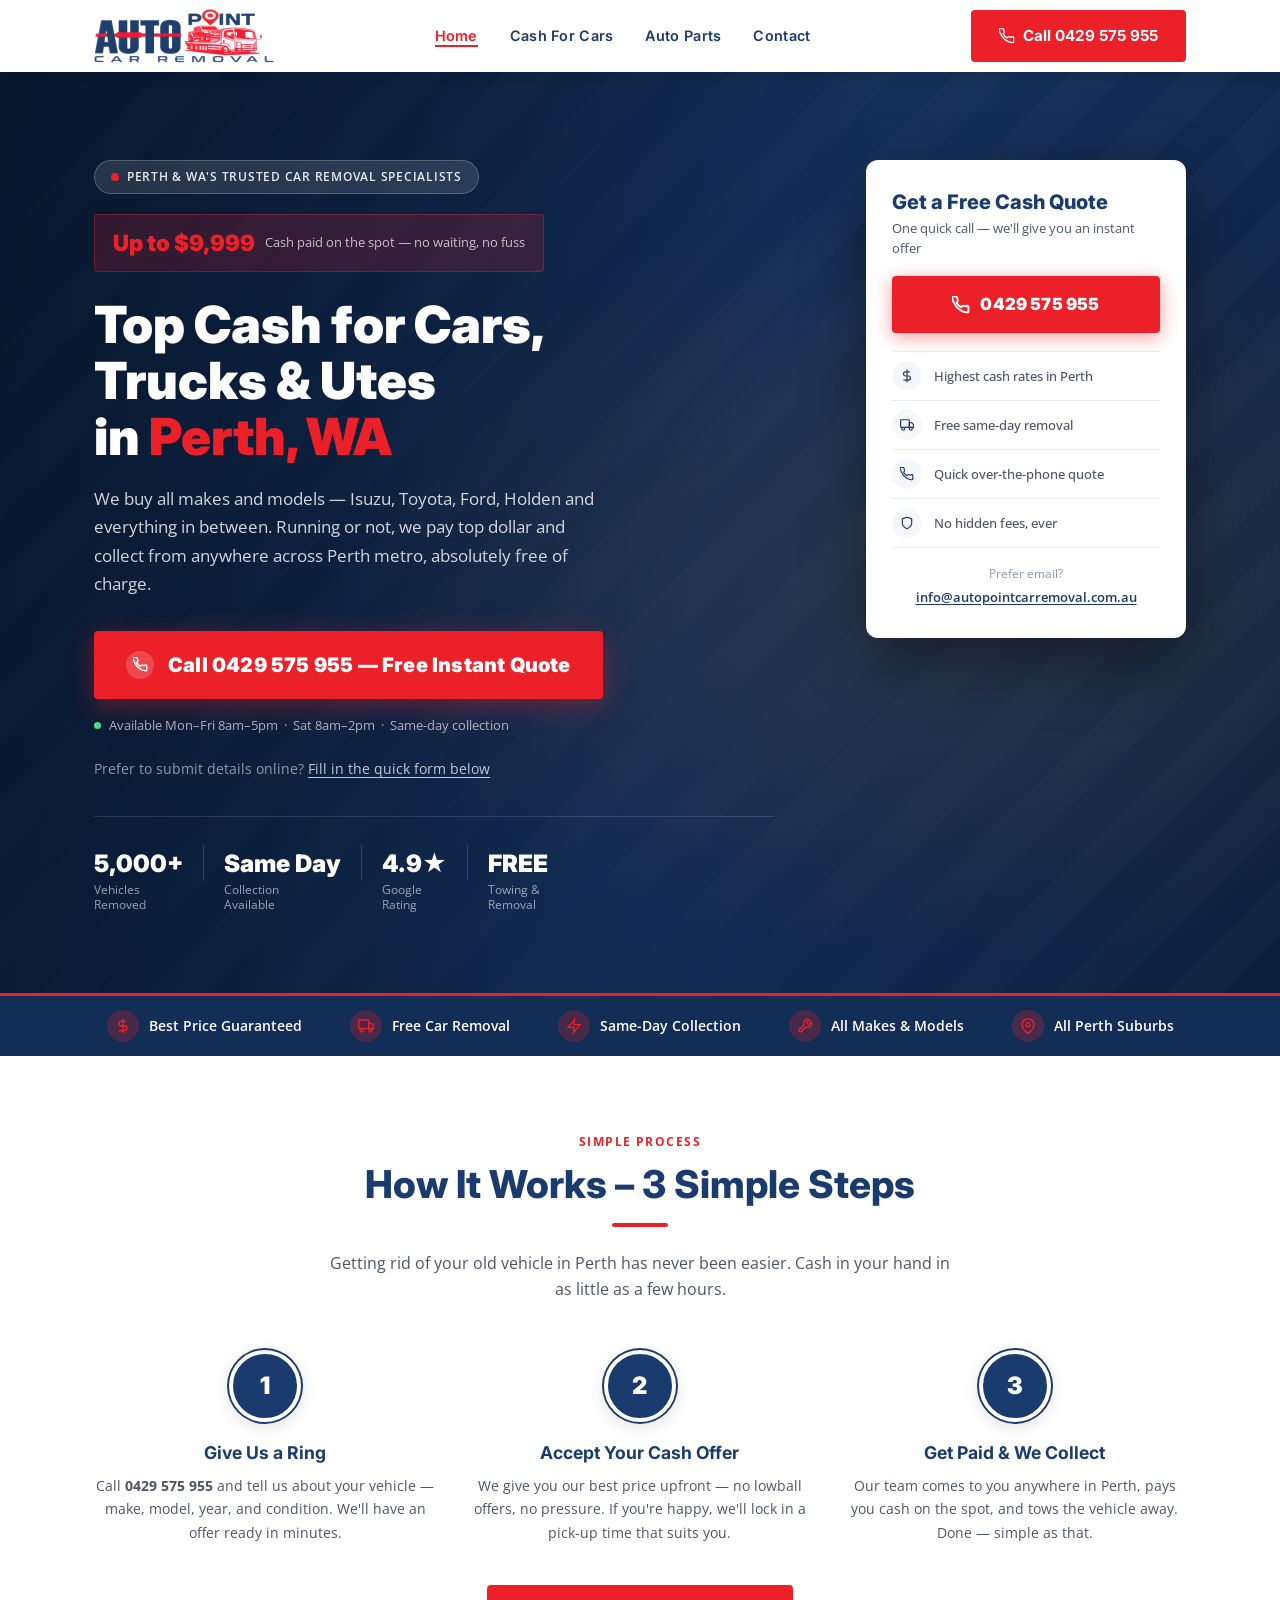
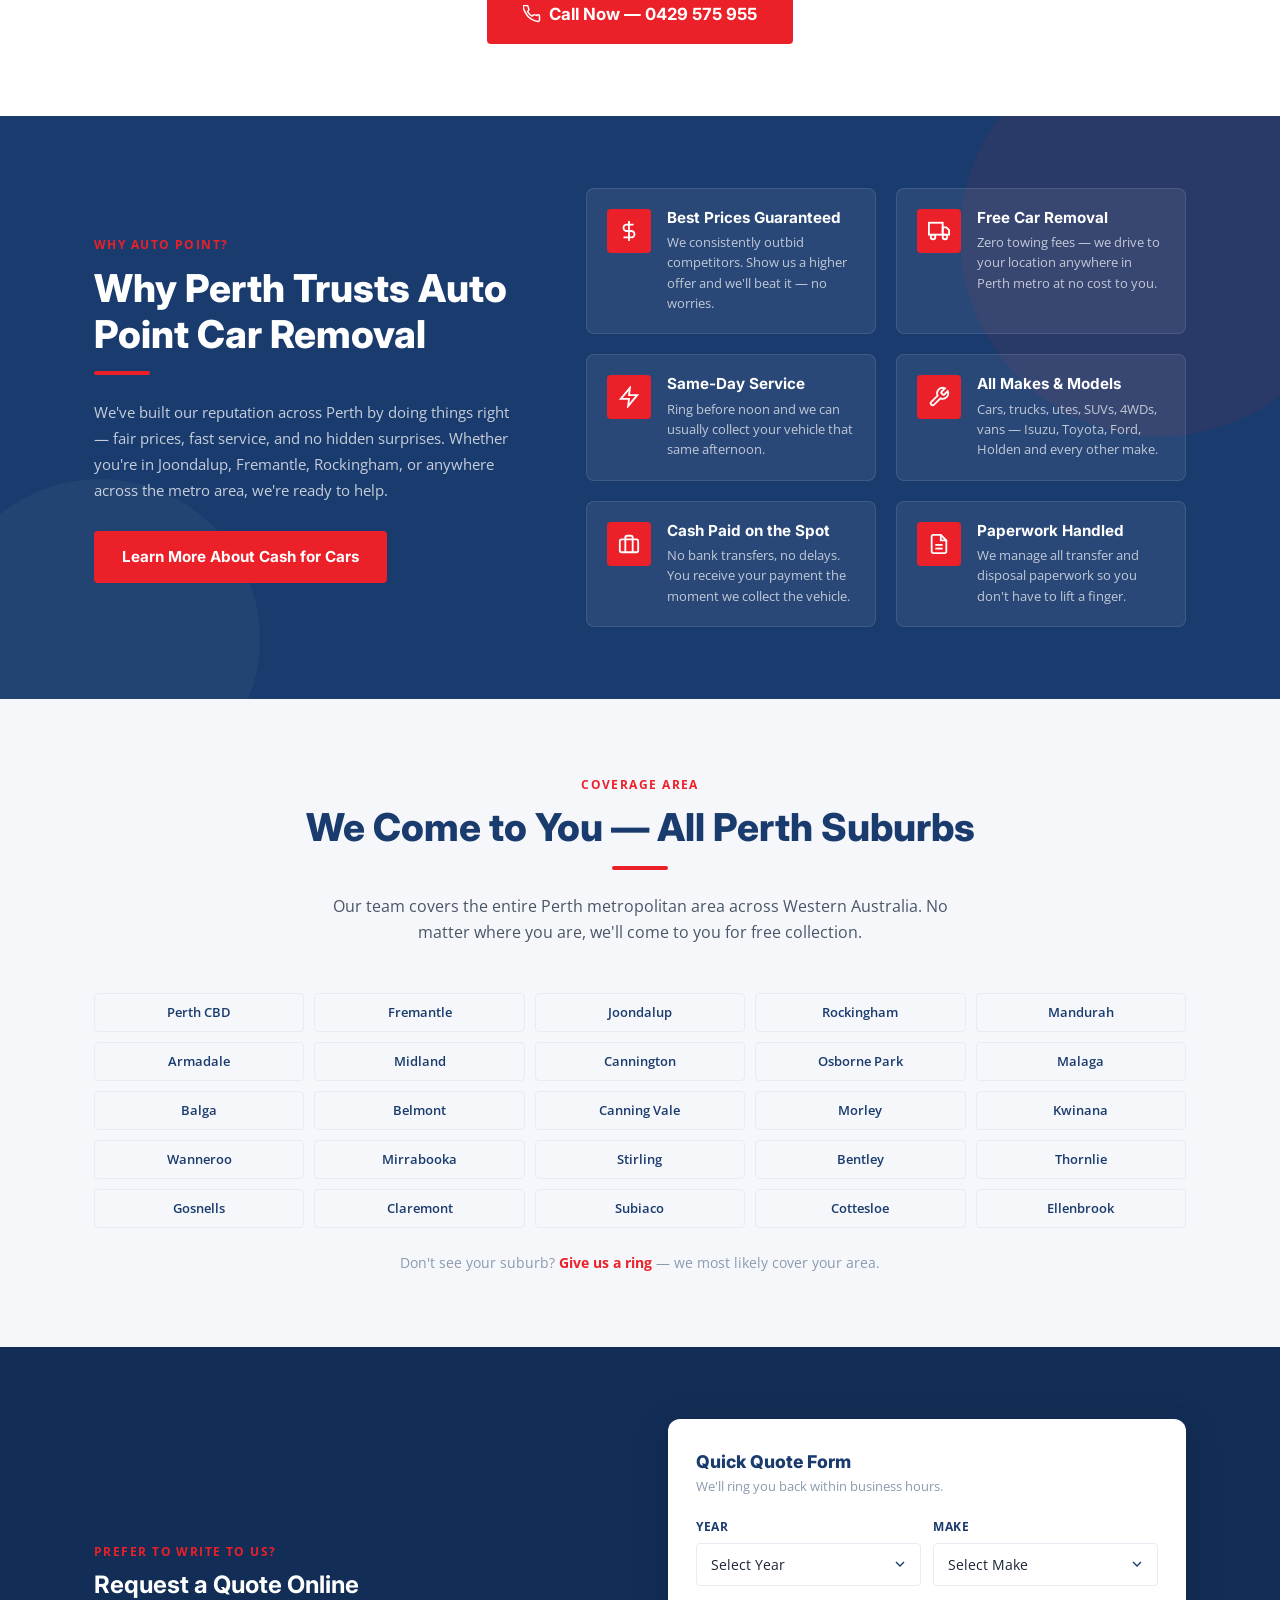
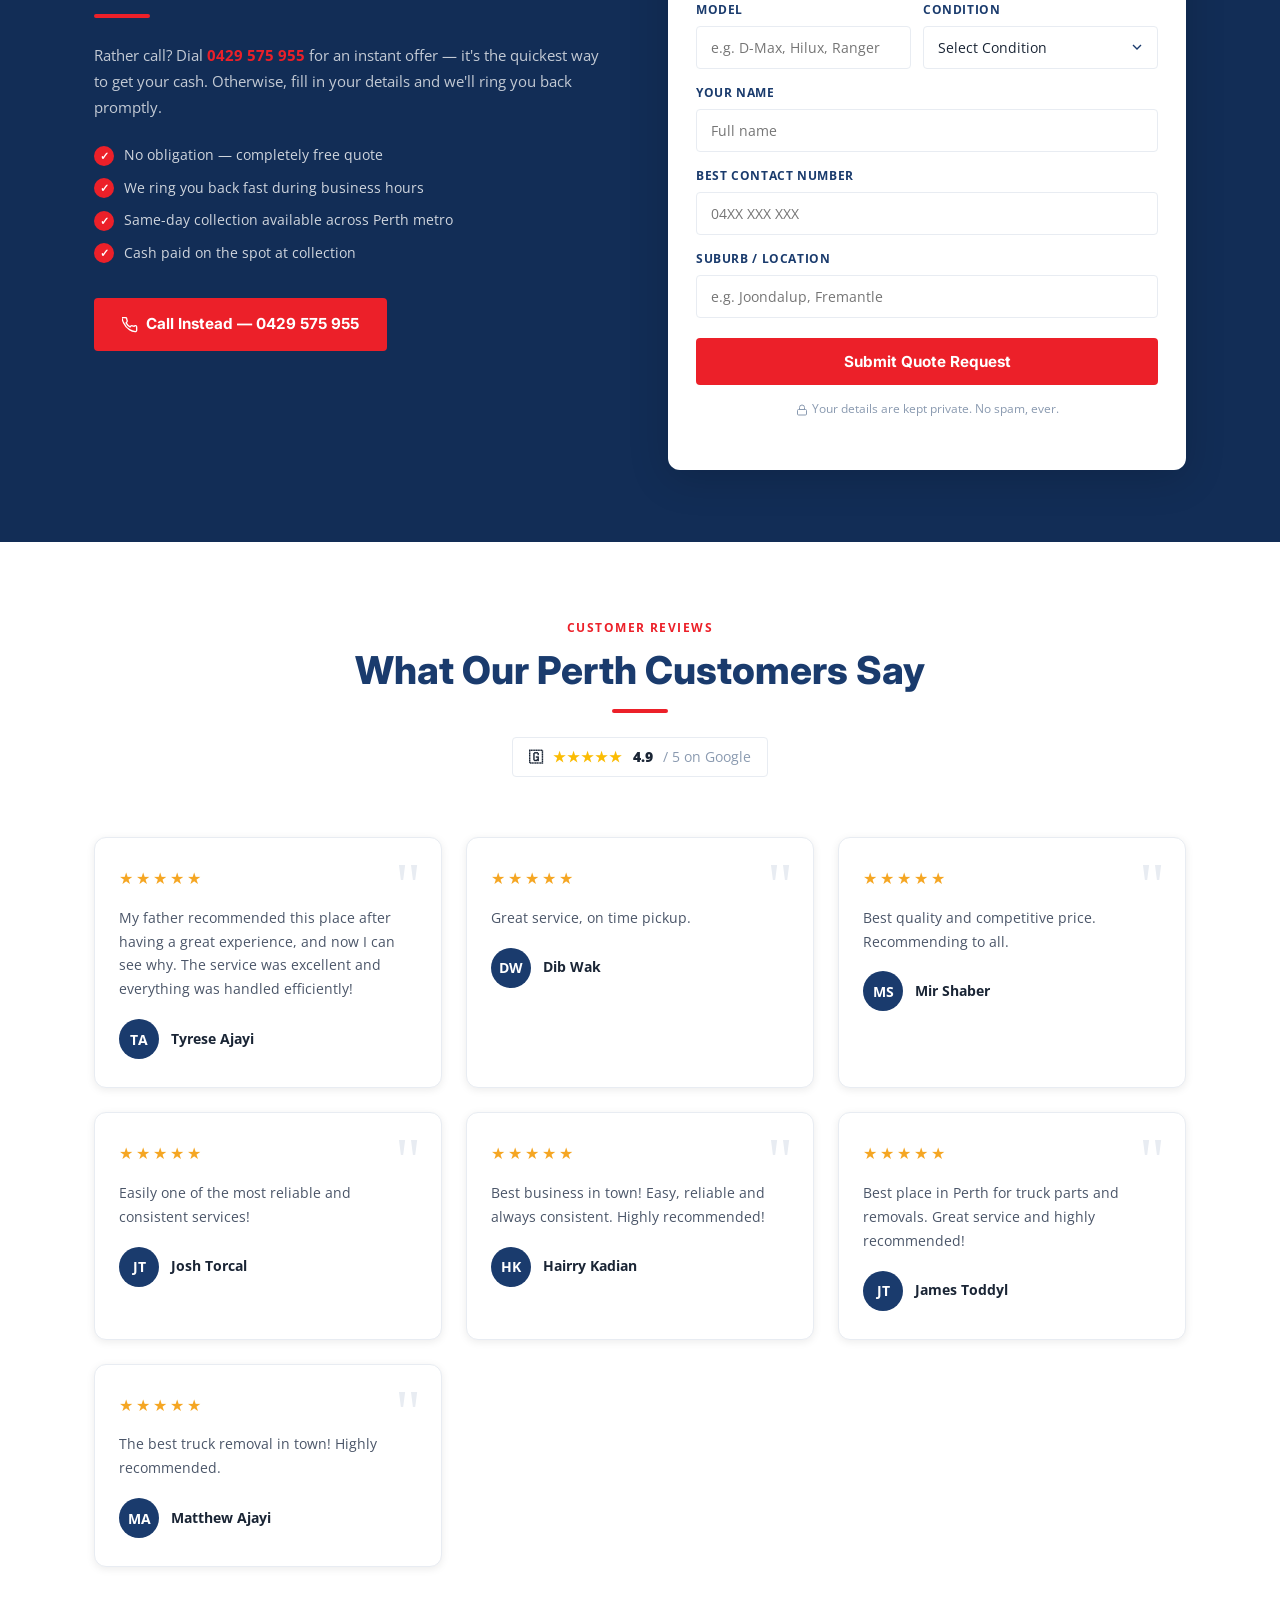
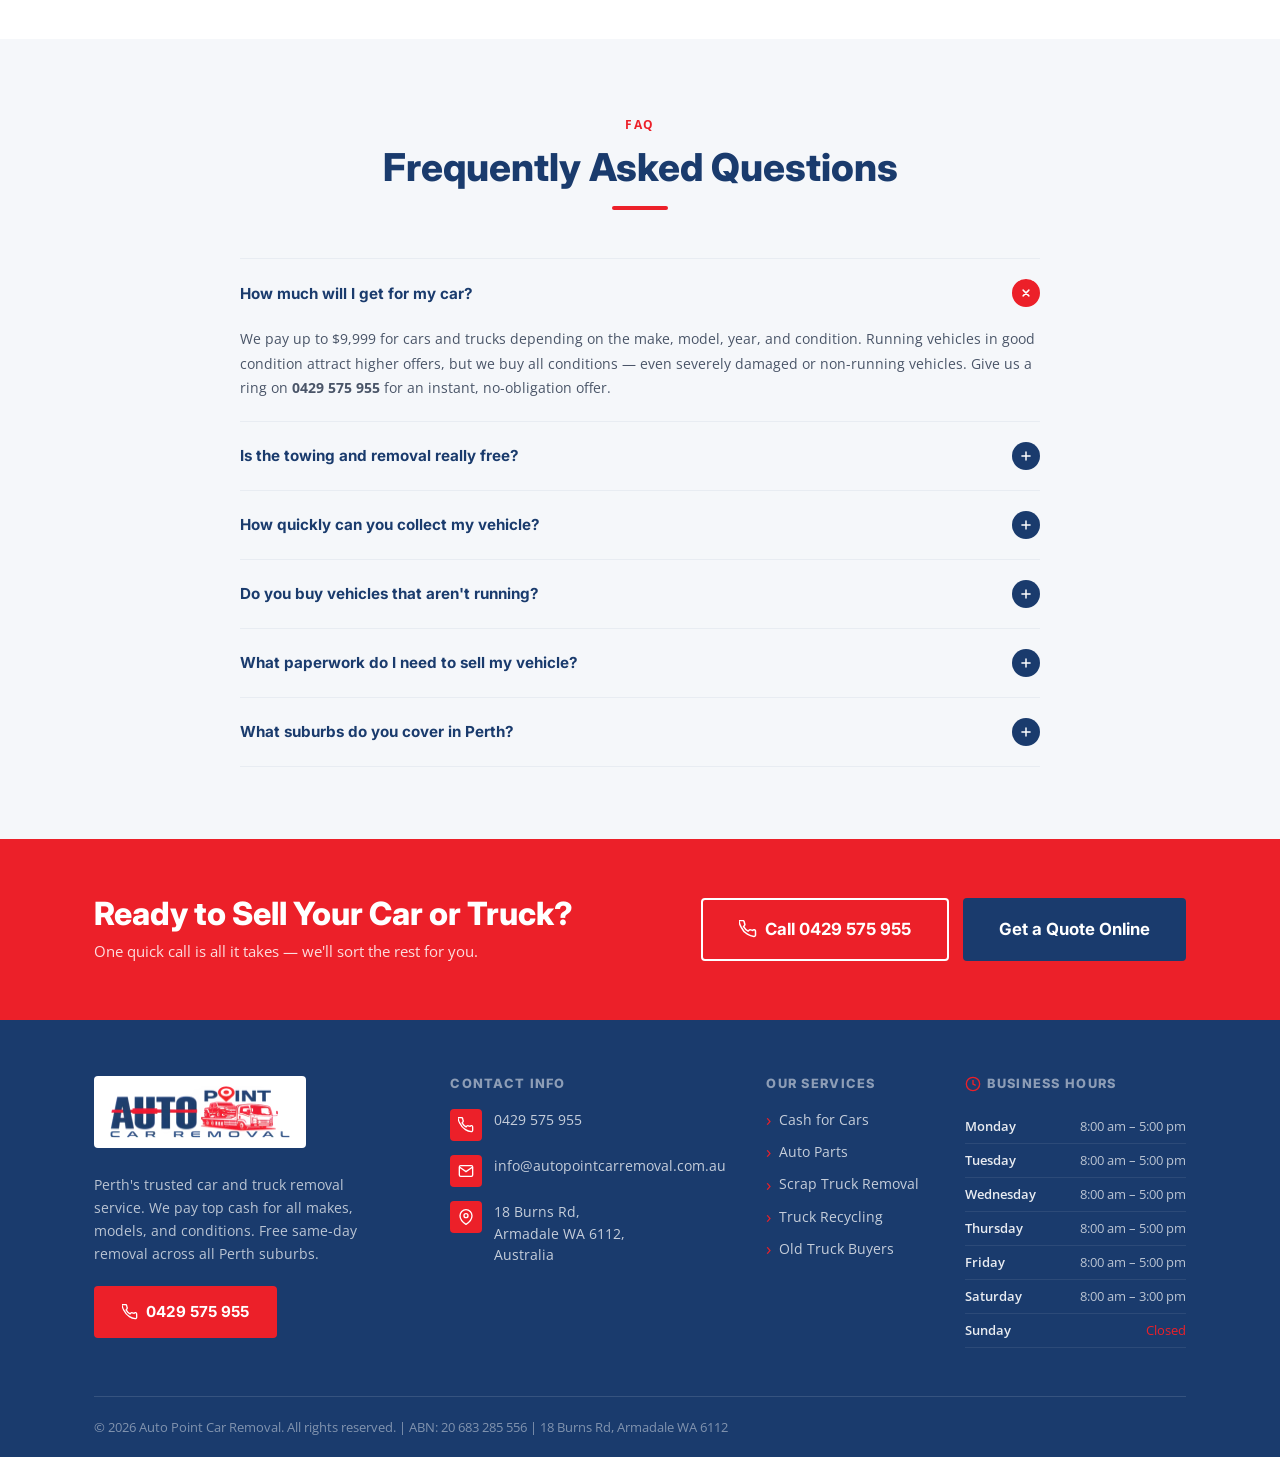
==== commit efb5890e: "Fix LCP: hero images as <img> tags, preconnect Unsplash, move GTM after meta - Convert all 4 hero CS" ====
--- a/index.html
+++ b/index.html
@@ -1,6 +1,8 @@
 <!DOCTYPE html>
 <html lang="en">
 <head>
+  <meta charset="UTF-8" />
+  <meta name="viewport" content="width=device-width, initial-scale=1.0" />
   <!-- Google Tag Manager -->
   <script>(function(w,d,s,l,i){w[l]=w[l]||[];w[l].push({'gtm.start':
   new Date().getTime(),event:'gtm.js'});var f=d.getElementsByTagName(s)[0],
@@ -8,14 +10,13 @@
   'https://www.googletagmanager.com/gtm.js?id='+i+dl;f.parentNode.insertBefore(j,f);
   })(window,document,'script','dataLayer','GTM-KBRS59FD');</script>
   <!-- End Google Tag Manager -->
-  <meta charset="UTF-8" />
-  <meta name="viewport" content="width=device-width, initial-scale=1.0" />
   <title>Auto Point Car Removal – Top Cash for Cars &amp; Trucks in Perth, WA</title>
   <meta name="description" content="Perth's #1 car removal service. Get top cash for your car, truck, ute or 4WD anywhere in Perth, WA. Free removal, same-day service, all makes and conditions accepted. Call 0429 575 955." />
   <meta name="keywords" content="cash for cars Perth, car removal Perth WA, sell my car Perth, scrap car removal Perth, Isuzu removal Perth, car wreckers Perth" />
   <link rel="canonical" href="https://autopointcarremoval.com.au/" />
   <link rel="preload" href="styles.css" as="style" onload="this.onload=null;this.rel='stylesheet'">
   <noscript><link rel="stylesheet" href="styles.css"></noscript>
+  <link rel="preconnect" href="https://images.unsplash.com" />
   <link rel="preconnect" href="https://fonts.googleapis.com" />
   <link rel="preconnect" href="https://fonts.gstatic.com" crossorigin />
   <link rel="preload" href="https://fonts.googleapis.com/css2?family=Inter:wght@400;700&family=Open+Sans:wght@400;700&display=swap" as="style" onload="this.onload=null;this.rel='stylesheet'">
@@ -45,25 +46,30 @@
       position: relative;
       overflow: hidden;
     }
-    /* Scrap/wrecking yard – crushed cars under Perth blue sky */
-    .home-hero::before {
-      content: '';
+    .home-hero .hero-bg {
       position: absolute;
       inset: 0;
-      background:
-        linear-gradient(to right, rgba(7,23,46,0.78) 0%, rgba(10,28,58,0.48) 55%, rgba(7,23,46,0.22) 100%),
-        url('https://images.unsplash.com/photo-1696145900186-2ce6077743d6?w=1200&q=75&auto=format&fm=webp') center 55% / cover no-repeat;
+      width: 100%; height: 100%;
+      object-fit: cover;
+      object-position: center 55%;
       z-index: 0;
+    }
+    .home-hero .hero-overlay {
+      position: absolute;
+      inset: 0;
+      background: linear-gradient(to right, rgba(7,23,46,0.78) 0%, rgba(10,28,58,0.48) 55%, rgba(7,23,46,0.22) 100%);
+      z-index: 1;
+      pointer-events: none;
     }
     /* Warm Perth golden-hour rim light */
     .home-hero .perth-glow {
       position: absolute;
       inset: 0;
       background: radial-gradient(ellipse 70% 60% at 75% 55%, rgba(220,140,40,0.12) 0%, transparent 70%);
-      z-index: 1;
+      z-index: 2;
       pointer-events: none;
     }
-    .home-hero .hero-inner { position: relative; z-index: 2; }
+    .home-hero .hero-inner { position: relative; z-index: 3; }
 
     /* ── Full-width hero layout (phone-first) ── */
     .hero-full { max-width: 680px; }
@@ -199,11 +205,6 @@
     }
     @media (max-width: 768px) {
       .hero-phone-primary { font-size: 1.05rem; padding: 16px 24px; }
-      .home-hero::before {
-        background:
-          linear-gradient(to right, rgba(7,23,46,0.78) 0%, rgba(10,28,58,0.48) 55%, rgba(7,23,46,0.22) 100%),
-          url('https://images.unsplash.com/photo-1696145900186-2ce6077743d6?w=640&q=75&auto=format&fm=webp') center 55% / cover no-repeat;
-      }
     }
   </style>
 </head>
@@ -249,6 +250,17 @@
      HERO – Phone-First, Perth / Isuzu imagery
 ═══════════════════════════════════════════ -->
 <section class="hero home-hero" aria-label="Hero – Top Cash for Cars in Perth">
+  <img class="hero-bg"
+       src="https://images.unsplash.com/photo-1696145900186-2ce6077743d6?w=1200&q=75&auto=format&fm=webp"
+       srcset="https://images.unsplash.com/photo-1696145900186-2ce6077743d6?w=640&q=75&auto=format&fm=webp 640w,
+               https://images.unsplash.com/photo-1696145900186-2ce6077743d6?w=1200&q=75&auto=format&fm=webp 1200w"
+       sizes="100vw"
+       fetchpriority="high"
+       decoding="sync"
+       width="1200" height="675"
+       alt=""
+       aria-hidden="true">
+  <div class="hero-overlay"></div>
   <div class="perth-glow"></div>
   <div class="container">
     <div class="hero-inner" style="padding: 88px 0 80px;">
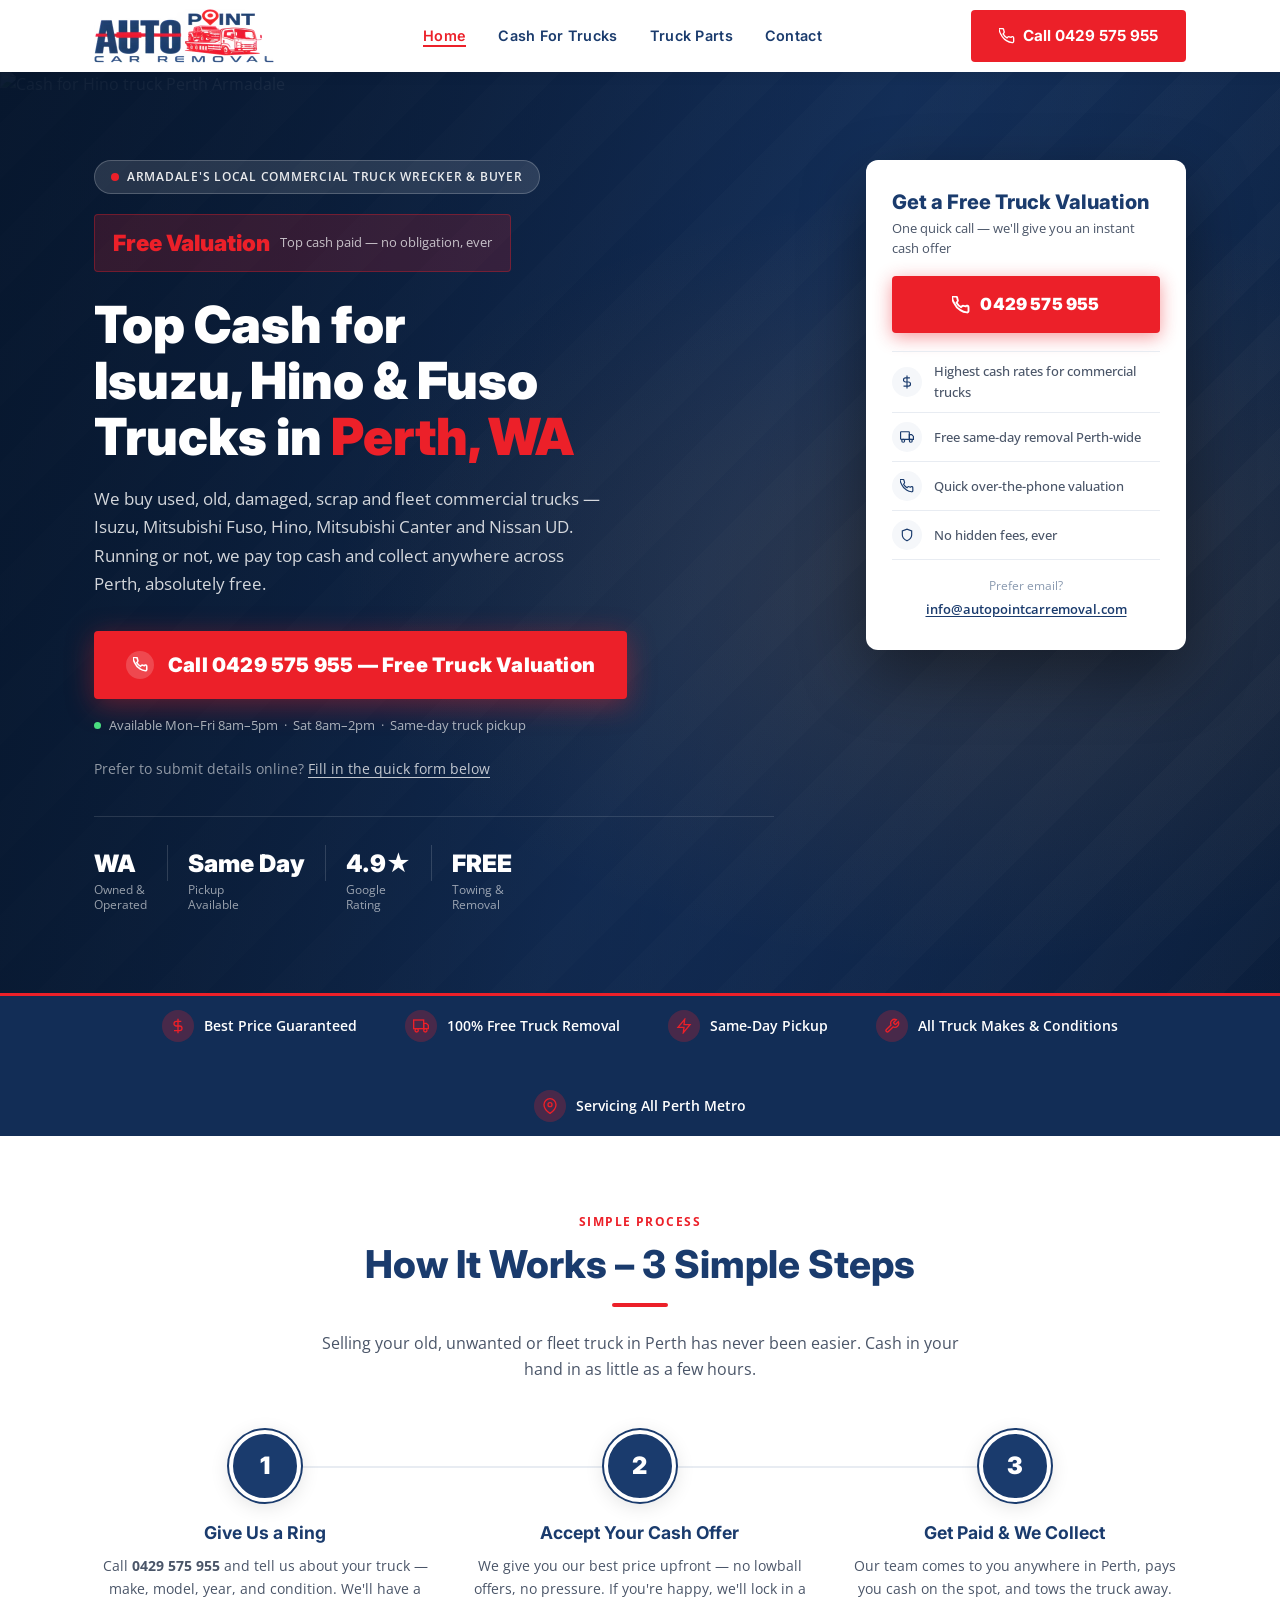
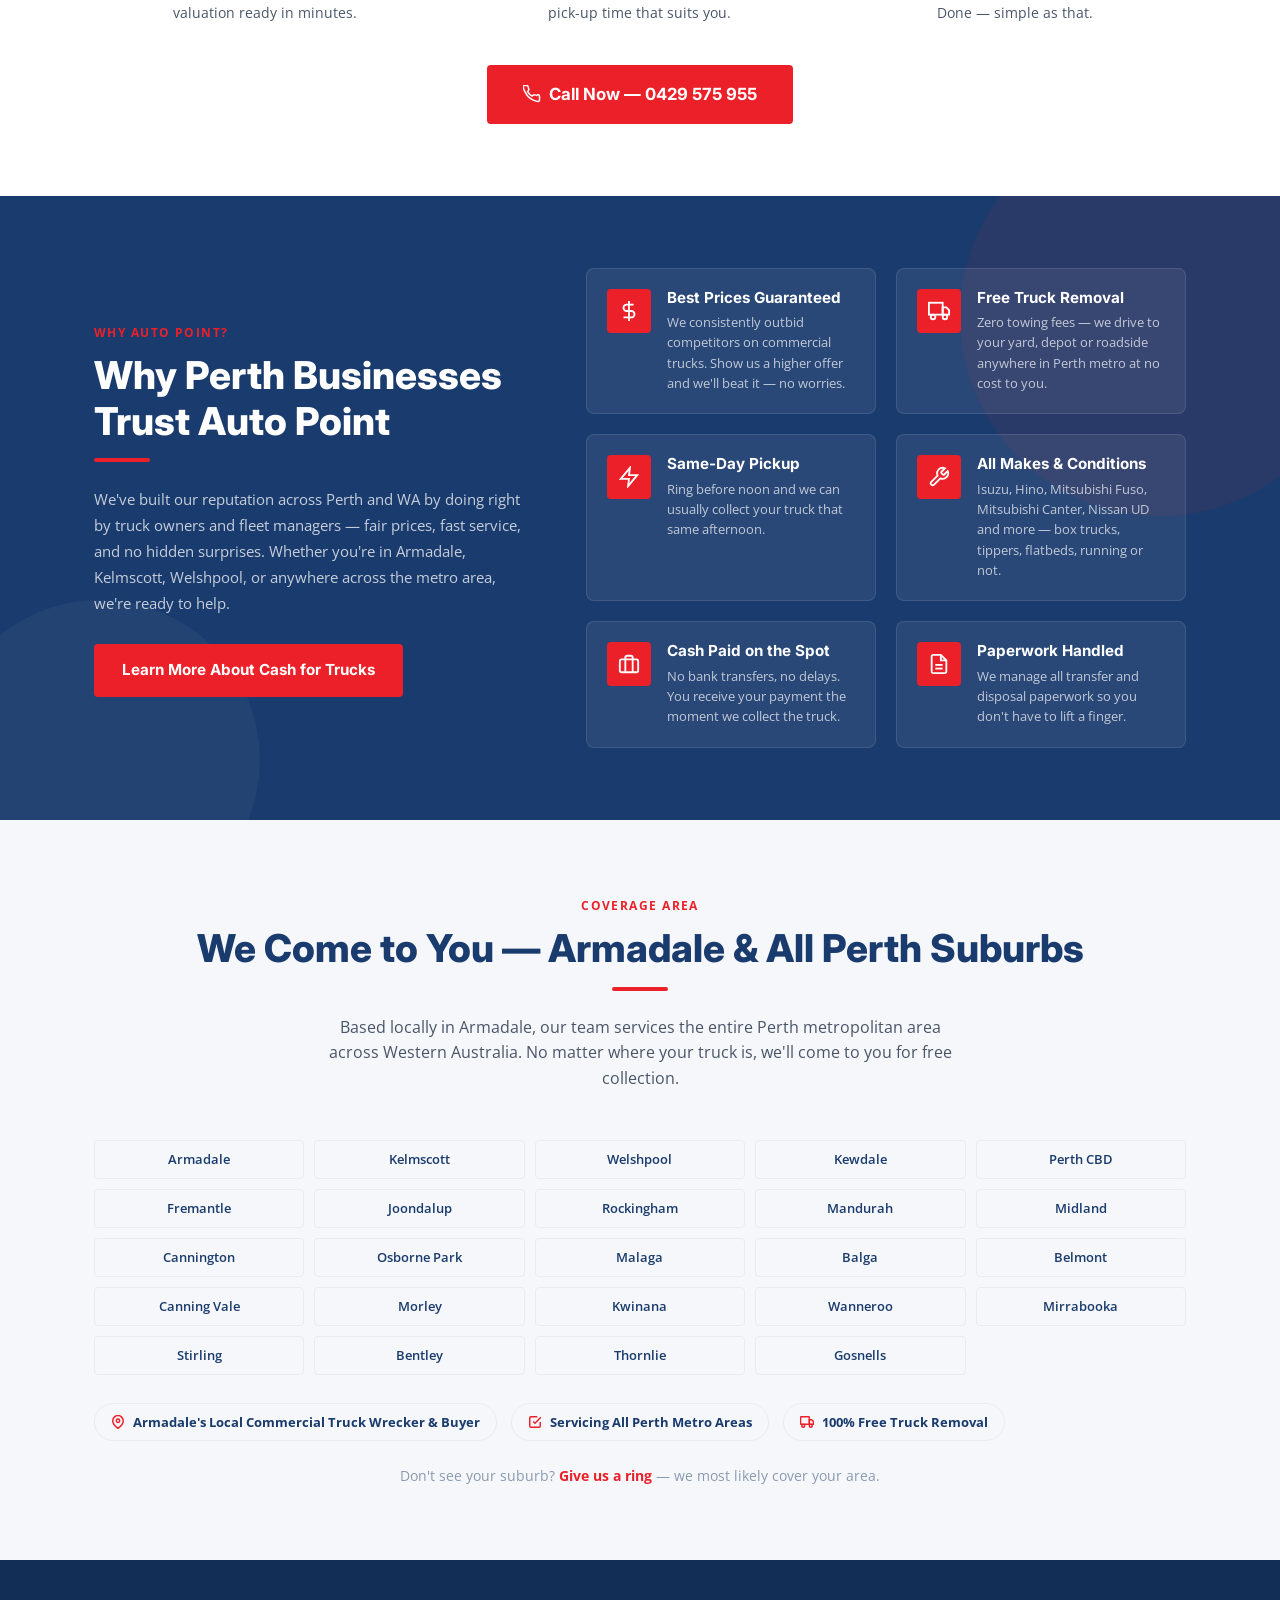
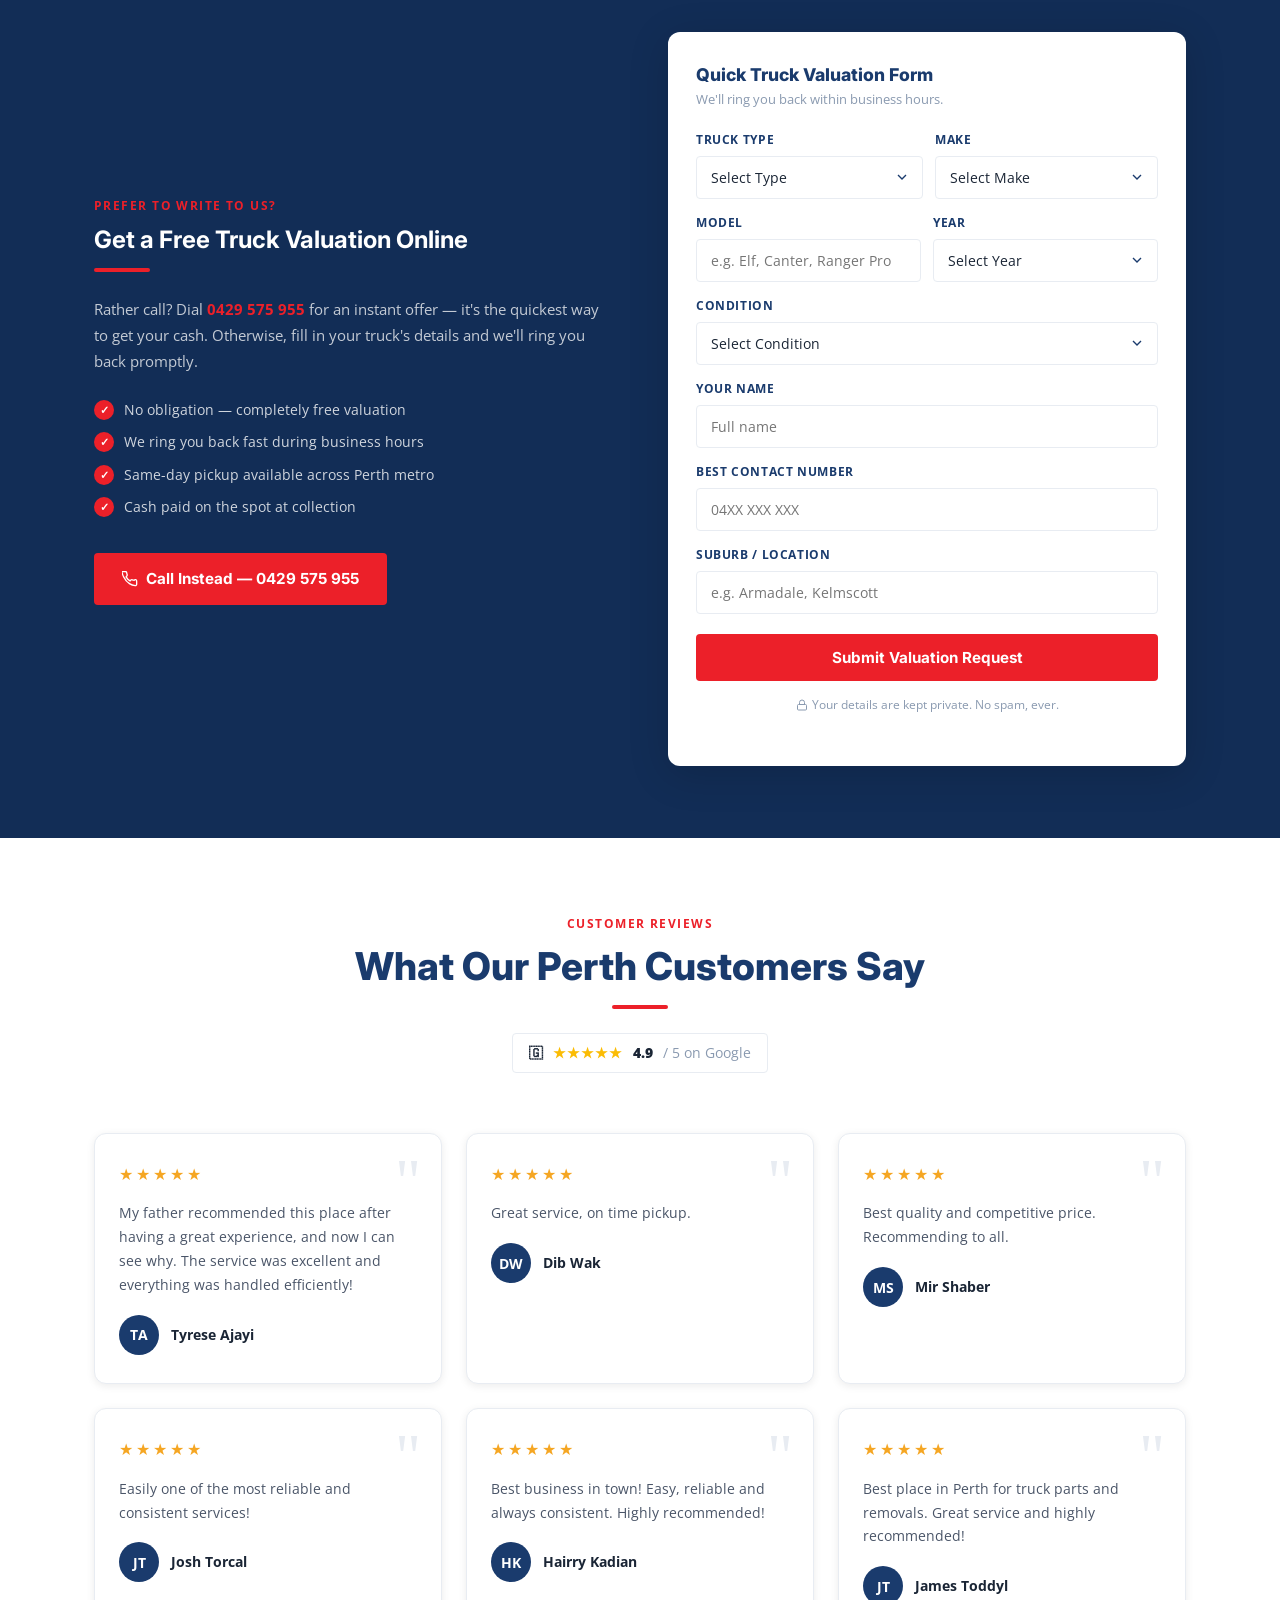
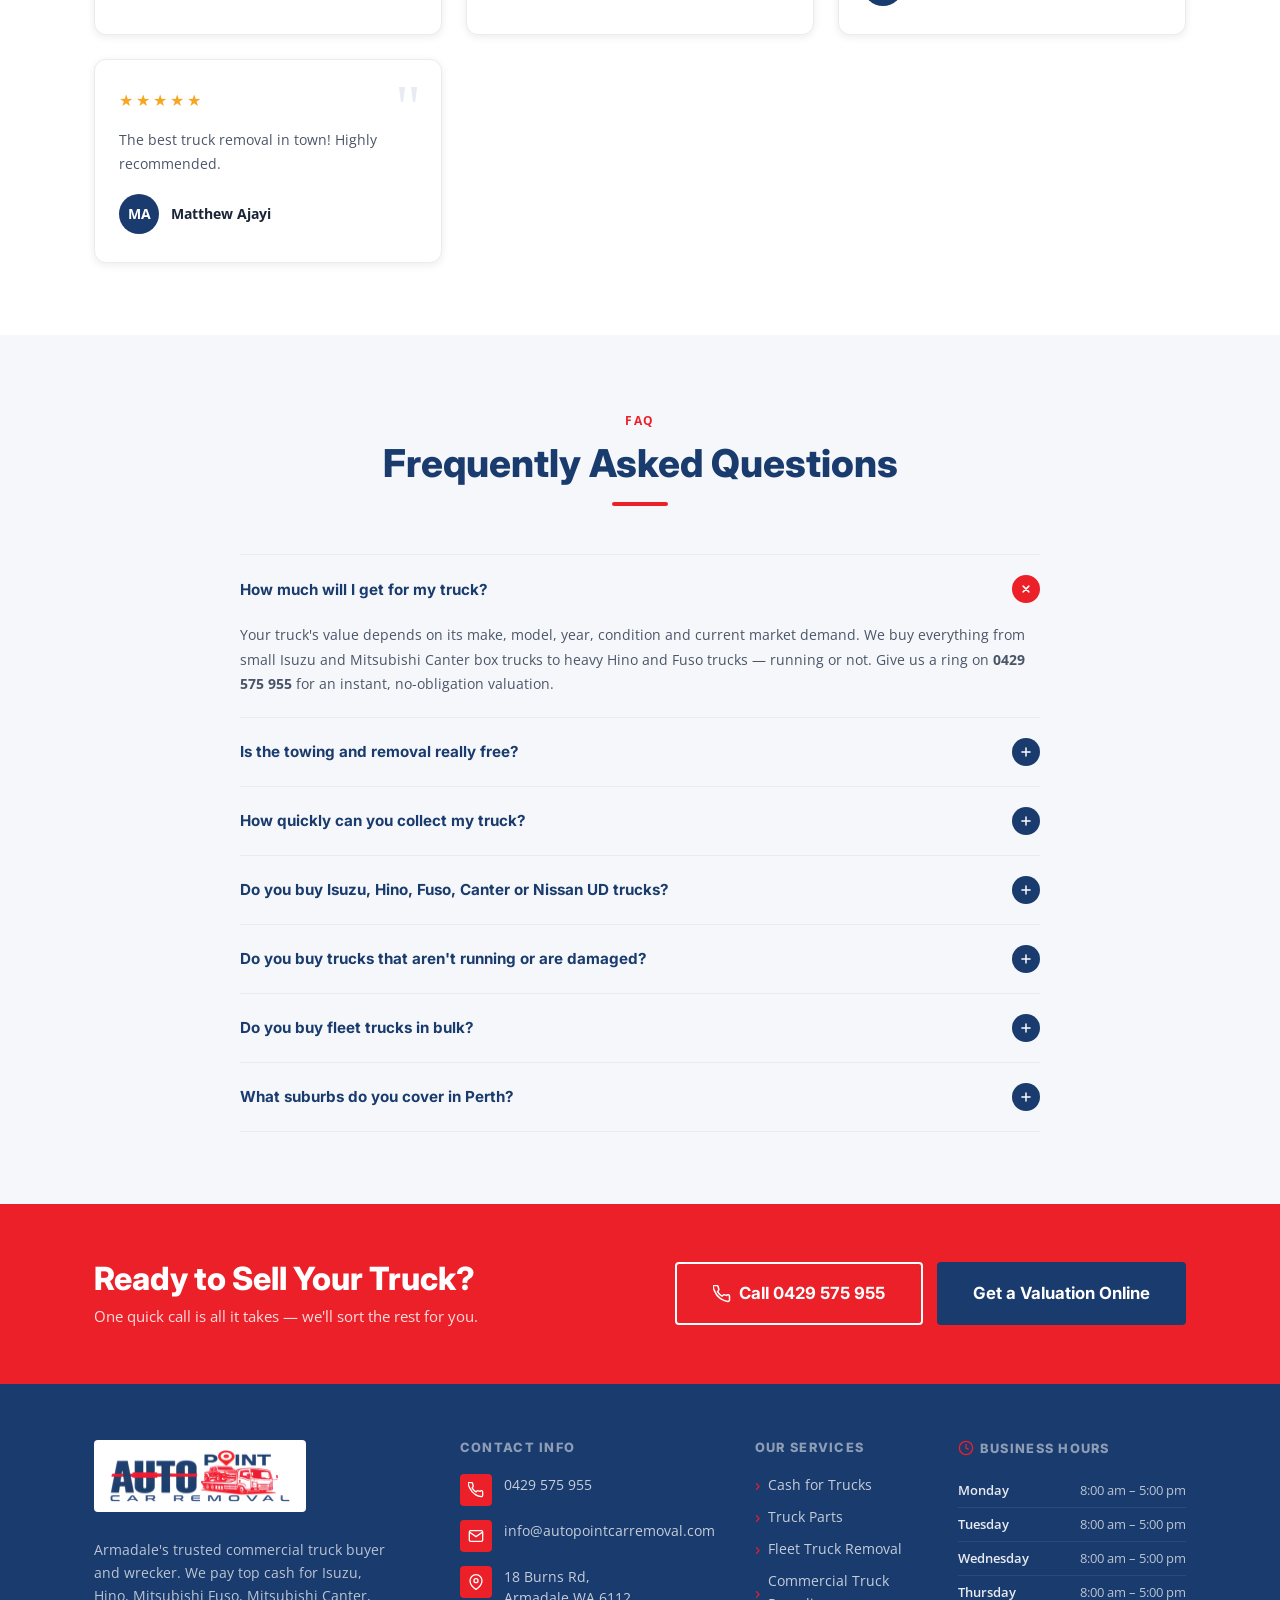
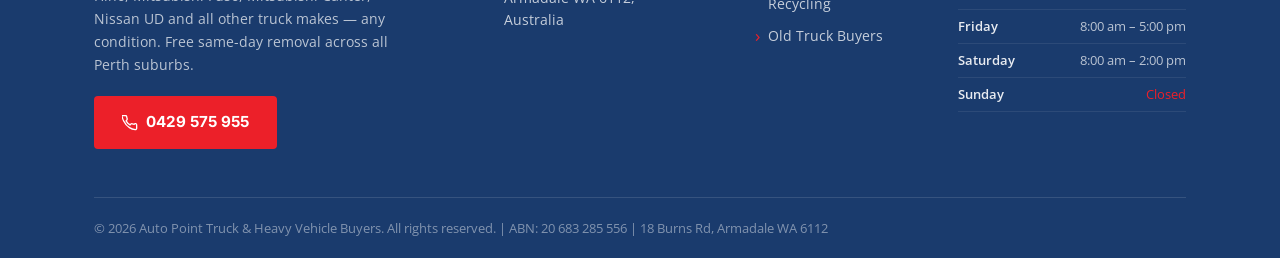
==== commit b42c5bc5: "Pivot site from Cash for Cars to Cash for Commercial Trucks Rebuilds all four pages (home, cash-for-" ====
--- a/index.html
+++ b/index.html
@@ -10,10 +10,10 @@
   'https://www.googletagmanager.com/gtm.js?id='+i+dl;f.parentNode.insertBefore(j,f);
   })(window,document,'script','dataLayer','GTM-KBRS59FD');</script>
   <!-- End Google Tag Manager -->
-  <title>Auto Point Car Removal – Top Cash for Cars &amp; Trucks in Perth, WA</title>
-  <meta name="description" content="Perth's #1 car removal service. Get top cash for your car, truck, ute or 4WD anywhere in Perth, WA. Free removal, same-day service, all makes and conditions accepted. Call 0429 575 955." />
-  <meta name="keywords" content="cash for cars Perth, car removal Perth WA, sell my car Perth, scrap car removal Perth, Isuzu removal Perth, car wreckers Perth" />
-  <link rel="canonical" href="https://autopointcarremoval.com.au/" />
+  <title>Cash for Trucks Perth WA – Top Cash for Commercial Trucks | Auto Point</title>
+  <meta name="description" content="Armadale's local commercial truck buyer. Top cash paid for Isuzu, Hino, Mitsubishi Fuso, Mitsubishi Canter &amp; Nissan UD trucks. Free removal, instant quotes, same-day pickup across Perth. Call 0429 575 955." />
+  <meta name="keywords" content="cash for trucks Perth, sell my truck for cash, truck buyers Perth, sell Isuzu truck, sell Hino truck, sell Mitsubishi Canter, sell Fuso truck, sell Nissan UD truck, fleet truck buyers Perth, commercial truck removal Perth, sell big truck Perth, Armadale truck buyer" />
+  <link rel="canonical" href="https://autopointcarremoval.com/" />
   <link rel="preload" href="styles.css" as="style" onload="this.onload=null;this.rel='stylesheet'">
   <noscript><link rel="stylesheet" href="styles.css"></noscript>
   <link rel="preconnect" href="https://images.unsplash.com" />
@@ -21,21 +21,37 @@
   <link rel="preconnect" href="https://fonts.gstatic.com" crossorigin />
   <link rel="preload" href="https://fonts.googleapis.com/css2?family=Inter:wght@400;700&family=Open+Sans:wght@400;700&display=swap" as="style" onload="this.onload=null;this.rel='stylesheet'">
   <noscript><link rel="stylesheet" href="https://fonts.googleapis.com/css2?family=Inter:wght@400;700&family=Open+Sans:wght@400;700&display=swap"></noscript>
-  <link rel="preload" as="image" href="https://images.unsplash.com/photo-1696145900186-2ce6077743d6?w=1200&q=75&auto=format&fm=webp" fetchpriority="high" imagesrcset="https://images.unsplash.com/photo-1696145900186-2ce6077743d6?w=640&q=75&auto=format&fm=webp 640w, https://images.unsplash.com/photo-1696145900186-2ce6077743d6?w=1200&q=75&auto=format&fm=webp 1200w" imagesizes="100vw">
+  <link rel="preload" as="image" href="https://images.unsplash.com/photo-1776521898559-5e0dff64171e?w=1200&q=75&auto=format&fm=webp" fetchpriority="high" imagesrcset="https://images.unsplash.com/photo-1776521898559-5e0dff64171e?w=640&q=75&auto=format&fm=webp 640w, https://images.unsplash.com/photo-1776521898559-5e0dff64171e?w=1200&q=75&auto=format&fm=webp 1200w" imagesizes="100vw">
 
   <!-- Structured Data – Local Business -->
   <script type="application/ld+json">
   {
     "@context": "https://schema.org",
-    "@type": "AutoDealer",
-    "name": "Auto Point Car Removal",
-    "telephone": "0429575955",
-    "email": "info@autopointcarremoval.com.au",
-    "address": { "@type": "PostalAddress", "addressLocality": "Perth", "addressRegion": "WA", "addressCountry": "AU" },
-    "url": "https://autopointcarremoval.com.au/",
+    "@type": ["AutomotiveBusiness", "LocalBusiness"],
+    "name": "Auto Point Truck & Heavy Vehicle Buyers",
+    "image": "https://autopointcarremoval.com/brand_asset/logo.png",
+    "telephone": "+61429575955",
+    "email": "info@autopointcarremoval.com",
+    "address": {
+      "@type": "PostalAddress",
+      "streetAddress": "18 Burns Rd",
+      "addressLocality": "Armadale",
+      "addressRegion": "WA",
+      "postalCode": "6112",
+      "addressCountry": "AU"
+    },
+    "geo": { "@type": "GeoCoordinates", "latitude": -32.1499, "longitude": 116.0182 },
+    "hasMap": "https://g.page/r/CS8F6n2y1MIREBM",
+    "url": "https://autopointcarremoval.com/",
     "openingHours": ["Mo-Fr 08:00-17:00", "Sa 08:00-14:00"],
     "priceRange": "$$",
-    "description": "Perth's trusted car removal and used auto parts specialist. Top cash paid for all makes and models across the Perth metro area."
+    "areaServed": [
+      "Armadale", "Kelmscott", "Welshpool", "Kewdale", "Rockingham", "Malaga",
+      "Perth CBD", "Fremantle", "Joondalup", "Mandurah", "Midland", "Cannington",
+      "Osborne Park", "Belmont", "Canning Vale", "Morley", "Kwinana", "Wanneroo",
+      "Gosnells", "Thornlie", "Bentley", "Stirling", "Mirrabooka"
+    ],
+    "description": "Armadale's local commercial truck wrecker and buyer. Top cash paid for Isuzu, Hino, Mitsubishi Fuso, Mitsubishi Canter and Nissan UD trucks across Perth, WA. Free truck removal, instant quotes, same-day pickup."
   }
   </script>
 
@@ -51,13 +67,13 @@
       inset: 0;
       width: 100%; height: 100%;
       object-fit: cover;
-      object-position: center 55%;
+      object-position: center 30%;
       z-index: 0;
     }
     .home-hero .hero-overlay {
       position: absolute;
       inset: 0;
-      background: linear-gradient(to right, rgba(7,23,46,0.78) 0%, rgba(10,28,58,0.48) 55%, rgba(7,23,46,0.22) 100%);
+      background: linear-gradient(to right, rgba(7,23,46,0.80) 0%, rgba(10,28,58,0.50) 55%, rgba(7,23,46,0.24) 100%);
       z-index: 1;
       pointer-events: none;
     }
@@ -65,7 +81,7 @@
     .home-hero .perth-glow {
       position: absolute;
       inset: 0;
-      background: radial-gradient(ellipse 70% 60% at 75% 55%, rgba(220,140,40,0.12) 0%, transparent 70%);
+      background: radial-gradient(ellipse 70% 60% at 75% 55%, rgba(220,140,40,0.14) 0%, transparent 70%);
       z-index: 2;
       pointer-events: none;
     }
@@ -125,7 +141,7 @@
       50%       { opacity: 0.4; }
     }
 
-    /* ── Price badge ── */
+    /* ── Price / valuation badge ── */
     .price-highlight {
       display: inline-flex;
       align-items: center;
@@ -199,6 +215,18 @@
     }
     .google-stars { color: #fbbc04; letter-spacing: 1px; }
 
+    /* ── Trust badges strip ── */
+    .badge-strip {
+      display: flex; flex-wrap: wrap; gap: 14px; margin-top: 28px;
+    }
+    .trust-badge {
+      display: flex; align-items: center; gap: 8px;
+      background: var(--off-white); border: 1px solid var(--light-grey);
+      border-radius: 100px; padding: 8px 16px;
+      font-size: 0.8rem; font-weight: 700; color: var(--blue);
+    }
+    .trust-badge svg { color: var(--red); flex-shrink: 0; }
+
     @media (max-width: 1024px) {
       .why-inner   { grid-template-columns: 1fr; gap: 40px; }
       .quote-layout { grid-template-columns: 1fr; gap: 36px; }
@@ -220,17 +248,17 @@
 <nav class="nav">
   <div class="container">
     <div class="nav-inner">
-      <a href="index.html" class="nav-logo" aria-label="Auto Point Car Removal – Home">
+      <a href="index.html" class="nav-logo" aria-label="Auto Point Truck & Heavy Vehicle Buyers – Home">
         <picture>
           <source srcset="brand_asset/logo.webp" type="image/webp">
-          <img src="brand_asset/logo.png" alt="Auto Point Car Removal Perth" width="180" height="54">
+          <img src="brand_asset/logo.png" alt="Auto Point – Cash for Trucks Perth, Armadale WA" width="180" height="54">
         </picture>
       </a>
 
       <ul class="nav-links" id="navLinks">
         <li><a href="index.html" class="active">Home</a></li>
-        <li><a href="cash-for-cars.html">Cash For Cars</a></li>
-        <li><a href="auto-parts.html">Auto Parts</a></li>
+        <li><a href="cash-for-trucks.html">Cash For Trucks</a></li>
+        <li><a href="truck-parts.html">Truck Parts</a></li>
         <li><a href="contact.html">Contact</a></li>
       </ul>
 
@@ -247,18 +275,18 @@
 </nav>
 
 <!-- ═══════════════════════════════════════════
-     HERO – Phone-First, Perth / Isuzu imagery
-═══════════════════════════════════════════ -->
-<section class="hero home-hero" aria-label="Hero – Top Cash for Cars in Perth">
+     HERO – Phone-First, Perth commercial truck imagery
+═══════════════════════════════════════════ -->
+<section class="hero home-hero" aria-label="Hero – Top Cash for Commercial Trucks in Perth">
   <img class="hero-bg"
-       src="https://images.unsplash.com/photo-1696145900186-2ce6077743d6?w=1200&q=75&auto=format&fm=webp"
-       srcset="https://images.unsplash.com/photo-1696145900186-2ce6077743d6?w=640&q=75&auto=format&fm=webp 640w,
-               https://images.unsplash.com/photo-1696145900186-2ce6077743d6?w=1200&q=75&auto=format&fm=webp 1200w"
+       src="https://images.unsplash.com/photo-1776521898559-5e0dff64171e?w=1200&q=75&auto=format&fm=webp"
+       srcset="https://images.unsplash.com/photo-1776521898559-5e0dff64171e?w=640&q=75&auto=format&fm=webp 640w,
+               https://images.unsplash.com/photo-1776521898559-5e0dff64171e?w=1200&q=75&auto=format&fm=webp 1200w"
        sizes="100vw"
        fetchpriority="high"
        decoding="sync"
        width="1200" height="675"
-       alt=""
+       alt="Cash for Hino truck Perth Armadale"
        aria-hidden="true">
   <div class="hero-overlay"></div>
   <div class="perth-glow"></div>
@@ -267,32 +295,32 @@
       <div class="hero-two-col">
       <div class="hero-full">
 
-        <div class="hero-badge">Perth &amp; WA's Trusted Car Removal Specialists</div>
+        <div class="hero-badge">Armadale's Local Commercial Truck Wrecker &amp; Buyer</div>
 
         <div class="price-highlight">
-          <span class="price-tag">Up to $9,999</span>
-          <span class="price-label">Cash paid on the spot — no waiting, no fuss</span>
-        </div>
-
-        <h1>Top Cash for Cars,<br />Trucks &amp; Utes<br />in <span>Perth, WA</span></h1>
+          <span class="price-tag">Free Valuation</span>
+          <span class="price-label">Top cash paid — no obligation, ever</span>
+        </div>
+
+        <h1>Top Cash for<br />Isuzu, Hino &amp; Fuso<br />Trucks in <span>Perth, WA</span></h1>
 
         <p class="hero-sub">
-          We buy all makes and models — Isuzu, Toyota, Ford, Holden and everything in between.
-          Running or not, we pay top dollar and collect from anywhere across Perth metro,
-          absolutely free of charge.
+          We buy used, old, damaged, scrap and fleet commercial trucks — Isuzu, Mitsubishi Fuso,
+          Hino, Mitsubishi Canter and Nissan UD. Running or not, we pay top cash and collect
+          anywhere across Perth, absolutely free.
         </p>
 
         <!-- PRIMARY CTA: Phone -->
-        <a href="tel:0429575955" class="hero-phone-primary" aria-label="Call Auto Point Car Removal on 0429 575 955">
+        <a href="tel:0429575955" class="hero-phone-primary" aria-label="Call Auto Point on 0429 575 955 for a free truck valuation">
           <span class="ph-icon">
             <svg fill="none" stroke="currentColor" stroke-width="2.5" viewBox="0 0 24 24" aria-hidden="true"><path d="M22 16.92v3a2 2 0 01-2.18 2 19.79 19.79 0 01-8.63-3.07A19.5 19.5 0 013.07 9.81a19.79 19.79 0 01-3.07-8.68A2 2 0 012 .82h3a2 2 0 012 1.72 12.84 12.84 0 00.7 2.81 2 2 0 01-.45 2.11L6.09 8.91a16 16 0 006 6l1.27-1.27a2 2 0 012.11-.45 12.84 12.84 0 002.81.7A2 2 0 0122 15h-.08z"/></svg>
           </span>
-          Call 0429 575 955 — Free Instant Quote
+          Call 0429 575 955 — Free Truck Valuation
         </a>
 
         <div class="hero-availability">
           <span class="dot"></span>
-          Available Mon–Fri 8am–5pm &nbsp;·&nbsp; Sat 8am–2pm &nbsp;·&nbsp; Same-day collection
+          Available Mon–Fri 8am–5pm &nbsp;·&nbsp; Sat 8am–2pm &nbsp;·&nbsp; Same-day truck pickup
         </div>
 
         <!-- Secondary action -->
@@ -304,15 +332,15 @@
         <div class="stat-pills">
           <div class="stat-pill">
             <div>
-              <div class="stat-num">5,000+</div>
-              <div class="stat-text">Vehicles<br />Removed</div>
+              <div class="stat-num">WA</div>
+              <div class="stat-text">Owned &amp;<br />Operated</div>
             </div>
           </div>
           <div class="stat-divider"></div>
           <div class="stat-pill">
             <div>
               <div class="stat-num">Same Day</div>
-              <div class="stat-text">Collection<br />Available</div>
+              <div class="stat-text">Pickup<br />Available</div>
             </div>
           </div>
           <div class="stat-divider"></div>
@@ -335,10 +363,10 @@
 
       <!-- ── Right-side Phone CTA Card ── -->
       <div class="hero-cta-card">
-        <h3 class="hcc-title">Get a Free Cash Quote</h3>
-        <p class="hcc-sub">One quick call — we'll give you an instant offer</p>
-
-        <a href="tel:0429575955" class="hcc-phone-btn" aria-label="Call Auto Point Car Removal on 0429 575 955">
+        <h3 class="hcc-title">Get a Free Truck Valuation</h3>
+        <p class="hcc-sub">One quick call — we'll give you an instant cash offer</p>
+
+        <a href="tel:0429575955" class="hcc-phone-btn" aria-label="Call Auto Point on 0429 575 955">
           <svg width="18" height="18" fill="none" stroke="currentColor" stroke-width="2.5" viewBox="0 0 24 24" aria-hidden="true"><path d="M22 16.92v3a2 2 0 01-2.18 2 19.79 19.79 0 01-8.63-3.07A19.5 19.5 0 013.07 9.81a19.79 19.79 0 01-3.07-8.68A2 2 0 012 .82h3a2 2 0 012 1.72 12.84 12.84 0 00.7 2.81 2 2 0 01-.45 2.11L6.09 8.91a16 16 0 006 6l1.27-1.27a2 2 0 012.11-.45 12.84 12.84 0 002.81.7A2 2 0 0122 15h-.08z"/></svg>
           0429 575 955
         </a>
@@ -348,19 +376,19 @@
             <span class="hcc-icon" aria-hidden="true">
               <svg fill="none" stroke="currentColor" stroke-width="2" viewBox="0 0 24 24"><line x1="12" y1="1" x2="12" y2="23"/><path d="M17 5H9.5a3.5 3.5 0 000 7h5a3.5 3.5 0 010 7H6"/></svg>
             </span>
-            <span>Highest cash rates in Perth</span>
+            <span>Highest cash rates for commercial trucks</span>
           </li>
           <li>
             <span class="hcc-icon" aria-hidden="true">
               <svg fill="none" stroke="currentColor" stroke-width="2" viewBox="0 0 24 24"><rect x="1" y="3" width="15" height="13" rx="1"/><path d="M16 8h4l3 3v5h-7V8z"/><circle cx="5.5" cy="18.5" r="2.5"/><circle cx="18.5" cy="18.5" r="2.5"/></svg>
             </span>
-            <span>Free same-day removal</span>
+            <span>Free same-day removal Perth-wide</span>
           </li>
           <li>
             <span class="hcc-icon" aria-hidden="true">
               <svg fill="none" stroke="currentColor" stroke-width="2" viewBox="0 0 24 24"><path d="M22 16.92v3a2 2 0 01-2.18 2 19.79 19.79 0 01-8.63-3.07A19.5 19.5 0 013.07 9.81a19.79 19.79 0 01-3.07-8.68A2 2 0 012 .82h3a2 2 0 012 1.72 12.84 12.84 0 00.7 2.81 2 2 0 01-.45 2.11L6.09 8.91a16 16 0 006 6l1.27-1.27a2 2 0 012.11-.45 12.84 12.84 0 002.81.7A2 2 0 0122 15h-.08z"/></svg>
             </span>
-            <span>Quick over-the-phone quote</span>
+            <span>Quick over-the-phone valuation</span>
           </li>
           <li>
             <span class="hcc-icon" aria-hidden="true">
@@ -371,7 +399,7 @@
         </ul>
 
         <p class="hcc-prefer-email">Prefer email?</p>
-        <a href="mailto:info@autopointcarremoval.com.au" class="hcc-email-link">info@autopointcarremoval.com.au</a>
+        <a href="mailto:info@autopointcarremoval.com" class="hcc-email-link">info@autopointcarremoval.com</a>
       </div>
 
       </div><!-- /hero-two-col -->
@@ -386,10 +414,10 @@
   <div class="container">
     <div class="trust-bar-inner">
       <div class="trust-item"><div class="trust-item-icon"><svg width="16" height="16" fill="none" stroke="currentColor" stroke-width="2" viewBox="0 0 24 24" aria-hidden="true"><line x1="12" y1="1" x2="12" y2="23"/><path d="M17 5H9.5a3.5 3.5 0 000 7h5a3.5 3.5 0 010 7H6"/></svg></div><span>Best Price Guaranteed</span></div>
-      <div class="trust-item"><div class="trust-item-icon"><svg width="16" height="16" fill="none" stroke="currentColor" stroke-width="2" viewBox="0 0 24 24" aria-hidden="true"><rect x="1" y="3" width="15" height="13"/><path d="M16 8h4l3 3v5h-7V8z"/><circle cx="5.5" cy="18.5" r="2.5"/><circle cx="18.5" cy="18.5" r="2.5"/></svg></div><span>Free Car Removal</span></div>
-      <div class="trust-item"><div class="trust-item-icon"><svg width="16" height="16" fill="none" stroke="currentColor" stroke-width="2" viewBox="0 0 24 24" aria-hidden="true"><polygon points="13 2 3 14 12 14 11 22 21 10 12 10 13 2"/></svg></div><span>Same-Day Collection</span></div>
-      <div class="trust-item"><div class="trust-item-icon"><svg width="16" height="16" fill="none" stroke="currentColor" stroke-width="2" viewBox="0 0 24 24" aria-hidden="true"><path d="M14.7 6.3a1 1 0 000 1.4l1.6 1.6a1 1 0 001.4 0l3.77-3.77a6 6 0 01-7.94 7.94l-6.91 6.91a2.12 2.12 0 01-3-3l6.91-6.91a6 6 0 017.94-7.94l-3.76 3.76z"/></svg></div><span>All Makes &amp; Models</span></div>
-      <div class="trust-item"><div class="trust-item-icon"><svg width="16" height="16" fill="none" stroke="currentColor" stroke-width="2" viewBox="0 0 24 24" aria-hidden="true"><path d="M21 10c0 7-9 13-9 13s-9-6-9-13a9 9 0 0118 0z"/><circle cx="12" cy="10" r="3"/></svg></div><span>All Perth Suburbs</span></div>
+      <div class="trust-item"><div class="trust-item-icon"><svg width="16" height="16" fill="none" stroke="currentColor" stroke-width="2" viewBox="0 0 24 24" aria-hidden="true"><rect x="1" y="3" width="15" height="13"/><path d="M16 8h4l3 3v5h-7V8z"/><circle cx="5.5" cy="18.5" r="2.5"/><circle cx="18.5" cy="18.5" r="2.5"/></svg></div><span>100% Free Truck Removal</span></div>
+      <div class="trust-item"><div class="trust-item-icon"><svg width="16" height="16" fill="none" stroke="currentColor" stroke-width="2" viewBox="0 0 24 24" aria-hidden="true"><polygon points="13 2 3 14 12 14 11 22 21 10 12 10 13 2"/></svg></div><span>Same-Day Pickup</span></div>
+      <div class="trust-item"><div class="trust-item-icon"><svg width="16" height="16" fill="none" stroke="currentColor" stroke-width="2" viewBox="0 0 24 24" aria-hidden="true"><path d="M14.7 6.3a1 1 0 000 1.4l1.6 1.6a1 1 0 001.4 0l3.77-3.77a6 6 0 01-7.94 7.94l-6.91 6.91a2.12 2.12 0 01-3-3l6.91-6.91a6 6 0 017.94-7.94l-3.76 3.76z"/></svg></div><span>All Truck Makes &amp; Conditions</span></div>
+      <div class="trust-item"><div class="trust-item-icon"><svg width="16" height="16" fill="none" stroke="currentColor" stroke-width="2" viewBox="0 0 24 24" aria-hidden="true"><path d="M21 10c0 7-9 13-9 13s-9-6-9-13a9 9 0 0118 0z"/><circle cx="12" cy="10" r="3"/></svg></div><span>Servicing All Perth Metro</span></div>
     </div>
   </div>
 </div>
@@ -402,13 +430,13 @@
     <span class="section-label">Simple Process</span>
     <h2 class="section-title" id="how-it-works-heading">How It Works – 3 Simple Steps</h2>
     <div class="red-line"></div>
-    <p class="section-sub">Getting rid of your old vehicle in Perth has never been easier. Cash in your hand in as little as a few hours.</p>
+    <p class="section-sub">Selling your old, unwanted or fleet truck in Perth has never been easier. Cash in your hand in as little as a few hours.</p>
 
     <div class="steps-grid">
       <div class="step-card">
         <div class="step-num"><span>1</span></div>
         <h3>Give Us a Ring</h3>
-        <p>Call <strong>0429 575 955</strong> and tell us about your vehicle — make, model, year, and condition. We'll have an offer ready in minutes.</p>
+        <p>Call <strong>0429 575 955</strong> and tell us about your truck — make, model, year, and condition. We'll have a valuation ready in minutes.</p>
       </div>
       <div class="step-card">
         <div class="step-num"><span>2</span></div>
@@ -418,7 +446,7 @@
       <div class="step-card">
         <div class="step-num"><span>3</span></div>
         <h3>Get Paid &amp; We Collect</h3>
-        <p>Our team comes to you anywhere in Perth, pays you cash on the spot, and tows the vehicle away. Done — simple as that.</p>
+        <p>Our team comes to you anywhere in Perth, pays you cash on the spot, and tows the truck away. Done — simple as that.</p>
       </div>
     </div>
 
@@ -439,10 +467,10 @@
     <div class="why-inner">
       <div class="why-text">
         <span class="section-label">Why Auto Point?</span>
-        <h2 class="section-title white" id="why-heading">Why Perth Trusts Auto Point Car Removal</h2>
+        <h2 class="section-title white" id="why-heading">Why Perth Businesses Trust Auto Point</h2>
         <div class="red-line left"></div>
-        <p>We've built our reputation across Perth by doing things right — fair prices, fast service, and no hidden surprises. Whether you're in Joondalup, Fremantle, Rockingham, or anywhere across the metro area, we're ready to help.</p>
-        <a href="cash-for-cars.html" class="btn btn-red">Learn More About Cash for Cars</a>
+        <p>We've built our reputation across Perth and WA by doing right by truck owners and fleet managers — fair prices, fast service, and no hidden surprises. Whether you're in Armadale, Kelmscott, Welshpool, or anywhere across the metro area, we're ready to help.</p>
+        <a href="cash-for-trucks.html" class="btn btn-red">Learn More About Cash for Trucks</a>
       </div>
 
       <div class="features-grid">
@@ -450,35 +478,35 @@
           <div class="feature-icon"><svg width="22" height="22" fill="none" stroke="currentColor" stroke-width="2" viewBox="0 0 24 24" aria-hidden="true"><line x1="12" y1="1" x2="12" y2="23"/><path d="M17 5H9.5a3.5 3.5 0 000 7h5a3.5 3.5 0 010 7H6"/></svg></div>
           <div>
             <h4>Best Prices Guaranteed</h4>
-            <p>We consistently outbid competitors. Show us a higher offer and we'll beat it — no worries.</p>
+            <p>We consistently outbid competitors on commercial trucks. Show us a higher offer and we'll beat it — no worries.</p>
           </div>
         </div>
         <div class="feature-item">
           <div class="feature-icon"><svg width="22" height="22" fill="none" stroke="currentColor" stroke-width="2" viewBox="0 0 24 24" aria-hidden="true"><rect x="1" y="3" width="15" height="13"/><path d="M16 8h4l3 3v5h-7V8z"/><circle cx="5.5" cy="18.5" r="2.5"/><circle cx="18.5" cy="18.5" r="2.5"/></svg></div>
           <div>
-            <h4>Free Car Removal</h4>
-            <p>Zero towing fees — we drive to your location anywhere in Perth metro at no cost to you.</p>
+            <h4>Free Truck Removal</h4>
+            <p>Zero towing fees — we drive to your yard, depot or roadside anywhere in Perth metro at no cost to you.</p>
           </div>
         </div>
         <div class="feature-item">
           <div class="feature-icon"><svg width="22" height="22" fill="none" stroke="currentColor" stroke-width="2" viewBox="0 0 24 24" aria-hidden="true"><polygon points="13 2 3 14 12 14 11 22 21 10 12 10 13 2"/></svg></div>
           <div>
-            <h4>Same-Day Service</h4>
-            <p>Ring before noon and we can usually collect your vehicle that same afternoon.</p>
+            <h4>Same-Day Pickup</h4>
+            <p>Ring before noon and we can usually collect your truck that same afternoon.</p>
           </div>
         </div>
         <div class="feature-item">
           <div class="feature-icon"><svg width="22" height="22" fill="none" stroke="currentColor" stroke-width="2" viewBox="0 0 24 24" aria-hidden="true"><path d="M14.7 6.3a1 1 0 000 1.4l1.6 1.6a1 1 0 001.4 0l3.77-3.77a6 6 0 01-7.94 7.94l-6.91 6.91a2.12 2.12 0 01-3-3l6.91-6.91a6 6 0 017.94-7.94l-3.76 3.76z"/></svg></div>
           <div>
-            <h4>All Makes &amp; Models</h4>
-            <p>Cars, trucks, utes, SUVs, 4WDs, vans — Isuzu, Toyota, Ford, Holden and every other make.</p>
+            <h4>All Makes &amp; Conditions</h4>
+            <p>Isuzu, Hino, Mitsubishi Fuso, Mitsubishi Canter, Nissan UD and more — box trucks, tippers, flatbeds, running or not.</p>
           </div>
         </div>
         <div class="feature-item">
           <div class="feature-icon"><svg width="22" height="22" fill="none" stroke="currentColor" stroke-width="2" viewBox="0 0 24 24" aria-hidden="true"><rect x="2" y="7" width="20" height="14" rx="2" ry="2"/><path d="M16 21V5a2 2 0 00-2-2h-4a2 2 0 00-2 2v16"/></svg></div>
           <div>
             <h4>Cash Paid on the Spot</h4>
-            <p>No bank transfers, no delays. You receive your payment the moment we collect the vehicle.</p>
+            <p>No bank transfers, no delays. You receive your payment the moment we collect the truck.</p>
           </div>
         </div>
         <div class="feature-item">
@@ -499,17 +527,20 @@
 <section class="suburbs-section section-pad" aria-labelledby="suburbs-heading">
   <div class="container text-center">
     <span class="section-label">Coverage Area</span>
-    <h2 class="section-title" id="suburbs-heading">We Come to You — All Perth Suburbs</h2>
+    <h2 class="section-title" id="suburbs-heading">We Come to You — Armadale &amp; All Perth Suburbs</h2>
     <div class="red-line"></div>
-    <p class="section-sub">Our team covers the entire Perth metropolitan area across Western Australia. No matter where you are, we'll come to you for free collection.</p>
+    <p class="section-sub">Based locally in Armadale, our team services the entire Perth metropolitan area across Western Australia. No matter where your truck is, we'll come to you for free collection.</p>
 
     <div class="suburbs-grid">
+      <div class="suburb-tag">Armadale</div>
+      <div class="suburb-tag">Kelmscott</div>
+      <div class="suburb-tag">Welshpool</div>
+      <div class="suburb-tag">Kewdale</div>
       <div class="suburb-tag">Perth CBD</div>
       <div class="suburb-tag">Fremantle</div>
       <div class="suburb-tag">Joondalup</div>
       <div class="suburb-tag">Rockingham</div>
       <div class="suburb-tag">Mandurah</div>
-      <div class="suburb-tag">Armadale</div>
       <div class="suburb-tag">Midland</div>
       <div class="suburb-tag">Cannington</div>
       <div class="suburb-tag">Osborne Park</div>
@@ -525,10 +556,12 @@
       <div class="suburb-tag">Bentley</div>
       <div class="suburb-tag">Thornlie</div>
       <div class="suburb-tag">Gosnells</div>
-      <div class="suburb-tag">Claremont</div>
-      <div class="suburb-tag">Subiaco</div>
-      <div class="suburb-tag">Cottesloe</div>
-      <div class="suburb-tag">Ellenbrook</div>
+    </div>
+
+    <div class="badge-strip">
+      <div class="trust-badge"><svg width="14" height="14" fill="none" stroke="currentColor" stroke-width="2.5" viewBox="0 0 24 24" aria-hidden="true"><path d="M21 10c0 7-9 13-9 13s-9-6-9-13a9 9 0 0118 0z"/><circle cx="12" cy="10" r="3"/></svg> Armadale's Local Commercial Truck Wrecker &amp; Buyer</div>
+      <div class="trust-badge"><svg width="14" height="14" fill="none" stroke="currentColor" stroke-width="2.5" viewBox="0 0 24 24" aria-hidden="true"><path d="M9 11l3 3L22 4"/><path d="M21 12v7a2 2 0 01-2 2H5a2 2 0 01-2-2V5a2 2 0 012-2h11"/></svg> Servicing All Perth Metro Areas</div>
+      <div class="trust-badge"><svg width="14" height="14" fill="none" stroke="currentColor" stroke-width="2.5" viewBox="0 0 24 24" aria-hidden="true"><rect x="1" y="3" width="15" height="13" rx="1"/><path d="M16 8h4l3 3v5h-7V8z"/><circle cx="5.5" cy="18.5" r="2.5"/><circle cx="18.5" cy="18.5" r="2.5"/></svg> 100% Free Truck Removal</div>
     </div>
 
     <p style="margin-top:24px;font-size:0.88rem;color:var(--mid-grey);">
@@ -546,16 +579,16 @@
       <!-- Left pitch -->
       <div class="quote-pitch">
         <span class="section-label">Prefer to Write to Us?</span>
-        <h2 id="quote-heading">Request a Quote Online</h2>
+        <h2 id="quote-heading">Get a Free Truck Valuation Online</h2>
         <div class="red-line left"></div>
         <p>
           Rather call? Dial <a href="tel:0429575955" style="color:var(--red);font-weight:700;">0429 575 955</a> for an instant offer — it's the quickest way to get your cash.
-          Otherwise, fill in your details and we'll ring you back promptly.
+          Otherwise, fill in your truck's details and we'll ring you back promptly.
         </p>
         <ul class="quick-list">
-          <li>No obligation — completely free quote</li>
+          <li>No obligation — completely free valuation</li>
           <li>We ring you back fast during business hours</li>
-          <li>Same-day collection available across Perth metro</li>
+          <li>Same-day pickup available across Perth metro</li>
           <li>Cash paid on the spot at collection</li>
         </ul>
         <a href="tel:0429575955" class="btn btn-red" style="margin-top:24px;">
@@ -567,14 +600,46 @@
       <!-- Right form -->
       <div>
         <div class="quote-card-dark">
-          <h3>Quick Quote Form</h3>
+          <h3>Quick Truck Valuation Form</h3>
           <p>We'll ring you back within business hours.</p>
 
           <form id="quoteForm" onsubmit="submitForm(event)">
             <input type="hidden" name="access_key" value="2a97a3c9-7892-4c5b-a3c4-619f7103c810" />
-            <input type="hidden" name="subject" value="New Quote Request — Auto Point Car Removal" />
+            <input type="hidden" name="subject" value="New Truck Valuation Request — Auto Point" />
             <input type="hidden" name="from_name" value="Auto Point Website" />
             <div class="form-row">
+              <div class="form-group">
+                <label for="truckType">Truck Type</label>
+                <select id="truckType" name="truckType">
+                  <option value="">Select Type</option>
+                  <option>Box Truck / Pantech</option>
+                  <option>Flatbed / Tray Truck</option>
+                  <option>Tipper Truck</option>
+                  <option>Curtainsider</option>
+                  <option>Refrigerated Truck</option>
+                  <option>Prime Mover</option>
+                  <option>Bus / Coach</option>
+                  <option>Other Commercial Vehicle</option>
+                </select>
+              </div>
+              <div class="form-group">
+                <label for="make">Make</label>
+                <select id="make" name="make">
+                  <option value="">Select Make</option>
+                  <option>Isuzu</option><option>Mitsubishi Fuso</option><option>Hino</option>
+                  <option>Mitsubishi Canter</option><option>Nissan UD</option><option>Volvo</option>
+                  <option>Scania</option><option>Mack</option><option>DAF</option>
+                  <option>MAN</option><option>Freightliner</option><option>Kenworth</option>
+                  <option>Other</option>
+                </select>
+              </div>
+            </div>
+
+            <div class="form-row">
+              <div class="form-group">
+                <label for="model">Model</label>
+                <input type="text" id="model" name="model" placeholder="e.g. Elf, Canter, Ranger Pro" />
+              </div>
               <div class="form-group">
                 <label for="year">Year</label>
                 <select id="year" name="year">
@@ -582,37 +647,20 @@
                   <script>(function(){var s=document.currentScript.parentElement;for(var y=2024;y>=1980;y--){var o=document.createElement('option');o.value=o.textContent=y;s.appendChild(o);}})();</script>
                 </select>
               </div>
-              <div class="form-group">
-                <label for="make">Make</label>
-                <select id="make" name="make">
-                  <option value="">Select Make</option>
-                  <option>Toyota</option><option>Ford</option><option>Holden</option>
-                  <option>Isuzu</option><option>Hyundai</option><option>Mazda</option>
-                  <option>Mitsubishi</option><option>Nissan</option><option>Subaru</option>
-                  <option>Honda</option><option>Kia</option><option>Volkswagen</option>
-                  <option>BMW</option><option>Mercedes-Benz</option><option>Other</option>
-                </select>
-              </div>
             </div>
 
-            <div class="form-row">
-              <div class="form-group">
-                <label for="model">Model</label>
-                <input type="text" id="model" name="model" placeholder="e.g. D-Max, Hilux, Ranger" />
-              </div>
-              <div class="form-group">
-                <label for="condition">Condition</label>
-                <select id="condition" name="condition">
-                  <option value="">Select Condition</option>
-                  <option>Running — Good Condition</option>
-                  <option>Running — Needs Repair</option>
-                  <option>Not Running / Damaged</option>
-                  <option>Accident / Written Off</option>
-                  <option>Flood Damaged</option>
-                  <option>Engine / Gearbox Issues</option>
-                  <option>Scrap / Parts Only</option>
-                </select>
-              </div>
+            <div class="form-group">
+              <label for="condition">Condition</label>
+              <select id="condition" name="condition">
+                <option value="">Select Condition</option>
+                <option>Running — Good Condition</option>
+                <option>Running — Needs Repair</option>
+                <option>Not Running / Damaged</option>
+                <option>Accident / Written Off</option>
+                <option>Engine / Gearbox Issues</option>
+                <option>Ex-Fleet / High KM</option>
+                <option>Scrap / Parts Only</option>
+              </select>
             </div>
 
             <div class="form-group">
@@ -627,11 +675,11 @@
 
             <div class="form-group">
               <label for="suburb">Suburb / Location</label>
-              <input type="text" id="suburb" name="suburb" placeholder="e.g. Joondalup, Fremantle" />
+              <input type="text" id="suburb" name="suburb" placeholder="e.g. Armadale, Kelmscott" />
             </div>
 
             <button type="submit" class="btn btn-red btn-full" style="margin-top:6px;">
-              Submit Quote Request
+              Submit Valuation Request
             </button>
           </form>
 
@@ -756,11 +804,11 @@
     <div class="faq-list">
       <div class="faq-item open">
         <button class="faq-question" onclick="toggleFaq(this)" aria-expanded="true">
-          How much will I get for my car?
+          How much will I get for my truck?
           <div class="faq-icon"><svg viewBox="0 0 24 24" fill="none"><path d="M12 5v14M5 12h14" stroke-linecap="round"/></svg></div>
         </button>
         <div class="faq-answer">
-          <div class="faq-answer-inner">We pay up to $9,999 for cars and trucks depending on the make, model, year, and condition. Running vehicles in good condition attract higher offers, but we buy all conditions — even severely damaged or non-running vehicles. Give us a ring on <strong>0429 575 955</strong> for an instant, no-obligation offer.</div>
+          <div class="faq-answer-inner">Your truck's value depends on its make, model, year, condition and current market demand. We buy everything from small Isuzu and Mitsubishi Canter box trucks to heavy Hino and Fuso trucks — running or not. Give us a ring on <strong>0429 575 955</strong> for an instant, no-obligation valuation.</div>
         </div>
       </div>
 
@@ -776,31 +824,41 @@
 
       <div class="faq-item">
         <button class="faq-question" onclick="toggleFaq(this)" aria-expanded="false">
-          How quickly can you collect my vehicle?
+          How quickly can you collect my truck?
           <div class="faq-icon"><svg viewBox="0 0 24 24" fill="none"><path d="M12 5v14M5 12h14" stroke-linecap="round"/></svg></div>
         </button>
         <div class="faq-answer">
-          <div class="faq-answer-inner">In most cases we can collect your vehicle the same day — ring us before midday and we'll aim to be there that afternoon. Otherwise we can usually arrange collection the following day. We work around your schedule.</div>
+          <div class="faq-answer-inner">In most cases we can collect your truck the same day — ring us before midday and we'll aim to be there that afternoon. Otherwise we can usually arrange collection the following day. We work around your schedule.</div>
         </div>
       </div>
 
       <div class="faq-item">
         <button class="faq-question" onclick="toggleFaq(this)" aria-expanded="false">
-          Do you buy vehicles that aren't running?
+          Do you buy Isuzu, Hino, Fuso, Canter or Nissan UD trucks?
           <div class="faq-icon"><svg viewBox="0 0 24 24" fill="none"><path d="M12 5v14M5 12h14" stroke-linecap="round"/></svg></div>
         </button>
         <div class="faq-answer">
-          <div class="faq-answer-inner">Absolutely. We buy vehicles in all conditions — running, non-running, damaged, accident-damaged, flood-damaged, fire-damaged, or complete write-offs. No car or truck is too old or too far gone for us to consider.</div>
+          <div class="faq-answer-inner">Yes — these are exactly the makes we specialise in. We also buy Volvo, Scania, Mack, DAF, MAN and most other commercial truck brands, in any condition. Give us a call to discuss your specific truck.</div>
         </div>
       </div>
 
       <div class="faq-item">
         <button class="faq-question" onclick="toggleFaq(this)" aria-expanded="false">
-          What paperwork do I need to sell my vehicle?
+          Do you buy trucks that aren't running or are damaged?
           <div class="faq-icon"><svg viewBox="0 0 24 24" fill="none"><path d="M12 5v14M5 12h14" stroke-linecap="round"/></svg></div>
         </button>
         <div class="faq-answer">
-          <div class="faq-answer-inner">Generally you'll need proof of identity (driver's licence) and your vehicle's registration papers. We handle all transfer documentation and disposal paperwork — our team will walk you through everything on the day.</div>
+          <div class="faq-answer-inner">Absolutely. We buy trucks in all conditions — running, non-running, damaged, accident-damaged, engine or gearbox failures, or complete write-offs. No truck is too old or too far gone for us to consider.</div>
+        </div>
+      </div>
+
+      <div class="faq-item">
+        <button class="faq-question" onclick="toggleFaq(this)" aria-expanded="false">
+          Do you buy fleet trucks in bulk?
+          <div class="faq-icon"><svg viewBox="0 0 24 24" fill="none"><path d="M12 5v14M5 12h14" stroke-linecap="round"/></svg></div>
+        </button>
+        <div class="faq-answer">
+          <div class="faq-answer-inner">Yes — we work with fleet managers and businesses across Perth to buy and remove multiple trucks at once, with flexible scheduling to suit your operations and minimal disruption to your business.</div>
         </div>
       </div>
 
@@ -810,7 +868,7 @@
           <div class="faq-icon"><svg viewBox="0 0 24 24" fill="none"><path d="M12 5v14M5 12h14" stroke-linecap="round"/></svg></div>
         </button>
         <div class="faq-answer">
-          <div class="faq-answer-inner">We cover all of Perth's metropolitan area — from Joondalup in the north to Mandurah in the south, and across to the hills. If you're unsure whether we service your suburb, just give us a ring on <strong>0429 575 955</strong> and we'll confirm straight away.</div>
+          <div class="faq-answer-inner">We're based locally in Armadale and cover all of Perth's metropolitan area — including Kelmscott, Welshpool, Kewdale, Rockingham, Malaga, and everywhere from Joondalup in the north to Mandurah in the south. If you're unsure whether we service your area, just give us a ring on <strong>0429 575 955</strong>.</div>
         </div>
       </div>
     </div>
@@ -824,7 +882,7 @@
   <div class="container">
     <div class="cta-banner-inner">
       <div>
-        <h2>Ready to Sell Your Car or Truck?</h2>
+        <h2>Ready to Sell Your Truck?</h2>
         <p>One quick call is all it takes — we'll sort the rest for you.</p>
       </div>
       <div class="cta-banner-actions">
@@ -832,7 +890,7 @@
           <svg width="18" height="18" fill="none" stroke="currentColor" stroke-width="2" viewBox="0 0 24 24" aria-hidden="true"><path d="M22 16.92v3a2 2 0 01-2.18 2 19.79 19.79 0 01-8.63-3.07A19.5 19.5 0 013.07 9.81a19.79 19.79 0 01-3.07-8.68A2 2 0 012 .82h3a2 2 0 012 1.72 12.84 12.84 0 00.7 2.81 2 2 0 01-.45 2.11L6.09 8.91a16 16 0 006 6l1.27-1.27a2 2 0 012.11-.45 12.84 12.84 0 002.81.7A2 2 0 0122 15h-.08z"/></svg>
           Call 0429 575 955
         </a>
-        <a href="#get-a-quote" class="btn btn-blue btn-lg">Get a Quote Online</a>
+        <a href="#get-a-quote" class="btn btn-blue btn-lg">Get a Valuation Online</a>
       </div>
     </div>
   </div>
@@ -848,10 +906,10 @@
         <div class="footer-logo-box">
           <picture>
             <source srcset="brand_asset/logo.webp" type="image/webp">
-            <img src="brand_asset/logo.png" alt="Auto Point Car Removal Perth" width="180" height="52" loading="lazy">
+            <img src="brand_asset/logo.png" alt="Auto Point – Cash for Trucks Perth, Armadale WA" width="180" height="52" loading="lazy">
           </picture>
         </div>
-        <p>Perth's trusted car and truck removal service. We pay top cash for all makes, models, and conditions. Free same-day removal across all Perth suburbs.</p>
+        <p>Armadale's trusted commercial truck buyer and wrecker. We pay top cash for Isuzu, Hino, Mitsubishi Fuso, Mitsubishi Canter, Nissan UD and all other truck makes — any condition. Free same-day removal across all Perth suburbs.</p>
         <a href="tel:0429575955" class="btn btn-red">
           <svg width="16" height="16" fill="none" stroke="currentColor" stroke-width="2" viewBox="0 0 24 24" aria-hidden="true"><path d="M22 16.92v3a2 2 0 01-2.18 2 19.79 19.79 0 01-8.63-3.07A19.5 19.5 0 013.07 9.81a19.79 19.79 0 01-3.07-8.68A2 2 0 012 .82h3a2 2 0 012 1.72 12.84 12.84 0 00.7 2.81 2 2 0 01-.45 2.11L6.09 8.91a16 16 0 006 6l1.27-1.27a2 2 0 012.11-.45 12.84 12.84 0 002.81.7A2 2 0 0122 15h-.08z"/></svg>
           0429 575 955
@@ -870,24 +928,24 @@
           <div class="footer-contact-icon">
             <svg width="16" height="16" fill="none" stroke="currentColor" stroke-width="2" viewBox="0 0 24 24" aria-hidden="true"><rect x="2" y="4" width="20" height="16" rx="2"/><path d="M22 6l-10 7L2 6"/></svg>
           </div>
-          <a href="mailto:info@autopointcarremoval.com.au" style="color:rgba(255,255,255,.75);">info@autopointcarremoval.com.au</a>
+          <a href="mailto:info@autopointcarremoval.com" style="color:rgba(255,255,255,.75);">info@autopointcarremoval.com</a>
         </div>
         <div class="footer-contact-item">
           <div class="footer-contact-icon">
             <svg width="16" height="16" fill="none" stroke="currentColor" stroke-width="2" viewBox="0 0 24 24" aria-hidden="true"><path d="M21 10c0 7-9 13-9 13s-9-6-9-13a9 9 0 0118 0z"/><circle cx="12" cy="10" r="3"/></svg>
           </div>
-          <span style="color:rgba(255,255,255,.75);">18 Burns Rd,<br>Armadale WA 6112,<br>Australia</span>
+          <a href="https://g.page/r/CS8F6n2y1MIREBM" target="_blank" rel="noopener noreferrer" style="color:rgba(255,255,255,.75);">18 Burns Rd,<br>Armadale WA 6112,<br>Australia</a>
         </div>
       </div>
 
       <div>
         <h4>Our Services</h4>
         <ul class="footer-links">
-          <li><a href="cash-for-cars.html">Cash for Cars</a></li>
-          <li><a href="auto-parts.html">Auto Parts</a></li>
-          <li><a href="cash-for-cars.html">Scrap Truck Removal</a></li>
-          <li><a href="cash-for-cars.html">Truck Recycling</a></li>
-          <li><a href="cash-for-cars.html">Old Truck Buyers</a></li>
+          <li><a href="cash-for-trucks.html">Cash for Trucks</a></li>
+          <li><a href="truck-parts.html">Truck Parts</a></li>
+          <li><a href="cash-for-trucks.html">Fleet Truck Removal</a></li>
+          <li><a href="cash-for-trucks.html">Commercial Truck Recycling</a></li>
+          <li><a href="cash-for-trucks.html">Old Truck Buyers</a></li>
         </ul>
       </div>
 
@@ -901,16 +959,30 @@
         <div class="footer-hours-row"><span class="day">Wednesday</span><span>8:00 am – 5:00 pm</span></div>
         <div class="footer-hours-row"><span class="day">Thursday</span><span>8:00 am – 5:00 pm</span></div>
         <div class="footer-hours-row"><span class="day">Friday</span><span>8:00 am – 5:00 pm</span></div>
-        <div class="footer-hours-row"><span class="day">Saturday</span><span>8:00 am – 3:00 pm</span></div>
+        <div class="footer-hours-row"><span class="day">Saturday</span><span>8:00 am – 2:00 pm</span></div>
         <div class="footer-hours-row"><span class="day">Sunday</span><span class="closed">Closed</span></div>
       </div>
     </div>
 
     <div class="footer-bottom">
-      <span>© 2026 Auto Point Car Removal. All rights reserved. | ABN: 20 683 285 556 | 18 Burns Rd, Armadale WA 6112</span>
+      <span>© 2026 Auto Point Truck & Heavy Vehicle Buyers. All rights reserved. | ABN: 20 683 285 556 | 18 Burns Rd, Armadale WA 6112</span>
     </div>
   </div>
 </footer>
+
+<!-- ═══════════════════════════════════════════
+     STICKY MOBILE ACTION BAR
+═══════════════════════════════════════════ -->
+<div class="sticky-mobile-bar" role="navigation" aria-label="Quick actions">
+  <a href="tel:0429575955" class="smb-call" aria-label="Call Auto Point on 0429 575 955">
+    <svg fill="none" stroke="currentColor" stroke-width="2.5" viewBox="0 0 24 24" aria-hidden="true"><path d="M22 16.92v3a2 2 0 01-2.18 2 19.79 19.79 0 01-8.63-3.07A19.5 19.5 0 013.07 9.81a19.79 19.79 0 01-3.07-8.68A2 2 0 012 .82h3a2 2 0 012 1.72 12.84 12.84 0 00.7 2.81 2 2 0 01-.45 2.11L6.09 8.91a16 16 0 006 6l1.27-1.27a2 2 0 012.11-.45 12.84 12.84 0 002.81.7A2 2 0 0122 15h-.08z"/></svg>
+    0429 575 955
+  </a>
+  <a href="#get-a-quote" class="smb-quote">
+    <svg fill="none" stroke="currentColor" stroke-width="2.5" viewBox="0 0 24 24" aria-hidden="true"><path d="M14 2H6a2 2 0 00-2 2v16a2 2 0 002 2h12a2 2 0 002-2V8z"/><polyline points="14 2 14 8 20 8"/><line x1="16" y1="13" x2="8" y2="13"/><line x1="16" y1="17" x2="8" y2="17"/></svg>
+    Get Cash Quote
+  </a>
+</div>
 
 <script>
   // Nav toggle
--- a/styles.css
+++ b/styles.css
@@ -1 +1 @@
-:root{--blue:#1a3b6d;--blue-dark:#122d56;--blue-mid:#1e4580;--red:#ec2029;--red-dark:#c8171f;--white:#ffffff;--off-white:#f5f7fa;--light-grey:#e8ecf2;--mid-grey:#8a9ab0;--text-dark:#1a2535;--text-body:#4a5568;--font-heading:'Inter',sans-serif;--font-body:'Open Sans',sans-serif;--radius-sm:4px;--radius-md:8px;--radius-lg:12px;--shadow-sm:0 2px 8px rgba(0,0,0,.08);--shadow-md:0 4px 20px rgba(0,0,0,.12);--shadow-lg:0 8px 40px rgba(0,0,0,.16)}*,*::before,*::after{box-sizing:border-box;margin:0;padding:0}html{scroll-behavior:smooth}body{font-family:var(--font-body);color:var(--text-dark);background:var(--white);line-height:1.6;-webkit-font-smoothing:antialiased}img{max-width:100%;height:auto;display:block}a{text-decoration:none;color:inherit}ul{list-style:none}.container{max-width:1140px;margin:0 auto;padding:0 24px}.section-pad{padding:72px 0}.section-pad-sm{padding:48px 0}.text-center{text-align:center}.text-white{color:var(--white)}h1,h2,h3,h4,h5{font-family:var(--font-heading);line-height:1.2;font-weight:700}.section-label{display:inline-block;font-size:0.75rem;font-weight:700;letter-spacing:0.12em;text-transform:uppercase;color:var(--red);margin-bottom:10px}.section-title{font-size:clamp(1.6rem,3vw,2.4rem);font-weight:800;color:var(--blue);margin-bottom:16px}.section-title.white{color:var(--white)}.section-sub{font-size:1rem;color:var(--text-body);max-width:640px;margin:0 auto 48px}.section-sub.white{color:rgba(255,255,255,.8)}.btn{display:inline-flex;align-items:center;gap:8px;padding:14px 28px;border-radius:var(--radius-sm);font-family:var(--font-heading);font-weight:700;font-size:0.95rem;cursor:pointer;border:none;transition:all 0.2s ease;white-space:nowrap}.btn-red{background:var(--red);color:var(--white)}.btn-red:hover{background:var(--red-dark);transform:translateY(-1px);box-shadow:0 4px 16px rgba(236,32,41,.35)}.btn-blue{background:var(--blue);color:var(--white)}.btn-blue:hover{background:var(--blue-dark);transform:translateY(-1px)}.btn-outline-white{background:transparent;color:var(--white);border:2px solid var(--white)}.btn-outline-white:hover{background:var(--white);color:var(--blue)}.btn-lg{padding:16px 36px;font-size:1.05rem}.btn-full{width:100%;justify-content:center}.phone-icon::before{content:"📞";margin-right:4px}.red-line{width:56px;height:4px;background:var(--red);border-radius:2px;margin:0 auto 24px}.red-line.left{margin-left:0}.nav{background:var(--white);box-shadow:0 2px 12px rgba(0,0,0,.1);position:sticky;top:0;z-index:1000}.nav-inner{display:flex;align-items:center;justify-content:space-between;height:72px;gap:24px}.nav-logo img{height:54px;width:auto}.nav-links{display:flex;align-items:center;gap:32px}.nav-links a{font-family:var(--font-heading);font-weight:600;font-size:0.9rem;color:var(--blue);letter-spacing:0.02em;position:relative;padding-bottom:3px;transition:color 0.2s}.nav-links a::after{content:'';position:absolute;bottom:0;left:0;width:0;height:2px;background:var(--red);transition:width 0.25s ease}.nav-links a:hover,.nav-links a.active{color:var(--red)}.nav-links a:hover::after,.nav-links a.active::after{width:100%}.nav-cta{flex-shrink:0}.nav-toggle{display:none;flex-direction:column;gap:5px;cursor:pointer;padding:4px;background:none;border:none}.nav-toggle span{display:block;width:24px;height:2px;background:var(--blue);border-radius:2px;transition:all 0.3s}.hero{background:var(--blue);position:relative;overflow:hidden;color:var(--white)}.hero-bg{position:absolute;inset:0;background-size:cover;background-position:center;opacity:0.18}.hero::after{content:'';position:absolute;inset:0;background:repeating-linear-gradient(-45deg,transparent,transparent 40px,rgba(255,255,255,.025) 40px,rgba(255,255,255,.025) 80px);pointer-events:none}.hero-inner{position:relative;z-index:2;padding:80px 0 72px}.hero-badge{display:inline-flex;align-items:center;gap:8px;background:rgba(255,255,255,.12);border:1px solid rgba(255,255,255,.2);border-radius:100px;padding:6px 16px;font-size:0.78rem;font-weight:600;letter-spacing:0.06em;text-transform:uppercase;color:rgba(255,255,255,.9);margin-bottom:20px}.hero-badge::before{content:'';width:8px;height:8px;border-radius:50%;background:var(--red);flex-shrink:0}.hero h1{font-size:clamp(2rem,5vw,3.2rem);font-weight:900;color:var(--white);line-height:1.1;margin-bottom:20px}.hero h1 span{color:var(--red)}.hero-sub{font-size:1.05rem;color:rgba(255,255,255,.82);max-width:520px;margin-bottom:32px;line-height:1.7}.hero-actions{display:flex;align-items:center;gap:16px;flex-wrap:wrap}.hero-phone-link{display:flex;align-items:center;gap:8px;color:rgba(255,255,255,.85);font-weight:600;font-size:0.95rem;transition:color 0.2s}.hero-phone-link:hover{color:var(--white)}.hero-phone-link svg{width:18px;height:18px}.hero-split{display:grid;grid-template-columns:1fr 1fr;gap:48px;align-items:center}.quote-card{background:var(--white);border-radius:var(--radius-lg);padding:32px 28px;box-shadow:var(--shadow-lg)}.quote-card h3{font-size:1.15rem;font-weight:800;color:var(--blue);margin-bottom:4px}.quote-card p{font-size:0.82rem;color:var(--mid-grey);margin-bottom:20px}.form-row{display:grid;grid-template-columns:1fr 1fr;gap:12px}.form-group{display:flex;flex-direction:column;gap:6px;margin-bottom:14px}.form-group label{font-size:0.78rem;font-weight:700;color:var(--blue);text-transform:uppercase;letter-spacing:0.05em}.form-group input,.form-group select,.form-group textarea{padding:11px 14px;border:1.5px solid var(--light-grey);border-radius:var(--radius-sm);font-family:var(--font-body);font-size:0.9rem;color:var(--text-dark);background:var(--white);transition:border-color 0.2s,box-shadow 0.2s;outline:none;appearance:none;-webkit-appearance:none}.form-group input:focus,.form-group select:focus,.form-group textarea:focus{border-color:var(--blue);box-shadow:0 0 0 3px rgba(26,59,109,.1)}.form-group select{background-image:url("data:image/svg+xml,%3Csvg xmlns='http://www.w3.org/2000/svg' width='16' height='16' viewBox='0 0 24 24' fill='none' stroke='%231a3b6d' stroke-width='2'%3E%3Cpath d='M6 9l6 6 6-6'/%3E%3C/svg%3E");background-repeat:no-repeat;background-position:right 12px center;padding-right:36px}.trust-bar{background:var(--blue-dark);padding:14px 0;border-top:3px solid var(--red)}.trust-bar-inner{display:flex;align-items:center;justify-content:center;gap:48px;flex-wrap:wrap}.trust-item{display:flex;align-items:center;gap:10px;color:var(--white);font-size:0.85rem;font-weight:600}.trust-item-icon{width:32px;height:32px;background:rgba(236,32,41,.25);border-radius:50%;display:flex;align-items:center;justify-content:center;flex-shrink:0;color:var(--red)}.steps-grid{display:grid;grid-template-columns:repeat(3,1fr);gap:32px;position:relative}.steps-grid::before{content:'';position:absolute;top:36px;left:calc(16.66%+12px);right:calc(16.66%+12px);height:2px;background:var(--light-grey);z-index:0}.step-card{text-align:center;position:relative;z-index:1}.step-num{width:72px;height:72px;background:var(--blue);border-radius:50%;display:flex;align-items:center;justify-content:center;margin:0 auto 20px;font-family:var(--font-heading);font-weight:900;font-size:1.5rem;color:var(--white);position:relative;border:4px solid var(--white);box-shadow:0 0 0 2px var(--blue),var(--shadow-md)}.step-num span{position:relative;z-index:1}.step-card h3{font-size:1.1rem;font-weight:700;color:var(--blue);margin-bottom:10px}.step-card p{font-size:0.9rem;color:var(--text-body);line-height:1.65}.features-grid{display:grid;grid-template-columns:repeat(2,1fr);gap:20px}.feature-item{display:flex;align-items:flex-start;gap:16px;padding:20px;background:rgba(255,255,255,.07);border-radius:var(--radius-md);border:1px solid rgba(255,255,255,.1);transition:background 0.2s}.feature-item:hover{background:rgba(255,255,255,.12)}.feature-icon{width:44px;height:44px;background:var(--red);border-radius:var(--radius-sm);display:flex;align-items:center;justify-content:center;flex-shrink:0;color:var(--white)}.feature-item h4{font-size:0.95rem;font-weight:700;color:var(--white);margin-bottom:5px}.feature-item p{font-size:0.82rem;color:rgba(255,255,255,.7);line-height:1.55}.suburbs-grid{display:grid;grid-template-columns:repeat(5,1fr);gap:10px}.suburb-tag{background:var(--off-white);border:1px solid var(--light-grey);border-radius:var(--radius-sm);padding:8px 12px;font-size:0.82rem;font-weight:600;color:var(--blue);text-align:center;transition:all 0.2s}.suburb-tag:hover{background:var(--blue);color:var(--white);border-color:var(--blue)}.testimonials-grid{display:grid;grid-template-columns:repeat(3,1fr);gap:24px}.testimonial-card{background:var(--white);border:1px solid var(--light-grey);border-radius:var(--radius-lg);padding:28px 24px;box-shadow:var(--shadow-sm);position:relative;transition:box-shadow 0.2s,transform 0.2s}.testimonial-card:hover{box-shadow:var(--shadow-md);transform:translateY(-2px)}.testimonial-card::before{content:'"';position:absolute;top:16px;right:20px;font-size:4rem;line-height:1;color:var(--light-grey);font-family:Georgia,serif}.stars{display:flex;gap:3px;margin-bottom:14px}.stars span{color:#f5a623;font-size:1rem}.testimonial-card p{font-size:0.88rem;color:var(--text-body);line-height:1.7;margin-bottom:18px}.testimonial-author{display:flex;align-items:center;gap:12px}.author-avatar{width:40px;height:40px;border-radius:50%;background:var(--blue);display:flex;align-items:center;justify-content:center;font-weight:700;color:var(--white);font-size:0.9rem;flex-shrink:0}.author-name{font-weight:700;font-size:0.88rem;color:var(--text-dark)}.author-location{font-size:0.78rem;color:var(--mid-grey)}.faq-list{max-width:800px;margin:0 auto}.faq-item{border-bottom:1px solid var(--light-grey);overflow:hidden}.faq-item:first-child{border-top:1px solid var(--light-grey)}.faq-question{display:flex;align-items:center;justify-content:space-between;padding:20px 0;cursor:pointer;font-weight:700;font-size:0.95rem;color:var(--blue);gap:16px;background:none;border:none;text-align:left;width:100%;font-family:var(--font-heading)}.faq-icon{width:28px;height:28px;background:var(--blue);border-radius:50%;display:flex;align-items:center;justify-content:center;flex-shrink:0;transition:transform 0.3s,background 0.2s}.faq-icon svg{width:14px;height:14px;stroke:white;stroke-width:2.5;transition:transform 0.3s}.faq-item.open .faq-icon{background:var(--red);transform:rotate(45deg)}.faq-answer{max-height:0;overflow:hidden;transition:max-height 0.35s ease,padding 0.3s ease}.faq-item.open .faq-answer{max-height:400px}.faq-answer-inner{padding:0 0 20px;font-size:0.9rem;color:var(--text-body);line-height:1.7}.cta-banner{background:var(--red);padding:56px 0}.cta-banner-inner{display:flex;align-items:center;justify-content:space-between;gap:32px;flex-wrap:wrap}.cta-banner h2{font-size:clamp(1.4rem,3vw,2rem);font-weight:800;color:var(--white)}.cta-banner p{color:rgba(255,255,255,.85);font-size:0.95rem;margin-top:6px}.cta-banner-actions{display:flex;gap:14px;flex-wrap:wrap;flex-shrink:0}.footer{background:var(--blue);color:var(--white);padding:56px 0 0}.footer-grid{display:grid;grid-template-columns:2fr 1fr 1fr 1.4fr;gap:40px;padding-bottom:48px}.footer-logo-box{display:inline-block;background:var(--white);padding:10px 16px;border-radius:var(--radius-sm);margin-bottom:18px;line-height:0}.footer-brand img{height:52px}.footer-brand p{font-size:0.85rem;color:rgba(255,255,255,.7);line-height:1.7;margin-bottom:20px;max-width:300px}.footer h4{font-size:0.8rem;font-weight:800;letter-spacing:0.1em;text-transform:uppercase;color:rgba(255,255,255,.5);margin-bottom:18px}.footer-links li{margin-bottom:10px}.footer-links a{font-size:0.87rem;color:rgba(255,255,255,.75);transition:color 0.2s;display:flex;align-items:center;gap:8px}.footer-links a::before{content:'›';color:var(--red);font-size:1.1rem;line-height:1}.footer-links a:hover{color:var(--white)}.footer-contact-item{display:flex;align-items:flex-start;gap:12px;margin-bottom:14px;font-size:0.85rem;color:rgba(255,255,255,.75)}.footer-contact-icon{width:32px;height:32px;background:var(--red);border-radius:var(--radius-sm);display:flex;align-items:center;justify-content:center;flex-shrink:0;color:var(--white)}.footer-contact-item strong{display:block;color:var(--white);font-size:0.82rem;margin-bottom:2px}.footer-hours-row{display:flex;justify-content:space-between;font-size:0.82rem;color:rgba(255,255,255,.7);padding:6px 0;border-bottom:1px solid rgba(255,255,255,.08)}.footer-hours-row .day{font-weight:600;color:rgba(255,255,255,.9)}.footer-hours-row .closed{color:var(--red)}.footer-bottom{border-top:1px solid rgba(255,255,255,.12);padding:20px 0;display:flex;align-items:center;justify-content:space-between;font-size:0.8rem;color:rgba(255,255,255,.45);flex-wrap:wrap;gap:12px}.offers-grid{display:grid;grid-template-columns:repeat(3,1fr);gap:24px}.offer-card{background:var(--white);border:1px solid var(--light-grey);border-radius:var(--radius-lg);padding:28px 24px;box-shadow:var(--shadow-sm);transition:box-shadow 0.2s,transform 0.2s}.offer-card:hover{box-shadow:var(--shadow-md);transform:translateY(-3px)}.offer-icon{width:52px;height:52px;background:var(--blue);border-radius:var(--radius-md);display:flex;align-items:center;justify-content:center;font-size:1.5rem;margin-bottom:18px}.offer-card h3{font-size:1.05rem;font-weight:700;color:var(--blue);margin-bottom:10px}.offer-card p{font-size:0.87rem;color:var(--text-body);line-height:1.65}.conditions-grid{display:grid;grid-template-columns:repeat(3,1fr);gap:16px}.condition-tag{background:rgba(255,255,255,.1);border:1px solid rgba(255,255,255,.2);border-radius:var(--radius-md);padding:16px;display:flex;align-items:center;gap:12px;transition:background 0.2s}.condition-tag:hover{background:rgba(255,255,255,.15)}.condition-check{width:28px;height:28px;background:var(--red);border-radius:50%;display:flex;align-items:center;justify-content:center;font-size:0.8rem;flex-shrink:0}.condition-tag span{font-size:0.88rem;font-weight:600;color:var(--white)}.parts-grid{display:grid;grid-template-columns:repeat(4,1fr);gap:20px}.part-card{background:var(--white);border:1px solid var(--light-grey);border-radius:var(--radius-md);padding:24px 20px;text-align:center;box-shadow:var(--shadow-sm);transition:all 0.2s}.part-card:hover{border-color:var(--blue);box-shadow:var(--shadow-md);transform:translateY(-2px)}.part-card-icon{width:44px;height:44px;background:var(--blue);border-radius:var(--radius-md);display:flex;align-items:center;justify-content:center;margin-bottom:14px;color:var(--white)}.part-card h3{font-size:0.92rem;font-weight:700;color:var(--blue);margin-bottom:8px}.part-card p{font-size:0.8rem;color:var(--text-body)}.makes-grid{display:grid;grid-template-columns:repeat(5,1fr);gap:14px}.make-tag{background:rgba(255,255,255,.1);border:1px solid rgba(255,255,255,.15);border-radius:var(--radius-sm);padding:12px 8px;text-align:center;font-size:0.87rem;font-weight:700;color:var(--white);letter-spacing:0.02em;transition:all 0.2s}.make-tag:hover{background:var(--red);border-color:var(--red)}.benefits-grid{display:grid;grid-template-columns:repeat(3,1fr);gap:24px}.benefit-card{background:var(--off-white);border-radius:var(--radius-lg);padding:28px 24px;border-left:4px solid var(--blue);transition:border-color 0.2s}.benefit-card:hover{border-color:var(--red)}.benefit-icon{width:44px;height:44px;background:var(--red);border-radius:var(--radius-md);display:flex;align-items:center;justify-content:center;margin-bottom:16px;color:var(--white)}.benefit-card h3{font-size:1rem;font-weight:700;color:var(--blue);margin-bottom:10px}.benefit-card p{font-size:0.87rem;color:var(--text-body);line-height:1.65}.contact-cards{display:grid;grid-template-columns:repeat(3,1fr);gap:24px;margin-bottom:56px}.contact-card{background:var(--white);border:1px solid var(--light-grey);border-radius:var(--radius-lg);padding:32px 24px;text-align:center;box-shadow:var(--shadow-sm);transition:box-shadow 0.2s,transform 0.2s}.contact-card:hover{box-shadow:var(--shadow-md);transform:translateY(-3px)}.contact-card-icon{width:64px;height:64px;background:var(--blue);border-radius:50%;display:flex;align-items:center;justify-content:center;margin:0 auto 18px;color:var(--white)}.contact-card h3{font-size:1rem;font-weight:700;color:var(--blue);margin-bottom:8px}.contact-card p{font-size:0.9rem;color:var(--text-body);line-height:1.6}.contact-card a{color:var(--red);font-weight:700;font-size:1rem}.contact-card a:hover{text-decoration:underline}.hours-table{width:100%;border-collapse:collapse}.hours-table td{padding:12px 16px;font-size:0.9rem;border-bottom:1px solid var(--light-grey)}.hours-table td:first-child{font-weight:700;color:var(--blue);width:140px}.hours-table td:last-child{color:var(--text-body)}.hours-table tr:last-child td{border-bottom:none}.hours-table .closed-row td:last-child{color:var(--red);font-weight:600}.map-placeholder{background:var(--light-grey);border-radius:var(--radius-lg);height:300px;display:flex;align-items:center;justify-content:center;font-size:0.9rem;color:var(--mid-grey);border:1px solid var(--light-grey);overflow:hidden;position:relative}.map-placeholder iframe{width:100%;height:100%;border:none}.about-split{display:grid;grid-template-columns:1fr 1fr;gap:64px;align-items:center}.about-img{border-radius:var(--radius-lg);overflow:hidden;position:relative}.about-img-placeholder{width:100%;height:380px;background:linear-gradient(135deg,var(--blue),var(--blue-mid));border-radius:var(--radius-lg);display:flex;align-items:center;justify-content:center;font-size:5rem}.check-list{margin-top:20px}.check-list li{display:flex;align-items:center;gap:12px;font-size:0.9rem;color:var(--text-body);margin-bottom:12px}.check-list li::before{content:'✓';width:22px;height:22px;background:var(--red);color:var(--white);border-radius:50%;display:flex;align-items:center;justify-content:center;font-size:0.72rem;font-weight:900;flex-shrink:0}.hero-two-col{display:grid;grid-template-columns:1fr auto;gap:48px;align-items:start}.hero-cta-card{background:var(--white);border-radius:var(--radius-lg);padding:30px 26px;box-shadow:0 24px 64px rgba(0,0,0,0.40);width:320px;flex-shrink:0}.hcc-title{font-family:var(--font-heading);font-size:1.25rem;font-weight:800;color:var(--blue);margin-bottom:5px}.hcc-sub{font-size:0.82rem;color:var(--text-body);margin-bottom:18px;line-height:1.5}.hcc-phone-btn{display:flex;align-items:center;justify-content:center;gap:10px;background:var(--red);color:var(--white);border-radius:var(--radius-sm);padding:15px 20px;font-family:var(--font-heading);font-weight:900;font-size:1.05rem;width:100%;text-decoration:none;margin-bottom:18px;transition:background 0.2s,transform 0.2s,box-shadow 0.2s;box-shadow:0 4px 18px rgba(236,32,41,.45);letter-spacing:0.01em}.hcc-phone-btn:hover{background:var(--red-dark);transform:translateY(-1px);box-shadow:0 7px 24px rgba(236,32,41,.55)}.hcc-trust-list{list-style:none;padding:0;margin:0 0 16px 0;border-top:1px solid var(--light-grey)}.hcc-trust-list li{display:flex;align-items:center;gap:12px;padding:9px 0;font-size:0.82rem;color:var(--text-body);border-bottom:1px solid var(--light-grey);font-weight:500}.hcc-icon{width:30px;height:30px;background:var(--off-white);border-radius:50%;display:flex;align-items:center;justify-content:center;flex-shrink:0;color:var(--blue)}.hcc-icon svg{width:14px;height:14px}.hcc-prefer-email{font-size:0.75rem;color:var(--mid-grey);text-align:center;margin-bottom:4px}.hcc-email-link{display:block;text-align:center;font-size:0.8rem;color:var(--blue);font-weight:600;text-decoration:underline;text-underline-offset:2px;transition:color 0.2s}.hcc-email-link:hover{color:var(--red)}@media (max-width:1024px){.footer-grid{grid-template-columns:1fr 1fr}.hero-split{grid-template-columns:1fr}.quote-card{max-width:540px}.testimonials-grid{grid-template-columns:1fr 1fr}.about-split{grid-template-columns:1fr;gap:40px}.hero-two-col{grid-template-columns:1fr}.hero-cta-card{width:100%;max-width:400px}}@media (max-width:768px){.nav-logo{display:none}.nav-cta{padding:10px 16px;font-size:0.875rem;gap:6px}.nav-inner{justify-content:space-between}.nav-links{display:none;position:absolute;top:72px;left:0;right:0;background:var(--white);flex-direction:column;padding:20px 24px;box-shadow:var(--shadow-md);gap:18px}.nav-links.open{display:flex}.nav-toggle{display:flex}.steps-grid{grid-template-columns:1fr}.steps-grid::before{display:none}.features-grid,.offers-grid,.conditions-grid,.parts-grid,.makes-grid,.benefits-grid,.contact-cards{grid-template-columns:1fr 1fr}.suburbs-grid{grid-template-columns:repeat(3,1fr)}.testimonials-grid{grid-template-columns:1fr}.cta-banner-inner{flex-direction:column;text-align:center}.cta-banner-actions{justify-content:center}.form-row{grid-template-columns:1fr}.trust-bar-inner{gap:20px}.footer-grid{grid-template-columns:1fr;gap:32px}.footer-bottom{flex-direction:column;text-align:center}.hero-inner{padding:56px 0 48px}.hero-actions{flex-direction:column;align-items:flex-start}.section-pad{padding:52px 0}}@media (max-width:480px){.features-grid,.offers-grid,.conditions-grid,.parts-grid,.makes-grid,.benefits-grid,.contact-cards{grid-template-columns:1fr}.suburbs-grid{grid-template-columns:repeat(2,1fr)}.trust-bar-inner{flex-direction:column;gap:12px}.btn-lg{padding:14px 24px;font-size:0.95rem}.nav-cta{padding:9px 12px;font-size:0.82rem;gap:5px}}@keyframes fadeInUp{from{opacity:0;transform:translateY(24px)}to{opacity:1;transform:translateY(0)}}.hero h1,.hero-sub,.hero-actions{animation:fadeInUp 0.6s ease both}.hero-sub{animation-delay:0.1s}.hero-actions{animation-delay:0.2s}+:root{--blue:#1a3b6d;--blue-dark:#122d56;--blue-mid:#1e4580;--red:#ec2029;--red-dark:#c8171f;--white:#ffffff;--off-white:#f5f7fa;--light-grey:#e8ecf2;--mid-grey:#8a9ab0;--text-dark:#1a2535;--text-body:#4a5568;--font-heading:'Inter',sans-serif;--font-body:'Open Sans',sans-serif;--radius-sm:4px;--radius-md:8px;--radius-lg:12px;--shadow-sm:0 2px 8px rgba(0,0,0,.08);--shadow-md:0 4px 20px rgba(0,0,0,.12);--shadow-lg:0 8px 40px rgba(0,0,0,.16)}*,*::before,*::after{box-sizing:border-box;margin:0;padding:0}html{scroll-behavior:smooth}body{font-family:var(--font-body);color:var(--text-dark);background:var(--white);line-height:1.6;-webkit-font-smoothing:antialiased}img{max-width:100%;height:auto;display:block}a{text-decoration:none;color:inherit}ul{list-style:none}.container{max-width:1140px;margin:0 auto;padding:0 24px}.section-pad{padding:72px 0}.section-pad-sm{padding:48px 0}.text-center{text-align:center}.text-white{color:var(--white)}h1,h2,h3,h4,h5{font-family:var(--font-heading);line-height:1.2;font-weight:700}.section-label{display:inline-block;font-size:0.75rem;font-weight:700;letter-spacing:0.12em;text-transform:uppercase;color:var(--red);margin-bottom:10px}.section-title{font-size:clamp(1.6rem,3vw,2.4rem);font-weight:800;color:var(--blue);margin-bottom:16px}.section-title.white{color:var(--white)}.section-sub{font-size:1rem;color:var(--text-body);max-width:640px;margin:0 auto 48px}.section-sub.white{color:rgba(255,255,255,.8)}.btn{display:inline-flex;align-items:center;gap:8px;padding:14px 28px;border-radius:var(--radius-sm);font-family:var(--font-heading);font-weight:700;font-size:0.95rem;cursor:pointer;border:none;transition:all 0.2s ease;white-space:nowrap}.btn-red{background:var(--red);color:var(--white)}.btn-red:hover{background:var(--red-dark);transform:translateY(-1px);box-shadow:0 4px 16px rgba(236,32,41,.35)}.btn-blue{background:var(--blue);color:var(--white)}.btn-blue:hover{background:var(--blue-dark);transform:translateY(-1px)}.btn-outline-white{background:transparent;color:var(--white);border:2px solid var(--white)}.btn-outline-white:hover{background:var(--white);color:var(--blue)}.btn-lg{padding:16px 36px;font-size:1.05rem}.btn-full{width:100%;justify-content:center}.phone-icon::before{content:"📞";margin-right:4px}.red-line{width:56px;height:4px;background:var(--red);border-radius:2px;margin:0 auto 24px}.red-line.left{margin-left:0}.nav{background:var(--white);box-shadow:0 2px 12px rgba(0,0,0,.1);position:sticky;top:0;z-index:1000}.nav-inner{display:flex;align-items:center;justify-content:space-between;height:72px;gap:24px}.nav-logo img{height:54px;width:auto}.nav-links{display:flex;align-items:center;gap:32px}.nav-links a{font-family:var(--font-heading);font-weight:600;font-size:0.9rem;color:var(--blue);letter-spacing:0.02em;position:relative;padding-bottom:3px;transition:color 0.2s}.nav-links a::after{content:'';position:absolute;bottom:0;left:0;width:0;height:2px;background:var(--red);transition:width 0.25s ease}.nav-links a:hover,.nav-links a.active{color:var(--red)}.nav-links a:hover::after,.nav-links a.active::after{width:100%}.nav-cta{flex-shrink:0}.nav-toggle{display:none;flex-direction:column;gap:5px;cursor:pointer;padding:4px;background:none;border:none}.nav-toggle span{display:block;width:24px;height:2px;background:var(--blue);border-radius:2px;transition:all 0.3s}.hero{background:var(--blue);position:relative;overflow:hidden;color:var(--white)}.hero-bg{position:absolute;inset:0;background-size:cover;background-position:center;opacity:0.18}.hero::after{content:'';position:absolute;inset:0;background:repeating-linear-gradient( -45deg,transparent,transparent 40px,rgba(255,255,255,.025) 40px,rgba(255,255,255,.025) 80px );pointer-events:none}.hero-inner{position:relative;z-index:2;padding:80px 0 72px}.hero-badge{display:inline-flex;align-items:center;gap:8px;background:rgba(255,255,255,.12);border:1px solid rgba(255,255,255,.2);border-radius:100px;padding:6px 16px;font-size:0.78rem;font-weight:600;letter-spacing:0.06em;text-transform:uppercase;color:rgba(255,255,255,.9);margin-bottom:20px}.hero-badge::before{content:'';width:8px;height:8px;border-radius:50%;background:var(--red);flex-shrink:0}.hero h1{font-size:clamp(2rem,5vw,3.2rem);font-weight:900;color:var(--white);line-height:1.1;margin-bottom:20px}.hero h1 span{color:var(--red)}.hero-sub{font-size:1.05rem;color:rgba(255,255,255,.82);max-width:520px;margin-bottom:32px;line-height:1.7}.hero-actions{display:flex;align-items:center;gap:16px;flex-wrap:wrap}.hero-phone-link{display:flex;align-items:center;gap:8px;color:rgba(255,255,255,.85);font-weight:600;font-size:0.95rem;transition:color 0.2s}.hero-phone-link:hover{color:var(--white)}.hero-phone-link svg{width:18px;height:18px}.hero-split{display:grid;grid-template-columns:1fr 1fr;gap:48px;align-items:center}.quote-card{background:var(--white);border-radius:var(--radius-lg);padding:32px 28px;box-shadow:var(--shadow-lg)}.quote-card h3{font-size:1.15rem;font-weight:800;color:var(--blue);margin-bottom:4px}.quote-card p{font-size:0.82rem;color:var(--mid-grey);margin-bottom:20px}.form-row{display:grid;grid-template-columns:1fr 1fr;gap:12px}.form-group{display:flex;flex-direction:column;gap:6px;margin-bottom:14px}.form-group label{font-size:0.78rem;font-weight:700;color:var(--blue);text-transform:uppercase;letter-spacing:0.05em}.form-group input,.form-group select,.form-group textarea{padding:11px 14px;border:1.5px solid var(--light-grey);border-radius:var(--radius-sm);font-family:var(--font-body);font-size:0.9rem;color:var(--text-dark);background:var(--white);transition:border-color 0.2s,box-shadow 0.2s;outline:none;appearance:none;-webkit-appearance:none}.form-group input:focus,.form-group select:focus,.form-group textarea:focus{border-color:var(--blue);box-shadow:0 0 0 3px rgba(26,59,109,.1)}.form-group select{background-image:url("data:image/svg+xml,%3Csvg xmlns='http://www.w3.org/2000/svg' width='16' height='16' viewBox='0 0 24 24' fill='none' stroke='%231a3b6d' stroke-width='2'%3E%3Cpath d='M6 9l6 6 6-6'/%3E%3C/svg%3E");background-repeat:no-repeat;background-position:right 12px center;padding-right:36px}.trust-bar{background:var(--blue-dark);padding:14px 0;border-top:3px solid var(--red)}.trust-bar-inner{display:flex;align-items:center;justify-content:center;gap:48px;flex-wrap:wrap}.trust-item{display:flex;align-items:center;gap:10px;color:var(--white);font-size:0.85rem;font-weight:600}.trust-item-icon{width:32px;height:32px;background:rgba(236,32,41,.25);border-radius:50%;display:flex;align-items:center;justify-content:center;flex-shrink:0;color:var(--red)}.steps-grid{display:grid;grid-template-columns:repeat(3,1fr);gap:32px;position:relative}.steps-grid::before{content:'';position:absolute;top:36px;left:calc(16.66% + 12px);right:calc(16.66% + 12px);height:2px;background:var(--light-grey);z-index:0}.step-card{text-align:center;position:relative;z-index:1}.step-num{width:72px;height:72px;background:var(--blue);border-radius:50%;display:flex;align-items:center;justify-content:center;margin:0 auto 20px;font-family:var(--font-heading);font-weight:900;font-size:1.5rem;color:var(--white);position:relative;border:4px solid var(--white);box-shadow:0 0 0 2px var(--blue),var(--shadow-md)}.step-num span{position:relative;z-index:1}.step-card h3{font-size:1.1rem;font-weight:700;color:var(--blue);margin-bottom:10px}.step-card p{font-size:0.9rem;color:var(--text-body);line-height:1.65}.features-grid{display:grid;grid-template-columns:repeat(2,1fr);gap:20px}.feature-item{display:flex;align-items:flex-start;gap:16px;padding:20px;background:rgba(255,255,255,.07);border-radius:var(--radius-md);border:1px solid rgba(255,255,255,.1);transition:background 0.2s}.feature-item:hover{background:rgba(255,255,255,.12)}.feature-icon{width:44px;height:44px;background:var(--red);border-radius:var(--radius-sm);display:flex;align-items:center;justify-content:center;flex-shrink:0;color:var(--white)}.feature-item h4{font-size:0.95rem;font-weight:700;color:var(--white);margin-bottom:5px}.feature-item p{font-size:0.82rem;color:rgba(255,255,255,.7);line-height:1.55}.suburbs-grid{display:grid;grid-template-columns:repeat(5,1fr);gap:10px}.suburb-tag{background:var(--off-white);border:1px solid var(--light-grey);border-radius:var(--radius-sm);padding:8px 12px;font-size:0.82rem;font-weight:600;color:var(--blue);text-align:center;transition:all 0.2s}.suburb-tag:hover{background:var(--blue);color:var(--white);border-color:var(--blue)}.testimonials-grid{display:grid;grid-template-columns:repeat(3,1fr);gap:24px}.testimonial-card{background:var(--white);border:1px solid var(--light-grey);border-radius:var(--radius-lg);padding:28px 24px;box-shadow:var(--shadow-sm);position:relative;transition:box-shadow 0.2s,transform 0.2s}.testimonial-card:hover{box-shadow:var(--shadow-md);transform:translateY(-2px)}.testimonial-card::before{content:'"';position:absolute;top:16px;right:20px;font-size:4rem;line-height:1;color:var(--light-grey);font-family:Georgia,serif}.stars{display:flex;gap:3px;margin-bottom:14px}.stars span{color:#f5a623;font-size:1rem}.testimonial-card p{font-size:0.88rem;color:var(--text-body);line-height:1.7;margin-bottom:18px}.testimonial-author{display:flex;align-items:center;gap:12px}.author-avatar{width:40px;height:40px;border-radius:50%;background:var(--blue);display:flex;align-items:center;justify-content:center;font-weight:700;color:var(--white);font-size:0.9rem;flex-shrink:0}.author-name{font-weight:700;font-size:0.88rem;color:var(--text-dark)}.author-location{font-size:0.78rem;color:var(--mid-grey)}.faq-list{max-width:800px;margin:0 auto}.faq-item{border-bottom:1px solid var(--light-grey);overflow:hidden}.faq-item:first-child{border-top:1px solid var(--light-grey)}.faq-question{display:flex;align-items:center;justify-content:space-between;padding:20px 0;cursor:pointer;font-weight:700;font-size:0.95rem;color:var(--blue);gap:16px;background:none;border:none;text-align:left;width:100%;font-family:var(--font-heading)}.faq-icon{width:28px;height:28px;background:var(--blue);border-radius:50%;display:flex;align-items:center;justify-content:center;flex-shrink:0;transition:transform 0.3s,background 0.2s}.faq-icon svg{width:14px;height:14px;stroke:white;stroke-width:2.5;transition:transform 0.3s}.faq-item.open .faq-icon{background:var(--red);transform:rotate(45deg)}.faq-answer{max-height:0;overflow:hidden;transition:max-height 0.35s ease,padding 0.3s ease}.faq-item.open .faq-answer{max-height:400px}.faq-answer-inner{padding:0 0 20px;font-size:0.9rem;color:var(--text-body);line-height:1.7}.cta-banner{background:var(--red);padding:56px 0}.cta-banner-inner{display:flex;align-items:center;justify-content:space-between;gap:32px;flex-wrap:wrap}.cta-banner h2{font-size:clamp(1.4rem,3vw,2rem);font-weight:800;color:var(--white)}.cta-banner p{color:rgba(255,255,255,.85);font-size:0.95rem;margin-top:6px}.cta-banner-actions{display:flex;gap:14px;flex-wrap:wrap;flex-shrink:0}.footer{background:var(--blue);color:var(--white);padding:56px 0 0}.footer-grid{display:grid;grid-template-columns:2fr 1fr 1fr 1.4fr;gap:40px;padding-bottom:48px}.footer-logo-box{display:inline-block;background:var(--white);padding:10px 16px;border-radius:var(--radius-sm);margin-bottom:18px;line-height:0}.footer-brand img{height:52px}.footer-brand p{font-size:0.85rem;color:rgba(255,255,255,.7);line-height:1.7;margin-bottom:20px;max-width:300px}.footer h4{font-size:0.8rem;font-weight:800;letter-spacing:0.1em;text-transform:uppercase;color:rgba(255,255,255,.5);margin-bottom:18px}.footer-links li{margin-bottom:10px}.footer-links a{font-size:0.87rem;color:rgba(255,255,255,.75);transition:color 0.2s;display:flex;align-items:center;gap:8px}.footer-links a::before{content:'›';color:var(--red);font-size:1.1rem;line-height:1}.footer-links a:hover{color:var(--white)}.footer-contact-item{display:flex;align-items:flex-start;gap:12px;margin-bottom:14px;font-size:0.85rem;color:rgba(255,255,255,.75)}.footer-contact-icon{width:32px;height:32px;background:var(--red);border-radius:var(--radius-sm);display:flex;align-items:center;justify-content:center;flex-shrink:0;color:var(--white)}.footer-contact-item strong{display:block;color:var(--white);font-size:0.82rem;margin-bottom:2px}.footer-hours-row{display:flex;justify-content:space-between;font-size:0.82rem;color:rgba(255,255,255,.7);padding:6px 0;border-bottom:1px solid rgba(255,255,255,.08)}.footer-hours-row .day{font-weight:600;color:rgba(255,255,255,.9)}.footer-hours-row .closed{color:var(--red)}.footer-bottom{border-top:1px solid rgba(255,255,255,.12);padding:20px 0;display:flex;align-items:center;justify-content:space-between;font-size:0.8rem;color:rgba(255,255,255,.45);flex-wrap:wrap;gap:12px}.offers-grid{display:grid;grid-template-columns:repeat(3,1fr);gap:24px}.offer-card{background:var(--white);border:1px solid var(--light-grey);border-radius:var(--radius-lg);padding:28px 24px;box-shadow:var(--shadow-sm);transition:box-shadow 0.2s,transform 0.2s}.offer-card:hover{box-shadow:var(--shadow-md);transform:translateY(-3px)}.offer-icon{width:52px;height:52px;background:var(--blue);border-radius:var(--radius-md);display:flex;align-items:center;justify-content:center;font-size:1.5rem;margin-bottom:18px}.offer-card h3{font-size:1.05rem;font-weight:700;color:var(--blue);margin-bottom:10px}.offer-card p{font-size:0.87rem;color:var(--text-body);line-height:1.65}.conditions-grid{display:grid;grid-template-columns:repeat(3,1fr);gap:16px}.condition-tag{background:rgba(255,255,255,.1);border:1px solid rgba(255,255,255,.2);border-radius:var(--radius-md);padding:16px;display:flex;align-items:center;gap:12px;transition:background 0.2s}.condition-tag:hover{background:rgba(255,255,255,.15)}.condition-check{width:28px;height:28px;background:var(--red);border-radius:50%;display:flex;align-items:center;justify-content:center;font-size:0.8rem;flex-shrink:0}.condition-tag span{font-size:0.88rem;font-weight:600;color:var(--white)}.parts-grid{display:grid;grid-template-columns:repeat(4,1fr);gap:20px}.part-card{background:var(--white);border:1px solid var(--light-grey);border-radius:var(--radius-md);padding:24px 20px;text-align:center;box-shadow:var(--shadow-sm);transition:all 0.2s}.part-card:hover{border-color:var(--blue);box-shadow:var(--shadow-md);transform:translateY(-2px)}.part-card-icon{width:44px;height:44px;background:var(--blue);border-radius:var(--radius-md);display:flex;align-items:center;justify-content:center;margin-bottom:14px;color:var(--white)}.part-card h3{font-size:0.92rem;font-weight:700;color:var(--blue);margin-bottom:8px}.part-card p{font-size:0.8rem;color:var(--text-body)}.makes-grid{display:grid;grid-template-columns:repeat(5,1fr);gap:14px}.make-tag{background:rgba(255,255,255,.1);border:1px solid rgba(255,255,255,.15);border-radius:var(--radius-sm);padding:12px 8px;text-align:center;font-size:0.87rem;font-weight:700;color:var(--white);letter-spacing:0.02em;transition:all 0.2s}.make-tag:hover{background:var(--red);border-color:var(--red)}.benefits-grid{display:grid;grid-template-columns:repeat(3,1fr);gap:24px}.benefit-card{background:var(--off-white);border-radius:var(--radius-lg);padding:28px 24px;border-left:4px solid var(--blue);transition:border-color 0.2s}.benefit-card:hover{border-color:var(--red)}.benefit-icon{width:44px;height:44px;background:var(--red);border-radius:var(--radius-md);display:flex;align-items:center;justify-content:center;margin-bottom:16px;color:var(--white)}.benefit-card h3{font-size:1rem;font-weight:700;color:var(--blue);margin-bottom:10px}.benefit-card p{font-size:0.87rem;color:var(--text-body);line-height:1.65}.contact-cards{display:grid;grid-template-columns:repeat(3,1fr);gap:24px;margin-bottom:56px}.contact-card{background:var(--white);border:1px solid var(--light-grey);border-radius:var(--radius-lg);padding:32px 24px;text-align:center;box-shadow:var(--shadow-sm);transition:box-shadow 0.2s,transform 0.2s}.contact-card:hover{box-shadow:var(--shadow-md);transform:translateY(-3px)}.contact-card-icon{width:64px;height:64px;background:var(--blue);border-radius:50%;display:flex;align-items:center;justify-content:center;margin:0 auto 18px;color:var(--white)}.contact-card h3{font-size:1rem;font-weight:700;color:var(--blue);margin-bottom:8px}.contact-card p{font-size:0.9rem;color:var(--text-body);line-height:1.6}.contact-card a{color:var(--red);font-weight:700;font-size:1rem}.contact-card a:hover{text-decoration:underline}.hours-table{width:100%;border-collapse:collapse}.hours-table td{padding:12px 16px;font-size:0.9rem;border-bottom:1px solid var(--light-grey)}.hours-table td:first-child{font-weight:700;color:var(--blue);width:140px}.hours-table td:last-child{color:var(--text-body)}.hours-table tr:last-child td{border-bottom:none}.hours-table .closed-row td:last-child{color:var(--red);font-weight:600}.map-placeholder{background:var(--light-grey);border-radius:var(--radius-lg);height:300px;display:flex;align-items:center;justify-content:center;font-size:0.9rem;color:var(--mid-grey);border:1px solid var(--light-grey);overflow:hidden;position:relative}.map-placeholder iframe{width:100%;height:100%;border:none}.about-split{display:grid;grid-template-columns:1fr 1fr;gap:64px;align-items:center}.about-img{border-radius:var(--radius-lg);overflow:hidden;position:relative}.about-img-placeholder{width:100%;height:380px;background:linear-gradient(135deg,var(--blue),var(--blue-mid));border-radius:var(--radius-lg);display:flex;align-items:center;justify-content:center;font-size:5rem}.check-list{margin-top:20px}.check-list li{display:flex;align-items:center;gap:12px;font-size:0.9rem;color:var(--text-body);margin-bottom:12px}.check-list li::before{content:'✓';width:22px;height:22px;background:var(--red);color:var(--white);border-radius:50%;display:flex;align-items:center;justify-content:center;font-size:0.72rem;font-weight:900;flex-shrink:0}.hero-two-col{display:grid;grid-template-columns:1fr auto;gap:48px;align-items:start}.hero-cta-card{background:var(--white);border-radius:var(--radius-lg);padding:30px 26px;box-shadow:0 24px 64px rgba(0,0,0,0.40);width:320px;flex-shrink:0}.hcc-title{font-family:var(--font-heading);font-size:1.25rem;font-weight:800;color:var(--blue);margin-bottom:5px}.hcc-sub{font-size:0.82rem;color:var(--text-body);margin-bottom:18px;line-height:1.5}.hcc-phone-btn{display:flex;align-items:center;justify-content:center;gap:10px;background:var(--red);color:var(--white);border-radius:var(--radius-sm);padding:15px 20px;font-family:var(--font-heading);font-weight:900;font-size:1.05rem;width:100%;text-decoration:none;margin-bottom:18px;transition:background 0.2s,transform 0.2s,box-shadow 0.2s;box-shadow:0 4px 18px rgba(236,32,41,.45);letter-spacing:0.01em}.hcc-phone-btn:hover{background:var(--red-dark);transform:translateY(-1px);box-shadow:0 7px 24px rgba(236,32,41,.55)}.hcc-trust-list{list-style:none;padding:0;margin:0 0 16px 0;border-top:1px solid var(--light-grey)}.hcc-trust-list li{display:flex;align-items:center;gap:12px;padding:9px 0;font-size:0.82rem;color:var(--text-body);border-bottom:1px solid var(--light-grey);font-weight:500}.hcc-icon{width:30px;height:30px;background:var(--off-white);border-radius:50%;display:flex;align-items:center;justify-content:center;flex-shrink:0;color:var(--blue)}.hcc-icon svg{width:14px;height:14px}.hcc-prefer-email{font-size:0.75rem;color:var(--mid-grey);text-align:center;margin-bottom:4px}.hcc-email-link{display:block;text-align:center;font-size:0.8rem;color:var(--blue);font-weight:600;text-decoration:underline;text-underline-offset:2px;transition:color 0.2s}.hcc-email-link:hover{color:var(--red)}@media (max-width:1024px){.footer-grid{grid-template-columns:1fr 1fr}.hero-split{grid-template-columns:1fr}.quote-card{max-width:540px}.testimonials-grid{grid-template-columns:1fr 1fr}.about-split{grid-template-columns:1fr;gap:40px}.hero-two-col{grid-template-columns:1fr}.hero-cta-card{width:100%;max-width:400px}}@media (max-width:768px){.nav-logo{display:none}.nav-cta{padding:10px 16px;font-size:0.875rem;gap:6px}.nav-inner{justify-content:space-between}.nav-links{display:none;position:absolute;top:72px;left:0;right:0;background:var(--white);flex-direction:column;padding:20px 24px;box-shadow:var(--shadow-md);gap:18px}.nav-links.open{display:flex}.nav-toggle{display:flex}.steps-grid{grid-template-columns:1fr}.steps-grid::before{display:none}.features-grid,.offers-grid,.conditions-grid,.parts-grid,.makes-grid,.benefits-grid,.contact-cards{grid-template-columns:1fr 1fr}.suburbs-grid{grid-template-columns:repeat(3,1fr)}.testimonials-grid{grid-template-columns:1fr}.cta-banner-inner{flex-direction:column;text-align:center}.cta-banner-actions{justify-content:center}.form-row{grid-template-columns:1fr}.trust-bar-inner{gap:20px}.footer-grid{grid-template-columns:1fr;gap:32px}.footer-bottom{flex-direction:column;text-align:center}.hero-inner{padding:56px 0 48px}.hero-actions{flex-direction:column;align-items:flex-start}.section-pad{padding:52px 0}}@media (max-width:480px){.features-grid,.offers-grid,.conditions-grid,.parts-grid,.makes-grid,.benefits-grid,.contact-cards{grid-template-columns:1fr}.suburbs-grid{grid-template-columns:repeat(2,1fr)}.trust-bar-inner{flex-direction:column;gap:12px}.btn-lg{padding:14px 24px;font-size:0.95rem}.nav-cta{padding:9px 12px;font-size:0.82rem;gap:5px}}.sticky-mobile-bar{display:none}@media (max-width:768px){.sticky-mobile-bar{display:flex;position:fixed;bottom:0;left:0;right:0;z-index:1200;box-shadow:0 -4px 20px rgba(0,0,0,.18);padding-bottom:env(safe-area-inset-bottom,0)}.sticky-mobile-bar a{flex:1;display:flex;align-items:center;justify-content:center;gap:6px;min-height:56px;padding:0 8px;font-family:var(--font-heading);font-weight:800;font-size:0.82rem;letter-spacing:0.01em;text-align:center}.sticky-mobile-bar .smb-call{background:var(--blue-dark);color:var(--white)}.sticky-mobile-bar .smb-quote{background:var(--red);color:var(--white)}.sticky-mobile-bar svg{width:16px;height:16px;flex-shrink:0}body{padding-bottom:56px}}@keyframes fadeInUp{from{opacity:0;transform:translateY(24px)}to{opacity:1;transform:translateY(0)}}.hero h1,.hero-sub,.hero-actions{animation:fadeInUp 0.6s ease both}.hero-sub{animation-delay:0.1s}.hero-actions{animation-delay:0.2s}
--- a/styles.css
+++ b/styles.css
@@ -1 +1 @@
-:root{--blue:#1a3b6d;--blue-dark:#122d56;--blue-mid:#1e4580;--red:#ec2029;--red-dark:#c8171f;--white:#ffffff;--off-white:#f5f7fa;--light-grey:#e8ecf2;--mid-grey:#8a9ab0;--text-dark:#1a2535;--text-body:#4a5568;--font-heading:'Inter',sans-serif;--font-body:'Open Sans',sans-serif;--radius-sm:4px;--radius-md:8px;--radius-lg:12px;--shadow-sm:0 2px 8px rgba(0,0,0,.08);--shadow-md:0 4px 20px rgba(0,0,0,.12);--shadow-lg:0 8px 40px rgba(0,0,0,.16)}*,*::before,*::after{box-sizing:border-box;margin:0;padding:0}html{scroll-behavior:smooth}body{font-family:var(--font-body);color:var(--text-dark);background:var(--white);line-height:1.6;-webkit-font-smoothing:antialiased}img{max-width:100%;height:auto;display:block}a{text-decoration:none;color:inherit}ul{list-style:none}.container{max-width:1140px;margin:0 auto;padding:0 24px}.section-pad{padding:72px 0}.section-pad-sm{padding:48px 0}.text-center{text-align:center}.text-white{color:var(--white)}h1,h2,h3,h4,h5{font-family:var(--font-heading);line-height:1.2;font-weight:700}.section-label{display:inline-block;font-size:0.75rem;font-weight:700;letter-spacing:0.12em;text-transform:uppercase;color:var(--red);margin-bottom:10px}.section-title{font-size:clamp(1.6rem,3vw,2.4rem);font-weight:800;color:var(--blue);margin-bottom:16px}.section-title.white{color:var(--white)}.section-sub{font-size:1rem;color:var(--text-body);max-width:640px;margin:0 auto 48px}.section-sub.white{color:rgba(255,255,255,.8)}.btn{display:inline-flex;align-items:center;gap:8px;padding:14px 28px;border-radius:var(--radius-sm);font-family:var(--font-heading);font-weight:700;font-size:0.95rem;cursor:pointer;border:none;transition:all 0.2s ease;white-space:nowrap}.btn-red{background:var(--red);color:var(--white)}.btn-red:hover{background:var(--red-dark);transform:translateY(-1px);box-shadow:0 4px 16px rgba(236,32,41,.35)}.btn-blue{background:var(--blue);color:var(--white)}.btn-blue:hover{background:var(--blue-dark);transform:translateY(-1px)}.btn-outline-white{background:transparent;color:var(--white);border:2px solid var(--white)}.btn-outline-white:hover{background:var(--white);color:var(--blue)}.btn-lg{padding:16px 36px;font-size:1.05rem}.btn-full{width:100%;justify-content:center}.phone-icon::before{content:"📞";margin-right:4px}.red-line{width:56px;height:4px;background:var(--red);border-radius:2px;margin:0 auto 24px}.red-line.left{margin-left:0}.nav{background:var(--white);box-shadow:0 2px 12px rgba(0,0,0,.1);position:sticky;top:0;z-index:1000}.nav-inner{display:flex;align-items:center;justify-content:space-between;height:72px;gap:24px}.nav-logo img{height:54px;width:auto}.nav-links{display:flex;align-items:center;gap:32px}.nav-links a{font-family:var(--font-heading);font-weight:600;font-size:0.9rem;color:var(--blue);letter-spacing:0.02em;position:relative;padding-bottom:3px;transition:color 0.2s}.nav-links a::after{content:'';position:absolute;bottom:0;left:0;width:0;height:2px;background:var(--red);transition:width 0.25s ease}.nav-links a:hover,.nav-links a.active{color:var(--red)}.nav-links a:hover::after,.nav-links a.active::after{width:100%}.nav-cta{flex-shrink:0}.nav-toggle{display:none;flex-direction:column;gap:5px;cursor:pointer;padding:4px;background:none;border:none}.nav-toggle span{display:block;width:24px;height:2px;background:var(--blue);border-radius:2px;transition:all 0.3s}.hero{background:var(--blue);position:relative;overflow:hidden;color:var(--white)}.hero-bg{position:absolute;inset:0;background-size:cover;background-position:center;opacity:0.18}.hero::after{content:'';position:absolute;inset:0;background:repeating-linear-gradient(-45deg,transparent,transparent 40px,rgba(255,255,255,.025) 40px,rgba(255,255,255,.025) 80px);pointer-events:none}.hero-inner{position:relative;z-index:2;padding:80px 0 72px}.hero-badge{display:inline-flex;align-items:center;gap:8px;background:rgba(255,255,255,.12);border:1px solid rgba(255,255,255,.2);border-radius:100px;padding:6px 16px;font-size:0.78rem;font-weight:600;letter-spacing:0.06em;text-transform:uppercase;color:rgba(255,255,255,.9);margin-bottom:20px}.hero-badge::before{content:'';width:8px;height:8px;border-radius:50%;background:var(--red);flex-shrink:0}.hero h1{font-size:clamp(2rem,5vw,3.2rem);font-weight:900;color:var(--white);line-height:1.1;margin-bottom:20px}.hero h1 span{color:var(--red)}.hero-sub{font-size:1.05rem;color:rgba(255,255,255,.82);max-width:520px;margin-bottom:32px;line-height:1.7}.hero-actions{display:flex;align-items:center;gap:16px;flex-wrap:wrap}.hero-phone-link{display:flex;align-items:center;gap:8px;color:rgba(255,255,255,.85);font-weight:600;font-size:0.95rem;transition:color 0.2s}.hero-phone-link:hover{color:var(--white)}.hero-phone-link svg{width:18px;height:18px}.hero-split{display:grid;grid-template-columns:1fr 1fr;gap:48px;align-items:center}.quote-card{background:var(--white);border-radius:var(--radius-lg);padding:32px 28px;box-shadow:var(--shadow-lg)}.quote-card h3{font-size:1.15rem;font-weight:800;color:var(--blue);margin-bottom:4px}.quote-card p{font-size:0.82rem;color:var(--mid-grey);margin-bottom:20px}.form-row{display:grid;grid-template-columns:1fr 1fr;gap:12px}.form-group{display:flex;flex-direction:column;gap:6px;margin-bottom:14px}.form-group label{font-size:0.78rem;font-weight:700;color:var(--blue);text-transform:uppercase;letter-spacing:0.05em}.form-group input,.form-group select,.form-group textarea{padding:11px 14px;border:1.5px solid var(--light-grey);border-radius:var(--radius-sm);font-family:var(--font-body);font-size:0.9rem;color:var(--text-dark);background:var(--white);transition:border-color 0.2s,box-shadow 0.2s;outline:none;appearance:none;-webkit-appearance:none}.form-group input:focus,.form-group select:focus,.form-group textarea:focus{border-color:var(--blue);box-shadow:0 0 0 3px rgba(26,59,109,.1)}.form-group select{background-image:url("data:image/svg+xml,%3Csvg xmlns='http://www.w3.org/2000/svg' width='16' height='16' viewBox='0 0 24 24' fill='none' stroke='%231a3b6d' stroke-width='2'%3E%3Cpath d='M6 9l6 6 6-6'/%3E%3C/svg%3E");background-repeat:no-repeat;background-position:right 12px center;padding-right:36px}.trust-bar{background:var(--blue-dark);padding:14px 0;border-top:3px solid var(--red)}.trust-bar-inner{display:flex;align-items:center;justify-content:center;gap:48px;flex-wrap:wrap}.trust-item{display:flex;align-items:center;gap:10px;color:var(--white);font-size:0.85rem;font-weight:600}.trust-item-icon{width:32px;height:32px;background:rgba(236,32,41,.25);border-radius:50%;display:flex;align-items:center;justify-content:center;flex-shrink:0;color:var(--red)}.steps-grid{display:grid;grid-template-columns:repeat(3,1fr);gap:32px;position:relative}.steps-grid::before{content:'';position:absolute;top:36px;left:calc(16.66%+12px);right:calc(16.66%+12px);height:2px;background:var(--light-grey);z-index:0}.step-card{text-align:center;position:relative;z-index:1}.step-num{width:72px;height:72px;background:var(--blue);border-radius:50%;display:flex;align-items:center;justify-content:center;margin:0 auto 20px;font-family:var(--font-heading);font-weight:900;font-size:1.5rem;color:var(--white);position:relative;border:4px solid var(--white);box-shadow:0 0 0 2px var(--blue),var(--shadow-md)}.step-num span{position:relative;z-index:1}.step-card h3{font-size:1.1rem;font-weight:700;color:var(--blue);margin-bottom:10px}.step-card p{font-size:0.9rem;color:var(--text-body);line-height:1.65}.features-grid{display:grid;grid-template-columns:repeat(2,1fr);gap:20px}.feature-item{display:flex;align-items:flex-start;gap:16px;padding:20px;background:rgba(255,255,255,.07);border-radius:var(--radius-md);border:1px solid rgba(255,255,255,.1);transition:background 0.2s}.feature-item:hover{background:rgba(255,255,255,.12)}.feature-icon{width:44px;height:44px;background:var(--red);border-radius:var(--radius-sm);display:flex;align-items:center;justify-content:center;flex-shrink:0;color:var(--white)}.feature-item h4{font-size:0.95rem;font-weight:700;color:var(--white);margin-bottom:5px}.feature-item p{font-size:0.82rem;color:rgba(255,255,255,.7);line-height:1.55}.suburbs-grid{display:grid;grid-template-columns:repeat(5,1fr);gap:10px}.suburb-tag{background:var(--off-white);border:1px solid var(--light-grey);border-radius:var(--radius-sm);padding:8px 12px;font-size:0.82rem;font-weight:600;color:var(--blue);text-align:center;transition:all 0.2s}.suburb-tag:hover{background:var(--blue);color:var(--white);border-color:var(--blue)}.testimonials-grid{display:grid;grid-template-columns:repeat(3,1fr);gap:24px}.testimonial-card{background:var(--white);border:1px solid var(--light-grey);border-radius:var(--radius-lg);padding:28px 24px;box-shadow:var(--shadow-sm);position:relative;transition:box-shadow 0.2s,transform 0.2s}.testimonial-card:hover{box-shadow:var(--shadow-md);transform:translateY(-2px)}.testimonial-card::before{content:'"';position:absolute;top:16px;right:20px;font-size:4rem;line-height:1;color:var(--light-grey);font-family:Georgia,serif}.stars{display:flex;gap:3px;margin-bottom:14px}.stars span{color:#f5a623;font-size:1rem}.testimonial-card p{font-size:0.88rem;color:var(--text-body);line-height:1.7;margin-bottom:18px}.testimonial-author{display:flex;align-items:center;gap:12px}.author-avatar{width:40px;height:40px;border-radius:50%;background:var(--blue);display:flex;align-items:center;justify-content:center;font-weight:700;color:var(--white);font-size:0.9rem;flex-shrink:0}.author-name{font-weight:700;font-size:0.88rem;color:var(--text-dark)}.author-location{font-size:0.78rem;color:var(--mid-grey)}.faq-list{max-width:800px;margin:0 auto}.faq-item{border-bottom:1px solid var(--light-grey);overflow:hidden}.faq-item:first-child{border-top:1px solid var(--light-grey)}.faq-question{display:flex;align-items:center;justify-content:space-between;padding:20px 0;cursor:pointer;font-weight:700;font-size:0.95rem;color:var(--blue);gap:16px;background:none;border:none;text-align:left;width:100%;font-family:var(--font-heading)}.faq-icon{width:28px;height:28px;background:var(--blue);border-radius:50%;display:flex;align-items:center;justify-content:center;flex-shrink:0;transition:transform 0.3s,background 0.2s}.faq-icon svg{width:14px;height:14px;stroke:white;stroke-width:2.5;transition:transform 0.3s}.faq-item.open .faq-icon{background:var(--red);transform:rotate(45deg)}.faq-answer{max-height:0;overflow:hidden;transition:max-height 0.35s ease,padding 0.3s ease}.faq-item.open .faq-answer{max-height:400px}.faq-answer-inner{padding:0 0 20px;font-size:0.9rem;color:var(--text-body);line-height:1.7}.cta-banner{background:var(--red);padding:56px 0}.cta-banner-inner{display:flex;align-items:center;justify-content:space-between;gap:32px;flex-wrap:wrap}.cta-banner h2{font-size:clamp(1.4rem,3vw,2rem);font-weight:800;color:var(--white)}.cta-banner p{color:rgba(255,255,255,.85);font-size:0.95rem;margin-top:6px}.cta-banner-actions{display:flex;gap:14px;flex-wrap:wrap;flex-shrink:0}.footer{background:var(--blue);color:var(--white);padding:56px 0 0}.footer-grid{display:grid;grid-template-columns:2fr 1fr 1fr 1.4fr;gap:40px;padding-bottom:48px}.footer-logo-box{display:inline-block;background:var(--white);padding:10px 16px;border-radius:var(--radius-sm);margin-bottom:18px;line-height:0}.footer-brand img{height:52px}.footer-brand p{font-size:0.85rem;color:rgba(255,255,255,.7);line-height:1.7;margin-bottom:20px;max-width:300px}.footer h4{font-size:0.8rem;font-weight:800;letter-spacing:0.1em;text-transform:uppercase;color:rgba(255,255,255,.5);margin-bottom:18px}.footer-links li{margin-bottom:10px}.footer-links a{font-size:0.87rem;color:rgba(255,255,255,.75);transition:color 0.2s;display:flex;align-items:center;gap:8px}.footer-links a::before{content:'›';color:var(--red);font-size:1.1rem;line-height:1}.footer-links a:hover{color:var(--white)}.footer-contact-item{display:flex;align-items:flex-start;gap:12px;margin-bottom:14px;font-size:0.85rem;color:rgba(255,255,255,.75)}.footer-contact-icon{width:32px;height:32px;background:var(--red);border-radius:var(--radius-sm);display:flex;align-items:center;justify-content:center;flex-shrink:0;color:var(--white)}.footer-contact-item strong{display:block;color:var(--white);font-size:0.82rem;margin-bottom:2px}.footer-hours-row{display:flex;justify-content:space-between;font-size:0.82rem;color:rgba(255,255,255,.7);padding:6px 0;border-bottom:1px solid rgba(255,255,255,.08)}.footer-hours-row .day{font-weight:600;color:rgba(255,255,255,.9)}.footer-hours-row .closed{color:var(--red)}.footer-bottom{border-top:1px solid rgba(255,255,255,.12);padding:20px 0;display:flex;align-items:center;justify-content:space-between;font-size:0.8rem;color:rgba(255,255,255,.45);flex-wrap:wrap;gap:12px}.offers-grid{display:grid;grid-template-columns:repeat(3,1fr);gap:24px}.offer-card{background:var(--white);border:1px solid var(--light-grey);border-radius:var(--radius-lg);padding:28px 24px;box-shadow:var(--shadow-sm);transition:box-shadow 0.2s,transform 0.2s}.offer-card:hover{box-shadow:var(--shadow-md);transform:translateY(-3px)}.offer-icon{width:52px;height:52px;background:var(--blue);border-radius:var(--radius-md);display:flex;align-items:center;justify-content:center;font-size:1.5rem;margin-bottom:18px}.offer-card h3{font-size:1.05rem;font-weight:700;color:var(--blue);margin-bottom:10px}.offer-card p{font-size:0.87rem;color:var(--text-body);line-height:1.65}.conditions-grid{display:grid;grid-template-columns:repeat(3,1fr);gap:16px}.condition-tag{background:rgba(255,255,255,.1);border:1px solid rgba(255,255,255,.2);border-radius:var(--radius-md);padding:16px;display:flex;align-items:center;gap:12px;transition:background 0.2s}.condition-tag:hover{background:rgba(255,255,255,.15)}.condition-check{width:28px;height:28px;background:var(--red);border-radius:50%;display:flex;align-items:center;justify-content:center;font-size:0.8rem;flex-shrink:0}.condition-tag span{font-size:0.88rem;font-weight:600;color:var(--white)}.parts-grid{display:grid;grid-template-columns:repeat(4,1fr);gap:20px}.part-card{background:var(--white);border:1px solid var(--light-grey);border-radius:var(--radius-md);padding:24px 20px;text-align:center;box-shadow:var(--shadow-sm);transition:all 0.2s}.part-card:hover{border-color:var(--blue);box-shadow:var(--shadow-md);transform:translateY(-2px)}.part-card-icon{width:44px;height:44px;background:var(--blue);border-radius:var(--radius-md);display:flex;align-items:center;justify-content:center;margin-bottom:14px;color:var(--white)}.part-card h3{font-size:0.92rem;font-weight:700;color:var(--blue);margin-bottom:8px}.part-card p{font-size:0.8rem;color:var(--text-body)}.makes-grid{display:grid;grid-template-columns:repeat(5,1fr);gap:14px}.make-tag{background:rgba(255,255,255,.1);border:1px solid rgba(255,255,255,.15);border-radius:var(--radius-sm);padding:12px 8px;text-align:center;font-size:0.87rem;font-weight:700;color:var(--white);letter-spacing:0.02em;transition:all 0.2s}.make-tag:hover{background:var(--red);border-color:var(--red)}.benefits-grid{display:grid;grid-template-columns:repeat(3,1fr);gap:24px}.benefit-card{background:var(--off-white);border-radius:var(--radius-lg);padding:28px 24px;border-left:4px solid var(--blue);transition:border-color 0.2s}.benefit-card:hover{border-color:var(--red)}.benefit-icon{width:44px;height:44px;background:var(--red);border-radius:var(--radius-md);display:flex;align-items:center;justify-content:center;margin-bottom:16px;color:var(--white)}.benefit-card h3{font-size:1rem;font-weight:700;color:var(--blue);margin-bottom:10px}.benefit-card p{font-size:0.87rem;color:var(--text-body);line-height:1.65}.contact-cards{display:grid;grid-template-columns:repeat(3,1fr);gap:24px;margin-bottom:56px}.contact-card{background:var(--white);border:1px solid var(--light-grey);border-radius:var(--radius-lg);padding:32px 24px;text-align:center;box-shadow:var(--shadow-sm);transition:box-shadow 0.2s,transform 0.2s}.contact-card:hover{box-shadow:var(--shadow-md);transform:translateY(-3px)}.contact-card-icon{width:64px;height:64px;background:var(--blue);border-radius:50%;display:flex;align-items:center;justify-content:center;margin:0 auto 18px;color:var(--white)}.contact-card h3{font-size:1rem;font-weight:700;color:var(--blue);margin-bottom:8px}.contact-card p{font-size:0.9rem;color:var(--text-body);line-height:1.6}.contact-card a{color:var(--red);font-weight:700;font-size:1rem}.contact-card a:hover{text-decoration:underline}.hours-table{width:100%;border-collapse:collapse}.hours-table td{padding:12px 16px;font-size:0.9rem;border-bottom:1px solid var(--light-grey)}.hours-table td:first-child{font-weight:700;color:var(--blue);width:140px}.hours-table td:last-child{color:var(--text-body)}.hours-table tr:last-child td{border-bottom:none}.hours-table .closed-row td:last-child{color:var(--red);font-weight:600}.map-placeholder{background:var(--light-grey);border-radius:var(--radius-lg);height:300px;display:flex;align-items:center;justify-content:center;font-size:0.9rem;color:var(--mid-grey);border:1px solid var(--light-grey);overflow:hidden;position:relative}.map-placeholder iframe{width:100%;height:100%;border:none}.about-split{display:grid;grid-template-columns:1fr 1fr;gap:64px;align-items:center}.about-img{border-radius:var(--radius-lg);overflow:hidden;position:relative}.about-img-placeholder{width:100%;height:380px;background:linear-gradient(135deg,var(--blue),var(--blue-mid));border-radius:var(--radius-lg);display:flex;align-items:center;justify-content:center;font-size:5rem}.check-list{margin-top:20px}.check-list li{display:flex;align-items:center;gap:12px;font-size:0.9rem;color:var(--text-body);margin-bottom:12px}.check-list li::before{content:'✓';width:22px;height:22px;background:var(--red);color:var(--white);border-radius:50%;display:flex;align-items:center;justify-content:center;font-size:0.72rem;font-weight:900;flex-shrink:0}.hero-two-col{display:grid;grid-template-columns:1fr auto;gap:48px;align-items:start}.hero-cta-card{background:var(--white);border-radius:var(--radius-lg);padding:30px 26px;box-shadow:0 24px 64px rgba(0,0,0,0.40);width:320px;flex-shrink:0}.hcc-title{font-family:var(--font-heading);font-size:1.25rem;font-weight:800;color:var(--blue);margin-bottom:5px}.hcc-sub{font-size:0.82rem;color:var(--text-body);margin-bottom:18px;line-height:1.5}.hcc-phone-btn{display:flex;align-items:center;justify-content:center;gap:10px;background:var(--red);color:var(--white);border-radius:var(--radius-sm);padding:15px 20px;font-family:var(--font-heading);font-weight:900;font-size:1.05rem;width:100%;text-decoration:none;margin-bottom:18px;transition:background 0.2s,transform 0.2s,box-shadow 0.2s;box-shadow:0 4px 18px rgba(236,32,41,.45);letter-spacing:0.01em}.hcc-phone-btn:hover{background:var(--red-dark);transform:translateY(-1px);box-shadow:0 7px 24px rgba(236,32,41,.55)}.hcc-trust-list{list-style:none;padding:0;margin:0 0 16px 0;border-top:1px solid var(--light-grey)}.hcc-trust-list li{display:flex;align-items:center;gap:12px;padding:9px 0;font-size:0.82rem;color:var(--text-body);border-bottom:1px solid var(--light-grey);font-weight:500}.hcc-icon{width:30px;height:30px;background:var(--off-white);border-radius:50%;display:flex;align-items:center;justify-content:center;flex-shrink:0;color:var(--blue)}.hcc-icon svg{width:14px;height:14px}.hcc-prefer-email{font-size:0.75rem;color:var(--mid-grey);text-align:center;margin-bottom:4px}.hcc-email-link{display:block;text-align:center;font-size:0.8rem;color:var(--blue);font-weight:600;text-decoration:underline;text-underline-offset:2px;transition:color 0.2s}.hcc-email-link:hover{color:var(--red)}@media (max-width:1024px){.footer-grid{grid-template-columns:1fr 1fr}.hero-split{grid-template-columns:1fr}.quote-card{max-width:540px}.testimonials-grid{grid-template-columns:1fr 1fr}.about-split{grid-template-columns:1fr;gap:40px}.hero-two-col{grid-template-columns:1fr}.hero-cta-card{width:100%;max-width:400px}}@media (max-width:768px){.nav-logo{display:none}.nav-cta{padding:10px 16px;font-size:0.875rem;gap:6px}.nav-inner{justify-content:space-between}.nav-links{display:none;position:absolute;top:72px;left:0;right:0;background:var(--white);flex-direction:column;padding:20px 24px;box-shadow:var(--shadow-md);gap:18px}.nav-links.open{display:flex}.nav-toggle{display:flex}.steps-grid{grid-template-columns:1fr}.steps-grid::before{display:none}.features-grid,.offers-grid,.conditions-grid,.parts-grid,.makes-grid,.benefits-grid,.contact-cards{grid-template-columns:1fr 1fr}.suburbs-grid{grid-template-columns:repeat(3,1fr)}.testimonials-grid{grid-template-columns:1fr}.cta-banner-inner{flex-direction:column;text-align:center}.cta-banner-actions{justify-content:center}.form-row{grid-template-columns:1fr}.trust-bar-inner{gap:20px}.footer-grid{grid-template-columns:1fr;gap:32px}.footer-bottom{flex-direction:column;text-align:center}.hero-inner{padding:56px 0 48px}.hero-actions{flex-direction:column;align-items:flex-start}.section-pad{padding:52px 0}}@media (max-width:480px){.features-grid,.offers-grid,.conditions-grid,.parts-grid,.makes-grid,.benefits-grid,.contact-cards{grid-template-columns:1fr}.suburbs-grid{grid-template-columns:repeat(2,1fr)}.trust-bar-inner{flex-direction:column;gap:12px}.btn-lg{padding:14px 24px;font-size:0.95rem}.nav-cta{padding:9px 12px;font-size:0.82rem;gap:5px}}@keyframes fadeInUp{from{opacity:0;transform:translateY(24px)}to{opacity:1;transform:translateY(0)}}.hero h1,.hero-sub,.hero-actions{animation:fadeInUp 0.6s ease both}.hero-sub{animation-delay:0.1s}.hero-actions{animation-delay:0.2s}+:root{--blue:#1a3b6d;--blue-dark:#122d56;--blue-mid:#1e4580;--red:#ec2029;--red-dark:#c8171f;--white:#ffffff;--off-white:#f5f7fa;--light-grey:#e8ecf2;--mid-grey:#8a9ab0;--text-dark:#1a2535;--text-body:#4a5568;--font-heading:'Inter',sans-serif;--font-body:'Open Sans',sans-serif;--radius-sm:4px;--radius-md:8px;--radius-lg:12px;--shadow-sm:0 2px 8px rgba(0,0,0,.08);--shadow-md:0 4px 20px rgba(0,0,0,.12);--shadow-lg:0 8px 40px rgba(0,0,0,.16)}*,*::before,*::after{box-sizing:border-box;margin:0;padding:0}html{scroll-behavior:smooth}body{font-family:var(--font-body);color:var(--text-dark);background:var(--white);line-height:1.6;-webkit-font-smoothing:antialiased}img{max-width:100%;height:auto;display:block}a{text-decoration:none;color:inherit}ul{list-style:none}.container{max-width:1140px;margin:0 auto;padding:0 24px}.section-pad{padding:72px 0}.section-pad-sm{padding:48px 0}.text-center{text-align:center}.text-white{color:var(--white)}h1,h2,h3,h4,h5{font-family:var(--font-heading);line-height:1.2;font-weight:700}.section-label{display:inline-block;font-size:0.75rem;font-weight:700;letter-spacing:0.12em;text-transform:uppercase;color:var(--red);margin-bottom:10px}.section-title{font-size:clamp(1.6rem,3vw,2.4rem);font-weight:800;color:var(--blue);margin-bottom:16px}.section-title.white{color:var(--white)}.section-sub{font-size:1rem;color:var(--text-body);max-width:640px;margin:0 auto 48px}.section-sub.white{color:rgba(255,255,255,.8)}.btn{display:inline-flex;align-items:center;gap:8px;padding:14px 28px;border-radius:var(--radius-sm);font-family:var(--font-heading);font-weight:700;font-size:0.95rem;cursor:pointer;border:none;transition:all 0.2s ease;white-space:nowrap}.btn-red{background:var(--red);color:var(--white)}.btn-red:hover{background:var(--red-dark);transform:translateY(-1px);box-shadow:0 4px 16px rgba(236,32,41,.35)}.btn-blue{background:var(--blue);color:var(--white)}.btn-blue:hover{background:var(--blue-dark);transform:translateY(-1px)}.btn-outline-white{background:transparent;color:var(--white);border:2px solid var(--white)}.btn-outline-white:hover{background:var(--white);color:var(--blue)}.btn-lg{padding:16px 36px;font-size:1.05rem}.btn-full{width:100%;justify-content:center}.phone-icon::before{content:"📞";margin-right:4px}.red-line{width:56px;height:4px;background:var(--red);border-radius:2px;margin:0 auto 24px}.red-line.left{margin-left:0}.nav{background:var(--white);box-shadow:0 2px 12px rgba(0,0,0,.1);position:sticky;top:0;z-index:1000}.nav-inner{display:flex;align-items:center;justify-content:space-between;height:72px;gap:24px}.nav-logo img{height:54px;width:auto}.nav-links{display:flex;align-items:center;gap:32px}.nav-links a{font-family:var(--font-heading);font-weight:600;font-size:0.9rem;color:var(--blue);letter-spacing:0.02em;position:relative;padding-bottom:3px;transition:color 0.2s}.nav-links a::after{content:'';position:absolute;bottom:0;left:0;width:0;height:2px;background:var(--red);transition:width 0.25s ease}.nav-links a:hover,.nav-links a.active{color:var(--red)}.nav-links a:hover::after,.nav-links a.active::after{width:100%}.nav-cta{flex-shrink:0}.nav-toggle{display:none;flex-direction:column;gap:5px;cursor:pointer;padding:4px;background:none;border:none}.nav-toggle span{display:block;width:24px;height:2px;background:var(--blue);border-radius:2px;transition:all 0.3s}.hero{background:var(--blue);position:relative;overflow:hidden;color:var(--white)}.hero-bg{position:absolute;inset:0;background-size:cover;background-position:center;opacity:0.18}.hero::after{content:'';position:absolute;inset:0;background:repeating-linear-gradient( -45deg,transparent,transparent 40px,rgba(255,255,255,.025) 40px,rgba(255,255,255,.025) 80px );pointer-events:none}.hero-inner{position:relative;z-index:2;padding:80px 0 72px}.hero-badge{display:inline-flex;align-items:center;gap:8px;background:rgba(255,255,255,.12);border:1px solid rgba(255,255,255,.2);border-radius:100px;padding:6px 16px;font-size:0.78rem;font-weight:600;letter-spacing:0.06em;text-transform:uppercase;color:rgba(255,255,255,.9);margin-bottom:20px}.hero-badge::before{content:'';width:8px;height:8px;border-radius:50%;background:var(--red);flex-shrink:0}.hero h1{font-size:clamp(2rem,5vw,3.2rem);font-weight:900;color:var(--white);line-height:1.1;margin-bottom:20px}.hero h1 span{color:var(--red)}.hero-sub{font-size:1.05rem;color:rgba(255,255,255,.82);max-width:520px;margin-bottom:32px;line-height:1.7}.hero-actions{display:flex;align-items:center;gap:16px;flex-wrap:wrap}.hero-phone-link{display:flex;align-items:center;gap:8px;color:rgba(255,255,255,.85);font-weight:600;font-size:0.95rem;transition:color 0.2s}.hero-phone-link:hover{color:var(--white)}.hero-phone-link svg{width:18px;height:18px}.hero-split{display:grid;grid-template-columns:1fr 1fr;gap:48px;align-items:center}.quote-card{background:var(--white);border-radius:var(--radius-lg);padding:32px 28px;box-shadow:var(--shadow-lg)}.quote-card h3{font-size:1.15rem;font-weight:800;color:var(--blue);margin-bottom:4px}.quote-card p{font-size:0.82rem;color:var(--mid-grey);margin-bottom:20px}.form-row{display:grid;grid-template-columns:1fr 1fr;gap:12px}.form-group{display:flex;flex-direction:column;gap:6px;margin-bottom:14px}.form-group label{font-size:0.78rem;font-weight:700;color:var(--blue);text-transform:uppercase;letter-spacing:0.05em}.form-group input,.form-group select,.form-group textarea{padding:11px 14px;border:1.5px solid var(--light-grey);border-radius:var(--radius-sm);font-family:var(--font-body);font-size:0.9rem;color:var(--text-dark);background:var(--white);transition:border-color 0.2s,box-shadow 0.2s;outline:none;appearance:none;-webkit-appearance:none}.form-group input:focus,.form-group select:focus,.form-group textarea:focus{border-color:var(--blue);box-shadow:0 0 0 3px rgba(26,59,109,.1)}.form-group select{background-image:url("data:image/svg+xml,%3Csvg xmlns='http://www.w3.org/2000/svg' width='16' height='16' viewBox='0 0 24 24' fill='none' stroke='%231a3b6d' stroke-width='2'%3E%3Cpath d='M6 9l6 6 6-6'/%3E%3C/svg%3E");background-repeat:no-repeat;background-position:right 12px center;padding-right:36px}.trust-bar{background:var(--blue-dark);padding:14px 0;border-top:3px solid var(--red)}.trust-bar-inner{display:flex;align-items:center;justify-content:center;gap:48px;flex-wrap:wrap}.trust-item{display:flex;align-items:center;gap:10px;color:var(--white);font-size:0.85rem;font-weight:600}.trust-item-icon{width:32px;height:32px;background:rgba(236,32,41,.25);border-radius:50%;display:flex;align-items:center;justify-content:center;flex-shrink:0;color:var(--red)}.steps-grid{display:grid;grid-template-columns:repeat(3,1fr);gap:32px;position:relative}.steps-grid::before{content:'';position:absolute;top:36px;left:calc(16.66% + 12px);right:calc(16.66% + 12px);height:2px;background:var(--light-grey);z-index:0}.step-card{text-align:center;position:relative;z-index:1}.step-num{width:72px;height:72px;background:var(--blue);border-radius:50%;display:flex;align-items:center;justify-content:center;margin:0 auto 20px;font-family:var(--font-heading);font-weight:900;font-size:1.5rem;color:var(--white);position:relative;border:4px solid var(--white);box-shadow:0 0 0 2px var(--blue),var(--shadow-md)}.step-num span{position:relative;z-index:1}.step-card h3{font-size:1.1rem;font-weight:700;color:var(--blue);margin-bottom:10px}.step-card p{font-size:0.9rem;color:var(--text-body);line-height:1.65}.features-grid{display:grid;grid-template-columns:repeat(2,1fr);gap:20px}.feature-item{display:flex;align-items:flex-start;gap:16px;padding:20px;background:rgba(255,255,255,.07);border-radius:var(--radius-md);border:1px solid rgba(255,255,255,.1);transition:background 0.2s}.feature-item:hover{background:rgba(255,255,255,.12)}.feature-icon{width:44px;height:44px;background:var(--red);border-radius:var(--radius-sm);display:flex;align-items:center;justify-content:center;flex-shrink:0;color:var(--white)}.feature-item h4{font-size:0.95rem;font-weight:700;color:var(--white);margin-bottom:5px}.feature-item p{font-size:0.82rem;color:rgba(255,255,255,.7);line-height:1.55}.suburbs-grid{display:grid;grid-template-columns:repeat(5,1fr);gap:10px}.suburb-tag{background:var(--off-white);border:1px solid var(--light-grey);border-radius:var(--radius-sm);padding:8px 12px;font-size:0.82rem;font-weight:600;color:var(--blue);text-align:center;transition:all 0.2s}.suburb-tag:hover{background:var(--blue);color:var(--white);border-color:var(--blue)}.testimonials-grid{display:grid;grid-template-columns:repeat(3,1fr);gap:24px}.testimonial-card{background:var(--white);border:1px solid var(--light-grey);border-radius:var(--radius-lg);padding:28px 24px;box-shadow:var(--shadow-sm);position:relative;transition:box-shadow 0.2s,transform 0.2s}.testimonial-card:hover{box-shadow:var(--shadow-md);transform:translateY(-2px)}.testimonial-card::before{content:'"';position:absolute;top:16px;right:20px;font-size:4rem;line-height:1;color:var(--light-grey);font-family:Georgia,serif}.stars{display:flex;gap:3px;margin-bottom:14px}.stars span{color:#f5a623;font-size:1rem}.testimonial-card p{font-size:0.88rem;color:var(--text-body);line-height:1.7;margin-bottom:18px}.testimonial-author{display:flex;align-items:center;gap:12px}.author-avatar{width:40px;height:40px;border-radius:50%;background:var(--blue);display:flex;align-items:center;justify-content:center;font-weight:700;color:var(--white);font-size:0.9rem;flex-shrink:0}.author-name{font-weight:700;font-size:0.88rem;color:var(--text-dark)}.author-location{font-size:0.78rem;color:var(--mid-grey)}.faq-list{max-width:800px;margin:0 auto}.faq-item{border-bottom:1px solid var(--light-grey);overflow:hidden}.faq-item:first-child{border-top:1px solid var(--light-grey)}.faq-question{display:flex;align-items:center;justify-content:space-between;padding:20px 0;cursor:pointer;font-weight:700;font-size:0.95rem;color:var(--blue);gap:16px;background:none;border:none;text-align:left;width:100%;font-family:var(--font-heading)}.faq-icon{width:28px;height:28px;background:var(--blue);border-radius:50%;display:flex;align-items:center;justify-content:center;flex-shrink:0;transition:transform 0.3s,background 0.2s}.faq-icon svg{width:14px;height:14px;stroke:white;stroke-width:2.5;transition:transform 0.3s}.faq-item.open .faq-icon{background:var(--red);transform:rotate(45deg)}.faq-answer{max-height:0;overflow:hidden;transition:max-height 0.35s ease,padding 0.3s ease}.faq-item.open .faq-answer{max-height:400px}.faq-answer-inner{padding:0 0 20px;font-size:0.9rem;color:var(--text-body);line-height:1.7}.cta-banner{background:var(--red);padding:56px 0}.cta-banner-inner{display:flex;align-items:center;justify-content:space-between;gap:32px;flex-wrap:wrap}.cta-banner h2{font-size:clamp(1.4rem,3vw,2rem);font-weight:800;color:var(--white)}.cta-banner p{color:rgba(255,255,255,.85);font-size:0.95rem;margin-top:6px}.cta-banner-actions{display:flex;gap:14px;flex-wrap:wrap;flex-shrink:0}.footer{background:var(--blue);color:var(--white);padding:56px 0 0}.footer-grid{display:grid;grid-template-columns:2fr 1fr 1fr 1.4fr;gap:40px;padding-bottom:48px}.footer-logo-box{display:inline-block;background:var(--white);padding:10px 16px;border-radius:var(--radius-sm);margin-bottom:18px;line-height:0}.footer-brand img{height:52px}.footer-brand p{font-size:0.85rem;color:rgba(255,255,255,.7);line-height:1.7;margin-bottom:20px;max-width:300px}.footer h4{font-size:0.8rem;font-weight:800;letter-spacing:0.1em;text-transform:uppercase;color:rgba(255,255,255,.5);margin-bottom:18px}.footer-links li{margin-bottom:10px}.footer-links a{font-size:0.87rem;color:rgba(255,255,255,.75);transition:color 0.2s;display:flex;align-items:center;gap:8px}.footer-links a::before{content:'›';color:var(--red);font-size:1.1rem;line-height:1}.footer-links a:hover{color:var(--white)}.footer-contact-item{display:flex;align-items:flex-start;gap:12px;margin-bottom:14px;font-size:0.85rem;color:rgba(255,255,255,.75)}.footer-contact-icon{width:32px;height:32px;background:var(--red);border-radius:var(--radius-sm);display:flex;align-items:center;justify-content:center;flex-shrink:0;color:var(--white)}.footer-contact-item strong{display:block;color:var(--white);font-size:0.82rem;margin-bottom:2px}.footer-hours-row{display:flex;justify-content:space-between;font-size:0.82rem;color:rgba(255,255,255,.7);padding:6px 0;border-bottom:1px solid rgba(255,255,255,.08)}.footer-hours-row .day{font-weight:600;color:rgba(255,255,255,.9)}.footer-hours-row .closed{color:var(--red)}.footer-bottom{border-top:1px solid rgba(255,255,255,.12);padding:20px 0;display:flex;align-items:center;justify-content:space-between;font-size:0.8rem;color:rgba(255,255,255,.45);flex-wrap:wrap;gap:12px}.offers-grid{display:grid;grid-template-columns:repeat(3,1fr);gap:24px}.offer-card{background:var(--white);border:1px solid var(--light-grey);border-radius:var(--radius-lg);padding:28px 24px;box-shadow:var(--shadow-sm);transition:box-shadow 0.2s,transform 0.2s}.offer-card:hover{box-shadow:var(--shadow-md);transform:translateY(-3px)}.offer-icon{width:52px;height:52px;background:var(--blue);border-radius:var(--radius-md);display:flex;align-items:center;justify-content:center;font-size:1.5rem;margin-bottom:18px}.offer-card h3{font-size:1.05rem;font-weight:700;color:var(--blue);margin-bottom:10px}.offer-card p{font-size:0.87rem;color:var(--text-body);line-height:1.65}.conditions-grid{display:grid;grid-template-columns:repeat(3,1fr);gap:16px}.condition-tag{background:rgba(255,255,255,.1);border:1px solid rgba(255,255,255,.2);border-radius:var(--radius-md);padding:16px;display:flex;align-items:center;gap:12px;transition:background 0.2s}.condition-tag:hover{background:rgba(255,255,255,.15)}.condition-check{width:28px;height:28px;background:var(--red);border-radius:50%;display:flex;align-items:center;justify-content:center;font-size:0.8rem;flex-shrink:0}.condition-tag span{font-size:0.88rem;font-weight:600;color:var(--white)}.parts-grid{display:grid;grid-template-columns:repeat(4,1fr);gap:20px}.part-card{background:var(--white);border:1px solid var(--light-grey);border-radius:var(--radius-md);padding:24px 20px;text-align:center;box-shadow:var(--shadow-sm);transition:all 0.2s}.part-card:hover{border-color:var(--blue);box-shadow:var(--shadow-md);transform:translateY(-2px)}.part-card-icon{width:44px;height:44px;background:var(--blue);border-radius:var(--radius-md);display:flex;align-items:center;justify-content:center;margin-bottom:14px;color:var(--white)}.part-card h3{font-size:0.92rem;font-weight:700;color:var(--blue);margin-bottom:8px}.part-card p{font-size:0.8rem;color:var(--text-body)}.makes-grid{display:grid;grid-template-columns:repeat(5,1fr);gap:14px}.make-tag{background:rgba(255,255,255,.1);border:1px solid rgba(255,255,255,.15);border-radius:var(--radius-sm);padding:12px 8px;text-align:center;font-size:0.87rem;font-weight:700;color:var(--white);letter-spacing:0.02em;transition:all 0.2s}.make-tag:hover{background:var(--red);border-color:var(--red)}.benefits-grid{display:grid;grid-template-columns:repeat(3,1fr);gap:24px}.benefit-card{background:var(--off-white);border-radius:var(--radius-lg);padding:28px 24px;border-left:4px solid var(--blue);transition:border-color 0.2s}.benefit-card:hover{border-color:var(--red)}.benefit-icon{width:44px;height:44px;background:var(--red);border-radius:var(--radius-md);display:flex;align-items:center;justify-content:center;margin-bottom:16px;color:var(--white)}.benefit-card h3{font-size:1rem;font-weight:700;color:var(--blue);margin-bottom:10px}.benefit-card p{font-size:0.87rem;color:var(--text-body);line-height:1.65}.contact-cards{display:grid;grid-template-columns:repeat(3,1fr);gap:24px;margin-bottom:56px}.contact-card{background:var(--white);border:1px solid var(--light-grey);border-radius:var(--radius-lg);padding:32px 24px;text-align:center;box-shadow:var(--shadow-sm);transition:box-shadow 0.2s,transform 0.2s}.contact-card:hover{box-shadow:var(--shadow-md);transform:translateY(-3px)}.contact-card-icon{width:64px;height:64px;background:var(--blue);border-radius:50%;display:flex;align-items:center;justify-content:center;margin:0 auto 18px;color:var(--white)}.contact-card h3{font-size:1rem;font-weight:700;color:var(--blue);margin-bottom:8px}.contact-card p{font-size:0.9rem;color:var(--text-body);line-height:1.6}.contact-card a{color:var(--red);font-weight:700;font-size:1rem}.contact-card a:hover{text-decoration:underline}.hours-table{width:100%;border-collapse:collapse}.hours-table td{padding:12px 16px;font-size:0.9rem;border-bottom:1px solid var(--light-grey)}.hours-table td:first-child{font-weight:700;color:var(--blue);width:140px}.hours-table td:last-child{color:var(--text-body)}.hours-table tr:last-child td{border-bottom:none}.hours-table .closed-row td:last-child{color:var(--red);font-weight:600}.map-placeholder{background:var(--light-grey);border-radius:var(--radius-lg);height:300px;display:flex;align-items:center;justify-content:center;font-size:0.9rem;color:var(--mid-grey);border:1px solid var(--light-grey);overflow:hidden;position:relative}.map-placeholder iframe{width:100%;height:100%;border:none}.about-split{display:grid;grid-template-columns:1fr 1fr;gap:64px;align-items:center}.about-img{border-radius:var(--radius-lg);overflow:hidden;position:relative}.about-img-placeholder{width:100%;height:380px;background:linear-gradient(135deg,var(--blue),var(--blue-mid));border-radius:var(--radius-lg);display:flex;align-items:center;justify-content:center;font-size:5rem}.check-list{margin-top:20px}.check-list li{display:flex;align-items:center;gap:12px;font-size:0.9rem;color:var(--text-body);margin-bottom:12px}.check-list li::before{content:'✓';width:22px;height:22px;background:var(--red);color:var(--white);border-radius:50%;display:flex;align-items:center;justify-content:center;font-size:0.72rem;font-weight:900;flex-shrink:0}.hero-two-col{display:grid;grid-template-columns:1fr auto;gap:48px;align-items:start}.hero-cta-card{background:var(--white);border-radius:var(--radius-lg);padding:30px 26px;box-shadow:0 24px 64px rgba(0,0,0,0.40);width:320px;flex-shrink:0}.hcc-title{font-family:var(--font-heading);font-size:1.25rem;font-weight:800;color:var(--blue);margin-bottom:5px}.hcc-sub{font-size:0.82rem;color:var(--text-body);margin-bottom:18px;line-height:1.5}.hcc-phone-btn{display:flex;align-items:center;justify-content:center;gap:10px;background:var(--red);color:var(--white);border-radius:var(--radius-sm);padding:15px 20px;font-family:var(--font-heading);font-weight:900;font-size:1.05rem;width:100%;text-decoration:none;margin-bottom:18px;transition:background 0.2s,transform 0.2s,box-shadow 0.2s;box-shadow:0 4px 18px rgba(236,32,41,.45);letter-spacing:0.01em}.hcc-phone-btn:hover{background:var(--red-dark);transform:translateY(-1px);box-shadow:0 7px 24px rgba(236,32,41,.55)}.hcc-trust-list{list-style:none;padding:0;margin:0 0 16px 0;border-top:1px solid var(--light-grey)}.hcc-trust-list li{display:flex;align-items:center;gap:12px;padding:9px 0;font-size:0.82rem;color:var(--text-body);border-bottom:1px solid var(--light-grey);font-weight:500}.hcc-icon{width:30px;height:30px;background:var(--off-white);border-radius:50%;display:flex;align-items:center;justify-content:center;flex-shrink:0;color:var(--blue)}.hcc-icon svg{width:14px;height:14px}.hcc-prefer-email{font-size:0.75rem;color:var(--mid-grey);text-align:center;margin-bottom:4px}.hcc-email-link{display:block;text-align:center;font-size:0.8rem;color:var(--blue);font-weight:600;text-decoration:underline;text-underline-offset:2px;transition:color 0.2s}.hcc-email-link:hover{color:var(--red)}@media (max-width:1024px){.footer-grid{grid-template-columns:1fr 1fr}.hero-split{grid-template-columns:1fr}.quote-card{max-width:540px}.testimonials-grid{grid-template-columns:1fr 1fr}.about-split{grid-template-columns:1fr;gap:40px}.hero-two-col{grid-template-columns:1fr}.hero-cta-card{width:100%;max-width:400px}}@media (max-width:768px){.nav-logo{display:none}.nav-cta{padding:10px 16px;font-size:0.875rem;gap:6px}.nav-inner{justify-content:space-between}.nav-links{display:none;position:absolute;top:72px;left:0;right:0;background:var(--white);flex-direction:column;padding:20px 24px;box-shadow:var(--shadow-md);gap:18px}.nav-links.open{display:flex}.nav-toggle{display:flex}.steps-grid{grid-template-columns:1fr}.steps-grid::before{display:none}.features-grid,.offers-grid,.conditions-grid,.parts-grid,.makes-grid,.benefits-grid,.contact-cards{grid-template-columns:1fr 1fr}.suburbs-grid{grid-template-columns:repeat(3,1fr)}.testimonials-grid{grid-template-columns:1fr}.cta-banner-inner{flex-direction:column;text-align:center}.cta-banner-actions{justify-content:center}.form-row{grid-template-columns:1fr}.trust-bar-inner{gap:20px}.footer-grid{grid-template-columns:1fr;gap:32px}.footer-bottom{flex-direction:column;text-align:center}.hero-inner{padding:56px 0 48px}.hero-actions{flex-direction:column;align-items:flex-start}.section-pad{padding:52px 0}}@media (max-width:480px){.features-grid,.offers-grid,.conditions-grid,.parts-grid,.makes-grid,.benefits-grid,.contact-cards{grid-template-columns:1fr}.suburbs-grid{grid-template-columns:repeat(2,1fr)}.trust-bar-inner{flex-direction:column;gap:12px}.btn-lg{padding:14px 24px;font-size:0.95rem}.nav-cta{padding:9px 12px;font-size:0.82rem;gap:5px}}.sticky-mobile-bar{display:none}@media (max-width:768px){.sticky-mobile-bar{display:flex;position:fixed;bottom:0;left:0;right:0;z-index:1200;box-shadow:0 -4px 20px rgba(0,0,0,.18);padding-bottom:env(safe-area-inset-bottom,0)}.sticky-mobile-bar a{flex:1;display:flex;align-items:center;justify-content:center;gap:6px;min-height:56px;padding:0 8px;font-family:var(--font-heading);font-weight:800;font-size:0.82rem;letter-spacing:0.01em;text-align:center}.sticky-mobile-bar .smb-call{background:var(--blue-dark);color:var(--white)}.sticky-mobile-bar .smb-quote{background:var(--red);color:var(--white)}.sticky-mobile-bar svg{width:16px;height:16px;flex-shrink:0}body{padding-bottom:56px}}@keyframes fadeInUp{from{opacity:0;transform:translateY(24px)}to{opacity:1;transform:translateY(0)}}.hero h1,.hero-sub,.hero-actions{animation:fadeInUp 0.6s ease both}.hero-sub{animation-delay:0.1s}.hero-actions{animation-delay:0.2s}
